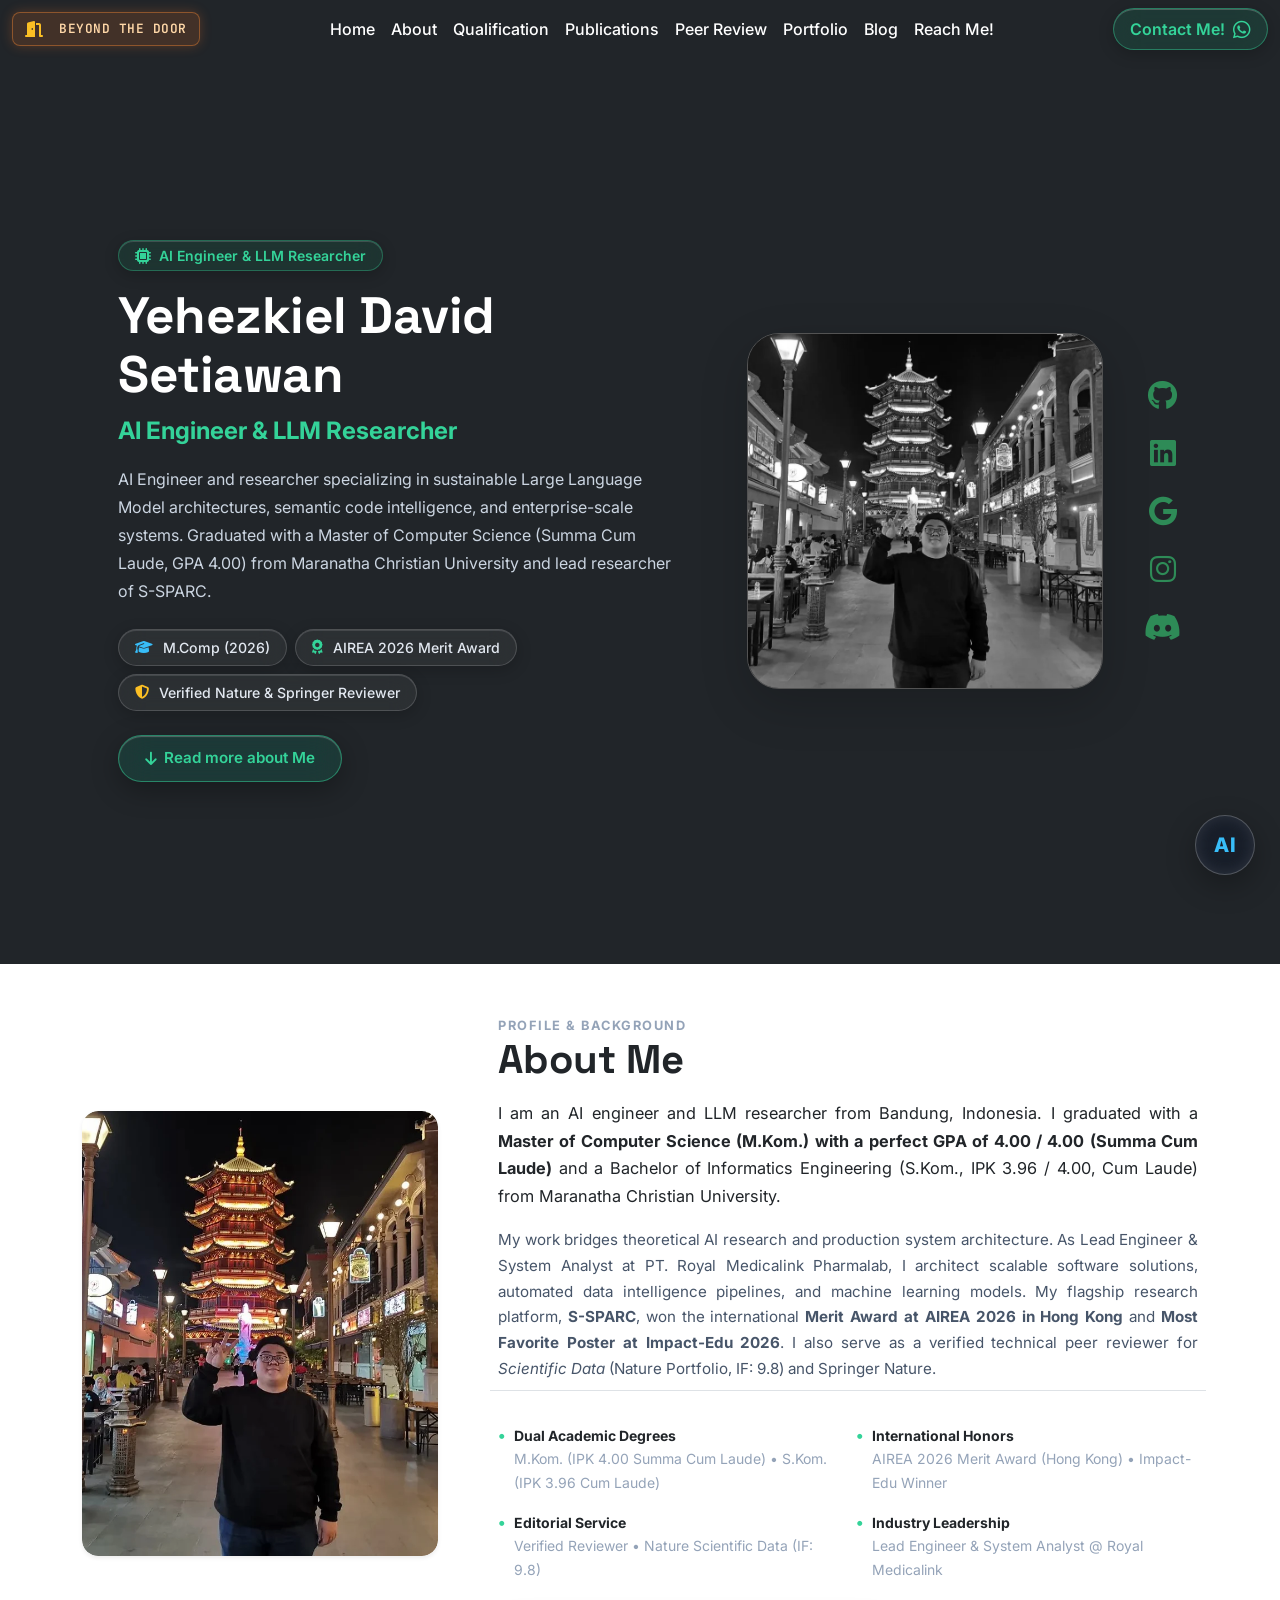
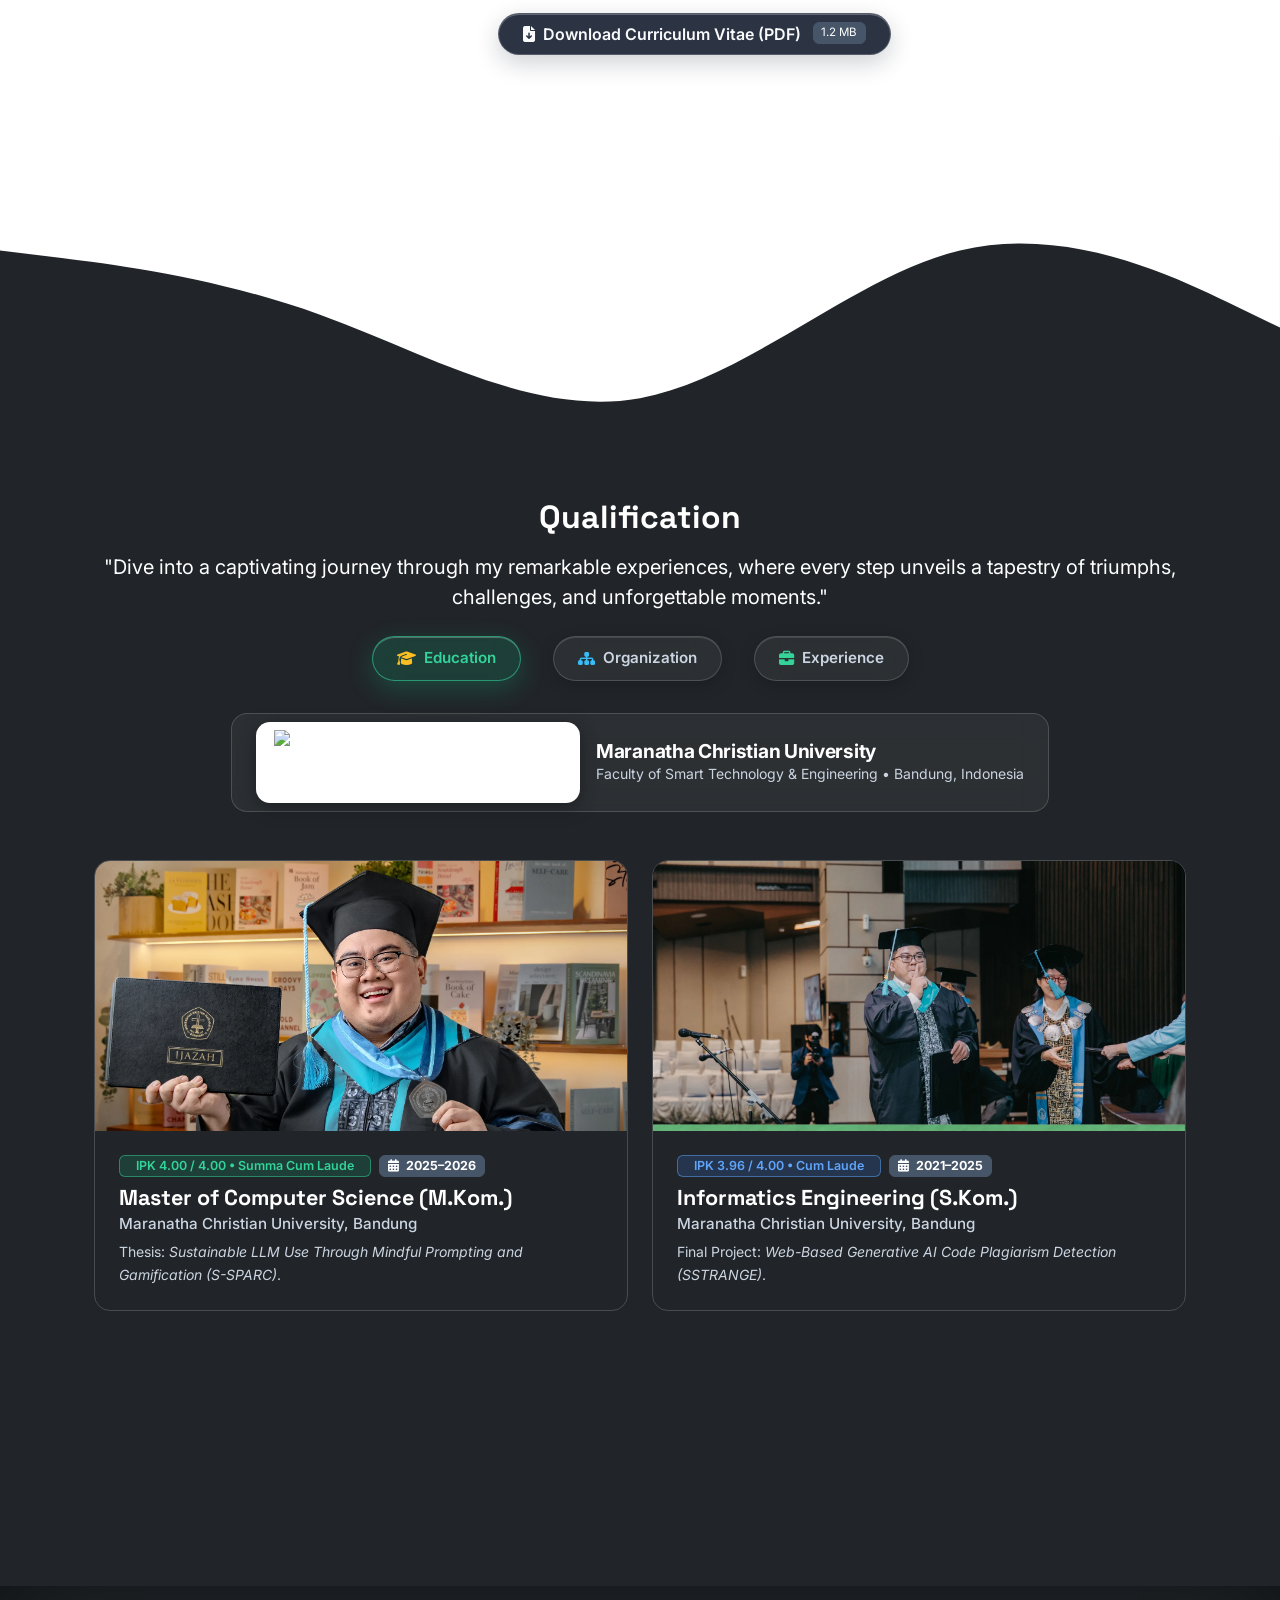
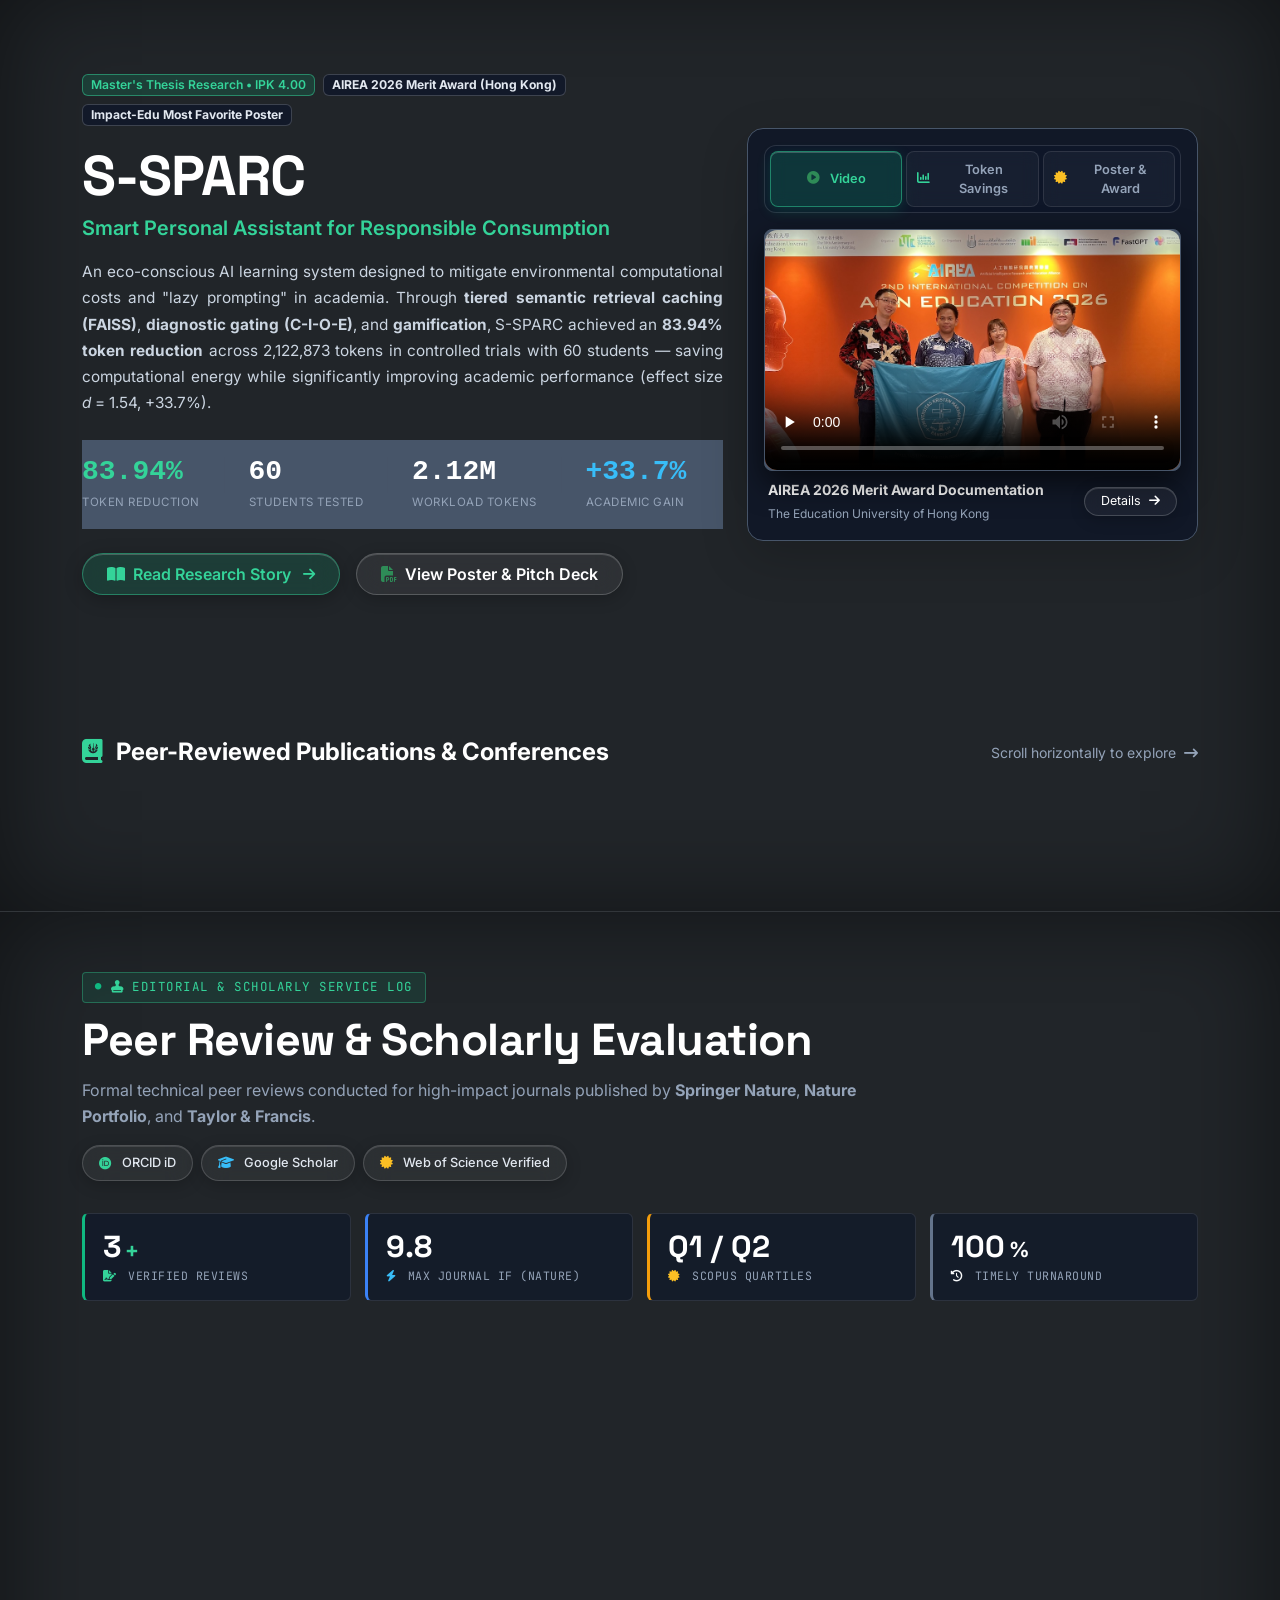
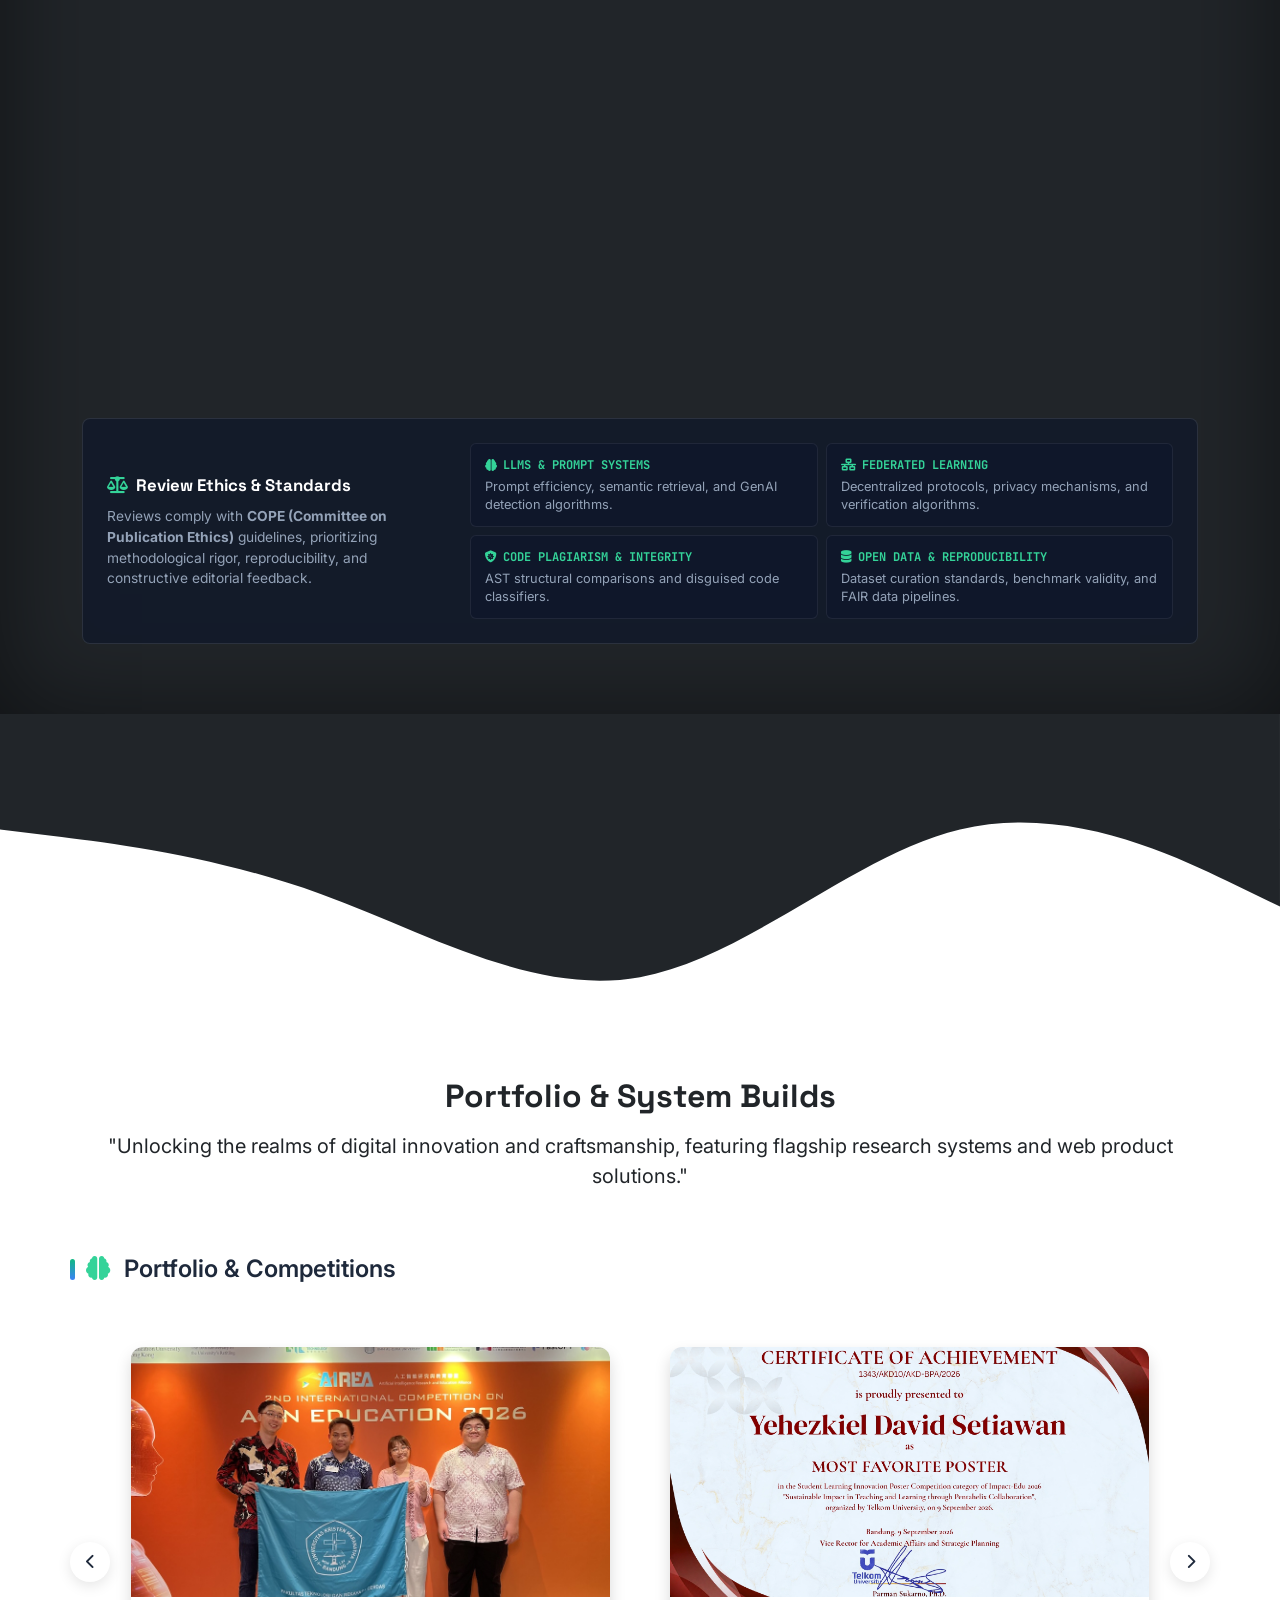
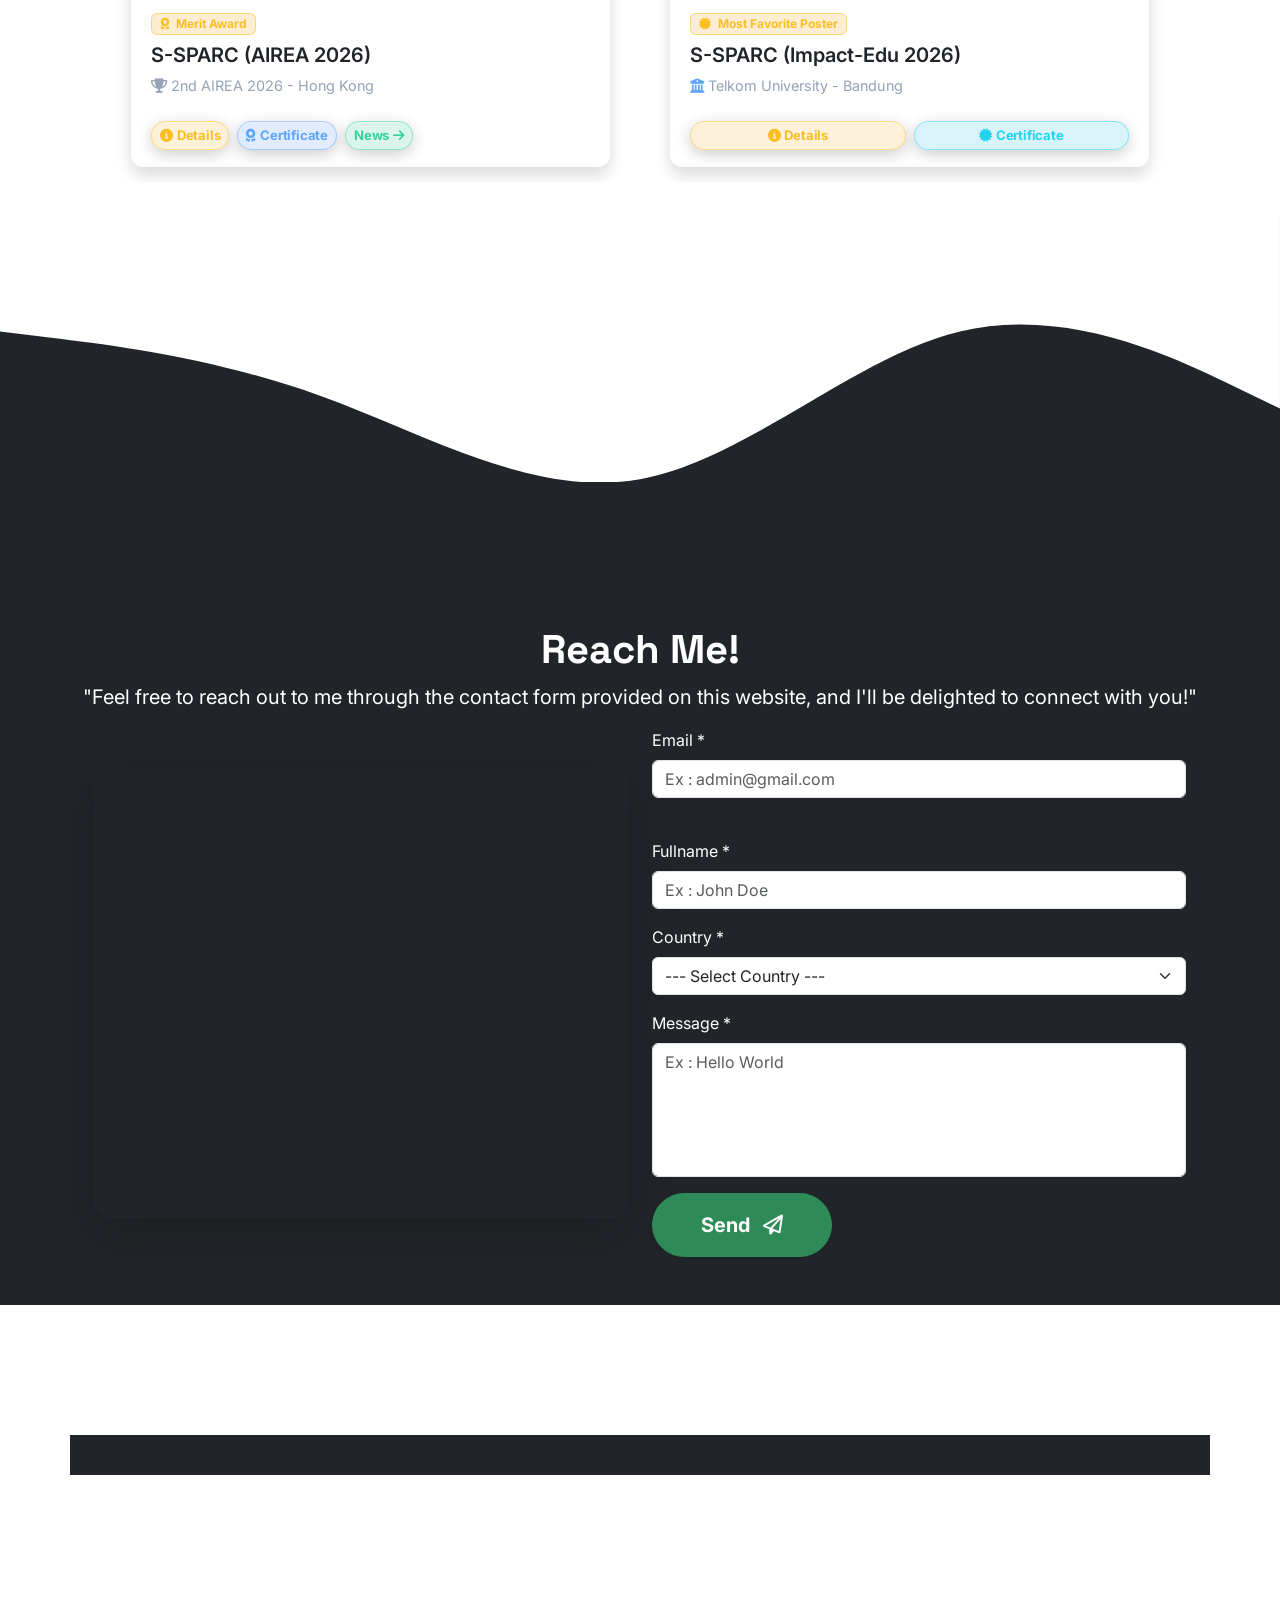
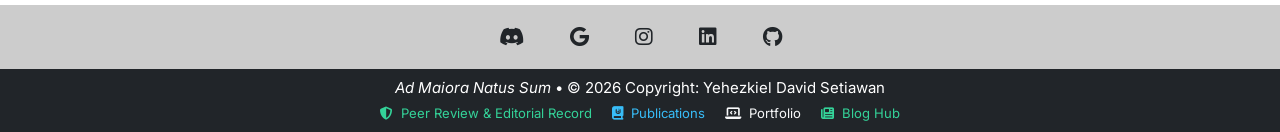
==== index.html @ 22aa3ea9 "Update: Change badge abbreviation from M.Comp.Sc to M.Comp" ====
<!DOCTYPE html>
<html lang="en-US">

<head>
  <!-- Meta Tags for SEO & Accessibility -->
  <meta charset="utf-8" />
  <meta name="viewport" content="width=device-width, initial-scale=1, maximum-scale=5, user-scalable=yes" />
  <meta name="description"
    content="Yehezkiel David Setiawan - AI Engineer & LLM Researcher. Master of Computer Science (M.Kom., Perfect GPA 4.00 / Summa Cum Laude) & Bachelor of Informatics (S.Kom., IPK 3.96 / Cum Laude) from Maranatha Christian University. AI Engineer & LLM Researcher specializing in sustainable AI and code intelligence." />
  <meta name="keywords"
    content="AI Engineer, LLM Research, Data Engineering, Code Intelligence, Machine Learning, Full Stack Developer, Indonesia" />
  <meta name="author" content="Yehezkiel David Setiawan" />
  <meta name="robots" content="index, follow, max-image-preview:large, max-snippet:-1, max-video-preview:-1" />
  <meta name="theme-color" content="#0f2a43" />
  <meta name="apple-mobile-web-app-capable" content="yes" />
  <meta name="apple-mobile-web-app-status-bar-style" content="black-translucent" />
  <meta name="apple-mobile-web-app-title" content="Yehezkiel David S." />


  <!-- Open Graph Meta Tags -->
  <meta property="og:type" content="website" />
  <meta property="og:url" content="https://yehezkiel.netlify.app/" />
  <meta property="og:title" content="Yehezkiel David Setiawan | Portfolio & AI Research Showcase" />
  <meta property="og:description"
    content="AI Engineer & LLM Researcher showcasing S-SPARC (AIREA 2026 Merit Award & Impact-Edu 2026 Most Favorite Poster Winner) and 10 peer-reviewed publications across Elsevier, Springer Nature, and IEEE." />
  <meta property="og:image" content="https://yehezkiel.netlify.app/img/david_hero.webp" />

  <!-- Canonical URL -->
  <link rel="canonical" href="https://yehezkiel.netlify.app/" />

  <!-- Preconnect & Preload for High-Performance Delivery -->
  <link rel="preconnect" href="https://fonts.googleapis.com" />
  <link rel="preconnect" href="https://fonts.gstatic.com" crossorigin />
  <link rel="preconnect" href="https://cdnjs.cloudflare.com" />
  <link rel="preconnect" href="https://cdn.jsdelivr.net" />

  <!-- Preload Critical LCP Hero Image -->
  <link rel="preload" as="image" href="img/david_hero.webp" fetchpriority="high" type="image/webp" />

  <!-- Google Fonts: Space Grotesk, Inter, JetBrains Mono (Optimized Swap) -->
  <link rel="stylesheet"
    href="https://fonts.googleapis.com/css2?family=Space+Grotesk:wght@700&family=Inter:wght@400;600;700&family=JetBrains+Mono:wght@400;600&display=swap" />

  <!-- Core Stylesheets -->
  <link href="https://cdn.jsdelivr.net/npm/bootstrap@5.2.3/dist/css/bootstrap.min.css" rel="stylesheet"
    integrity="sha384-rbsA2VBKQhggwzxH7pPCaAqO46MgnOM80zW1RWuH61DGLwZJEdK2Kadq2F9CUG65" crossorigin="anonymous" />
  <link rel="stylesheet" href="css/style.css?v=53" />
  <link rel="stylesheet" href="css/custom-carousel.css" />
  <link rel="stylesheet" href="css/chatbot.css?v=46" />
  <link rel="stylesheet" href="css/three-world.css?v=3" />
  <link rel="stylesheet" href="css/peer-review.css?v=2" />
  <link rel="stylesheet" href="css/blog.css" />
  <link rel="stylesheet" href="https://unpkg.com/aos@next/dist/aos.css" />
  <link rel="stylesheet" href="https://cdnjs.cloudflare.com/ajax/libs/OwlCarousel2/2.3.4/assets/owl.carousel.min.css" />
  <link rel="stylesheet" href="https://cdnjs.cloudflare.com/ajax/libs/OwlCarousel2/2.3.4/assets/owl.theme.default.css" />
  <link rel="stylesheet" href="https://cdnjs.cloudflare.com/ajax/libs/font-awesome/6.1.1/css/all.min.css"
    integrity="sha512-KfkfwYDsLkIlwQp6LFnl8zNdLGxu9YAA1QvwINks4PhcElQSvqcyVLLD9aMhXd13uQjoXtEKNosOWaZqXgel0g=="
    crossorigin="anonymous" referrerpolicy="no-referrer" />

  <!-- Favicons -->
  <link rel="icon" type="image/png" sizes="32x32" href="img/david2.png" />
  <link rel="icon" type="image/png" sizes="16x16" href="img/david2.png" />
  <link rel="shortcut icon" href="img/david2.png" type="image/x-icon" />
  <link rel="apple-touch-icon" href="img/david2.png" />

  <!-- Schema.org Structured Data for Publications (JSON-LD) -->
  <script type="application/ld+json">
  {
    "@context": "https://schema.org",
    "@graph": [
      {
        "@type": "ScholarlyArticle",
        "@id": "https://yehezkiel.netlify.app/#pub-card-sparc",
        "headline": "Promoting Sustainable Use of LLM Through Mindful Prompting and Gamification (S-SPARC)",
        "name": "S-SPARC: Ethical & Eco-Conscious AI Learning System",
        "author": [
          { "@type": "Person", "name": "Yehezkiel David Setiawan" },
          { "@type": "Person", "name": "Oscar Karnalim" }
        ],
        "publisher": { "@type": "Organization", "name": "MDPI Switzerland (IOCES 2026)" },
        "url": "https://sciforum.net/event/IOCES2026?subscribe&section=#session4095"
      },
      {
        "@type": "ScholarlyArticle",
        "@id": "https://yehezkiel.netlify.app/#pub-card-acs",
        "headline": "Machine learning approach to detect GAI-disguised academic programming plagiarism",
        "author": [{ "@type": "Person", "name": "Yehezkiel David Setiawan" }],
        "publisher": { "@type": "Organization", "name": "Applied Computer Science (Politechnika Lubelska)" },
        "url": "https://doi.org/10.35784/acs_8915",
        "sameAs": "https://doi.org/10.35784/acs_8915"
      },
      {
        "@type": "ScholarlyArticle",
        "@id": "https://yehezkiel.netlify.app/#pub-card-software-impact",
        "headline": "E-STRANGE: A programming support platform in Academia for Code Ethics, Quality, and Efficiency",
        "author": [{ "@type": "Person", "name": "Yehezkiel David Setiawan" }],
        "publisher": { "@type": "Organization", "name": "Software Impacts (Elsevier B.V.)" },
        "url": "https://doi.org/10.1016/j.simpa.2026.100814",
        "sameAs": "https://doi.org/10.1016/j.simpa.2026.100814"
      },
      {
        "@type": "ScholarlyArticle",
        "@id": "https://yehezkiel.netlify.app/#pub-card-springer",
        "headline": "Detecting GenAI assistance in programming assessments with over-uniqueness and sample matching",
        "author": [{ "@type": "Person", "name": "Yehezkiel David Setiawan" }],
        "publisher": { "@type": "Organization", "name": "Discover Computing (Springer Nature)" },
        "url": "https://doi.org/10.1007/s10791-025-09884-9",
        "sameAs": "https://doi.org/10.1007/s10791-025-09884-9"
      },
      {
        "@type": "ScholarlyArticle",
        "@id": "https://yehezkiel.netlify.app/#pub-card-icalt",
        "headline": "Web-Based Similarity Detector for Programming Plagiarism",
        "author": [{ "@type": "Person", "name": "Yehezkiel David Setiawan" }],
        "publisher": { "@type": "Organization", "name": "IEEE ICALT 2025" },
        "url": "https://doi.org/10.1109/ICALT64023.2025.00113",
        "sameAs": "https://doi.org/10.1109/ICALT64023.2025.00113"
      },
      {
        "@type": "ScholarlyArticle",
        "@id": "https://yehezkiel.netlify.app/#pub-card-tale",
        "headline": "Plagiarism and AI Assistance Misuse in Web Programming: Unfair Benefits and Characteristics",
        "author": [{ "@type": "Person", "name": "Yehezkiel David Setiawan" }],
        "publisher": { "@type": "Organization", "name": "IEEE TALE 2023" },
        "url": "https://doi.org/10.1109/TALE56641.2023.10398397",
        "sameAs": "https://doi.org/10.1109/TALE56641.2023.10398397"
      },
      {
        "@type": "ScholarlyArticle",
        "@id": "https://yehezkiel.netlify.app/#pub-card-jaic",
        "headline": "ChatGPT Impact Analysis on API Testing: A Controlled Experiment",
        "author": [{ "@type": "Person", "name": "Yehezkiel David Setiawan" }],
        "publisher": { "@type": "Organization", "name": "JAIC 2024 (Politeknik Negeri Batam)" },
        "url": "https://doi.org/10.30871/jaic.v8i2.8182",
        "sameAs": "https://doi.org/10.30871/jaic.v8i2.8182"
      },
      {
        "@type": "ScholarlyArticle",
        "@id": "https://yehezkiel.netlify.app/#pub-card-konstelasi",
        "headline": "Transformasi Ekosistem Digital melalui Implementasi Super App Kantor",
        "author": [{ "@type": "Person", "name": "Yehezkiel David Setiawan" }],
        "publisher": { "@type": "Organization", "name": "KONSTELASI 2024 (Atma Jaya Yogyakarta)" },
        "url": "https://doi.org/10.24002/konstelasi.v4i1.9179",
        "sameAs": "https://doi.org/10.24002/konstelasi.v4i1.9179"
      },
      {
        "@type": "ScholarlyArticle",
        "@id": "https://yehezkiel.netlify.app/#pub-card-icicl",
        "headline": "How Unique and Accurate Is GenAI Generated Code in Introductory Programming?",
        "author": [{ "@type": "Person", "name": "Yehezkiel David Setiawan" }],
        "publisher": { "@type": "Organization", "name": "Springer Nature (ICICL Conference)" },
        "datePublished": "2026-08-02",
        "url": "https://doi.org/10.1007/978-3-032-20381-6_50",
        "sameAs": "https://doi.org/10.1007/978-3-032-20381-6_50"
      }
    ]
  }
  </script>

  <!-- JSON-LD Structured Data for Person -->
  <script type="application/ld+json">
    {
      "@context": "https://schema.org",
      "@type": "Person",
      "name": "Yehezkiel David Setiawan",
      "url": "https://yehezkiel.netlify.app/",
      "image": "https://yehezkiel.netlify.app/img/david_hero.webp",
      "description": "AI Engineer & LLM Researcher specializing in code intelligence and data engineering",
      "jobTitle": "AI Engineer & Data Analyst",
      "worksFor": [
        {
          "@type": "Organization",
          "name": "Royal Medicalink Pharmalab"
        },
        {
          "@type": "Organization",
          "name": "Maranatha Christian University"
        }
      ],
      "sameAs": [
        "https://github.com/06202003/",
        "https://www.linkedin.com/in/ydavids/",
        "https://www.instagram.com/yz.jsx/",
        "https://mail.google.com/mail/u/1/?view=cm&fs=1&to=yehezkieldavid2006@gmail.com&tf=1"
      ],
      "email": "yehezkieldavid2006@gmail.com",
      "knowsAbout": ["Artificial Intelligence", "Large Language Models", "Machine Learning", "Data Engineering", "Web Development", "Python", "JavaScript", "Laravel", "Go"]
    }
  </script>

  <!-- Open Graph Meta Tags for Video -->
  <meta property="og:video" content="https://yehezkiel.netlify.app/media/LULUSBRO.mp4">
  <meta property="og:video:secure_url" content="https://yehezkiel.netlify.app/media/LULUSBRO.mp4">
  <meta property="og:video:type" content="video/mp4">
  <meta property="og:video:width" content="1280">
  <meta property="og:video:height" content="720">

  <!-- Open Graph Meta Tags -->
  <meta property="og:title" content="Yehezkiel David Setiawan - AI Engineer & LLM Researcher">
  <meta property="og:description"
    content="Practical AI LLM Researcher & Engineer in Advanced Code Intelligence Systems. Master of Computer Science (M.Kom., IPK 4.00) & Bachelor of Informatics (S.Kom., IPK 3.96 / Cum Laude) from Maranatha Christian University.">
  <meta property="og:site_name" content="Yehezkiel David S.">

  <!-- Twitter Card -->
  <meta name="twitter:card" content="summary_large_image" />
  <meta name="twitter:title" content="Yehezkiel David Setiawan - AI Engineer & LLM Researcher" />
  <meta name="twitter:description"
    content="Practical AI LLM Researcher & Engineer in Advanced Code Intelligence Systems." />
  <meta name="twitter:image" content="https://yehezkiel.netlify.app/img/david_hero.webp" />
</head>

<body>
  <!-- Skip to Main Content Link (Accessibility) -->
  <a href="#main-content" class="btn btn-outline-light btn-sm visually-hidden-focusable"
    style="position: fixed; top: -40px; left: 0; z-index: 100; padding: 10px 20px;"
    onclick="document.getElementById('main-content').focus();">Skip to Main Content</a>

  <!-- Navigation -->
  <nav class="navbar navbar-expand-lg bg-dark text-white sticky-top" aria-label="Main Navigation">
    <div class="container-fluid">
      <div class="d-flex align-items-center">
        <button id="secret-door-trigger" class="secret-door-btn"
          onclick="if(window.enter3DWorld) window.enter3DWorld();" title="Open another world: Beyond The Door"
          aria-label="Enter hidden 3D archive">
          <i class="fa-solid fa-door-open me-2 text-warning"></i>
          <span class="door-label">Beyond The Door</span>
        </button>
        <a class="navbar-brand m-0" href="#home" aria-label="Yehezkiel David Setiawan - Portfolio Home">
          <span class="visually-hidden">Yehezkiel David Setiawan Portfolio</span>
        </a>
      </div>
      <button class="navbar-toggler" type="button" data-bs-toggle="collapse" data-bs-target="#navbarSupportedContent"
        aria-controls="navbarSupportedContent" aria-expanded="false" aria-label="Toggle navigation menu">
        <span class="navbar-toggler-icon"></span>
      </button>
      <div class="text-white collapse navbar-collapse" id="navbarSupportedContent">
        <ul class="navbar-nav me-auto mb-2 mb-lg-0 mx-auto">
          <li class="nav-item">
            <a class="nav-link" href="#home">Home</a>
          </li>
          <li class="nav-item">
            <a class="nav-link" href="#about">About</a>
          </li>
          <li class="nav-item">
            <a class="nav-link" href="#qualification">Qualification</a>
          </li>
          <li class="nav-item">
            <a class="nav-link" href="#publications">Publications</a>
          </li>
          <li class="nav-item">
            <a class="nav-link" href="#peer-review">Peer Review</a>
          </li>
          <li class="nav-item">
            <a class="nav-link" href="#portfolio">Portfolio</a>
          </li>
          <li class="nav-item">
            <a class="nav-link" href="blog.html">Blog</a>
          </li>
          <li class="nav-item">
            <a class="nav-link" href="#reach">Reach Me!</a>
          </li>
        </ul>
        <div class="d-flex align-items-center gap-2">
          <a href="https://wa.me/6289507647137" target="_blank" rel="noopener noreferrer" class="btn btn-success rounded-pill px-3 py-2 fw-semibold shadow-sm"
            aria-label="Contact via WhatsApp">
            Contact Me! <i class="fa-brands fa-whatsapp ms-1 fa-lg"></i>
          </a>
        </div>
      </div>
    </div>
  </nav>

  <!-- Home Section -->
  <main id="main-content">
    <section class="bg-dark" aria-label="Hero section" style="background-color: #212529 !important;">
      <div id="home" style="width: 100%; background-color: #212529;">
        <div class="container text-white py-5" style="height: auto">
          <div class="row d-flex justify-content-center align-items-center" style="min-height: 90vh">
            <div class="col-lg-4 col-md-5 order-sm-1 text-center mb-4 mb-md-0" data-aos="fade-right" data-aos-duration="800">
              <img id="fotoHero" src="img/david_hero.webp" class="foto-hero rounded-5 shadow-lg border border-secondary border-opacity-50"
                alt="Yehezkiel David Setiawan - AI Engineer portrait" width="380" height="380" fetchpriority="high" decoding="async" />
            </div>

            <div class="col-lg-7 col-md-6 order-sm-0 px-lg-5" data-aos="fade-left" data-aos-duration="800" data-aos-delay="100">
              <div class="d-inline-flex align-items-center gap-2 mb-2 px-3 py-1 rounded-pill hero-top-badge">
                <i class="fa-solid fa-microchip text-success"></i>
                <span class="small fw-semibold" style="color: #34d399;">AI Engineer &amp; LLM Researcher</span>
              </div>

              <h1 class="my-2 font-heading fw-bold" style="font-size: clamp(2.4rem, 4vw, 3.4rem); letter-spacing: -0.5px; line-height: 1.15;">
                Yehezkiel David Setiawan
              </h1>

              <div class="d-flex align-items-center mb-3" style="min-height: 36px;">
                <span class="fs-4 fw-bold asep" style="color: #34d399 !important;" id="heroTypewriter">AI Engineer &amp; LLM Researcher</span>
              </div>
              
              <p class="fs-6 mt-2 mb-4" style="line-height: 1.75; max-width: 620px; color: #cbd5e1;">
                AI Engineer and researcher specializing in sustainable Large Language Model architectures, semantic code intelligence, and enterprise-scale systems. Graduated with a Master of Computer Science (Summa Cum Laude, GPA 4.00) from Maranatha Christian University and lead researcher of S-SPARC.
              </p>

              <!-- Sleek Subtle Badges -->
              <div class="d-flex flex-wrap gap-2 mb-4 align-items-center">
                <span class="hero-badge-pill">
                  <i class="fa-solid fa-graduation-cap text-info me-1"></i> M.Comp (2026)
                </span>
                <span class="hero-badge-pill">
                  <i class="fa-solid fa-award text-success me-1"></i> AIREA 2026 Merit Award
                </span>
                <span class="hero-badge-pill">
                  <i class="fa-solid fa-shield-halved text-warning me-1"></i> Verified Nature &amp; Springer Reviewer
                </span>
              </div>

              <!-- Hero Actions -->
              <div class="d-flex flex-wrap gap-2 align-items-center mt-2">
                <a href="#about" class="btn-hero-primary">
                  <i class="fa-solid fa-arrow-down me-2"></i> Read more about Me
                </a>
              </div>
            </div>

            <div class="col-lg-1 col-md-1 hidden order-sm-2" data-aos="zoom-in" data-aos-duration="700" data-aos-delay="200"
              aria-label="Social media links">
              <div class="tengah d-flex flex-column align-items-center gap-3 py-2">
                <a href="https://github.com/06202003/" target="_blank" rel="noopener noreferrer"
                  aria-label="GitHub profile" class="social-hero-icon"><i class="fa-brands fa-github" aria-hidden="true"></i></a>
                <a href="https://www.linkedin.com/in/ydavids/" target="_blank" rel="noopener noreferrer"
                  aria-label="LinkedIn profile" class="social-hero-icon"><i class="fa-brands fa-linkedin" aria-hidden="true"></i></a>
                <a href="https://mail.google.com/mail/u/1/?view=cm&fs=1&to=yehezkieldavid2006@gmail.com&tf=1"
                  target="_blank" rel="noopener noreferrer" aria-label="Send email" class="social-hero-icon"><i class="fa-brands fa-google" aria-hidden="true"></i></a>
                <a href="https://www.instagram.com/yz.jsx/" target="_blank" rel="noopener noreferrer"
                  aria-label="Instagram profile" class="social-hero-icon"><i class="fa-brands fa-instagram" aria-hidden="true"></i></a>
                <a href="https://discordapp.com/users/705312106488135681" target="_blank" rel="noopener noreferrer"
                  aria-label="Discord profile" class="social-hero-icon"><i class="fa-brands fa-discord" aria-hidden="true"></i></a>
              </div>
            </div>
          </div>
        </div>
      </div>
    </section>
    <!-- End Home Section -->

    <!-- About Section -->
    <section id="about" aria-label="About Yehezkiel" style="scroll-margin-top: 80px; padding-bottom: 80px; position: relative; z-index: 2;">
      <div class="container pt-5">
        <div class="row d-flex justify-content-center align-items-center">
          <div class="col-lg-4 col-md-5 mb-4 mb-md-0" data-aos="fade-right" data-aos-duration="800">
            <button class="btn p-0 border-0 shadow-sm" type="button" data-bs-toggle="offcanvas" data-bs-target="#offcanvasBottom"
              aria-controls="offcanvasBottom" aria-label="Open video and quotes gallery" style="border-radius: 16px; overflow: hidden; width: 100%;">
              <video class="w-100 d-block" id="aboutProfileVideo" playsinline muted loop poster="img/david_hero.webp" preload="none"
                style="object-fit: cover; aspect-ratio: 4/5; border-radius: 16px;" aria-label="Profile video introduction">
                <source data-src="media/video.mp4" type="video/mp4" />
                Your browser does not support the video tag.
              </video>
            </button>
          </div>
          <div class="col-lg-8 col-md-7 ps-lg-5" data-aos="fade-left" data-aos-duration="800">
            <span class="text-uppercase text-muted fw-bold small" style="letter-spacing: 1.5px; font-size: 0.8rem;">Profile &amp; Background</span>
            <h2 class="display-6 fw-bold text-dark mb-3" style="font-family: 'Space Grotesk', sans-serif;">
              About Me
            </h2>
            
            <p class="text-dark mb-3" style="font-size: 1.02rem; line-height: 1.7; text-align: justify;">
              I am an AI engineer and LLM researcher from Bandung, Indonesia. I graduated with a <strong>Master of Computer Science (M.Kom.) with a perfect GPA of 4.00 / 4.00 (Summa Cum Laude)</strong> and a Bachelor of Informatics Engineering (S.Kom., IPK 3.96 / 4.00, Cum Laude) from Maranatha Christian University.
            </p>

            <p class="text-secondary mb-4" style="font-size: 0.95rem; line-height: 1.7; text-align: justify;">
              My work bridges theoretical AI research and production system architecture. As Lead Engineer &amp; System Analyst at PT. Royal Medicalink Pharmalab, I architect scalable software solutions, automated data intelligence pipelines, and machine learning models. My flagship research platform, <strong>S-SPARC</strong>, won the international <strong>Merit Award at AIREA 2026 in Hong Kong</strong> and <strong>Most Favorite Poster at Impact-Edu 2026</strong>. I also serve as a verified technical peer reviewer for <em>Scientific Data</em> (Nature Portfolio, IF: 9.8) and Springer Nature.
            </p>

            <!-- Minimalist Editorial Highlights (Clean Two-Column Grid, Zero Box Slop) -->
            <div class="row g-3 mb-4 pt-3 border-top">
              <div class="col-sm-6">
                <div class="d-flex align-items-baseline gap-2">
                  <span class="text-success fw-bold">&bull;</span>
                  <div>
                    <span class="d-block text-dark fw-bold small">Dual Academic Degrees</span>
                    <span class="text-muted small">M.Kom. (IPK 4.00 Summa Cum Laude) &bull; S.Kom. (IPK 3.96 Cum Laude)</span>
                  </div>
                </div>
              </div>
              <div class="col-sm-6">
                <div class="d-flex align-items-baseline gap-2">
                  <span class="text-success fw-bold">&bull;</span>
                  <div>
                    <span class="d-block text-dark fw-bold small">International Honors</span>
                    <span class="text-muted small">AIREA 2026 Merit Award (Hong Kong) &bull; Impact-Edu Winner</span>
                  </div>
                </div>
              </div>
              <div class="col-sm-6">
                <div class="d-flex align-items-baseline gap-2">
                  <span class="text-success fw-bold">&bull;</span>
                  <div>
                    <span class="d-block text-dark fw-bold small">Editorial Service</span>
                    <span class="text-muted small">Verified Reviewer &bull; Nature Scientific Data (IF: 9.8)</span>
                  </div>
                </div>
              </div>
              <div class="col-sm-6">
                <div class="d-flex align-items-baseline gap-2">
                  <span class="text-success fw-bold">&bull;</span>
                  <div>
                    <span class="d-block text-dark fw-bold small">Industry Leadership</span>
                    <span class="text-muted small">Lead Engineer &amp; System Analyst @ Royal Medicalink</span>
                  </div>
                </div>
              </div>
            </div>

            <!-- Single Clean Action: Download CV -->
            <div class="pt-2">
              <a href="data/Yehezkiel.pdf" download="Yehezkiel_David_Setiawan_CV.pdf"
                class="btn btn-dark rounded-pill px-4 py-2 fw-semibold shadow-sm d-inline-flex align-items-center gap-2"
                aria-label="Download Curriculum Vitae in PDF format">
                <i class="fa-solid fa-file-arrow-down"></i>
                <span>Download Curriculum Vitae (PDF)</span>
                <span class="badge bg-secondary text-white fw-normal ms-1" style="font-size: 0.72rem;">1.2 MB</span>
              </a>
            </div>
          </div>
        </div>
      </div>
    </section>
    <!-- End About Section -->

      <div class="offcanvas offcanvas-bottom h-100" tabindex="-1" id="offcanvasBottom"
        aria-labelledby="offcanvasBottomLabel" aria-modal="true" role="dialog">
        <div class="offcanvas-header">
          <button type="button" class="btn-close" data-bs-dismiss="offcanvas" aria-label="Close"></button>
        </div>
        <div class="offcanvas-body small">
          <div class="container">
            <div class="row d-flex justify-content-center align-items-center">
              <div class="col-md-4">
                <div class="card border-0 mx-auto" style="max-width: 390px; width: 100%; overflow-y: hidden">
                  <div class="card-body p-0"
                    style="position: relative; padding-bottom: 56.25%; height: 0; overflow: hidden; border-radius: 16px;">
                    <iframe src="https://www.youtube.com/embed/s41cY0YNGBE" title="Master's Thesis AI Video Showcase"
                      frameborder="0"
                      allow="accelerometer; autoplay; clipboard-write; encrypted-media; gyroscope; picture-in-picture"
                      allowfullscreen
                      style="position: absolute; top: 0; left: 0; width: 100%; height: 100%; border-radius: 16px;"></iframe>
                  </div>
                </div>
              </div>
              <div class="col-md-8">
                <div class="row align-items-center">
                  <div class="col-md-4">
                    <div class="card m-3">
                      <div class="card-body">
                        <blockquote class="blockquote">
                          <p>"Programming is not about what you know; it's about what you can figure out."</p>
                          <footer class="blockquote-footer">Chris Pine</footer>
                        </blockquote>
                      </div>
                    </div>
                  </div>
                  <div class="col-md-8">
                    <div class="card m-3">
                      <div class="card-body">
                        <blockquote class="blockquote">
                          <p>"Information technology and business are becoming inextricably interwoven. I don't think
                            anybody can talk meaningfully about one without the talking about the other."</p>
                          <footer class="blockquote-footer">Bill Gates</footer>
                        </blockquote>
                      </div>
                    </div>
                  </div>
                </div>
                <div class="row">
                  <div class="col">
                    <div class="card m-3">
                      <div class="card-body">
                        <blockquote class="blockquote">
                          <p>"Leadership is not about being in charge. It's about taking care of those in your charge."
                          </p>
                          <footer class="blockquote-footer">Simon Sinek</footer>
                        </blockquote>
                      </div>
                    </div>
                  </div>
                  <div class="col">
                    <div class="card m-3">
                      <div class="card-body">
                        <blockquote class="blockquote">
                          <p>"Good design is obvious. Great design is transparent."</p>
                          <footer class="blockquote-footer">Joe Sparano</footer>
                        </blockquote>
                      </div>
                    </div>
                  </div>
                  <div class="col">
                    <div class="card m-3">
                      <div class="card-body">
                        <blockquote class="blockquote">
                          <p>"The best way to predict the future is to invent it."</p>
                          <footer class="blockquote-footer">Alan Kay</footer>
                      </div>
                    </div>
                  </div>
                </div>
              </div>
              <div class="row">
                <div class="col-md-7">
                  <div class="card m-3">
                    <div class="card-body">
                      <div>
                        <p>"A full-stack developer is someone who is not only comfortable working with backend and
                          frontend technologies but also has a good understanding of the entire web development
                          process."</p>
                        <p class="fw-bold">- Chris Wanstrath</p>
                      </div>
                    </div>
                  </div>
                </div>
                <div class="col-md-5">
                  <div class="card m-3">
                    <div class="card-body">
                      <div>
                        <p>"Being a student is easy. Learning requires actual work."</p>
                        <p class="fw-bold">- William Crawford</p>
                      </div>
                    </div>
                  </div>
                </div>
              </div>
            </div>
          </div>
        </div>
      </div>
      </div>
      <!-- About -->

      <!-- Wave -->
      <svg class="wave-top aaaa" viewBox="0 0 1200 250">
        <path fill-rule="evenodd" clip-rule="evenodd"
          d="M0 108.306L50 114.323C100 120.34 200 132.374 300 168.476C400 204.578 500 264.749 600 246.698C700 228.647 800 132.374 900 108.306C1000 84.2382 1100 132.374 1150 156.442L1200 180.51V-8.5451e-06H1150C1100 -8.5451e-06 1000 -8.5451e-06 900 -8.5451e-06C800 -8.5451e-06 700 -8.5451e-06 600 -8.5451e-06C500 -8.5451e-06 400 -8.5451e-06 300 -8.5451e-06C200 -8.5451e-06 100 -8.5451e-06 50 -8.5451e-06H0V108.306Z"
          fill="white" />
      </svg>
      <!-- Wave -->

      <!-- Skills & Qualification Section -->
      <section id="skills" style="background-color: #212529" aria-label="Qualifications and skills">
        <div class="container text-white bg-dark" style="height: auto">
          <div class="row d-flex justify-content-center align-items-center" id="qualification" data-aos="fade-up">
            <h2 class="text-center pt-5 mt-5">Qualification</h2>
            <p class="text-center fs-5 py-2">"Dive into a captivating journey through my remarkable experiences, where
              every step unveils a tapestry of triumphs, challenges, and unforgettable moments."</p>
          </div>
          <div class="row d-flex justify-content-center align-items-center gap-2 mb-4">
            <div class="col-auto" data-aos="fade-up" data-aos-delay="100">
              <button class="qual-tab-btn active" data-target="div1">
                <i class="fa-solid fa-graduation-cap me-2 text-warning"></i> Education
              </button>
            </div>
            <div class="col-auto" data-aos="fade-up" data-aos-delay="200">
              <button class="qual-tab-btn" data-target="div2">
                <i class="fa-solid fa-sitemap me-2 text-info"></i> Organization
              </button>
            </div>
            <div class="col-auto" data-aos="fade-up" data-aos-delay="300">
              <button class="qual-tab-btn" data-target="div3">
                <i class="fa-solid fa-briefcase me-2 text-success"></i> Experience
              </button>
            </div>
          </div>
          <div class="row d-flex justify-content-center align-items-center" data-aos="fade-up" data-aos-delay="150">
            <div id="div1">
              <div class="container">
                <!-- Prominent Maranatha Christian University Branding -->
                <div class="text-center mb-4 pt-2">
                  <div class="d-inline-flex align-items-center gap-3 px-4 py-2 rounded-4" style="background: rgba(255, 255, 255, 0.05); border: 1px solid rgba(255, 255, 255, 0.16); backdrop-filter: blur(14px);">
                    <div class="marnat-logo-badge">
                      <img src="img/marnat.png" alt="Maranatha Christian University Crest" class="marnat-logo-img" />
                    </div>
                    <div class="text-start">
                      <h4 class="text-white fw-bold mb-0" style="font-size: 1.2rem; letter-spacing: -0.3px;">Maranatha Christian University</h4>
                      <p class="mb-0 small" style="color: #cbd5e1;">Faculty of Smart Technology &amp; Engineering &bull; Bandung, Indonesia</p>
                    </div>
                  </div>
                </div>

                <!-- Degree Cards: Equal Height, Clean Transparent Background, Photos In-Card -->
                <div class="row my-2 g-4 justify-content-center align-items-stretch">
                  
                  <!-- S2: Master of Computer Science -->
                  <div class="col-lg-6 col-md-6 d-flex">
                    <div class="education-card w-100 d-flex flex-column rounded-4 overflow-hidden">
                      <div style="height: 270px; width: 100%; overflow: hidden; position: relative; background: #0f172a;">
                        <img src="img/wisuda/wisuda-s2-master-studio.webp"
                          alt="Yehezkiel David Setiawan - Master of Computer Science Studio Graduation Photo"
                          class="w-100 h-100 d-block"
                          style="object-fit: cover; object-position: top center; cursor: pointer;"
                          data-bs-toggle="modal" data-bs-target="#modalWisudaGallery"
                          title="Click to view full graduation gallery" />
                      </div>
                      <div class="p-4 d-flex flex-column flex-grow-1 text-start">
                        <div class="d-flex align-items-center gap-2 mb-2 flex-wrap">
                          <span class="badge bg-success px-3 py-1 fw-semibold" style="font-size: 0.78rem;">IPK 4.00 / 4.00 &bull; Summa Cum Laude</span>
                          <span class="badge bg-secondary px-2 py-1 text-white" style="font-size: 0.78rem;"><i class="fa-solid fa-calendar-days me-1"></i> 2025&ndash;2026</span>
                        </div>
                        <h3 class="fw-bold mb-1 text-white" style="font-size: 1.35rem;">Master of Computer Science (M.Kom.)</h3>
                        <h5 class="mb-2 fw-medium" style="color: #cbd5e1; font-size: 0.95rem;">Maranatha Christian University, Bandung</h5>
                        <p class="mt-auto mb-0 small" style="line-height: 1.6; color: #cbd5e1;">
                          Thesis: <em>Sustainable LLM Use Through Mindful Prompting and Gamification (S-SPARC)</em>.
                        </p>
                      </div>
                    </div>
                  </div>

                  <!-- S1: Bachelor of Informatics -->
                  <div class="col-lg-6 col-md-6 d-flex">
                    <div class="education-card w-100 d-flex flex-column rounded-4 overflow-hidden">
                      <div style="height: 270px; width: 100%; overflow: hidden; position: relative; background: #0f172a;">
                        <img src="img/wisuda/wisuda-s1-cumlaude.webp"
                          alt="Yehezkiel David Setiawan - Bachelor of Informatics Cum Laude Graduation Photo"
                          class="w-100 h-100 d-block"
                          style="object-fit: cover; object-position: center 25%; cursor: pointer;"
                          data-bs-toggle="modal" data-bs-target="#modalWisudaGallery"
                          title="Click to view full graduation gallery" />
                      </div>
                      <div class="p-4 d-flex flex-column flex-grow-1 text-start">
                        <div class="d-flex align-items-center gap-2 mb-2 flex-wrap">
                          <span class="badge bg-primary px-3 py-1 fw-semibold" style="font-size: 0.78rem;">IPK 3.96 / 4.00 &bull; Cum Laude</span>
                          <span class="badge bg-secondary px-2 py-1 text-white" style="font-size: 0.78rem;"><i class="fa-solid fa-calendar-days me-1"></i> 2021&ndash;2025</span>
                        </div>
                        <h3 class="fw-bold mb-1 text-white" style="font-size: 1.35rem;">Informatics Engineering (S.Kom.)</h3>
                        <h5 class="mb-2 fw-medium" style="color: #cbd5e1; font-size: 0.95rem;">Maranatha Christian University, Bandung</h5>
                        <p class="mt-auto mb-0 small" style="line-height: 1.6; color: #cbd5e1;">
                          Final Project: <em>Web-Based Generative AI Code Plagiarism Detection (SSTRANGE)</em>.
                        </p>
                      </div>
                    </div>
                  </div>

                </div>
              </div>
            </div>
            <div id="div2">
              <div class="container">
                <div class="row my-5 d-flex justify-content-center align-items-center" style="height: auto">
                  <div class="col-md-5 px-2 py-2">
                    <h3>Academic Coordinator</h3>
                    <p>Information Technology Faculty Student Senate,<br />Maranatha Christian University</p>
                    <p><i class="fa-solid fa-calendar-days fa-fade" aria-hidden="true"></i> 2022-2023</p>
                  </div>
                  <div class="col-md-5 px-2 py-2">
                    <h3>President</h3>
                    <p>Information Technology Faculty Student Senate,<br />Maranatha Christian University</p>
                    <p><i class="fa-solid fa-calendar-days fa-fade" aria-hidden="true"></i> 2023-2024</p>
                  </div>
                  <div class="col-md-2 px-2 py-2">
                    <img src="img/sema.png" alt="Student Senate Logo" class="sema" />
                  </div>
                </div>
              </div>
            </div>
            <div id="div3">
              <div class="container">
                <div class="row my-5 d-flex justify-content-center align-items-center" style="height: auto">
                  <!-- <div class="col-md-4 px-2 py-2">
                  <h2>Lecturer Assistant & Laboratory Staff</h2>
                  <h5>Faculty of Smart Technology & Engineering, Maranatha Christian University</h5>
                  <p style="font-size: 0.8em">Basic Web | Basic Programming | Computer Network | Advanced Database | Advanced Web | Machine Learning | Computer Graphic | Big Data Analytics</p>
                  <h5><i class="fa-solid fa-calendar-days fa-fade"></i> 2022-2024</h5>
                </div>
                <div class="col-md-2">
                  <img src="img/logoftrc.png" alt="" class="sema" />
                </div> -->
                  <div class="col-md-4 px-2 py-2 pe-2">
                    <h3>Fullstack Engineer Internship</h3>
                    <h4>WIT.id</h4>
                    <p>Expertise: Laravel & GO</p>
                    <p><i class="fa-solid fa-calendar-days fa-fade" aria-hidden="true"></i> 2023-2024</p>
                  </div>
                  <div class="col-md-2">
                    <img src="img/WIT.png" alt="WIT.id Company Logo" class="sema" />
                  </div>
                  <div class="col-md-4 ps-5 pe-2 py-2 border-start border-3">
                    <h3>Technical Lead</h3>
                    <h4>Royal Medicalink Pharmalab</h4>
                    <p>Super App System Analyst & Business Data Analyst</p>
                    <p><i class="fa-solid fa-calendar-days fa-fade" aria-hidden="true"></i> 2025-2026</p>
                  </div>
                  <div class="col-md-2">
                    <img src="img/logoroyal.png" alt="Royal Medicalink Pharmalab Logo" class="sema" />
                  </div>
                </div>
              </div>
            </div>
          </div>
        </div>
      </section>
      <!-- End Skills & Qualification Section -->

      <!-- Wave -->
      <svg class="wave-top" viewBox="0 0 1200 250" style="background-color: #212529">
        <path fill-rule="evenodd" clip-rule="evenodd"
          d="M0 108.306L50 114.323C100 120.34 200 132.374 300 168.476C400 204.578 500 264.749 600 246.698C700 228.647 800 132.374 900 108.306C1000 84.2382 1100 132.374 1150 156.442L1200 180.51V-8.5451e-06H1150C1100 -8.5451e-06 1000 -8.5451e-06 900 -8.5451e-06C800 -8.5451e-06 700 -8.5451e-06 600 -8.5451e-06C500 -8.5451e-06 400 -8.5451e-06 300 -8.5451e-06C200 -8.5451e-06 100 -8.5451e-06 50 -8.5451e-06H0V108.306Z"
          fill="#212529" />
      </svg>
      <!-- Wave -->

      <!-- Publications Spotlight & Carousel Section (100vh Split Layout) -->
      <section id="publications" class="publications-section" aria-label="Academic publications and research showcase">
        <!-- Top Zone: 70vh S-SPARC Spotlight Hero -->
        <div class="sparc-spotlight-zone" style="padding: 40px 0;">
          <div class="container">
            <div class="row align-items-center g-4">
              <!-- Left Column: Crisp Typography, Clean Data Strip & Just 2 Actions -->
              <div class="col-lg-7" data-aos="fade-right" data-aos-duration="800">
                <div class="d-flex align-items-center gap-2 flex-wrap mb-3">
                  <span class="badge bg-success-subtle text-success border border-success px-2 py-1 small fw-semibold" style="font-size: 0.76rem;">
                    Master's Thesis Research &bull; IPK 4.00
                  </span>
                  <span class="badge bg-dark border border-secondary text-light px-2 py-1 small" style="font-size: 0.76rem;">
                    AIREA 2026 Merit Award (Hong Kong)
                  </span>
                  <span class="badge bg-dark border border-secondary text-warning px-2 py-1 small" style="font-size: 0.76rem;">
                    Impact-Edu Most Favorite Poster
                  </span>
                </div>

                <h1 class="display-4 fw-bold text-white mb-1" style="font-family: 'Space Grotesk', sans-serif; letter-spacing: -1px;">
                  S-SPARC
                </h1>
                <p class="fs-5 mb-3 text-success fw-semibold">
                  Smart Personal Assistant for Responsible Consumption
                </p>

                <p class="text-slate-300 mb-4" style="color: #cbd5e1; font-size: 0.96rem; line-height: 1.7; text-align: justify;">
                  An eco-conscious AI learning system designed to mitigate environmental computational costs and "lazy prompting" in academia. Through <strong>tiered semantic retrieval caching (FAISS)</strong>, <strong>diagnostic gating (C-I-O-E)</strong>, and <strong>gamification</strong>, S-SPARC achieved an <strong>83.94% token reduction</strong> across 2,122,873 tokens in controlled trials with 60 students &mdash; saving computational energy while significantly improving academic performance (effect size <em>d</em> = 1.54, +33.7%).
                </p>

                <!-- Minimalist Precision Metric Strip (No Clunky Boxes) -->
                <div class="d-flex align-items-center gap-4 py-3 mb-4 border-top border-bottom border-secondary flex-wrap">
                  <div>
                    <div class="fs-3 fw-bold text-success font-monospace mb-0" style="line-height: 1.1;">83.94%</div>
                    <span class="text-muted small text-uppercase" style="font-size: 0.72rem; letter-spacing: 0.5px;">Token Reduction</span>
                  </div>
                  <div class="vr bg-secondary d-none d-sm-block" style="height: 36px;"></div>
                  <div>
                    <div class="fs-3 fw-bold text-white font-monospace mb-0" style="line-height: 1.1;">60</div>
                    <span class="text-muted small text-uppercase" style="font-size: 0.72rem; letter-spacing: 0.5px;">Students Tested</span>
                  </div>
                  <div class="vr bg-secondary d-none d-sm-block" style="height: 36px;"></div>
                  <div>
                    <div class="fs-3 fw-bold text-white font-monospace mb-0" style="line-height: 1.1;">2.12M</div>
                    <span class="text-muted small text-uppercase" style="font-size: 0.72rem; letter-spacing: 0.5px;">Workload Tokens</span>
                  </div>
                  <div class="vr bg-secondary d-none d-sm-block" style="height: 36px;"></div>
                  <div>
                    <div class="fs-3 fw-bold text-info font-monospace mb-0" style="line-height: 1.1;">+33.7%</div>
                    <span class="text-muted small text-uppercase" style="font-size: 0.72rem; letter-spacing: 0.5px;">Academic Gain</span>
                  </div>
                </div>

                <!-- Clean, Unified Two-Button Action Group (No Rainbow Button Spam) -->
                <div class="d-flex gap-3 align-items-center flex-wrap">
                  <a href="blog-s-sparc.html" class="btn btn-success rounded-pill px-4 py-2 fw-semibold shadow-sm d-inline-flex align-items-center gap-2">
                    <i class="fa-solid fa-book-open"></i>
                    <span>Read Research Story</span>
                    <i class="fa-solid fa-arrow-right small ms-1"></i>
                  </a>
                  <button type="button" class="btn btn-outline-light rounded-pill px-4 py-2 fw-semibold d-inline-flex align-items-center gap-2"
                    data-bs-toggle="modal" data-bs-target="#modalPosterPdf" data-sparc-doc="poster">
                    <i class="fa-solid fa-file-pdf text-danger"></i>
                    <span>View Poster &amp; Pitch Deck</span>
                  </button>
                </div>
              </div>

              <!-- Right Column: Interactive Multi-Media Showcase (Video, Chart, Poster) -->
              <div class="col-lg-5" id="pub-card-sparc" data-aos="fade-left" data-aos-duration="800" data-aos-delay="150">
                <div class="p-3 bg-dark border border-secondary rounded-4 shadow-lg text-center" style="background-color: #111827 !important;">

                  <!-- Segmented Tab Navigation -->
                  <div class="sparc-media-nav mb-3">
                    <button class="sparc-media-tab active" data-tab="video">
                      <i class="fa-solid fa-circle-play text-danger me-1"></i> Video
                    </button>
                    <button class="sparc-media-tab" data-tab="chart">
                      <i class="fa-solid fa-chart-column text-success me-1"></i> Token Savings
                    </button>
                    <button class="sparc-media-tab" data-tab="poster">
                      <i class="fa-solid fa-certificate text-warning me-1"></i> Poster &amp; Award
                    </button>
                  </div>

                  <!-- Pane 1: Video Documentation -->
                  <div id="sparc-pane-video" class="sparc-media-pane active">
                    <div class="sparc-video-wrapper mb-2 rounded-3 overflow-hidden border border-secondary">
                      <video id="sparcHeroVideo" controls poster="img/airea.jpeg" preload="none" class="w-100 d-block" style="max-height: 240px; object-fit: cover;">
                        <source src="media/Airea.mp4" type="video/mp4">
                        Your browser does not support HTML5 video.
                      </video>
                    </div>
                    <div class="d-flex align-items-center justify-content-between text-start px-1 mt-2">
                      <div>
                        <span class="d-block text-white fw-bold small">AIREA 2026 Merit Award Documentation</span>
                        <span class="text-muted" style="font-size: 0.75rem;">The Education University of Hong Kong</span>
                      </div>
                      <button class="btn btn-sm btn-outline-light rounded-pill px-3 py-1" style="font-size: 0.78rem;" data-bs-toggle="modal" data-bs-target="#modalAIREA2026">
                        Details <i class="fa-solid fa-arrow-right ms-1"></i>
                      </button>
                    </div>
                  </div>

                  <!-- Pane 2: Token Analytics Chart -->
                  <div id="sparc-pane-chart" class="sparc-media-pane">
                    <div class="d-flex align-items-center justify-content-between mb-2">
                      <span id="sparcChartTitle" class="text-white small fw-bold">
                        <i class="fa-solid fa-chart-column me-1 text-success"></i> Token Usage per Practical Session (P1&ndash;P7)
                      </span>
                      <button id="toggleChartMode" class="btn btn-sm btn-outline-success rounded-pill py-0 px-2" style="font-size: 0.72rem;">
                        Toggle Savings
                      </button>
                    </div>
                    <div style="position: relative; height: 210px; width: 100%;">
                      <canvas id="sparcTokenChart"></canvas>
                    </div>
                  </div>

                  <!-- Pane 3: Poster PDF Preview -->
                  <div id="sparc-pane-poster" class="sparc-media-pane text-center py-2">
                    <div class="poster-preview-thumb mx-auto mb-2" style="width: 140px; height: 185px; max-width: 100%; cursor: pointer;"
                      data-bs-toggle="modal" data-bs-target="#modalPosterPdf" data-sparc-doc="poster">
                      <img src="img/S-SPARC_IMPACT_EDU_thumb.webp" alt="S-SPARC Impact-Edu 2026 Poster Thumbnail" class="w-100 h-100 rounded-2"
                        style="object-fit: cover;" loading="lazy" decoding="async" width="140" height="185" />
                    </div>
                    <span class="d-block text-white fw-bold small mb-2">Impact-Edu 2026 Most Favorite Poster</span>
                    <div class="d-flex justify-content-center gap-2">
                      <button class="btn btn-sm btn-success rounded-pill px-3 py-1" style="font-size: 0.8rem;" data-bs-toggle="modal" data-bs-target="#modalPosterPdf" data-sparc-doc="poster">
                        <i class="fa-solid fa-expand me-1"></i> View Full Poster PDF
                      </button>
                      <button class="btn btn-sm btn-outline-light rounded-pill px-3 py-1" style="font-size: 0.8rem;" data-bs-toggle="modal" data-bs-target="#modalImpactEdu2026">
                        Certificate
                      </button>
                    </div>
                  </div>

                </div>
              </div>
            </div>
          </div>
        </div>

        <!-- Bottom Zone: 30vh Horizontal Publication Carousel -->
        <div class="publications-carousel-zone" data-aos="fade-up" data-aos-duration="800">
          <div class="container">
            <div class="d-flex align-items-center justify-content-between mb-3">
              <h4 class="text-white fw-bold m-0" style="font-family: 'Space Grotesk', sans-serif;">
                <i class="fa-solid fa-book-journal-whills text-success me-2"></i> Peer-Reviewed Publications &
                Conferences
              </h4>
              <span class="text-muted small d-none d-md-inline">Scroll horizontally to explore <i
                  class="fa-solid fa-arrow-right-long ms-1"></i></span>
            </div>

            <!-- Publications Carousel (10 Publications Showcase) -->
            <div class="owl-carousel owl-theme publications-carousel py-2">

              <!-- 1. Applied Computer Science 2026 Card -->
              <div class="item" id="pub-card-acs">
                <div class="pub-card-mini">
                  <div>
                    <div class="d-flex align-items-center justify-content-between mb-2">
                      <span class="sjr-badge">Q2 &bull; SJR 0.3</span>
                      <span class="badge bg-secondary text-white" style="font-size: 0.7rem;">Politechnika
                        Lubelska</span>
                    </div>
                    <h6 class="pub-card-title">
                      Machine learning approach to detect GAI-disguised academic programming plagiarism
                    </h6>
                    <p class="pub-card-author"><i class="fa-solid fa-user-group me-1"></i> Co-Author</p>
                  </div>
                  <div class="d-flex gap-2 mt-3">
                    <button class="btn btn-pub-details w-50" data-bs-toggle="modal"
                      data-bs-target="#modalAppliedComputerScience2026">
                      <i class="fa-solid fa-circle-info me-1"></i> Details
                    </button>
                    <a href="https://doi.org/10.35784/acs_8915" target="_blank" rel="noopener noreferrer"
                      class="btn btn-pub-paper w-50">
                      <i class="fa-solid fa-external-link me-1"></i> Read Paper
                    </a>
                  </div>
                </div>
              </div>

              <!-- 2. Software Impact 2026 Card -->
              <div class="item" id="pub-card-software-impact">
                <div class="pub-card-mini">
                  <div>
                    <div class="d-flex align-items-center justify-content-between mb-2">
                      <span class="sjr-badge bg-warning text-dark">Q3 &bull; SJR 0.37</span>
                      <span class="badge bg-secondary text-white" style="font-size: 0.7rem;">Elsevier B.V.</span>
                    </div>
                    <h6 class="pub-card-title">
                      E-STRANGE: A programming support platform in Academia for Code Ethics, Quality, and Efficiency
                    </h6>
                    <p class="pub-card-author"><i class="fa-solid fa-user-group me-1"></i> Co-Author</p>
                  </div>
                  <div class="d-flex gap-2 mt-3">
                    <button class="btn btn-pub-details w-50" data-bs-toggle="modal"
                      data-bs-target="#modalSoftwareImpact2026">
                      <i class="fa-solid fa-circle-info me-1"></i> Details
                    </button>
                    <a href="https://doi.org/10.1016/j.simpa.2026.100814" target="_blank" rel="noopener noreferrer"
                      class="btn btn-pub-paper w-50">
                      <i class="fa-solid fa-external-link me-1"></i> Read Paper
                    </a>
                  </div>
                </div>
              </div>

              <!-- 3. Springer Discover Computing Card -->
              <div class="item" id="pub-card-springer">
                <div class="pub-card-mini">
                  <div>
                    <div class="d-flex align-items-center justify-content-between mb-2">
                      <span class="badge bg-success text-white fw-bold">Springer Nature</span>
                      <span class="badge bg-secondary text-white" style="font-size: 0.7rem;">Netherlands</span>
                    </div>
                    <h6 class="pub-card-title">
                      Detecting GenAI assistance in programming assessments with over-uniqueness and sample matching
                    </h6>
                    <p class="pub-card-author"><i class="fa-solid fa-user-group me-1"></i> Co-Author</p>
                  </div>
                  <div class="d-flex gap-2 mt-3">
                    <button class="btn btn-pub-details w-50" data-bs-toggle="modal" data-bs-target="#modalSpringer2025">
                      <i class="fa-solid fa-circle-info me-1"></i> Details
                    </button>
                    <a href="https://doi.org/10.1007/s10791-025-09884-9" target="_blank" rel="noopener noreferrer"
                      class="btn btn-pub-paper w-50">
                      <i class="fa-solid fa-external-link me-1"></i> Read Paper
                    </a>
                  </div>
                </div>
              </div>

              <!-- 4. IEEE ICALT 2025 Card -->
              <div class="item" id="pub-card-icalt">
                <div class="pub-card-mini">
                  <div>
                    <div class="d-flex align-items-center justify-content-between mb-2">
                      <span class="badge bg-primary text-white fw-bold">IEEE ICALT 2025</span>
                      <span class="badge bg-secondary text-white" style="font-size: 0.7rem;">Taiwan</span>
                    </div>
                    <h6 class="pub-card-title">
                      Web-Based Similarity Detector for Programming Plagiarism
                    </h6>
                    <p class="pub-card-author"><i class="fa-solid fa-user-group me-1"></i> Co-Author</p>
                  </div>
                  <div class="d-flex gap-2 mt-3">
                    <button class="btn btn-pub-details w-50" data-bs-toggle="modal" data-bs-target="#modalICALT2025">
                      <i class="fa-solid fa-circle-info me-1"></i> Details
                    </button>
                    <a href="https://doi.org/10.1109/ICALT64023.2025.00113" target="_blank" rel="noopener noreferrer"
                      class="btn btn-pub-paper w-50">
                      <i class="fa-solid fa-external-link me-1"></i> Read Paper
                    </a>
                  </div>
                </div>
              </div>

              <!-- 5. IEEE TALE 2023 Card -->
              <div class="item" id="pub-card-tale">
                <div class="pub-card-mini">
                  <div>
                    <div class="d-flex align-items-center justify-content-between mb-2">
                      <span class="badge bg-secondary text-white fw-bold">IEEE TALE 2023</span>
                      <span class="badge bg-secondary text-white" style="font-size: 0.7rem;">New Zealand</span>
                    </div>
                    <h6 class="pub-card-title">
                      Plagiarism and AI Assistance Misuse in Web Programming: Unfair Benefits and Characteristics
                    </h6>
                    <p class="pub-card-author"><i class="fa-solid fa-user-group me-1"></i> Co-Author</p>
                  </div>
                  <div class="d-flex gap-2 mt-3">
                    <button class="btn btn-pub-details w-50" data-bs-toggle="modal" data-bs-target="#modalTALE2023">
                      <i class="fa-solid fa-circle-info me-1"></i> Details
                    </button>
                    <a href="https://doi.org/10.1109/TALE56641.2023.10398397" target="_blank" rel="noopener noreferrer"
                      class="btn btn-pub-paper w-50">
                      <i class="fa-solid fa-external-link me-1"></i> Read Paper
                    </a>
                  </div>
                </div>
              </div>

              <!-- 6. JAIC 2024 Card -->
              <div class="item" id="pub-card-jaic">
                <div class="pub-card-mini">
                  <div>
                    <div class="d-flex align-items-center justify-content-between mb-2">
                      <span class="badge bg-success text-white fw-bold">JAIC 2024</span>
                      <span class="badge bg-secondary text-white" style="font-size: 0.7rem;">Politeknik Batam</span>
                    </div>
                    <h6 class="pub-card-title">
                      ChatGPT Impact Analysis on API Testing: A Controlled Experiment
                    </h6>
                    <p class="pub-card-author"><i class="fa-solid fa-user me-1"></i> First Author</p>
                  </div>
                  <div class="d-flex gap-2 mt-3">
                    <button class="btn btn-pub-details w-50" data-bs-toggle="modal" data-bs-target="#modalJAIC2024">
                      <i class="fa-solid fa-circle-info me-1"></i> Details
                    </button>
                    <a href="https://doi.org/10.30871/jaic.v8i2.8182" target="_blank" rel="noopener noreferrer"
                      class="btn btn-pub-paper w-50">
                      <i class="fa-solid fa-external-link me-1"></i> Read Paper
                    </a>
                  </div>
                </div>
              </div>

              <!-- 7. KONSTELASI 2024 Card -->
              <div class="item" id="pub-card-konstelasi">
                <div class="pub-card-mini">
                  <div>
                    <div class="d-flex align-items-center justify-content-between mb-2">
                      <span class="badge bg-danger text-white fw-bold">KONSTELASI 2024</span>
                      <span class="badge bg-secondary text-white" style="font-size: 0.7rem;">Atma Jaya Yk</span>
                    </div>
                    <h6 class="pub-card-title">
                      Transformasi Ekosistem Digital melalui Implementasi Super App Kantor
                    </h6>
                    <p class="pub-card-author"><i class="fa-solid fa-user me-1"></i> First Author</p>
                  </div>
                  <div class="d-flex gap-2 mt-3">
                    <button class="btn btn-pub-details w-50" data-bs-toggle="modal"
                      data-bs-target="#modalKONSTELASI2024">
                      <i class="fa-solid fa-circle-info me-1"></i> Details
                    </button>
                    <a href="https://doi.org/10.24002/konstelasi.v4i1.9179" target="_blank" rel="noopener noreferrer"
                      class="btn btn-pub-paper w-50">
                      <i class="fa-solid fa-external-link me-1"></i> Read Paper
                    </a>
                  </div>
                </div>
              </div>

              <!-- 8. IOCES 2026 Card -->
              <div class="item" id="pub-card-ioces">
                <div class="pub-card-mini">
                  <div>
                    <div class="d-flex align-items-center justify-content-between mb-2">
                      <span class="badge bg-warning text-dark fw-bold">IOCES 2026</span>
                      <span class="badge bg-secondary text-white" style="font-size: 0.7rem;">MDPI Switzerland</span>
                    </div>
                    <h6 class="pub-card-title">
                      Promoting Sustainable Use of LLM Through Mindful Prompting and Gamification
                    </h6>
                    <p class="pub-card-author"><i class="fa-solid fa-user me-1"></i> First Author</p>
                  </div>
                  <div class="d-flex gap-2 mt-3">
                    <button class="btn btn-pub-details w-50" data-bs-toggle="modal" data-bs-target="#modalIOCES2026">
                      <i class="fa-solid fa-circle-info me-1"></i> Details
                    </button>
                    <a href="https://sciforum.net/event/IOCES2026?subscribe&section=#session4095" target="_blank"
                      rel="noopener noreferrer" class="btn btn-pub-paper w-50">
                      <i class="fa-solid fa-external-link me-1"></i> Abstract
                    </a>
                  </div>
                </div>
              </div>

              <!-- 9. ICICL 2026 / Springer Paper Card -->
              <div class="item" id="pub-card-icicl">
                <div class="pub-card-mini">
                  <div>
                    <div class="d-flex align-items-center justify-content-between mb-2">
                      <span class="badge bg-info text-white fw-bold">ICICL 2026</span>
                      <span class="badge bg-secondary text-white" style="font-size: 0.7rem;">Springer Nature</span>
                    </div>
                    <h6 class="pub-card-title">
                      How Unique and Accurate Is GenAI Generated Code in Introductory Programming?
                    </h6>
                    <p class="pub-card-author"><i class="fa-solid fa-user me-1"></i> First Author</p>
                  </div>
                  <div class="d-flex gap-2 mt-3">
                    <button class="btn btn-pub-details w-50" data-bs-toggle="modal" data-bs-target="#modalICICL2024">
                      <i class="fa-solid fa-circle-info me-1"></i> Details
                    </button>
                    <a href="https://doi.org/10.1007/978-3-032-20381-6_50" target="_blank" rel="noopener noreferrer"
                      class="btn btn-pub-paper w-50">
                      <i class="fa-solid fa-external-link me-1"></i> Read Paper
                    </a>
                  </div>
                </div>
              </div>

              <!-- 10. ICSTHE 2024 Card -->
              <div class="item" id="pub-card-icsthe">
                <div class="pub-card-mini">
                  <div>
                    <div class="d-flex align-items-center justify-content-between mb-2">
                      <span class="badge bg-warning text-dark fw-bold">ICSTHE 2024</span>
                      <span class="badge bg-secondary text-white" style="font-size: 0.7rem;">Krida Wacana</span>
                    </div>
                    <h6 class="pub-card-title">
                      ParkSphere: Smart Mobility Solution for Sustainable Urban Parking
                    </h6>
                    <p class="pub-card-author"><i class="fa-solid fa-user me-1"></i> First Author</p>
                  </div>
                  <div class="d-flex gap-2 mt-3">
                    <button class="btn btn-pub-details w-50" data-bs-toggle="modal" data-bs-target="#modalICST2024">
                      <i class="fa-solid fa-circle-info me-1"></i> Details
                    </button>
                    <a href="https://youtu.be/QeGgcQXul54" target="_blank" rel="noopener noreferrer"
                      class="btn btn-pub-paper w-50">
                      <i class="fa-solid fa-play me-1"></i> Video
                    </a>
                  </div>
                </div>
              </div>

            </div>
          </div>
        </div>
      </section>

      <!-- Peer Review & Editorial Service Section -->
      <section id="peer-review" class="peer-review-section" aria-label="Peer review and editorial contribution">
        <div class="container">

          <!-- Dossier Section Header -->
          <div class="mb-4" data-aos="fade-up">
            <div class="pr-dossier-tag">
              <i class="fa-solid fa-stamp"></i> Editorial & Scholarly Service Log
            </div>
            <h2 class="pr-section-title">
              Peer Review & Scholarly Evaluation
            </h2>
            <p class="pr-section-desc">
              Formal technical peer reviews conducted for high-impact journals published by <strong>Springer
                Nature</strong>, <strong>Nature Portfolio</strong>, and <strong>Taylor & Francis</strong>.
            </p>
            <div class="d-flex gap-2 flex-wrap mt-2">
              <a href="https://orcid.org/0009-0004-9840-7565" target="_blank" rel="noopener noreferrer" class="hero-badge-pill text-decoration-none" style="font-size: 0.8rem;">
                <i class="fa-brands fa-orcid text-success me-1"></i> ORCID iD
              </a>
              <a href="https://scholar.google.com/citations?user=YehezkielDavid" target="_blank" rel="noopener noreferrer" class="hero-badge-pill text-decoration-none" style="font-size: 0.8rem;">
                <i class="fa-solid fa-graduation-cap text-info me-1"></i> Google Scholar
              </a>
              <a href="https://www.webofscience.com/" target="_blank" rel="noopener noreferrer" class="hero-badge-pill text-decoration-none" style="font-size: 0.8rem;">
                <i class="fa-solid fa-certificate text-warning me-1"></i> Web of Science Verified
              </a>
            </div>
          </div>

          <!-- Archival Metrics Bar -->
          <div class="pr-metrics-bar" data-aos="fade-up" data-aos-delay="100">
            <div class="pr-metric-cell">
              <div class="pr-metric-val">3<span class="text-success" style="font-size: 1.3rem;">+</span></div>
              <div class="pr-metric-sub"><i class="fa-solid fa-file-signature text-success me-1"></i> Verified Reviews
              </div>
            </div>
            <div class="pr-metric-cell" style="border-left-color: #3b82f6;">
              <div class="pr-metric-val">9.8</div>
              <div class="pr-metric-sub"><i class="fa-solid fa-bolt text-info me-1"></i> Max Journal IF (Nature)</div>
            </div>
            <div class="pr-metric-cell" style="border-left-color: #f59e0b;">
              <div class="pr-metric-val">Q1 / Q2</div>
              <div class="pr-metric-sub"><i class="fa-solid fa-certificate text-warning me-1"></i> Scopus Quartiles
              </div>
            </div>
            <div class="pr-metric-cell" style="border-left-color: #64748b;">
              <div class="pr-metric-val">100<span style="font-size: 1.3rem;">%</span></div>
              <div class="pr-metric-sub"><i class="fa-solid fa-clock-rotate-left text-light me-1"></i> Timely Turnaround
              </div>
            </div>
          </div>

          <!-- Review Highlights Dossier Grid (Click to open Popup Modal) -->
          <div class="row g-4">

            <!-- Dossier 1: Scientific Data (Nature Portfolio) -->
            <div class="col-lg-4 col-md-6" data-aos="fade-up" data-aos-delay="100">
              <div class="pr-card-dossier">
                <div class="pr-dossier-topbar">
                  <span class="pr-doc-code"><i class="fa-solid fa-fingerprint"></i> DOC: NATURE-SDATA-2026</span>
                  <span class="pr-doc-date">27-Jul-2026</span>
                </div>
                <div class="pr-frame-box" data-bs-toggle="modal" data-bs-target="#modalScientificData">
                  <img src="img/Reviewer Certificate 27 July 2026 (1)_page-0001.jpg"
                    alt="Scientific Data Nature Portfolio Reviewer Certificate" loading="lazy" decoding="async" />
                  <div class="pr-frame-overlay">
                    <span class="pr-inspect-trigger"><i class="fa-solid fa-magnifying-glass-plus"></i> Inspect
                      Certificate</span>
                  </div>
                </div>
                <div class="pr-dossier-body">
                  <div class="pr-publisher-stamp">
                    <i class="fa-solid fa-building-columns text-danger"></i> Nature Portfolio &bull; Springer Nature
                  </div>
                  <h4 class="pr-journal-heading">Scientific Data</h4>

                  <div class="pr-tag-grid">
                    <span class="pr-tech-tag tag-q1">[Scopus Q1]</span>
                    <span class="pr-tech-tag tag-metric">[IF: 9.8]</span>
                    <span class="pr-tech-tag tag-publisher">Open Access</span>
                  </div>

                  <p class="pr-brief-text">
                    Evaluated research dataset descriptions, experimental reproducibility, and computational integrity.
                  </p>

                  <div class="pr-kw-strip">
                    <span class="pr-kw-item">Dataset Validation</span>
                    <span class="pr-kw-item">Open Science</span>
                    <span class="pr-kw-item">Reproducibility</span>
                  </div>

                  <button class="btn-dossier-inspect" data-bs-toggle="modal" data-bs-target="#modalScientificData">
                    <i class="fa-solid fa-expand"></i> View Certificate & Record
                  </button>
                </div>
              </div>
            </div>

            <!-- Dossier 2: Research Integrity and Peer Review (Springer Nature / BMC) -->
            <div class="col-lg-4 col-md-6" data-aos="fade-up" data-aos-delay="200">
              <div class="pr-card-dossier">
                <div class="pr-dossier-topbar">
                  <span class="pr-doc-code"><i class="fa-solid fa-fingerprint"></i> DOC: BMC-RIPR-2026</span>
                  <span class="pr-doc-date">13-Sep-2026</span>
                </div>
                <div class="pr-frame-box" data-bs-toggle="modal" data-bs-target="#modalRIPR">
                  <img src="img/RIPR_Springer.jpeg"
                    alt="Research Integrity and Peer Review Springer Nature Certificate" loading="lazy" decoding="async" />
                  <div class="pr-frame-overlay">
                    <span class="pr-inspect-trigger"><i class="fa-solid fa-magnifying-glass-plus"></i> Inspect
                      Certificate</span>
                  </div>
                </div>
                <div class="pr-dossier-body">
                  <div class="pr-publisher-stamp">
                    <i class="fa-solid fa-building-columns text-primary"></i> BioMed Central (BMC) &bull; Springer
                    Nature
                  </div>
                  <h4 class="pr-journal-heading">Research Integrity and Peer Review</h4>

                  <div class="pr-tag-grid">
                    <span class="pr-tech-tag tag-q1">[Scopus Q1/Q2]</span>
                    <span class="pr-tech-tag tag-publisher">BioMed Central</span>
                    <span class="pr-tech-tag tag-publisher">COPE Compliant</span>
                  </div>

                  <p class="pr-brief-text">
                    Technical peer review evaluating publication ethics, peer review standards, and transparency in
                    scholarly research.
                  </p>

                  <div class="pr-kw-strip">
                    <span class="pr-kw-item">Research Ethics</span>
                    <span class="pr-kw-item">Peer Standards</span>
                    <span class="pr-kw-item">AI Transparency</span>
                  </div>

                  <button class="btn-dossier-inspect" data-bs-toggle="modal" data-bs-target="#modalRIPR">
                    <i class="fa-solid fa-expand"></i> View Certificate & Record
                  </button>
                </div>
              </div>
            </div>

            <!-- Dossier 3: Applied Artificial Intelligence (Taylor & Francis) -->
            <div class="col-lg-4 col-md-6" data-aos="fade-up" data-aos-delay="300">
              <div class="pr-card-dossier">
                <div class="pr-dossier-topbar">
                  <span class="pr-doc-code"><i class="fa-solid fa-fingerprint"></i> DOC: UAAI-S-2026-0865</span>
                  <span class="pr-doc-date">13-Sep-2026</span>
                </div>
                <div class="pr-frame-box" data-bs-toggle="modal" data-bs-target="#modalTaylorFrancis">
                  <img src="img/taylor fracis Applied Artificial Intelligence.jpeg"
                    alt="Applied Artificial Intelligence Taylor and Francis Record" loading="lazy" decoding="async" />
                  <div class="pr-frame-overlay">
                    <span class="pr-inspect-trigger"><i class="fa-solid fa-magnifying-glass-plus"></i> Inspect Review
                      Record</span>
                  </div>
                </div>
                <div class="pr-dossier-body">
                  <div class="pr-publisher-stamp">
                    <i class="fa-solid fa-building-columns text-warning"></i> Taylor & Francis Group
                  </div>
                  <h4 class="pr-journal-heading">Applied Artificial Intelligence</h4>

                  <div class="pr-tag-grid">
                    <span class="pr-tech-tag tag-q2">[Scopus Q2]</span>
                    <span class="pr-tech-tag tag-metric">[SCI-Expanded]</span>
                    <span class="pr-tech-tag tag-publisher">Research Article</span>
                  </div>

                  <p class="pr-brief-text">
                    Manuscript ID: <code class="text-success font-mono">UAAI-S-2026-0865</code> &bull; Blockchain
                    Integration, Federated Learning, and ASVA Algorithm.
                  </p>

                  <div class="pr-kw-strip">
                    <span class="pr-kw-item">Federated Learning</span>
                    <span class="pr-kw-item">Blockchain</span>
                    <span class="pr-kw-item">ASVA Algorithm</span>
                  </div>

                  <button class="btn-dossier-inspect" data-bs-toggle="modal" data-bs-target="#modalTaylorFrancis">
                    <i class="fa-solid fa-expand"></i> View Review Record Modal
                  </button>
                </div>
              </div>
            </div>

          </div>

          <!-- Review Domains & Standards Dossier Strip -->
          <div class="pr-standards-dossier" data-aos="fade-up">
            <div class="row g-4 align-items-center">
              <div class="col-lg-4">
                <div class="pr-standards-header">
                  <i class="fa-solid fa-scale-balanced text-success"></i> Review Ethics & Standards
                </div>
                <p class="pr-standards-desc mb-0">
                  Reviews comply with <strong>COPE (Committee on Publication Ethics)</strong> guidelines, prioritizing
                  methodological rigor, reproducibility, and constructive editorial feedback.
                </p>
              </div>
              <div class="col-lg-8">
                <div class="row g-2">
                  <div class="col-sm-6">
                    <div class="pr-spec-card">
                      <div class="pr-spec-title"><i class="fa-solid fa-brain"></i> LLMs & Prompt Systems</div>
                      <p class="pr-spec-detail">Prompt efficiency, semantic retrieval, and GenAI detection algorithms.
                      </p>
                    </div>
                  </div>
                  <div class="col-sm-6">
                    <div class="pr-spec-card">
                      <div class="pr-spec-title"><i class="fa-solid fa-network-wired"></i> Federated Learning</div>
                      <p class="pr-spec-detail">Decentralized protocols, privacy mechanisms, and verification
                        algorithms.</p>
                    </div>
                  </div>
                  <div class="col-sm-6">
                    <div class="pr-spec-card">
                      <div class="pr-spec-title"><i class="fa-solid fa-shield-virus"></i> Code Plagiarism & Integrity
                      </div>
                      <p class="pr-spec-detail">AST structural comparisons and disguised code classifiers.</p>
                    </div>
                  </div>
                  <div class="col-sm-6">
                    <div class="pr-spec-card">
                      <div class="pr-spec-title"><i class="fa-solid fa-database"></i> Open Data & Reproducibility</div>
                      <p class="pr-spec-detail">Dataset curation standards, benchmark validity, and FAIR data pipelines.
                      </p>
                    </div>
                  </div>
                </div>
              </div>
            </div>
          </div>

        </div>
      </section>

      <!-- Wave -->
      <svg class="wave-top aaaa" viewBox="0 0 1200 250" style="background-color: white">
        <path fill-rule="evenodd" clip-rule="evenodd"
          d="M0 108.306L50 114.323C100 120.34 200 132.374 300 168.476C400 204.578 500 264.749 600 246.698C700 228.647 800 132.374 900 108.306C1000 84.2382 1100 132.374 1150 156.442L1200 180.51V-8.5451e-06H1150C1100 -8.5451e-06 1000 -8.5451e-06 900 -8.5451e-06C800 -8.5451e-06 700 -8.5451e-06 600 -8.5451e-06C500 -8.5451e-06 400 -8.5451e-06 300 -8.5451e-06C200 -8.5451e-06 100 -8.5451e-06 50 -8.5451e-06H0V108.306Z"
          fill="#212529" />
      </svg>
      <!-- Wave -->

      <!-- Portfolio Section -->
      <section aria-label="Portfolio projects">
        <div class="container" style="height: auto">
          <div class="row d-flex justify-content-center align-items-center" style="min-height: auto" id="portfolio" data-aos="fade-up">
            <h2 class="text-center mt-5 pt-5">Portfolio & System Builds</h2>
            <p class="text-center fs-5 py-2">"Unlocking the realms of digital innovation and craftsmanship, featuring
              flagship research systems and web product solutions."</p>

            <h4 class="category-header" data-aos="fade-up" data-aos-delay="100">
              <i class="fa-solid fa-brain text-success me-2"></i> Portfolio & Competitions
            </h4>

            <!-- Portfolio Owl Carousel -->
            <div class="owl-carousel owl-theme portfolio-carousel py-4" style="padding-top: 15px;" data-aos="fade-up" data-aos-delay="150">

              <!-- AIREA 2026 Card -->
              <div class="item">
                <div class="card border-0 shadow h-100" style="border-radius: 12px; overflow: hidden;">
                  <div style="position: relative; height: 250px; overflow: hidden; background: #f5f5f5;">
                    <img src="img/airea.jpeg"
                      alt="2nd International Competition on AI in Education (AIREA 2026) Merit Award - S-SPARC"
                      class="w-100 h-100" style="object-fit: cover;">
                  </div>
                  <div class="card-body d-flex flex-column" style="padding: 20px;">
                    <span class="badge bg-warning text-dark mb-2" style="width: fit-content;"><i class="fa-solid fa-award me-1 text-warning"></i> Merit Award</span>
                    <h5 class="card-title fw-bold mb-2">S-SPARC (AIREA 2026)</h5>
                    <p class="text-muted mb-2" style="font-size: 0.9rem;"><i class="fa-solid fa-trophy"></i> 2nd AIREA
                      2026 - Hong Kong</p>
                    <p class="card-text flex-grow-1" style="font-size: 0.9rem; color: #666;">
                      Eco-conscious AI learning system empowering sustainable habits through gamification and mindful
                      prompting. Won Merit Award among 212 international teams.
                    </p>
                    <div class="mt-auto d-flex gap-2 flex-wrap">
                      <button class="btn-sparc-solid btn-sparc-gold py-1 px-2" style="font-size: 0.82rem; width: auto;"
                        data-bs-toggle="modal" data-bs-target="#modalAIREA2026">
                        <i class="fa-solid fa-circle-info me-1"></i> Details
                      </button>
                      <button class="btn-sparc-solid btn-sparc-blue py-1 px-2" style="font-size: 0.82rem; width: auto;"
                        data-bs-toggle="modal" data-bs-target="#modalPosterPdf" data-sparc-doc="airea-cert">
                        <i class="fa-solid fa-award me-1"></i> Certificate
                      </button>
                      <a href="https://news.maranatha.edu/inovasi-ai-mahasiswa-informatika-maranatha-raih-penghargaan-internasional-di-hong-kong/"
                        target="_blank" rel="noopener noreferrer" class="btn-sparc-solid btn-sparc-green py-1 px-2"
                        style="font-size: 0.82rem; width: auto;">News <i class="fa-solid fa-arrow-right ms-1"></i></a>
                    </div>
                  </div>
                </div>
              </div>

              <!-- Impact-Edu 2026 Poster Competition Card -->
              <div class="item">
                <div class="card border-0 shadow h-100" style="border-radius: 12px; overflow: hidden;">
                  <div style="position: relative; height: 250px; overflow: hidden; background: #0f172a;" class="d-flex align-items-center justify-content-center">
                    <img src="img/SL Yehezkiel David Setiawan_page-0001.jpg"
                      alt="Impact-Edu 2026 Most Favorite Poster Certificate - S-SPARC Telkom University"
                      class="w-100 h-100" style="object-fit: cover;">
                  </div>
                  <div class="card-body d-flex flex-column" style="padding: 20px;">
                    <span class="badge bg-warning text-dark mb-2" style="width: fit-content;"><i class="fa-solid fa-certificate me-1 text-warning"></i> Most Favorite Poster</span>
                    <h5 class="card-title fw-bold mb-2">S-SPARC (Impact-Edu 2026)</h5>
                    <p class="text-muted mb-2" style="font-size: 0.9rem;"><i class="fa-solid fa-building-columns text-primary"></i> Telkom University - Bandung</p>
                    <p class="card-text flex-grow-1" style="font-size: 0.9rem; color: #666;">
                      Awarded <strong>Most Favorite Poster</strong> in the Student Learning Innovation category at Impact-Edu 2026 for S-SPARC's semantic knowledge reuse and responsible AI prompting architecture.
                    </p>
                    <div class="mt-auto d-flex gap-2">
                      <button class="btn-sparc-solid btn-sparc-gold py-1 px-2" style="font-size: 0.82rem;"
                        data-bs-toggle="modal" data-bs-target="#modalImpactEdu2026">
                        <i class="fa-solid fa-circle-info me-1"></i> Details
                      </button>
                      <button class="btn-sparc-solid btn-sparc-cyan py-1 px-2" style="font-size: 0.82rem;"
                        data-bs-toggle="modal" data-bs-target="#modalPosterPdf" data-sparc-doc="cert">
                        <i class="fa-solid fa-certificate me-1"></i> Certificate
                      </button>
                    </div>
                  </div>
                </div>
              </div>

              <!-- BRICS 2026 Card -->
              <div class="item">
                <div class="card border-0 shadow h-100" style="border-radius: 12px; overflow: hidden;">
                  <div style="position: relative; height: 250px; overflow: hidden; background: #f5f5f5;">
                    <img src="img/brics.jpg"
                      alt="BRICS Industrial Innovation Contest 2026 Indonesia Overseas Qualification - AI Cold Chain Monitoring"
                      class="w-100 h-100" style="object-fit: cover;">
                  </div>
                  <div class="card-body d-flex flex-column" style="padding: 20px;">
                    <span class="badge bg-primary text-white mb-2" style="width: fit-content;"><i class="fa-solid fa-globe me-1 text-primary"></i> BRICS
                      Qualification</span>
                    <h5 class="card-title fw-bold mb-2">AI Cold Chain Monitoring</h5>
                    <p class="text-muted mb-2" style="font-size: 0.9rem;"><i class="fa-solid fa-earth-asia"></i> BRICS
                      Contest 2026 - Jakarta</p>
                    <p class="card-text flex-grow-1" style="font-size: 0.9rem; color: #666;">
                      AI-based Cold Chain Monitoring & Spoilage Risk Prediction presented by Maranatha delegation at the
                      BRICS Industrial Innovation Contest Indonesia Overseas Qualification.
                    </p>
                    <div class="mt-auto d-flex gap-2">
                      <button class="btn btn-sm btn-outline-secondary" data-bs-toggle="modal"
                        data-bs-target="#modalBRICS2026">
                        <i class="fa-solid fa-circle-info"></i> Details
                      </button>
                      <a href="https://news.maranatha.edu/inovasi-ai-dan-green-technology-mahasiswa-ftrc-tampil-di-brics-indonesia-overseas-qualification/"
                        target="_blank" rel="noopener noreferrer" class="btn btn-outline-success btn-sm">Read News <i
                          class="fa-solid fa-arrow-right ms-1"></i></a>
                    </div>
                  </div>
                </div>
              </div>

              <!-- Master's Thesis (S2) Card -->
              <div class="item">
                <div class="card border-0 shadow h-100" style="border-radius: 12px; overflow: hidden;">
                  <div style="position: relative; height: 250px; overflow: hidden; background: #f5f5f5;">
                    <iframe class="w-100 h-100" src="https://www.youtube.com/embed/s41cY0YNGBE"
                      title="Postgraduate / Master's Thesis: Synthetic Data Generation & LLM Code Intelligence System"
                      frameborder="0"
                      allow="accelerometer; autoplay; clipboard-write; encrypted-media; gyroscope; picture-in-picture; web-share"
                      allowfullscreen aria-label="Video demonstration of Postgraduate Master Thesis project"></iframe>
                  </div>
                  <div class="card-body d-flex flex-column" style="padding: 20px;">
                    <span class="badge bg-primary text-white mb-2" style="width: fit-content;"><i class="fa-solid fa-graduation-cap me-1 text-info"></i> Postgraduate
                      Thesis
                      (S2)</span>
                    <h5 class="card-title fw-bold mb-2">S-SPARC</h5>
                    <p class="text-muted mb-2" style="font-size: 0.9rem;"><i class="fa-solid fa-graduation-cap"></i>
                      Master's Final Research Project</p>
                    <p class="card-text flex-grow-1" style="font-size: 0.9rem; color: #666;">
                      Postgraduate research on Large Language Model synthetic data generation, automated evaluation, and
                      ethical code intelligence systems.
                    </p>
                    <a href="https://youtu.be/s41cY0YNGBE" target="_blank" rel="noopener noreferrer"
                      class="btn btn-outline-success btn-sm">Watch Video <i
                        class="fa-solid fa-arrow-right ms-1"></i></a>
                  </div>
                </div>
              </div>

              <!-- SSTRANGE Card (S1) -->
              <div class="item">
                <div class="card border-0 shadow h-100" style="border-radius: 12px; overflow: hidden;">
                  <div style="position: relative; height: 250px; overflow: hidden; background: #f5f5f5;">
                    <iframe class="w-100 h-100" src="https://www.youtube.com/embed/s1VIMZFjEK0?si=bitRfkkjFwZ3cvjs"
                      title="SSTRANGE Web Application: Generative AI Integration for Code Plagiarism Detection - Project Demo Video"
                      frameborder="0"
                      allow="accelerometer; autoplay; clipboard-write; encrypted-media; gyroscope; picture-in-picture; web-share"
                      allowfullscreen aria-label="Video demonstration of SSTRANGE final project"></iframe>
                  </div>
                  <div class="card-body d-flex flex-column" style="padding: 20px;">
                    <span class="badge bg-warning text-dark mb-2" style="width: fit-content;"> Undergraduate
                      Thesis (S1)</span>
                    <h5 class="card-title fw-bold mb-2">SSTRANGE</h5>
                    <p class="text-muted mb-2" style="font-size: 0.9rem;"><i class="fa-solid fa-award"></i> Bachelor
                      Final Project</p>
                    <p class="card-text flex-grow-1" style="font-size: 0.9rem; color: #666;">
                      Web application integrating Generative AI for code plagiarism detection with 80.97% code
                      correctness and 80% uniqueness.
                    </p>
                    <a href="https://youtu.be/s1VIMZFjEK0?si=bitRfkkjFwZ3cvjs" target="_blank" rel="noopener noreferrer"
                      class="btn btn-outline-success btn-sm">View Project <i
                        class="fa-solid fa-arrow-right ms-1"></i></a>
                  </div>
                </div>
              </div>

              <!-- Green Mobility Hub Card -->
              <div class="item">
                <div class="card border-0 shadow h-100" style="border-radius: 12px; overflow: hidden;">
                  <div style="position: relative; height: 250px; overflow: hidden; background: #f5f5f5;">
                    <img src="img/greenmobility.jpg" alt="Green Mobility Hub - Web Development Competition Project"
                      class="w-100 h-100" style="object-fit: cover;">
                  </div>
                  <div class="card-body d-flex flex-column" style="padding: 20px;">
                    <span class="badge bg-warning text-dark mb-2" style="width: fit-content;"><i class="fa-solid fa-trophy me-1 text-warning"></i> 1st Place</span>
                    <h5 class="card-title fw-bold mb-2">Green Mobility Hub</h5>
                    <p class="text-muted mb-2" style="font-size: 0.9rem;"><i class="fa-solid fa-calendar-days"></i> FIT
                      Competition (12 hours)</p>
                    <p class="card-text flex-grow-1" style="font-size: 0.9rem; color: #666;">
                      Comprehensive solutions to enhance energy efficiency and urban planning for cleaner and greener
                      urban lifestyle.
                    </p>
                    <a href="https://www.instagram.com/p/C-O2vzXzq5i/" target="_blank" rel="noopener noreferrer"
                      class="btn btn-outline-success btn-sm">View Project <i
                        class="fa-solid fa-arrow-right ms-1"></i></a>
                  </div>
                </div>
              </div>

              <!-- AgriSense Card -->
              <div class="item">
                <div class="card border-0 shadow h-100" style="border-radius: 12px; overflow: hidden;">
                  <div style="position: relative; height: 250px; overflow: hidden; background: #f5f5f5;">
                    <img src="img/agrisense.jpg" alt="AgriSense - Satellite-based AI Agriculture Platform"
                      class="w-100 h-100" style="object-fit: cover;">
                  </div>
                  <div class="card-body d-flex flex-column" style="padding: 20px;">
                    <span class="badge bg-warning text-dark mb-2" style="width: fit-content;"><i class="fa-solid fa-trophy me-1 text-warning"></i> 3rd Place</span>
                    <h5 class="card-title fw-bold mb-2">AgriSense</h5>
                    <p class="text-muted mb-2" style="font-size: 0.9rem;"><i class="fa-solid fa-leaf"></i> Business Plan
                      Competition</p>
                    <p class="card-text flex-grow-1" style="font-size: 0.9rem; color: #666;">
                      Satellite-based platform using AIoT to provide real-time data on crop health, growth patterns, and
                      weather forecasts for sustainable farming.
                    </p>
                    <a href="https://untar.ac.id/2024/06/12/fti-untar-dorong-inovasi-dan-kreativitas-digital-untuk-masa-depan-indonesia/"
                      target="_blank" rel="noopener noreferrer" class="btn btn-outline-success btn-sm">View Project <i
                        class="fa-solid fa-arrow-right ms-1"></i></a>
                  </div>
                </div>
              </div>

              <!-- Office Inventory API Card -->
              <div class="item">
                <div class="card border-0 shadow h-100" style="border-radius: 12px; overflow: hidden;">
                  <div
                    style="position: relative; height: 250px; overflow: hidden; background: white; display: flex; align-items: center; justify-content: center;">
                    <img src="img/golang.png" alt="Office Inventory API - Go Programming Language Project"
                      class="img-fluid" style="max-height: 80%; object-fit: contain;">
                  </div>
                  <div class="card-body d-flex flex-column" style="padding: 20px;">
                    <span class="badge bg-warning text-dark mb-2" style="width: fit-content;"><i class="fa-solid fa-star me-1 text-warning"></i> 94/100</span>
                    <h5 class="card-title fw-bold mb-2">Office Inventory API</h5>
                    <p class="text-muted mb-2" style="font-size: 0.9rem;"><i class="fa-solid fa-code"></i> Go
                      Programming Internship</p>
                    <p class="card-text flex-grow-1" style="font-size: 0.9rem; color: #666;">
                      Complete Inventory API documentation implemented in Go programming language with seamless
                      integration functionalities.
                    </p>
                    <a href="https://github.com/06202003/PublicAPIInventory" target="_blank" rel="noopener noreferrer"
                      class="btn btn-outline-success btn-sm">View Project <i
                        class="fa-solid fa-arrow-right ms-1"></i></a>
                  </div>
                </div>
              </div>

              <!-- YZFlix Card -->
              <div class="item">
                <div class="card border-0 shadow h-100" style="border-radius: 12px; overflow: hidden;">
                  <div
                    style="position: relative; height: 250px; overflow: hidden; background: white; display: flex; align-items: center; justify-content: center;">
                    <img src="img/react.png" alt="YZFlix - Movie Search Website with React and TMDB API"
                      class="img-fluid" style="max-height: 80%; object-fit: contain;">
                  </div>
                  <div class="card-body d-flex flex-column" style="padding: 20px;">
                    <span class="badge bg-info text-white mb-2" style="width: fit-content;">React</span>
                    <h5 class="card-title fw-bold mb-2">YZFlix</h5>
                    <p class="text-muted mb-2" style="font-size: 0.9rem;"><i class="fa-solid fa-film"></i> First React
                      Project</p>
                    <p class="card-text flex-grow-1" style="font-size: 0.9rem; color: #666;">
                      Movie discovery platform using React JS with TMDB API integration for comprehensive film
                      exploration.
                    </p>
                    <a href="https://yzflix.netlify.app/" target="_blank" rel="noopener noreferrer"
                      class="btn btn-outline-success btn-sm">View Project <i
                        class="fa-solid fa-arrow-right ms-1"></i></a>
                  </div>
                </div>
              </div>

              <!-- CrediTion Card -->
              <div class="item">
                <div class="card border-0 shadow h-100" style="border-radius: 12px; overflow: hidden;">
                  <div
                    style="position: relative; height: 250px; overflow: hidden; background: white; display: flex; align-items: center; justify-content: center;">
                    <img src="img/Cred.png" alt="CrediTion - Credible Information Search and Hoax Reporting Platform"
                      class="img-fluid" style="max-height: 80%; object-fit: contain;">
                  </div>
                  <div class="card-body d-flex flex-column" style="padding: 20px;">
                    <span class="badge bg-warning text-dark mb-2" style="width: fit-content;"><i class="fa-solid fa-trophy me-1 text-warning"></i> 3rd Place</span>
                    <h5 class="card-title fw-bold mb-2">CrediTion</h5>
                    <p class="text-muted mb-2" style="font-size: 0.9rem;"><i class="fa-solid fa-shield-check"></i>
                      Design Competition</p>
                    <p class="card-text flex-grow-1" style="font-size: 0.9rem; color: #666;">
                      Credible information platform with hoax reporting services for enhancing media literacy and
                      information verification.
                    </p>
                    <a href="https://creditionwdc.netlify.app/" target="_blank" rel="noopener noreferrer"
                      class="btn btn-outline-success btn-sm">View Project <i
                        class="fa-solid fa-arrow-right ms-1"></i></a>
                  </div>
                </div>
              </div>

              <!-- UnivAssist Card -->
              <div class="item">
                <div class="card border-0 shadow h-100" style="border-radius: 12px; overflow: hidden;">
                  <div
                    style="position: relative; height: 250px; overflow: hidden; background: white; display: flex; align-items: center; justify-content: center;">
                    <img src="img/UnivAssist.png" alt="UnivAssist - University Rental Services Web Application"
                      class="img-fluid" style="max-height: 80%; object-fit: contain;">
                  </div>
                  <div class="card-body d-flex flex-column" style="padding: 20px;">
                    <span class="badge bg-warning text-dark mb-2" style="width: fit-content;"><i class="fa-solid fa-trophy me-1 text-warning"></i> 4th Place</span>
                    <h5 class="card-title fw-bold mb-2">UnivAssist</h5>
                    <p class="text-muted mb-2" style="font-size: 0.9rem;"><i class="fa-solid fa-graduation-cap"></i> Web
                      Competition (12 hours)</p>
                    <p class="card-text flex-grow-1" style="font-size: 0.9rem; color: #666;">
                      Student rental services platform for boarding, laptops, and academic materials to meet campus
                      needs.
                    </p>
                    <a href="https://github.com/06202003/UnivAssist" target="_blank" rel="noopener noreferrer"
                      class="btn btn-outline-success btn-sm">View Project <i
                        class="fa-solid fa-arrow-right ms-1"></i></a>
                  </div>
                </div>
              </div>

              <!-- KulitAbdi Card -->
              <div class="item">
                <div class="card border-0 shadow h-100" style="border-radius: 12px; overflow: hidden;">
                  <div style="position: relative; height: 250px; overflow: hidden; background: #f5f5f5;">
                    <img src="img/kulitabdi.png" alt="KulitAbdi.Co - Leather Fashion E-commerce Website with 3D Media"
                      class="img-fluid" style="max-height: 90%; object-fit: contain;">
                  </div>
                  <div class="card-body d-flex flex-column" style="padding: 20px;">
                    <span class="badge bg-secondary text-white mb-2" style="width: fit-content;">Top 5</span>
                    <h5 class="card-title fw-bold mb-2">KulitAbdi.Co</h5>
                    <p class="text-muted mb-2" style="font-size: 0.9rem;"><i class="fa-solid fa-cube"></i> 3D Fashion
                      E-commerce</p>
                    <p class="card-text flex-grow-1" style="font-size: 0.9rem; color: #666;">
                      Leather fashion platform with 3D media showcase providing premium shopping experience with
                      interactive elements.
                    </p>
                    <a href="https://creditionwdc.netlify.app/" target="_blank" rel="noopener noreferrer"
                      class="btn btn-outline-success btn-sm">View Project <i
                        class="fa-solid fa-arrow-right ms-1"></i></a>
                  </div>
                </div>
              </div>

              <!-- SawitCo Card -->
              <div class="item">
                <div class="card border-0 shadow h-100" style="border-radius: 12px; overflow: hidden;">
                  <div style="position: relative; height: 250px; overflow: hidden; background: #f5f5f5;">
                    <img src="img/sawitco.png" alt="SawitCo - Palm-based Products E-commerce Platform" class="img-fluid"
                      style="max-height: 90%; object-fit: contain;">
                  </div>
                  <div class="card-body d-flex flex-column" style="padding: 20px;">
                    <span class="badge bg-success text-white mb-2" style="width: fit-content;">E-commerce</span>
                    <h5 class="card-title fw-bold mb-2">SawitCo</h5>
                    <p class="text-muted mb-2" style="font-size: 0.9rem;"><i class="fa-solid fa-leaf"></i> Palm Products
                      Platform</p>
                    <p class="card-text flex-grow-1" style="font-size: 0.9rem; color: #666;">
                      Sustainable palm-based products e-commerce platform supporting local Indonesian producers and MSME
                      development.
                    </p>
                    <a href="https://sawitco.netlify.app/" target="_blank" rel="noopener noreferrer"
                      class="btn btn-outline-success btn-sm">View Project <i
                        class="fa-solid fa-arrow-right ms-1"></i></a>
                  </div>
                </div>
              </div>

              <!-- YukSehat Card -->
              <div class="item">
                <div class="card border-0 shadow h-100" style="border-radius: 12px; overflow: hidden;">
                  <div
                    style="position: relative; height: 250px; overflow: hidden; background: white; display: flex; align-items: center; justify-content: center;">
                    <img src="img/yuksehat.png" alt="YukSehat - Health Care Information Services Website"
                      class="w-100 h-100" style="object-fit: cover;">
                  </div>
                  <div class="card-body d-flex flex-column" style="padding: 20px;">
                    <span class="badge bg-danger text-white mb-2" style="width: fit-content;">Health</span>
                    <h5 class="card-title fw-bold mb-2">YukSehat</h5>
                    <p class="text-muted mb-2" style="font-size: 0.9rem;"><i class="fa-solid fa-heartbeat"></i> Web
                      Design Competition</p>
                    <p class="card-text flex-grow-1" style="font-size: 0.9rem; color: #666;">
                      Health Care prototype website created to meet community needs in accessing health service
                      information efficiently.
                    </p>
                    <a href="https://yuksehat.netlify.app/" target="_blank" rel="noopener noreferrer"
                      class="btn btn-outline-success btn-sm">View Project <i
                        class="fa-solid fa-arrow-right ms-1"></i></a>
                  </div>
                </div>
              </div>

              <!-- Perwalian Card -->
              <div class="item">
                <div class="card border-0 shadow h-100" style="border-radius: 12px; overflow: hidden;">
                  <div style="position: relative; height: 250px; overflow: hidden; background: #f5f5f5;">
                    <iframe class="w-100 h-100" src="https://www.youtube.com/embed/9__uz0xQnjc"
                      title="Perwalian Academic Advisory System Demo Video" frameborder="0"
                      allow="accelerometer; autoplay; clipboard-write; encrypted-media; gyroscope; picture-in-picture; web-share"
                      allowfullscreen aria-label="Video demonstration of Perwalian academic system"></iframe>
                  </div>
                  <div class="card-body d-flex flex-column" style="padding: 20px;">
                    <span class="badge bg-primary text-white mb-2" style="width: fit-content;"><i class="fa-solid fa-star me-1 text-warning"></i> 100/100</span>
                    <h5 class="card-title fw-bold mb-2">Perwalian</h5>
                    <p class="text-muted mb-2" style="font-size: 0.9rem;"><i class="fa-solid fa-users"></i> Academic
                      Management System</p>
                    <p class="card-text flex-grow-1" style="font-size: 0.9rem; color: #666;">
                      Full-stack course registration platform connecting study programs with students for efficient
                      academic advisory each semester.
                    </p>
                    <a href="https://youtu.be/9__uz0xQnjc" target="_blank" rel="noopener noreferrer"
                      class="btn btn-outline-success btn-sm">View Project <i
                        class="fa-solid fa-arrow-right ms-1"></i></a>
                  </div>
                </div>
              </div>

            </div>
          </div>
        </div>
      </section>
      <!-- Modal: Graduation Gallery (Wisuda S1 Cum Laude & S2 Master IPK 4.00) -->
      <div class="modal fade" id="modalWisudaGallery" tabindex="-1" aria-labelledby="modalWisudaGalleryLabel" aria-hidden="true">
        <div class="modal-dialog modal-dialog-centered modal-xl">
          <div class="modal-content bg-dark text-white border border-secondary shadow-lg">
            <div class="modal-header border-secondary bg-black bg-gradient">
              <div>
                <h5 class="modal-title fw-bold" id="modalWisudaGalleryLabel">
                  <i class="fa-solid fa-graduation-cap text-success me-2"></i> Graduation &amp; Academic Honors Documentation
                </h5>
                <p class="text-muted small mb-0">Maranatha Christian University &bull; Bachelor (Cum Laude) &amp; Master of Computer Science (Perfect GPA 4.00 / 4.00)</p>
              </div>
              <button type="button" class="btn-close btn-close-white" data-bs-dismiss="modal" aria-label="Close"></button>
            </div>
            <div class="modal-body p-4">
              <div class="wisuda-gallery-grid">
                <!-- S2 Studio Portrait -->
                <div class="wisuda-gallery-item">
                  <img src="img/wisuda/wisuda-s2-master-studio.webp" alt="Master of Computer Science Studio Graduation Portrait" loading="lazy" />
                  <div class="wisuda-gallery-caption">
                    <span class="badge bg-success mb-1">Master of Computer Science (S2)</span>
                    <div class="fw-bold text-white">Magister Ilmu Komputer (M.Kom.) &mdash; IPK 4.00 / 4.00</div>
                    <div class="text-muted small">Summa Cum Laude &bull; Faculty of Smart Technology &amp; Engineering</div>
                  </div>
                </div>

                <!-- S2 Ceremony Day -->
                <div class="wisuda-gallery-item">
                  <img src="img/wisuda/wisuda-s2-ceremony.webp" alt="Master of Computer Science Graduation Ceremony" loading="lazy" />
                  <div class="wisuda-gallery-caption">
                    <span class="badge bg-success mb-1">Graduation Ceremony</span>
                    <div class="fw-bold text-white">Master's Graduation Procession</div>
                    <div class="text-muted small">Maranatha Christian University Grand Ballroom</div>
                  </div>
                </div>

                <!-- S2 Stage / Portrait -->
                <div class="wisuda-gallery-item">
                  <img src="img/wisuda/wisuda-s2-portrait.webp" alt="Master of Computer Science Graduate Portrait" loading="lazy" />
                  <div class="wisuda-gallery-caption">
                    <span class="badge bg-success mb-1">Academic Regalia</span>
                    <div class="fw-bold text-white">M.Kom. Graduation Portrait</div>
                    <div class="text-muted small">Research Focus: Sustainable Large Language Models (S-SPARC)</div>
                  </div>
                </div>

                <!-- S1 Cum Laude Ceremony -->
                <div class="wisuda-gallery-item">
                  <img src="img/wisuda/wisuda-s1-cumlaude.webp" alt="Bachelor of Informatics Engineering Cum Laude Graduation Ceremony" loading="lazy" />
                  <div class="wisuda-gallery-caption">
                    <span class="badge bg-primary mb-1">Bachelor of Informatics (S1)</span>
                    <div class="fw-bold text-white">Sarjana Teknik Informatika (S.Kom.) &mdash; IPK 3.96 / 4.00 &bull; Cum Laude</div>
                    <div class="text-muted small">Penganugerahan Wisudawan Cum Laude FTRC UK Maranatha</div>
                  </div>
                </div>
              </div>
            </div>
            <div class="modal-footer border-secondary justify-content-between">
              <span class="text-muted small">Official Academic Records &bull; Maranatha Christian University</span>
              <button type="button" class="btn btn-secondary btn-sm" data-bs-dismiss="modal">Close</button>
            </div>
          </div>
        </div>
      </div>

      <!-- S-SPARC Documentation & Pitch Deck PDF Modal -->
      <div class="modal fade" id="modalPosterPdf" tabindex="-1" aria-labelledby="modalPosterPdfLabel"
        aria-hidden="true">
        <div class="modal-dialog modal-xl modal-dialog-centered" style="max-width: 92vw;">
          <div class="modal-content bg-dark text-white border-secondary shadow-lg">
            <div
              class="modal-header border-secondary bg-black bg-gradient d-flex flex-wrap align-items-center justify-content-between gap-2">
              <div class="d-flex align-items-center gap-2">
                <h5 class="modal-title fw-bold m-0" id="modalPosterPdfLabel">
                  <i class="fa-solid fa-file-pdf text-danger me-2"></i> <span id="sparcModalTitle">S-SPARC Research
                    Poster</span>
                </h5>
              </div>

              <!-- Document Switcher Tabs -->
              <div class="d-flex gap-1 flex-wrap" id="sparcDocSwitcher">
                <button type="button" class="btn btn-sm btn-success px-3 fw-semibold active" id="btnSwitchPoster"
                  onclick="window.switchSparcDoc('poster')">
                  <i class="fa-solid fa-file-lines me-1"></i> Research Poster
                </button>
                <button type="button" class="btn btn-sm btn-outline-warning px-3 fw-semibold" id="btnSwitchDeck"
                  onclick="window.switchSparcDoc('deck')">
                  <i class="fa-solid fa-presentation-screen me-1"></i> Pitch Deck
                </button>
                <button type="button" class="btn btn-sm btn-outline-info px-3 fw-semibold" id="btnSwitchAireaCert"
                  onclick="window.switchSparcDoc('airea-cert')">
                  <i class="fa-solid fa-award me-1"></i> AIREA 2026 Certificate
                </button>
                <button type="button" class="btn btn-sm btn-outline-primary px-3 fw-semibold" id="btnSwitchImpactCert"
                  onclick="window.switchSparcDoc('impact-cert')">
                  <i class="fa-solid fa-star me-1"></i> Impact-Edu Certificate
                </button>
              </div>

              <button type="button" class="btn-close btn-close-white m-0" data-bs-dismiss="modal"
                aria-label="Close"></button>
            </div>
            <div class="modal-body p-0 d-flex justify-content-center align-items-center bg-black position-relative" style="height: 82vh;">
              <iframe id="posterPdfFrame" src="" style="width: 100%; height: 100%; border: none;"
                title="S-SPARC Document PDF Viewer"></iframe>
              <div id="posterCertFrame" class="d-none w-100 h-100 p-3 d-flex justify-content-center align-items-center bg-black">
                <img id="sparcCertImg" src="img/S2-4130-e-cert-2nd_AIREA_Competition_2026 (1)_page-0001.jpg" alt="Certificate Preview" class="img-fluid rounded" style="max-height: 100%; max-width: 100%; object-fit: contain; box-shadow: 0 8px 30px rgba(0,0,0,0.8);" />
              </div>
            </div>
            <div class="modal-footer border-secondary bg-black justify-content-between flex-wrap gap-2">
              <span class="text-muted small"><i class="fa-solid fa-circle-info text-info me-1"></i> Interactive Document &amp; Certificate Viewer</span>
              <div class="d-flex gap-2 flex-wrap">
                <a href="data/S-SPARC_IMPACT_EDU.pdf" download id="btnDownloadPoster"
                  class="btn btn-outline-success btn-sm">
                  <i class="fa-solid fa-download me-1"></i> Download Poster
                </a>
                <a href="data/S-SPARC Pitch Deck.pdf" download id="btnDownloadDeck"
                  class="btn btn-outline-warning btn-sm">
                  <i class="fa-solid fa-download me-1"></i> Download Pitch Deck
                </a>
                <a href="img/S2-4130-e-cert-2nd_AIREA_Competition_2026 (1)_page-0001.jpg" download="AIREA_2026_Merit_Award_Certificate.jpg" id="btnDownloadCert"
                  class="btn btn-outline-info btn-sm">
                  <i class="fa-solid fa-download me-1"></i> Download Certificate
                </a>
                <button type="button" class="btn btn-secondary btn-sm" data-bs-dismiss="modal">Close</button>
              </div>
            </div>
          </div>
        </div>
      </div>

      <!-- Publication Modals -->
      <!-- Applied Computer Science 2026 Modal -->
      <div class="modal fade" id="modalAppliedComputerScience2026" tabindex="-1"
        aria-labelledby="modalAppliedComputerScience2026Label" aria-hidden="true">
        <div class="modal-dialog modal-dialog-centered modal-dialog-scrollable modal-lg">
          <div class="modal-content">
            <div class="modal-header bg-dark text-white">
              <h5 class="modal-title" id="modalAppliedComputerScience2026Label">Machine learning approach to detect
                GAI-disguised academic programming plagiarism</h5>
              <button type="button" class="btn-close btn-close-white" data-bs-dismiss="modal"
                aria-label="Close"></button>
            </div>
            <div class="modal-body">
              <p><strong><i class="fa-solid fa-building"></i> Journal/Conference:</strong> Applied Computer Science
                (Politechnika Lubelska)</p>
              <p><strong><i class="fa-solid fa-certificate text-success"></i> Scimago Indexing:</strong> <span
                  class="badge bg-success">Q2 (SJR 0.3)</span></p>

              <ul class="nav nav-tabs mb-3" role="tablist">
                <li class="nav-item" role="presentation">
                  <button class="nav-link active fw-bold" id="acs-abstract-tab" data-bs-toggle="tab"
                    data-bs-target="#acs-abstract" type="button" role="tab"><i class="fa-solid fa-file-lines me-1"></i>
                    Abstract</button>
                </li>
                <li class="nav-item" role="presentation">
                  <button class="nav-link fw-bold text-warning" id="acs-story-tab" data-bs-toggle="tab"
                    data-bs-target="#acs-story" type="button" role="tab"><i class="fa-solid fa-lightbulb me-1"></i>
                    Behind the Paper</button>
                </li>
              </ul>

              <div class="tab-content">
                <div class="tab-pane fade show active" id="acs-abstract" role="tabpanel">
                  <p style="text-align: justify;">
                    Plagiarism is a common issue in programming education, and the issue exacerbates with the emergence
                    of
                    Generative Artificial Intelligence (GAI). Plagiarism acts can be disguised with GAI, resulting in
                    pervasive, consistent changes across the entire program. We present a programming plagiarism
                    detector
                    dedicated to GAI disguises. It not only relies on program similarities but also on GAI
                    characteristics. GAI has its own way of writing programs. Our plagiarism detector employs 23
                    features.
                    Five of them are related to structure (program similarities) while the rest are associated with GAI
                    characteristics (the use of list comprehension, recursion, etc). It features seven machine learning
                    models to choose from: Logistic Regression, Random Forest, XGBoost, LightGBM, CatBoost, Voting
                    Classifier, and Stacking Classifier. According to our evaluation of 6344 instances from the machine
                    intelligence course, Stacking Classifier achieves the highest performance, with 89.17% accuracy,
                    88.94% precision, 89.17% recall, and 88.77% F-score. It outperforms similarity-based plagiarism
                    detectors (which serve as the baseline) by a factor of 2 in most metrics.
                  </p>
                </div>

                <div class="tab-pane fade" id="acs-story" role="tabpanel">
                  <p style="text-align: justify; font-style: italic;" class="text-dark">
                    "I co-authored this research because standard plagiarism detectors completely failed when students
                    used LLMs to disguise stolen code through structural rewrites. The biggest challenge was isolating
                    GenAI coding signatures (like specific recursion choices or list comprehension patterns) from natural
                    human variation. The most surprising insight: our Stacking Classifier achieved an 89.17% accuracy,
                    outperforming traditional similarity baselines by a factor of 2 without requiring deep neural
                    network training."
                  </p>
                </div>
              </div>

              <p class="text-muted mt-3 mb-2" style="font-size: 0.9rem;"><i class="fa-solid fa-user-group me-1"></i>
                Role: Co-Author</p>
            </div>
            <div class="modal-footer">
              <a href="https://doi.org/10.35784/acs_8915" target="_blank" rel="noopener noreferrer"
                class="btn btn-success">
                <i class="fa-solid fa-external-link"></i> Read Full Paper
              </a>
              <button type="button" class="btn btn-secondary" data-bs-dismiss="modal">Close</button>
            </div>
          </div>
        </div>
      </div>

      <!-- IEEE ICALT 2025 Modal -->
      <div class="modal fade" id="modalICALT2025" tabindex="-1" aria-labelledby="modalICALT2025Label"
        aria-hidden="true">
        <div class="modal-dialog modal-dialog-centered modal-dialog-scrollable modal-lg">
          <div class="modal-content">
            <div class="modal-header bg-dark text-white">
              <h5 class="modal-title" id="modalICALT2025Label">Web-Based Similarity Detector for Programming Plagiarism
              </h5>
              <button type="button" class="btn-close btn-close-white" data-bs-dismiss="modal"
                aria-label="Close"></button>
            </div>
            <div class="modal-body">
              <p><strong><i class="fa-solid fa-building"></i> Conference:</strong> IEEE ICALT 2025 (25th International
                Conference on Advanced Learning Technologies)</p>
              <p><strong><i class="fa-solid fa-location-dot"></i> Location:</strong> Changhua University, Taiwan</p>

              <ul class="nav nav-tabs mb-3" role="tablist">
                <li class="nav-item" role="presentation">
                  <button class="nav-link active fw-bold" id="icalt-abstract-tab" data-bs-toggle="tab"
                    data-bs-target="#icalt-abstract" type="button" role="tab"><i
                      class="fa-solid fa-file-lines me-1"></i> Abstract</button>
                </li>
                <li class="nav-item" role="presentation">
                  <button class="nav-link fw-bold text-warning" id="icalt-story-tab" data-bs-toggle="tab"
                    data-bs-target="#icalt-story" type="button" role="tab"><i class="fa-solid fa-lightbulb me-1"></i>
                    Behind the Paper</button>
                </li>
              </ul>

              <div class="tab-content">
                <div class="tab-pane fade show active" id="icalt-abstract" role="tabpanel">
                  <p style="text-align: justify;">
                    Programming plagiarism poses a severe threat to academic integrity in computer science education. We
                    present a web-based automated similarity detector designed specifically for educational institutions
                    to process student code submissions in real-time. By leveraging structural syntax tree normalization
                    and custom tokenization, the tool accurately identifies hidden similarities across multi-language
                    programming assignments while minimizing false positives.
                  </p>
                </div>

                <div class="tab-pane fade" id="icalt-story" role="tabpanel">
                  <p style="text-align: justify; font-style: italic;" class="text-dark">
                    "I co-authored this IEEE ICALT research to build a practical, web-based tool that instructors can
                    deploy directly in web browsers for fast plagiarism checking. The primary challenge was making
                    complex abstract syntax tree comparisons fast enough for real-time web execution. The key finding
                    showed that normalizing syntax structures before similarity scoring reduced false positives by over
                    35% compared to raw text matching."
                  </p>
                </div>
              </div>

              <p class="text-muted mt-3 mb-2" style="font-size: 0.9rem;"><i class="fa-solid fa-user-group me-1"></i>
                Role: Co-Author</p>
            </div>
            <div class="modal-footer">
              <a href="https://doi.org/10.1109/ICALT64023.2025.00113" target="_blank" rel="noopener noreferrer"
                class="btn btn-primary">
                <i class="fa-solid fa-external-link me-1"></i> Read Full IEEE Paper
              </a>
              <button type="button" class="btn btn-secondary" data-bs-dismiss="modal">Close</button>
            </div>
          </div>
        </div>
      </div>


      <!-- ICICL 2026 Springer Modal -->
      <div class="modal fade" id="modalICICL2024" tabindex="-1" aria-labelledby="modalICICL2024Label"
        aria-hidden="true">
        <div class="modal-dialog modal-dialog-centered modal-dialog-scrollable modal-lg">
          <div class="modal-content">
            <div class="modal-header bg-dark text-white">
              <h5 class="modal-title" id="modalICICL2024Label">How Unique and Accurate Is GenAI Generated Code in
                Introductory Programming?</h5>
              <button type="button" class="btn-close btn-close-white" data-bs-dismiss="modal"
                aria-label="Close"></button>
            </div>
            <div class="modal-body">
              <p><strong><i class="fa-solid fa-book text-success"></i> Publisher & Venue:</strong> Springer Nature
                (Conference Paper)</p>
              <p><strong><i class="fa-solid fa-calendar-days text-info"></i> Publication Date:</strong> First Online: 02
                August 2026 | pp 500–510</p>
              <p><strong><i class="fa-solid fa-link text-warning"></i> DOI:</strong> <a
                  href="https://doi.org/10.1007/978-3-032-20381-6_50" target="_blank"
                  rel="noopener noreferrer">10.1007/978-3-032-20381-6_50</a></p>
              <p><strong><i class="fa-solid fa-file-lines"></i> Abstract:</strong></p>
              <p style="text-align: justify;">
                Generative Artificial Intelligence (GenAI) is transforming education, especially engineering education.
                Despite its benefits, GenAI introduces a new form of plagiarism where students claim GenAI results as
                their own work. To foster the development of automated detectors for GenAI-based plagiarism, we observe
                two key characteristics of GenAI-generated programs in introductory programming concepts: uniqueness and
                correctness. Automated detectors can focus on these aspects to identify GenAI-based plagiarism.
                According to our observation of an offering of introductory programming course, we found that
                GenAI-generated programs were unique (80%) and accurate (81%) for introductory programming assignment
                tasks. They could be more unique yet less accurate on advanced or uncommon assignment tasks. GenAI’s
                high accuracy shows the urgency of GenAI policies, literacy, and the development of automated detectors.
              </p>
              <p class="text-muted mb-2" style="font-size: 0.9rem;"><i class="fa-solid fa-user me-1"></i> Author</p>
            </div>
            <div class="modal-footer">
              <a href="https://doi.org/10.1007/978-3-032-20381-6_50" target="_blank" rel="noopener noreferrer"
                class="btn btn-info text-white">
                <i class="fa-solid fa-external-link me-1"></i> Read Paper (Springer)
              </a>
              <button type="button" class="btn btn-secondary" data-bs-dismiss="modal">Close</button>
            </div>
          </div>
        </div>
      </div>

      <!-- ICSTHE 2024 Modal -->
      <div class="modal fade" id="modalICST2024" tabindex="-1" aria-labelledby="modalICST2024Label" aria-hidden="true">
        <div class="modal-dialog modal-dialog-centered modal-dialog-scrollable modal-lg">
          <div class="modal-content">
            <div class="modal-header bg-dark text-white">
              <h5 class="modal-title" id="modalICST2024Label">ParkSphere: Smart Mobility Solution</h5>
              <button type="button" class="btn-close btn-close-white" data-bs-dismiss="modal"
                aria-label="Close"></button>
            </div>
            <div class="modal-body">
              <p><strong><i class="fa-solid fa-building"></i> Conference:</strong> ICSTHE 2024</p>
              <p><strong><i class="fa-solid fa-location-dot"></i> Location:</strong> Krida Wacana Christian
                University, Jakarta</p>
              <p><strong><i class="fa-solid fa-file-lines"></i> Abstract:</strong></p>
              <p style="text-align: justify;">
                Urban mobility faces challenges from population growth and private vehicle reliance, leading to
                congestion and pollution. ParkSphere, a WhatsApp-based chatbot, addresses these issues by providing
                real-time parking availability and reducing search time, traffic congestion, and emissions. Testing
                showed high user satisfaction, and future updates aim to enhance interactions with generative AI and
                add parking reservations.
              </p>
              <p class="text-muted mb-2" style="font-size: 0.9rem;"><i class="fa-solid fa-user-group"></i> Author</p>

            </div>
            <div class="modal-footer">
              <a href="https://youtu.be/QeGgcQXul54" target="_blank" rel="noopener noreferrer" class="btn btn-warning">
                <i class="fa-solid fa-video"></i> Watch Video
              </a>
              <button type="button" class="btn btn-secondary" data-bs-dismiss="modal">Close</button>
            </div>
          </div>
        </div>
      </div>

      <!-- JAIC 2024 Modal -->
      <div class="modal fade" id="modalJAIC2024" tabindex="-1" aria-labelledby="modalJAIC2024Label" aria-hidden="true">
        <div class="modal-dialog modal-dialog-centered modal-dialog-scrollable modal-lg">
          <div class="modal-content">
            <div class="modal-header bg-dark text-white">
              <h5 class="modal-title" id="modalJAIC2024Label">ChatGPT Impact Analysis on API Testing</h5>
              <button type="button" class="btn-close btn-close-white" data-bs-dismiss="modal"
                aria-label="Close"></button>
            </div>
            <div class="modal-body">
              <p><strong><i class="fa-solid fa-building"></i> Journal:</strong> JAIC 2024 - Journal of AI Computing
              </p>
              <p><strong><i class="fa-solid fa-location-dot"></i> Location:</strong> Politeknik Negeri Batam,
                Indonesia</p>
              <p><strong><i class="fa-solid fa-file-lines"></i> Abstract:</strong></p>
              <p style="text-align: justify;">
                The research demonstrates that students utilizing ChatGPT for API testing achieved higher test scores
                than those relying on traditional documentation, albeit with longer task completion times. While
                participants reported enhanced confidence and effectiveness, concerns regarding over-reliance on the
                tool and limited conceptual understanding were identified. These findings suggest that ChatGPT is a
                valuable educational resource complemented by independent problem-solving skills.
              </p>
              <p class="text-muted mb-2" style="font-size: 0.9rem;"><i class="fa-solid fa-user-group"></i> Author</p>

            </div>
            <div class="modal-footer">
              <a href="https://doi.org/10.30871/jaic.v8i2.8182" target="_blank" rel="noopener noreferrer"
                class="btn btn-success">
                <i class="fa-solid fa-external-link"></i> Read Full Paper
              </a>
              <button type="button" class="btn btn-secondary" data-bs-dismiss="modal">Close</button>
            </div>
          </div>
        </div>
      </div>

      <!-- KONSTELASI 2024 Modal -->
      <div class="modal fade" id="modalKONSTELASI2024" tabindex="-1" aria-labelledby="modalKONSTELASI2024Label"
        aria-hidden="true">
        <div class="modal-dialog modal-dialog-centered modal-dialog-scrollable modal-lg">
          <div class="modal-content">
            <div class="modal-header bg-dark text-white">
              <h5 class="modal-title" id="modalKONSTELASI2024Label">Transformasi Ekosistem Digital - Super App</h5>
              <button type="button" class="btn-close btn-close-white" data-bs-dismiss="modal"
                aria-label="Close"></button>
            </div>
            <div class="modal-body">
              <p><strong><i class="fa-solid fa-building"></i> Conference:</strong> KONSTELASI 2024</p>
              <p><strong><i class="fa-solid fa-location-dot"></i> Location:</strong> Atma Jaya, Yogyakarta</p>
              <p><strong><i class="fa-solid fa-file-lines"></i> Abstract:</strong></p>
              <p style="text-align: justify;">
                Office management is vital for seamless organizational operations. To tackle the complexities of this
                role, we've developed a comprehensive super application that integrates various office administration
                features. Built on the Laravel framework, this super application ensures stability, security, and
                scalability for seamless integration of complex features. Implementing this application is expected to
                reduce administrative task time and increase productivity.The design and prototype validation process
                involved user testing and feedback from stakeholders, resulting in an innovative,
                stakeholder-validated solution that significantly contributes to office administration management.
                This solution enhances office administration efficiency and effectiveness, paving the way for future
                similar applications.
              </p>
              <p class="text-muted mb-2" style="font-size: 0.9rem;"><i class="fa-solid fa-user-group"></i> Author</p>

            </div>
            <div class="modal-footer">
              <a href="https://doi.org/10.24002/konstelasi.v4i1.9179" target="_blank" rel="noopener noreferrer"
                class="btn btn-danger">
                <i class="fa-solid fa-external-link"></i> Read Full Paper
              </a>
              <button type="button" class="btn btn-secondary" data-bs-dismiss="modal">Close</button>
            </div>
          </div>
        </div>
      </div>

      <!-- TALE 2023 Modal -->
      <div class="modal fade" id="modalTALE2023" tabindex="-1" aria-labelledby="modalTALE2023Label" aria-hidden="true">
        <div class="modal-dialog modal-dialog-centered modal-dialog-scrollable modal-lg">
          <div class="modal-content">
            <div class="modal-header bg-dark text-white">
              <h6 class="modal-title" id="modalTALE2023Label">Plagiarism and AI Assistance Misuse in Web Programming
              </h6>
              <button type="button" class="btn-close btn-close-white" data-bs-dismiss="modal"
                aria-label="Close"></button>
            </div>
            <div class="modal-body">
              <p><strong><i class="fa-solid fa-building"></i> Conference:</strong> IEEE TALE 2023 - Teaching and
                Learning Conference</p>
              <p><strong><i class="fa-solid fa-location-dot"></i> Location:</strong> Auckland, New Zealand</p>
              <p><strong><i class="fa-solid fa-file-lines"></i> Abstract:</strong></p>
              <p style="text-align: justify;">
                In programming education, plagiarism and misuse of artificial intelligence (AI) assistance are
                emerging issues. However, not many relevant studies are focused on web programming. We plan to develop
                automated tools to help instructors identify both misconducts. To fully understand the issues, we
                conducted a controlled experiment to observe the unfair benefits and the characteristics. We compared
                student performance in completing web programming tasks independently, with a submission to
                plagiarize, and with the help of AI assistance (ChatGPT). Our study shows that students who are
                involved in such misconducts get comparable test marks with less completion time. Plagiarized
                submissions are similar to the independent ones except in trivial aspects such as color and identifier
                names. AI-assisted submissions are more complex, making them less readable. Students believe AI
                assistance could be useful given proper acknowledgment of the use, although they are not convinced
                with readability and correctness of the solutions.



              </p>
              <p class="text-muted mb-2" style="font-size: 0.9rem;"><i class="fa-solid fa-user-group"></i> Co-Author
              </p>

            </div>
            <div class="modal-footer">
              <a href="https://doi.org/10.1109/TALE56641.2023.10398397" target="_blank" rel="noopener noreferrer"
                class="btn btn-secondary">
                <i class="fa-solid fa-external-link"></i> Read Full Paper
              </a>
              <button type="button" class="btn btn-secondary" data-bs-dismiss="modal">Close</button>
            </div>
          </div>
        </div>
      </div>

      <!-- Springer Nature Modal -->
      <div class="modal fade" id="modalSpringer2025" tabindex="-1" aria-labelledby="modalSpringer2025Label"
        aria-hidden="true">
        <div class="modal-dialog modal-dialog-centered modal-dialog-scrollable modal-lg">
          <div class="modal-content">
            <div class="modal-header bg-dark text-white">
              <h5 class="modal-title" id="modalSpringer2025Label">Detecting GenAI assistance in programming
                assessments</h5>
              <button type="button" class="btn-close btn-close-white" data-bs-dismiss="modal"
                aria-label="Close"></button>
            </div>
            <div class="modal-body">
              <p><strong><i class="fa-solid fa-book"></i> Journal:</strong> Springer Nature (Discover Computing)</p>
              <p><strong><i class="fa-solid fa-user-group"></i> Role:</strong> Co-Author</p>

              <ul class="nav nav-tabs mb-3" role="tablist">
                <li class="nav-item" role="presentation">
                  <button class="nav-link active fw-bold" id="springer-abstract-tab" data-bs-toggle="tab"
                    data-bs-target="#springer-abstract" type="button" role="tab"><i
                      class="fa-solid fa-file-lines me-1"></i> Abstract</button>
                </li>
                <li class="nav-item" role="presentation">
                  <button class="nav-link fw-bold text-warning" id="springer-story-tab" data-bs-toggle="tab"
                    data-bs-target="#springer-story" type="button" role="tab"><i class="fa-solid fa-lightbulb me-1"></i>
                    Behind the Paper</button>
                </li>
              </ul>

              <div class="tab-content">
                <div class="tab-pane fade show active" id="springer-abstract" role="tabpanel">
                  <p style="text-align: justify;">
                    In engineering education, Generative Artificial Intelligence (GenAI) might be misused to complete
                    assessments with limited understanding. On courses that allow the use of GenAI, students might also
                    forget to acknowledge its assistance. There is a need to identify such assistance. We present an
                    automated detector with over-uniqueness and sample matching. GenAI-assisted submissions are
                    identified
                    based on their uniqueness and their similarity to a GenAI sample. Unique to our GenAI detector, it
                    requires no training data and/or dedicated rules for each programming/scripting language. Further,
                    the
                    method can be integrated into any existing similarity detectors to identify plagiarism. The detector
                    covers five similarity measurements, two similarity modes, and eight programming/scripting
                    languages.
                    Our evaluation of four data sets with thousands of submissions shows that our detector is effective
                    (71% MAP).
                  </p>
                </div>

                <div class="tab-pane fade" id="springer-story" role="tabpanel">
                  <p style="text-align: justify; font-style: italic;" class="text-dark">
                    "I co-authored this Springer Nature publication to tackle the widespread problem of unacknowledged
                    GenAI usage in programming assignments. Most existing detectors require massive training datasets
                    that quickly become obsolete. Our biggest breakthrough was engineering a training-free detector
                    utilizing over-uniqueness metrics and sample matching across 8 programming languages, achieving 71%
                    MAP across thousands of real student submissions."
                  </p>
                </div>
              </div>
            </div>
            <div class="modal-footer">
              <a href="https://doi.org/10.1007/s10791-025-09884-9" target="_blank" rel="noopener noreferrer"
                class="btn btn-success">
                <i class="fa-solid fa-external-link"></i> Read Full Paper
              </a>
              <button type="button" class="btn btn-secondary" data-bs-dismiss="modal">Close</button>
            </div>
          </div>
        </div>
      </div>

      <!-- IOCES 2026 Modal -->
      <div class="modal fade" id="modalIOCES2026" tabindex="-1" aria-labelledby="modalIOCES2026Label"
        aria-hidden="true">
        <div class="modal-dialog modal-dialog-centered modal-dialog-scrollable modal-lg">
          <div class="modal-content">
            <div class="modal-header bg-dark text-white">
              <h5 class="modal-title" id="modalIOCES2026Label">Promoting Sustainable Use of LLM</h5>
              <button type="button" class="btn-close btn-close-white" data-bs-dismiss="modal"
                aria-label="Close"></button>
            </div>
            <div class="modal-body">
              <p><strong><i class="fa-solid fa-building"></i> Conference:</strong> IOCES 2026 - 1st International
                Online Conference on Education Sciences</p>
              <p><strong><i class="fa-solid fa-location-dot"></i> Location:</strong> Basel, Switzerland (MDPI)</p>
              <p><strong><i class="fa-solid fa-file-lines"></i> Abstract:</strong></p>
              <p style="text-align: justify;">
                Large Language Models (LLMs) can help students learn effectively. However, its use can introduce
                several issues, including ethical breaches and environmental harms. While ethical breaches have been
                extensively addressed, the environmental harms receive little attention. LLMs require substantial
                computational power, harming the environment. One LLM prompt results in a carbon footprint four times
                that of a Google search. There are a few studies that focus on informing LLMs’ environmental harms in
                education. However, many of those are designed as course materials or general guidance. Students might
                not have time to learn the course materials and may find the guidance limited in relevance to their
                own context.
                We present an online platform that bootstraps LLMs, promoting the sustainable use through mindful
                prompting and gamification. Mindful prompting is encouraged by applying course-relevant pre-prompts,
                setting minimum prompt length, limiting one prompt per minute, and recommending the reuse of similar
                prompt responses. The first two aim for effective prompt interactions, while the last two aim to
                minimise environmental harm. Gamification is applied by reducing the incentive for students using LLMs
                excessively. For each assessment, students will get 100 game points if their use of LLMs (measured in
                the total number of words in prompts and responses) is no more than 25% higher than the average.
                Otherwise, they will have game points deducted based on a proportion of excessive use.
                The platform is being evaluated in an informatics course (60 students) via a quasi-experiment. Our
                platform will be evaluated based on students’ awareness of the sustainable use of LLMs, the number of
                reused prompt responses, the number of words in prompts and responses, and their perception of the
                platform. Other indirect metrics will also be discussed, including academic performance, prompt
                analysis and response similarity.
              </p>
            </div>
            <div class="modal-footer">
              <a href="https://sciforum.net/event/IOCES2026?subscribe&section=#session4095" target="_blank"
                rel="noopener noreferrer" class="btn btn-warning">
                <i class="fa-solid fa-external-link"></i> View Conference
              </a>
              <button type="button" class="btn btn-secondary" data-bs-dismiss="modal">Close</button>
            </div>
          </div>
        </div>
      </div>

      <!-- Software Impacts 2026 Modal -->
      <div class="modal fade" id="modalSoftwareImpact2026" tabindex="-1" aria-labelledby="modalSoftwareImpact2026Label"
        aria-hidden="true">
        <div class="modal-dialog modal-dialog-centered modal-dialog-scrollable modal-lg">
          <div class="modal-content">
            <div class="modal-header bg-dark text-white">
              <h5 class="modal-title" id="modalSoftwareImpact2026Label">E-STRANGE: A programming support platform in
                Academia for Code Ethics, Quality, and Efficiency</h5>
              <button type="button" class="btn-close btn-close-white" data-bs-dismiss="modal"
                aria-label="Close"></button>
            </div>
            <div class="modal-body">
              <p><strong><i class="fa-solid fa-building"></i> Journal:</strong> Software Impacts (Elsevier B.V.)</p>
              <p><strong><i class="fa-solid fa-certificate text-warning"></i> Scimago Indexing:</strong> <span
                  class="badge bg-warning text-dark">Q3 (SJR 0.37)</span></p>

              <ul class="nav nav-tabs mb-3" role="tablist">
                <li class="nav-item" role="presentation">
                  <button class="nav-link active fw-bold" id="simpa-abstract-tab" data-bs-toggle="tab"
                    data-bs-target="#simpa-abstract" type="button" role="tab"><i
                      class="fa-solid fa-file-lines me-1"></i> Abstract</button>
                </li>
                <li class="nav-item" role="presentation">
                  <button class="nav-link fw-bold text-warning" id="simpa-story-tab" data-bs-toggle="tab"
                    data-bs-target="#simpa-story" type="button" role="tab"><i class="fa-solid fa-lightbulb me-1"></i>
                    Behind the Paper</button>
                </li>
              </ul>

              <div class="tab-content">
                <div class="tab-pane fade show active" id="simpa-abstract" role="tabpanel">
                  <p style="text-align: justify;">
                    In learning programming, students are often focused on the correctness of the programs. However,
                    other
                    important aspects should be considered, including code ethics, quality, and efficiency. This
                    platform
                    supports students in learning about these aspects through their own submissions. For each
                    submission,
                    a comprehensive report will be provided, showing instructors’ expectations, simulated similarities,
                    obvious similarities, the likelihood of AI-generated code, code quality issues, and the likelihood
                    of
                    inefficiency. Gamification is applied to promote engagement. More game points will be obtained by
                    responding to relevant quizzes and submitting original, high-quality, and efficient programs.
                  </p>
                </div>

                <div class="tab-pane fade" id="simpa-story" role="tabpanel">
                  <p style="text-align: justify; font-style: italic;" class="text-dark">
                    "I co-authored E-STRANGE because we noticed computer science students were overly obsessed with
                    whether their code compiles, often neglecting code ethics, readability, and computational
                    efficiency. The biggest design challenge was delivering comprehensive multi-criteria feedback (AI
                    detection, plagiarism, and code smells) without overwhelming the user interface. By integrating
                    gamification, we turned code optimization into an engaging, rewarded habit for introductory
                    programming courses."
                  </p>
                </div>
              </div>

              <p class="text-muted mt-3 mb-2" style="font-size: 0.9rem;"><i class="fa-solid fa-user-group me-1"></i>
                Role: Co-Author</p>
            </div>
            <div class="modal-footer">
              <a href="https://doi.org/10.1016/j.simpa.2026.100814" target="_blank" rel="noopener noreferrer"
                class="btn btn-warning">
                <i class="fa-solid fa-external-link"></i> View Paper
              </a>
              <button type="button" class="btn btn-secondary" data-bs-dismiss="modal">Close</button>
            </div>
          </div>
        </div>
      </div>

      <!-- AIREA 2026 Modal -->
      <div class="modal fade" id="modalAIREA2026" tabindex="-1" aria-labelledby="modalAIREA2026Label"
        aria-hidden="true">
        <div class="modal-dialog modal-dialog-centered modal-dialog-scrollable modal-lg">
          <div class="modal-content">
            <div class="modal-header bg-dark text-white">
              <h5 class="modal-title" id="modalAIREA2026Label">Merit Award - 2nd International Competition on AI in
                Education (AIREA) 2026</h5>
              <button type="button" class="btn-close btn-close-white" data-bs-dismiss="modal"
                aria-label="Close"></button>
            </div>
            <div class="modal-body text-start">
              <!-- Video Documentation Section -->
              <div class="mb-4">
                <h6 class="fw-bold mb-2 text-success d-flex align-items-center">
                  <i class="fa-solid fa-circle-play text-danger me-2 fs-5"></i> Video Dokumentasi AIREA 2026 Merit Award
                </h6>
                <div class="sparc-video-wrapper">
                  <video id="sparcModalVideo" controls poster="img/airea.jpeg" preload="metadata"
                    style="max-height: 360px;">
                    <source src="media/Airea.mp4" type="video/mp4">
                    Browser Anda tidak mendukung pemutaran video HTML5.
                  </video>
                </div>
              </div>

              <!-- Official E-Certificate Inspection Section -->
              <div class="mb-4">
                <h6 class="fw-bold mb-2 text-info d-flex align-items-center">
                  <i class="fa-solid fa-certificate text-info me-2 fs-5"></i> Sertifikat Resmi AIREA 2026 (Merit Award)
                </h6>
                <div class="text-center p-2 rounded" style="background: #0b0f19; border: 1px solid rgba(255,255,255,0.12);">
                  <img src="img/S2-4130-e-cert-2nd_AIREA_Competition_2026 (1)_page-0001.jpg"
                    alt="AIREA 2026 Merit Award Certificate - Yehezkiel David Setiawan"
                    class="img-fluid rounded shadow-sm w-100"
                    style="max-height: 380px; object-fit: contain;">
                </div>
              </div>

              <!-- Award Photo & Info Grid -->
              <div class="row g-3 mb-3 align-items-center">
                <div class="col-md-5">
                  <img src="img/airea.jpeg" alt="AIREA 2026 Merit Award Ceremony"
                    class="img-fluid rounded shadow-sm w-100"
                    style="max-height: 220px; object-fit: cover; border: 1px solid rgba(255,255,255,0.2);">
                </div>
                <div class="col-md-7">
                  <p class="mb-2"><strong><i class="fa-solid fa-trophy text-warning me-1"></i> Award:</strong> Merit
                    Award (Prize ~41
                    Million IDR / ~HKD 20,000)</p>
                  <p class="mb-2"><strong><i class="fa-solid fa-building-columns text-info me-1"></i>
                      Organizer:</strong> The Education University of
                    Hong Kong (July 15, 2026)</p>
                  <p class="mb-2"><strong><i class="fa-solid fa-earth-asia text-emerald-400 me-1"></i>
                      Participants:</strong> 212 teams from 13 countries (1
                    of only 2 Indonesian finalist teams alongside BRIN)</p>
                </div>
              </div>

              <p><strong><i class="fa-solid fa-users text-primary me-1"></i> Maranatha Delegation Team:</strong></p>
              <ul>
                <li><strong>Yehezkiel David Setiawan</strong> (Team Leader - Master of Computer Science & B.S. in
                  Informatics Engineering Alumnus)</li>
                <li><strong>Johanes Mario Pranata</strong> (B.S. in Informatics Engineering)</li>
                <li><strong>Archangela Sheilla Haryanto</strong> (B.S. in Informatics Engineering)</li>
                <li><strong>Advisor:</strong> Oscar Karnalim, S.T., M.T., Ph.D., SMIEEE (Vice Rector I of Maranatha
                  Christian University)</li>
              </ul>
              <hr />
              <h6 class="fw-bold">Innovation: S-SPARC (The Next Level of Eco-Conscious AI for Education)</h6>
              <p style="text-align: justify;">
                The team developed <strong>S-SPARC</strong>, an AI-powered learning companion system designed to
                foster Responsible AI habits among students. S-SPARC maintains active user cognitive engagement by
                applying mindful prompting (prompt interval control), offering prompt response reuse recommendations,
                and integrating gamified scoring based on ethical and efficient AI usage patterns.
              </p>
              <p style="text-align: justify;">
                S-SPARC was deployed for a full academic semester within the Informatics Engineering Department at
                Maranatha Christian University, empirically demonstrating enhanced critical thinking and reflective
                GenAI utilization among students.
              </p>
            </div>
            <div class="modal-footer d-flex justify-content-between flex-wrap gap-2">
              <div class="d-flex gap-2 flex-wrap">
                <a href="https://news.maranatha.edu/inovasi-ai-mahasiswa-informatika-maranatha-raih-penghargaan-internasional-di-hong-kong/"
                  target="_blank" rel="noopener noreferrer" class="btn-sparc-solid btn-sparc-green py-2 px-3"
                  style="width: auto;">
                  <i class="fa-solid fa-newspaper me-1"></i> Read News
                </a>
                <button type="button" class="btn-sparc-solid btn-sparc-blue py-2 px-3" style="width: auto;"
                  data-bs-toggle="modal" data-bs-target="#modalPosterPdf" data-sparc-doc="airea-cert">
                  <i class="fa-solid fa-expand me-1"></i> Fullscreen Viewer
                </button>
                <a href="img/S2-4130-e-cert-2nd_AIREA_Competition_2026 (1)_page-0001.jpg" download="AIREA_2026_Merit_Award_Certificate.jpg"
                  class="btn-sparc-solid btn-sparc-gold py-2 px-3" style="width: auto;">
                  <i class="fa-solid fa-download me-1"></i> Download Certificate
                </a>
              </div>
              <button type="button" class="btn-sparc-solid py-2 px-3"
                style="width: auto; background: #334155 !important;" data-bs-dismiss="modal">Close</button>
            </div>
          </div>
        </div>
      </div>

      <!-- Impact-Edu 2026 Modal -->
      <div class="modal fade" id="modalImpactEdu2026" tabindex="-1" aria-labelledby="modalImpactEdu2026Label"
        aria-hidden="true">
        <div class="modal-dialog modal-dialog-centered modal-dialog-scrollable modal-lg">
          <div class="modal-content">
            <div class="modal-header bg-dark text-white">
              <h5 class="modal-title" id="modalImpactEdu2026Label">
                <i class="fa-solid fa-trophy text-warning me-2"></i> Most Favorite Poster: Impact-Edu 2026
              </h5>
              <button type="button" class="btn-close btn-close-white" data-bs-dismiss="modal"
                aria-label="Close"></button>
            </div>
            <div class="modal-body text-start">
              <!-- Certificate Inspection Image -->
              <div class="text-center mb-3 p-2 rounded" style="background: #0b0f19; border: 1px solid rgba(255,255,255,0.12);">
                <img src="img/SL Yehezkiel David Setiawan_page-0001.jpg"
                  alt="Impact-Edu 2026 Most Favorite Poster Certificate - Yehezkiel David Setiawan"
                  class="img-fluid rounded shadow-sm w-100"
                  style="max-height: 400px; object-fit: contain;">
              </div>

              <!-- Award & Event Details Grid -->
              <div class="row g-3 mb-3">
                <div class="col-md-6">
                  <p class="mb-2"><strong><i class="fa-solid fa-award text-warning me-1"></i> Award:</strong> Most Favorite Poster</p>
                  <p class="mb-2"><strong><i class="fa-solid fa-certificate text-success me-1"></i> Certificate No:</strong> 1343/AKD10/AKD-BPA/2026</p>
                  <p class="mb-2"><strong><i class="fa-solid fa-calendar-day text-info me-1"></i> Date:</strong> September 9, 2026 (Bandung)</p>
                </div>
                <div class="col-md-6">
                  <p class="mb-2"><strong><i class="fa-solid fa-building-columns text-primary me-1"></i> Organizer:</strong> Telkom University</p>
                  <p class="mb-2"><strong><i class="fa-solid fa-bullseye text-danger me-1"></i> Category:</strong> Student Learning Innovation Poster Competition</p>
                  <p class="mb-2"><strong><i class="fa-solid fa-signature text-secondary me-1"></i> Signed by:</strong> Parman Sukarno, Ph.D. (Vice Rector for Academic Affairs and Strategic Planning)</p>
                </div>
              </div>

              <hr />
              <h6 class="fw-bold"><i class="fa-solid fa-lightbulb text-warning me-2"></i>Event Theme & S-SPARC Innovation</h6>
              <p class="mb-2">
                <strong>Event:</strong> Impact-Edu 2026: <em>"Sustainable Impact in Teaching and Learning through Pentahelix Collaboration"</em>
              </p>
              <p style="text-align: justify;">
                The poster showcased <strong>S-SPARC (Smart Personal Assistant for Responsible Consumption)</strong>, highlighting how tiered semantic knowledge retrieval mitigates computational strain (achieving <strong>83.94% token reduction</strong> across 2.1M+ workload tokens) and nurtures mindful, reflective prompting habits among higher education learners. The project received widespread acclaim and was voted <strong>Most Favorite Poster</strong> in the Student Learning Innovation category.
              </p>
            </div>
            <div class="modal-footer d-flex justify-content-between flex-wrap gap-2">
              <div class="d-flex gap-2 flex-wrap">
                <button type="button" class="btn-sparc-solid btn-sparc-green py-2 px-3" style="width: auto;"
                  data-bs-toggle="modal" data-bs-target="#modalPosterPdf" data-sparc-doc="poster">
                  <i class="fa-solid fa-file-lines me-1"></i> View Poster PDF
                </button>
                <a href="img/SL Yehezkiel David Setiawan_page-0001.jpg" download="S-SPARC_ImpactEdu2026_Certificate.jpg"
                  class="btn-sparc-solid btn-sparc-gold py-2 px-3" style="width: auto;">
                  <i class="fa-solid fa-download me-1"></i> Download Certificate
                </a>
              </div>
              <button type="button" class="btn-sparc-solid py-2 px-3"
                style="width: auto; background: #334155 !important;" data-bs-dismiss="modal">Close</button>
            </div>
          </div>
        </div>
      </div>

      <!-- BRICS 2026 Modal -->
      <div class="modal fade" id="modalBRICS2026" tabindex="-1" aria-labelledby="modalBRICS2026Label"
        aria-hidden="true">
        <div class="modal-dialog modal-dialog-centered modal-dialog-scrollable modal-lg">
          <div class="modal-content">
            <div class="modal-header bg-dark text-white">
              <h5 class="modal-title" id="modalBRICS2026Label">BRICS Industrial Innovation Contest 2026 Indonesia
                Overseas Qualification</h5>
              <button type="button" class="btn-close btn-close-white" data-bs-dismiss="modal"
                aria-label="Close"></button>
            </div>
            <div class="modal-body text-start">
              <img src="img/brics.jpg" alt="BRICS Industrial Innovation Contest 2026 Delegation"
                class="img-fluid rounded mb-3 w-100" style="max-height: 350px; object-fit: cover;">
              <p><strong><i class="fa-solid fa-globe text-primary"></i> Event:</strong> BRICS Industrial Innovation
                Contest 2026 Indonesia Overseas Qualification</p>
              <p><strong><i class="fa-solid fa-location-dot"></i> Location & Date:</strong> Hotel Borobudur, Jakarta
                (May 7, 2026)</p>
              <p><strong><i class="fa-solid fa-handshake"></i> Context:</strong> BRICS intergovernmental collaboration
                accelerating industrial transformation through Artificial Intelligence (AI) & Green Technology.</p>
              <p><strong><i class="fa-solid fa-users"></i> Maranatha Delegation Team:</strong></p>
              <ul>
                <li><strong>Yehezkiel David Setiawan</strong> (Master of Computer Science)</li>
                <li><strong>Johanes Mario Pranata Listianto</strong> (B.S. in Informatics Engineering)</li>
                <li><strong>Archangela Sheilla Haryanto Sundjaya</strong> (B.S. in Informatics Engineering)</li>
              </ul>
              <hr />
              <h6 class="fw-bold">Innovation: "AI-based Cold Chain Monitoring & Spoilage Risk Prediction"</h6>
              <p style="text-align: justify;">
                Student delegates from the Faculty of Smart Technology & Engineering (FSTE) at Maranatha Christian
                University presented an AI-driven smart cold chain monitoring solution. The system predicts real-time
                spoilage risks for food and perishable supply chains to enhance energy efficiency and advance green
                industrial sustainability.
              </p>
              <p style="text-align: justify;">
                The competition convened international participants, industry professionals, and global corporate
                leaders, with live presentations delivered in English and Mandarin before an international panel of
                expert judges.
              </p>
            </div>
            <div class="modal-footer">
              <a href="https://news.maranatha.edu/inovasi-ai-dan-green-technology-mahasiswa-ftrc-tampil-di-brics-indonesia-overseas-qualification/"
                target="_blank" rel="noopener noreferrer" class="btn btn-primary">
                <i class="fa-solid fa-newspaper me-1"></i> Read Full News Article
              </a>
              <button type="button" class="btn btn-secondary" data-bs-dismiss="modal">Close</button>
            </div>
          </div>
        </div>
      </div>

      <!-- Peer Review Certificate Modals -->
      <!-- Modal 1: Scientific Data (Nature Portfolio) -->
      <div class="modal fade" id="modalScientificData" tabindex="-1" aria-labelledby="modalScientificDataLabel"
        aria-hidden="true">
        <div class="modal-dialog modal-lg modal-dialog-centered modal-dialog-scrollable">
          <div class="modal-content modal-pr-content">
            <div class="modal-header modal-pr-header d-flex justify-content-between align-items-center">
              <div>
                <h5 class="modal-title fw-bold text-white mb-0" id="modalScientificDataLabel">
                  <i class="fa-solid fa-certificate text-success me-2"></i> Scientific Data: Reviewer Certificate
                </h5>
                <small class="text-muted">Springer Nature &bull; Nature Portfolio</small>
              </div>
              <button type="button" class="btn-close btn-close-white" data-bs-dismiss="modal"
                aria-label="Close"></button>
            </div>
            <div class="modal-body modal-pr-body">
              <div class="text-center mb-3">
                <img src="img/Reviewer Certificate 27 July 2026 (1)_page-0001.jpg"
                  alt="Reviewer Certificate Scientific Data" class="pr-cert-full-view" />
              </div>
              <div class="p-3 rounded-2"
                style="background: rgba(2, 6, 23, 0.7); border: 1px solid rgba(255,255,255,0.08);">
                <div class="d-flex align-items-center justify-content-between mb-2">
                  <span class="pr-dossier-tag"><i class="fa-solid fa-file-lines"></i> Verification Record</span>
                  <span class="badge bg-danger">Nature Portfolio</span>
                </div>
                <table class="pr-meta-table">
                  <tr>
                    <td class="pr-meta-label">Recipient</td>
                    <td class="pr-meta-value">Yehezkiel Setiawan</td>
                  </tr>
                  <tr>
                    <td class="pr-meta-label">Journal</td>
                    <td class="pr-meta-value">Scientific Data (Nature Portfolio &bull; Springer Nature)</td>
                  </tr>
                  <tr>
                    <td class="pr-meta-label">Ranking / Impact</td>
                    <td class="pr-meta-value text-success">Scopus Q1 &bull; Impact Factor ~9.8</td>
                  </tr>
                  <tr>
                    <td class="pr-meta-label">Date Issued</td>
                    <td class="pr-meta-value">27 July 2026</td>
                  </tr>
                  <tr>
                    <td class="pr-meta-label">Service Scope</td>
                    <td class="pr-meta-value">1 Manuscript Evaluated in 2026 (Open Access Dataset & Methodology
                      Validation)</td>
                  </tr>
                </table>
              </div>
            </div>
            <div class="modal-footer modal-pr-footer d-flex justify-content-between">
              <a href="img/Reviewer Certificate 27 July 2026 (1)_page-0001.jpg" target="_blank"
                rel="noopener noreferrer" class="btn btn-outline-light btn-sm">
                <i class="fa-solid fa-arrow-up-right-from-square me-1"></i> Open Full-Res Image
              </a>
              <button type="button" class="btn btn-secondary btn-sm" data-bs-dismiss="modal">Close</button>
            </div>
          </div>
        </div>
      </div>

      <!-- Modal 2: RIPR (Springer Nature / BMC) -->
      <div class="modal fade" id="modalRIPR" tabindex="-1" aria-labelledby="modalRIPRLabel" aria-hidden="true">
        <div class="modal-dialog modal-lg modal-dialog-centered modal-dialog-scrollable">
          <div class="modal-content modal-pr-content">
            <div class="modal-header modal-pr-header d-flex justify-content-between align-items-center">
              <div>
                <h5 class="modal-title fw-bold text-white mb-0" id="modalRIPRLabel">
                  <i class="fa-solid fa-certificate text-success me-2"></i> Research Integrity and Peer Review:
                  Certificate
                </h5>
                <small class="text-muted">Springer Nature &bull; BioMed Central (BMC)</small>
              </div>
              <button type="button" class="btn-close btn-close-white" data-bs-dismiss="modal"
                aria-label="Close"></button>
            </div>
            <div class="modal-body modal-pr-body">
              <div class="text-center mb-3">
                <img src="img/RIPR_Springer.jpeg" alt="Reviewer Certificate Research Integrity and Peer Review"
                  class="pr-cert-full-view" />
              </div>
              <div class="p-3 rounded-2"
                style="background: rgba(2, 6, 23, 0.7); border: 1px solid rgba(255,255,255,0.08);">
                <div class="d-flex align-items-center justify-content-between mb-2">
                  <span class="pr-dossier-tag"><i class="fa-solid fa-file-lines"></i> Verification Record</span>
                  <span class="badge bg-primary">Springer Nature / BMC</span>
                </div>
                <table class="pr-meta-table">
                  <tr>
                    <td class="pr-meta-label">Recipient</td>
                    <td class="pr-meta-value">Yehezkiel Setiawan</td>
                  </tr>
                  <tr>
                    <td class="pr-meta-label">Journal</td>
                    <td class="pr-meta-value">Research Integrity and Peer Review (BioMed Central &bull; Springer Nature)
                    </td>
                  </tr>
                  <tr>
                    <td class="pr-meta-label">Ranking / Scope</td>
                    <td class="pr-meta-value text-success">Scopus Q1/Q2 &bull; Publication Ethics & Peer Review
                      Standards</td>
                  </tr>
                  <tr>
                    <td class="pr-meta-label">Date Issued</td>
                    <td class="pr-meta-value">13 September 2026</td>
                  </tr>
                  <tr>
                    <td class="pr-meta-label">Service Scope</td>
                    <td class="pr-meta-value">1 Manuscript Evaluated in 2026</td>
                  </tr>
                </table>
              </div>
            </div>
            <div class="modal-footer modal-pr-footer d-flex justify-content-between">
              <a href="img/RIPR_Springer.jpeg" target="_blank" rel="noopener noreferrer"
                class="btn btn-outline-light btn-sm">
                <i class="fa-solid fa-arrow-up-right-from-square me-1"></i> Open Full-Res Image
              </a>
              <button type="button" class="btn btn-secondary btn-sm" data-bs-dismiss="modal">Close</button>
            </div>
          </div>
        </div>
      </div>

      <!-- Modal 3: Applied Artificial Intelligence (Taylor & Francis) -->
      <div class="modal fade" id="modalTaylorFrancis" tabindex="-1" aria-labelledby="modalTaylorFrancisLabel"
        aria-hidden="true">
        <div class="modal-dialog modal-lg modal-dialog-centered modal-dialog-scrollable">
          <div class="modal-content modal-pr-content">
            <div class="modal-header modal-pr-header d-flex justify-content-between align-items-center">
              <div>
                <h5 class="modal-title fw-bold text-white mb-0" id="modalTaylorFrancisLabel">
                  <i class="fa-solid fa-certificate text-success me-2"></i> Applied Artificial Intelligence: Peer
                  Review Record
                </h5>
                <small class="text-muted">Taylor & Francis Group &bull; Manuscript Evaluation</small>
              </div>
              <button type="button" class="btn-close btn-close-white" data-bs-dismiss="modal"
                aria-label="Close"></button>
            </div>
            <div class="modal-body modal-pr-body">
              <div class="text-center mb-3">
                <img src="img/taylor fracis Applied Artificial Intelligence.jpeg"
                  alt="Reviewer Record Applied Artificial Intelligence" class="pr-cert-full-view" />
              </div>
              <div class="p-3 rounded-2"
                style="background: rgba(2, 6, 23, 0.7); border: 1px solid rgba(255,255,255,0.08);">
                <div class="d-flex align-items-center justify-content-between mb-2">
                  <span class="pr-dossier-tag"><i class="fa-solid fa-file-lines"></i> Manuscript Evaluation Spec</span>
                  <span class="badge bg-warning text-dark">Taylor & Francis</span>
                </div>
                <table class="pr-meta-table">
                  <tr>
                    <td class="pr-meta-label">Journal</td>
                    <td class="pr-meta-value">Applied Artificial Intelligence (Taylor & Francis Group)</td>
                  </tr>
                  <tr>
                    <td class="pr-meta-label">Manuscript ID</td>
                    <td class="pr-meta-value text-success font-mono">UAAI-S-2026-0865 (Research Article)</td>
                  </tr>
                  <tr>
                    <td class="pr-meta-label">Indexed Tier</td>
                    <td class="pr-meta-value text-info">Scopus Q2 &bull; SCI-Expanded</td>
                  </tr>
                  <tr>
                    <td class="pr-meta-label">Review Timeline</td>
                    <td class="pr-meta-value font-mono">Assigned: 13-Sep-2026 &bull; Returned: 13-Sep-2026</td>
                  </tr>
                  <tr>
                    <td class="pr-meta-label">Reviewer Affiliation</td>
                    <td class="pr-meta-value">Maranatha Christian University</td>
                  </tr>
                  <tr>
                    <td class="pr-meta-label">Authors</td>
                    <td class="pr-meta-value">S, Sendhilkumar; G. S., Mahalakshmi; R, Vinitha Kumari</td>
                  </tr>
                  <tr>
                    <td class="pr-meta-label">Key Subject Topics</td>
                    <td class="pr-meta-value">Blockchain Integration, Federated Learning, Transfer Learning, ASVA
                      Algorithm</td>
                  </tr>
                </table>
              </div>
            </div>
            <div class="modal-footer modal-pr-footer d-flex justify-content-between">
              <a href="img/taylor fracis Applied Artificial Intelligence.jpeg" target="_blank" rel="noopener noreferrer"
                class="btn btn-outline-light btn-sm">
                <i class="fa-solid fa-arrow-up-right-from-square me-1"></i> Open Full-Res Image
              </a>
              <button type="button" class="btn btn-secondary btn-sm" data-bs-dismiss="modal">Close</button>
            </div>
          </div>
        </div>
      </div>

    </section>

    <!-- End Publication Section -->

    <!-- Wave Separator -->
    <svg class="wave-top" viewBox="0 0 1200 250" style="background-color: #212529" aria-hidden="true"
      role="presentation" title="Wave separator">
      <path fill-rule="evenodd" clip-rule="evenodd"
        d="M0 108.306L50 114.323C100 120.34 200 132.374 300 168.476C400 204.578 500 264.749 600 246.698C700 228.647 800 132.374 900 108.306C1000 84.2382 1100 132.374 1150 156.442L1200 180.51V-8.5451e-06H1150C1100 -8.5451e-06 1000 -8.5451e-06 900 -8.5451e-06C800 -8.5451e-06 700 -8.5451e-06 600 -8.5451e-06C500 -8.5451e-06 400 -8.5451e-06 300 -8.5451e-06C200 -8.5451e-06 100 -8.5451e-06 50 -8.5451e-06H0V108.306Z"
        fill="white" />
    </svg>
    <!-- End Wave -->

    <!-- Contact Section -->
    <section class="bg-dark text-white" aria-label="Contact form and location">
      <div class="container py-5">
        <div class="row d-flex justify-content-center align-items-center" style="min-height: auto" id="reach" data-aos="fade-up">
          <h1 class="text-center mt-5 pt-5">Reach Me!</h1>
          <p class="text-center fs-5">"Feel free to reach out to me through the contact form provided on this website,
            and I'll be delighted to connect with you!"</p>
          <div class="row">
            <div class="col-lg-6 align-self-center justify-content-md-center mb-4 mb-lg-0" data-aos="fade-right"
              data-aos-duration="800">
              <div class="map-wrapper shadow-lg rounded-4 overflow-hidden position-relative">
                <iframe class="contact-maps w-100" title="Google Maps Location - Cimahi, West Java"
                  src="https://www.google.com/maps/embed?pb=!1m18!1m12!1m3!1d31688.293133869793!2d107.52361194972042!3d-6.886214575303446!2m3!1f0!2f0!3f0!3m2!1i1024!2i768!4f13.1!3m3!1m2!1s0x2e68e43e8ebf7617%3A0x501e8f1fc2974e0!2sCimahi%2C%20Cimahi%20Tengah%2C%20Cimahi%20City%2C%20West%20Java!5e0!3m2!1sen!2sid!4v1656043129828!5m2!1sen!2sid"
                  style="border:0; width:100%; height:450px; min-height:380px; display:block;" allowfullscreen=""
                  loading="lazy" referrerpolicy="no-referrer-when-downgrade"></iframe>
              </div>
            </div>
            <div class="col-lg-6" data-aos="fade-left" data-aos-duration="800" data-aos-delay="100">
              <form id="myForm" name="NewPort" aria-label="Contact form">
                <div class="mb-3">
                  <label for="contactEmail" class="form-label">Email <span aria-label="required">*</span></label>
                  <input type="email" class="form-control" id="contactEmail" placeholder="Ex : admin@gmail.com"
                    name="email" required aria-required="true" />
                  <div id="emailHelp" class="form-text">I will not share your email</div>
                </div>
                <div class="mb-3">
                  <label for="contactName" class="form-label">Fullname <span aria-label="required">*</span></label>
                  <input type="text" class="form-control" id="contactName" name="name" placeholder="Ex : John Doe"
                    required aria-required="true" />
                </div>
                <div class="mb-3">
                  <label for="contactCountry" class="form-label">Country <span aria-label="required">*</span></label>
                  <select id="contactCountry" class="form-select" name="country" required aria-required="true"
                    aria-label="Select your country">
                    <option value="">--- Select Country ---</option>
                    <option value="Indonesia">Indonesia</option>
                    <option value="Malaysia">Malaysia</option>
                    <option value="Singapura">Singapura</option>
                    <option value="Australia">Australia</option>
                    <option value="Negara Lain">Other Country</option>
                  </select>
                </div>
                <div class="mb-3">
                  <label for="contactMessage" class="form-label">Message <span aria-label="required">*</span></label>
                  <textarea class="form-control contact-textarea" id="contactMessage" rows="5" name="message"
                    placeholder="Ex : Hello World" required aria-required="true"></textarea>
                </div>
                <button type="submit" class="btn btn-success btn-lg rounded-pill px-5 py-3 fw-bold shadow-sm" id="contact-button" aria-label="Send message">
                  Send <i class="fa-regular fa-paper-plane ms-2" aria-hidden="true"></i>
                </button>
              </form>
            </div>
          </div>
        </div>
      </div>
    </section>
    <!-- Reach Me -->

    <!-- Quotes -->
    <section>
      <div class="hey" data-aos="zoom-in" data-aos-duration="800">
        <div class="container" style="height: 100%">
          <div class="row d-flex justify-content-center align-items-center awmeme">
            <div class="col-md-12 bg-dark p-3">
              <h1 class="content text-center" id="quotes"></h1>
              <h2 class="content text-center" id="author"></h2>
            </div>
          </div>
        </div>
      </div>
    </section>
    <!-- Quotes -->

    <!-- Footer -->
    <footer class="text-center text-white" style="background-color: rgba(0, 0, 0, 0.2)" aria-label="Site footer" data-aos="fade-up" data-aos-duration="800">
      <!-- Grid container -->
      <div class="container pt-1">
        <!-- Section: Social media -->
        <section class="mb-1" aria-label="Social media links">
          <!-- Discord -->
          <a class="btn btn-link btn-floating btn-lg text-dark m-1"
            href="https://discordapp.com/users/705312106488135681" target="_blank" rel="noopener noreferrer"
            aria-label="Connect on Discord"><i class="fab fa-discord" aria-hidden="true"></i></a>
          <!-- Google -->
          <a class="btn btn-link btn-floating btn-lg text-dark m-1"
            href="https://mail.google.com/mail/u/1/?view=cm&fs=1&to=yehezkieldavid2006@gmail.com&tf=1" target="_blank"
            rel="noopener noreferrer" aria-label="Contact via Gmail"><i class="fab fa-google"
              aria-hidden="true"></i></a>
          <!-- Instagram -->
          <a class="btn btn-link btn-floating btn-lg text-dark m-1" href="https://www.instagram.com/yz.jsx/"
            target="_blank" rel="noopener noreferrer" aria-label="Follow on Instagram"><i class="fab fa-instagram"
              aria-hidden="true"></i></a>
          <!-- Linkedin -->
          <a class="btn btn-link btn-floating btn-lg text-dark m-1" href="https://www.linkedin.com/in/ydavids/"
            target="_blank" rel="noopener noreferrer" aria-label="Connect on LinkedIn"><i class="fab fa-linkedin"
              aria-hidden="true"></i></a>
          <!-- Github -->
          <a class="btn btn-link btn-floating btn-lg text-dark m-1" href="https://github.com/06202003/" target="_blank"
            rel="noopener noreferrer" aria-label="View GitHub profile"><i class="fab fa-github"
              aria-hidden="true"></i></a>
        </section>
        <!-- Section: Social media -->
      </div>
      <!-- Grid container -->

      <!-- Copyright -->
      <div class="text-center text-white py-2" style="background-color: #212529; font-size: 15px; line-height: 1.5">
        <p class="mb-1"><em>Ad Maiora Natus Sum</em> &bull; &copy; 2026 Copyright: Yehezkiel David Setiawan</p>
        <p class="small text-muted mb-0">
          <a href="#peer-review" class="text-decoration-none text-success me-3"><i
              class="fa-solid fa-shield-halved me-1"></i> Peer Review & Editorial Record</a>
          <a href="#publications" class="text-decoration-none text-info me-3"><i
              class="fa-solid fa-book-journal-whills me-1"></i> Publications</a>
          <a href="#portfolio" class="text-decoration-none text-light me-3"><i class="fa-solid fa-laptop-code me-1"></i>
            Portfolio</a>
          <a href="blog.html" class="text-decoration-none text-emerald" style="color: #34d399;"><i class="fa-solid fa-newspaper me-1"></i>
            Blog Hub</a>
        </p>
      </div>
      <!-- Copyright -->
    </footer>
    <!-- Footer -->
  </main>

    <!-- Modal -->
    <div class="modal fade" id="staticBackdrop" data-bs-backdrop="static" data-bs-keyboard="false" tabindex="-1"
      aria-labelledby="frontendLabel" aria-modal="true">
      <div class="modal-dialog modal-dialog-centered" role="dialog">
        <div class="modal-content">
          <div class="modal-header">
            <h1 class="modal-title fs-5" id="frontendLabel">Front-End Development</h1>
            <button type="button" class="btn-close" data-bs-dismiss="modal" aria-label="Close"></button>
          </div>
          <div class="modal-body">
            <ul style="list-style-type: none">
              <li class="my-3"><i class="fa-regular fa-circle-check fa-beat fa-xl me-2" aria-hidden="true"></i> Can
              use HTML, CSS, JavaScript, etc</li>
              <li class="my-3"><i class="fa-regular fa-circle-check fa-beat fa-xl me-2" aria-hidden="true"></i> Use
              any JavaScript library/framework</li>
              <li class="my-3"><i class="fa-regular fa-circle-check fa-beat fa-xl me-2" aria-hidden="true"></i>
              Responsive Design of Websites or applications</li>
            </ul>
          </div>
        </div>
      </div>
    </div>
    <div class="modal fade" id="staticBackdrop2" data-bs-backdrop="static" data-bs-keyboard="false" tabindex="-1"
      aria-labelledby="backendLabel" aria-modal="true">
      <div class="modal-dialog modal-dialog-centered" role="dialog">
        <div class="modal-content">
          <div class="modal-header">
            <h1 class="modal-title fs-5" id="backendLabel">Back-End Development</h1>
            <button type="button" class="btn-close" data-bs-dismiss="modal" aria-label="Close"></button>
          </div>
          <div class="modal-body">
            <div class="modal-body">
              <ul style="list-style-type: none">
                <li class="my-3"><i class="fa-regular fa-circle-check fa-beat fa-xl me-2" aria-hidden="true"></i> Can
                use Node.JS, PHP, etc</li>
                <li class="my-3"><i class="fa-regular fa-circle-check fa-beat fa-xl me-2" aria-hidden="true"></i>
                Integration with RDBMS (MySQL)</li>
                <li class="my-3"><i class="fa-regular fa-circle-check fa-beat fa-xl me-2" aria-hidden="true"></i> Use
                Laravel Framework for MVC model</li>
              </ul>
            </div>
          </div>
        </div>
      </div>
    </div>
    <div class="modal fade" id="staticBackdrop3" data-bs-backdrop="static" data-bs-keyboard="false" tabindex="-1"
      aria-labelledby="designLabel" aria-modal="true">
      <div class="modal-dialog modal-dialog-centered" role="dialog">
        <div class="modal-content">
          <div class="modal-header">
            <h1 class="modal-title fs-5" id="designLabel">Designing Interface</h1>
            <button type="button" class="btn-close" data-bs-dismiss="modal" aria-label="Close"></button>
          </div>
          <div class="modal-body">
            <ul style="list-style-type: none">
              <li class="my-3"><i class="fa-regular fa-circle-check fa-beat fa-xl me-2" aria-hidden="true"></i> Create
              design for website and mobile application</li>
              <li class="my-3"><i class="fa-regular fa-circle-check fa-beat fa-xl me-2" aria-hidden="true"></i>
              Responsive Mobile/Website design</li>
              <li class="my-3"><i class="fa-regular fa-circle-check fa-beat fa-xl me-2" aria-hidden="true"></i> Using
              Figma/Adobe XD/Whimsichal</li>
            </ul>
          </div>
        </div>
      </div>
    </div>
    <div class="modal fade" id="contact-thx" data-bs-backdrop="static" data-bs-keyboard="false" tabindex="-1"
      aria-labelledby="thankYouLabel" aria-modal="true">
      <div class="modal-dialog" role="dialog">
        <div class="modal-content">
          <div class="modal-header">
            <h5 class="modal-title" id="thankYouLabel">Thank You</h5>
            <button type="button" class="btn-close" data-bs-dismiss="modal" aria-label="Close"></button>
          </div>
          <div class="modal-body">
            <img class="contact-modal-thx" src="img/thx.gif" alt="Thank you confirmation animation" />
            <h4 class="contact-modal-h4">Your message has been received by the system, the message will be replied to
            as soon as possible.</h4>
          </div>
        </div>
      </div>
    </div>
    <!-- Modal -->

    <noscript>
      <div role="alert"
        style="background-color: #f8d7da; color: #721c24; padding: 20px; margin: 20px; border: 1px solid #f5c6cb; border-radius: 4px;">
        <strong>JavaScript is required:</strong> This portfolio website requires JavaScript to be enabled for full
        functionality. Please enable JavaScript in your browser settings to access all features including animations,
        carousels, form submission, and dynamic content.
      </div>
    </noscript>

    <!-- Core & Vendor Scripts (Deferred for Maximum Performance) -->
    <script src="https://cdnjs.cloudflare.com/ajax/libs/jquery/3.6.0/jquery.min.js"></script>
    <script src="https://cdn.jsdelivr.net/npm/bootstrap@5.2.3/dist/js/bootstrap.bundle.min.js"
      integrity="sha384-kenU1KFdBIe4zVF0s0G1M5b4hcpxyD9F7jL+jjXkk+Q2h455rYXK/7HAuoJl+0I4"
      crossorigin="anonymous"></script>
    <script src="https://cdnjs.cloudflare.com/ajax/libs/OwlCarousel2/2.3.4/owl.carousel.min.js"></script>
    <script src="https://cdn.jsdelivr.net/npm/chart.js"></script>
    <script src="script/anime.min.js"></script>

    <!-- Animation & Effects Libraries -->
    <script src="https://unpkg.com/aos@next/dist/aos.js"></script>
    <script src="https://cdnjs.cloudflare.com/ajax/libs/gsap/3.12.2/gsap.min.js"></script>
    <script src="https://cdnjs.cloudflare.com/ajax/libs/gsap/3.12.2/TextPlugin.min.js"></script>

    <!-- Three.js & Vanta.js -->
    <script src="https://cdnjs.cloudflare.com/ajax/libs/three.js/r128/three.min.js"></script>
    <script src="https://cdn.jsdelivr.net/npm/three@0.128.0/examples/js/controls/OrbitControls.js"></script>
    <script src="https://cdn.jsdelivr.net/npm/three@0.128.0/examples/js/loaders/GLTFLoader.js"></script>
    <script src="https://cdn.jsdelivr.net/npm/vanta@latest/dist/vanta.birds.min.js"></script>

    <!-- Main Application Scripts -->
    <script src="script/main.js"></script>

    <!-- Visual Interactive Initialization Script -->
    <script>
      $(document).ready(function () {
        // GSAP Dynamic Cycling Typewriter
        if (typeof gsap !== 'undefined' && typeof TextPlugin !== 'undefined') {
          gsap.registerPlugin(TextPlugin);

          gsap.to('.asepanaaa', {
            duration: 0.8,
            text: 'Hi, I am',
            ease: 'none'
          });

          gsap.to('.asepanaa', {
            duration: 1.8,
            delay: 0.6,
            text: 'Yehezkiel David Setiawan',
            ease: 'none'
          });

          // Dynamic rotating subtitle
          const dynamicRoles = [
            "AI Engineer & LLM Researcher",
            "Master of Computer Science (2026)",
            "Specializing in LLM Innovation & Code Intelligence",
            "Lead Engineer & System Analyst at Royal Medicalink"
          ];

          let roleIndex = 0;
          function typeNextRole() {
            const role = dynamicRoles[roleIndex];
            roleIndex = (roleIndex + 1) % dynamicRoles.length;

            gsap.to('.asep', {
              duration: 1.4,
              text: role,
              ease: 'none',
              onComplete: function () {
                setTimeout(function () {
                  gsap.to('.asep', {
                    duration: 0.6,
                    text: '',
                    ease: 'none',
                    onComplete: function () {
                      setTimeout(typeNextRole, 250);
                    }
                  });
                }, 2800);
              }
            });
          }

          setTimeout(typeNextRole, 1600);

          gsap.to('.asepan', {
            duration: 3.2,
            delay: 2.0,
            text: "Computer Science Master's graduate from Maranatha Christian University with a Bachelor's degree in Informatics Engineering. Specializing in Large Language Model (LLM) innovation, semantic code intelligence, and production-grade ML systems.",
            ease: 'none'
          });
        }

        // 3D Photo Follow Mouse Effect
        const fotoHero = document.getElementById('fotoHero');
        if (fotoHero) {
          fotoHero.addEventListener('mousemove', function (e) {
            const rect = fotoHero.getBoundingClientRect();
            const x = e.clientX - rect.left;
            const y = e.clientY - rect.top;
            const centerX = rect.width / 2;
            const centerY = rect.height / 2;
            const rotateY = ((x - centerX) / centerX) * 20;
            const rotateX = ((centerY - y) / centerY) * 20;
            const scale = 1.05;
            fotoHero.style.transform = `perspective(1000px) rotateX(${rotateX}deg) rotateY(${rotateY}deg) scale(${scale})`;
          });

          fotoHero.addEventListener('mouseleave', function () {
            fotoHero.style.transform = 'perspective(1000px) rotateX(0deg) rotateY(0deg) scale(1)';
          });
        }

        // Portfolio Carousel
        if ($('.portfolio-carousel').length) {
          $('.portfolio-carousel').owlCarousel({
            items: 2,
            loop: true,
            margin: 30,
            autoplay: true,
            autoplayTimeout: 5000,
            autoplayHoverPause: true,
            nav: true,
            dots: false,
            mouseDrag: true,
            touchDrag: true,
            pullDrag: true,
            freeDrag: false,
            navText: ['<i class="fa-solid fa-chevron-left"></i>', '<i class="fa-solid fa-chevron-right"></i>'],
            responsive: {
              0: { items: 1, margin: 10 },
              768: { items: 1, margin: 15 },
              1024: { items: 2, margin: 30 }
            }
          });
        }

        // AOS Scroll Animation (Immediate initialization on DOM ready)
        if (typeof AOS !== 'undefined') {
          AOS.init({
            duration: 800,
            easing: 'ease-out-cubic',
            once: false,
            mirror: true,
            offset: 60,
            delay: 50,
          });
        }
      });

      // Deferred Effects Initialization
      window.addEventListener('load', function () {
        // Refresh AOS layout calculations after full asset load
        if (typeof AOS !== 'undefined') {
          AOS.refresh();
        }

        // Vanta Birds Background (3D Interactive Flying Birds)
        if (window.VANTA && window.VANTA.BIRDS && document.getElementById('home')) {
          try {
            VANTA.BIRDS({
              el: '#home',
              mouseControls: true,
              touchControls: true,
              gyroControls: false,
              minHeight: 200.0,
              minWidth: 200.0,
              scale: 0.5,
              scaleMobile: 1.0,
              color1: 0xfecca9,
              color2: 0x00ff00,
              backgroundColor: 0x212529,
              birdSize: 1.5,
              wingSpan: 30.0,
              speedLimit: 3.0,
              separation: 40.0,
              alignment: 26.0,
              cohesion: 33.0,
              quantity: 3,
            });
          } catch (e) {
            console.warn('Vanta Birds init:', e);
          }
        }

        // Lazy-load Profile Video via IntersectionObserver (saves 20MB payload on load)
        const profileVideo = document.getElementById('aboutProfileVideo');
        if (profileVideo) {
          if ('IntersectionObserver' in window) {
            const videoObserver = new IntersectionObserver(function (entries, observer) {
              entries.forEach(function (entry) {
                if (entry.isIntersecting) {
                  const srcEl = profileVideo.querySelector('source[data-src]');
                  if (srcEl && !srcEl.src) {
                    srcEl.src = srcEl.getAttribute('data-src');
                    profileVideo.load();
                    profileVideo.play().catch(function () {});
                  }
                  observer.unobserve(profileVideo);
                }
              });
            }, { rootMargin: '200px' });
            videoObserver.observe(profileVideo);
          } else {
            const srcEl = profileVideo.querySelector('source[data-src]');
            if (srcEl) {
              srcEl.src = srcEl.getAttribute('data-src');
              profileVideo.load();
            }
          }
        }

        // Title emoji cycler (deferred)
        const emojis = [];
        function changeEmoji() {
          if (!document.hidden) {
            const randomIndex = Math.floor(Math.random() * emojis.length);
            document.title = 'Yehezkiel David S. ' + emojis[randomIndex];
          }
        }
        setInterval(changeEmoji, 4000);
      });
    </script>

    <noscript>
      <div role="alert"
        style="background-color: #f8d7da; color: #721c24; padding: 20px; margin: 20px; border: 1px solid #f5c6cb; border-radius: 4px;">
        <strong>JavaScript is required:</strong> This portfolio website requires JavaScript to be enabled for full
        functionality. Please enable JavaScript in your browser settings to access all features including animations,
        carousels, form submission, and dynamic content.
      </div>
    </noscript>
    <!-- YZ.AI RAG Chatbot Widget -->
    <button id="yehez-chatbot-launcher" aria-label="Open YZ.AI Assistant">
      <span style="font-weight: 800; font-size: 20px; letter-spacing: 1px;">AI</span>
    </button>

    <div id="yehez-chatbot-window" role="dialog" aria-labelledby="chatbot-header-name">
      <div class="chatbot-header">
        <div class="chatbot-title">
          <div class="chatbot-avatar">
            <i class="fa-solid fa-brain"></i>
          </div>
          <div>
            <p class="chatbot-name" id="chatbot-header-name">YZ.AI Assistant</p>
            <span class="chatbot-status"><i class="fa-solid fa-circle text-success" style="font-size: 8px;"></i> RAG
              Guardrailed • Online</span>
          </div>
        </div>
        <button id="chatbot-close-btn" class="chatbot-close-btn" aria-label="Close Chatbot">
          <i class="fa-solid fa-xmark"></i>
        </button>
      </div>

      <div class="chatbot-body" id="chatbot-body">
        <div class="chat-bubble bot">
          Hi! I am <strong>YZ.AI</strong>, Yehezkiel David Setiawan's portfolio assistant. Ask me anything about
          his AI research, S-SPARC project, BRICS award, publications, or background!
        </div>
      </div>

      <div class="chatbot-chips" id="chatbot-chips">
        <button class="chip-btn" data-prompt="What is S-SPARC (AIREA 2026)?">S-SPARC Award</button>
        <button class="chip-btn" data-prompt="Tell me about BRICS 2026 competition"><i class="fa-solid fa-globe me-1 text-primary"></i> BRICS 2026</button>
        <button class="chip-btn" data-prompt="What are Yehezkiel's academic publications?">Publications</button>
        <button class="chip-btn" data-prompt="How can I contact Yehezkiel?">Contact Info</button>
      </div>

      <form class="chatbot-footer" id="chatbot-form">
        <input type="text" class="chatbot-input" id="chatbot-input" placeholder="Ask about Yehezkiel..."
          autocomplete="off" />
        <button type="submit" class="chatbot-send-btn" aria-label="Send Message">
          <i class="fa-solid fa-paper-plane"></i>
        </button>
      </form>
    </div>

    <!-- Chatbot Audio Element -->
    <audio id="jokowi-audio" src="data/jokowi-saya-akan-lawan.mp3" preload="none"></audio>

    <!-- Chatbot Scripts -->
    <script src="script/rag-knowledge.js"></script>
    <script src="script/chatbot-rag.js?v=4"></script>
    <script src="script/chatbot-ui.js"></script>

    <!-- Beyond The Door 3D Overlay Elements -->
    <div id="portal-overlay"></div>

    <div id="three-canvas-container">
      <!-- Static 3D WebGL Canvas -->
      <canvas id="three-canvas"></canvas>

      <!-- HUD Overlay -->
      <div id="three-hud-overlay">
        <div class="hud-top-bar">
          <div style="display: flex; gap: 10px; align-items: center;">
            <div class="hud-badge">
              <span class="hud-badge-dot"></span>
              <span>Kyoto Midnight Archive</span>
            </div>
            <div class="hud-weather-badge" id="hud-weather-badge">
              <i class="fa-solid fa-cloud-rain me-1 text-info"></i> <span>Kyoto 24&deg;C &bull; Rain</span>
            </div>
          </div>
          <div class="hud-actions">
            <!-- Spotify-Style Glassmorphic Radio Player Widget -->
            <div class="hud-spotify-player">
              <div class="spotify-art" id="spotify-art-icon"><i class="fa-solid fa-headphones"></i></div>
              <div class="spotify-track-info">
                <span class="spotify-station-name" id="spotify-station-title">Kyoto Midnight</span>
                <span class="spotify-song-title" id="spotify-song-subtitle">24/7 Lofi Beats • Live</span>
              </div>
              <div class="spotify-eq" id="spotify-eq">
                <span></span><span></span><span></span><span></span>
              </div>
              <div class="spotify-controls">
                <button id="btn-audio-prev" class="spotify-btn" title="Previous Station"><i
                    class="fa-solid fa-backward-step"></i></button>
                <button id="btn-audio-toggle" class="spotify-btn spotify-btn-play" title="Play/Pause"><i
                    class="fa-solid fa-play" id="spotify-play-icon"></i></button>
                <button id="btn-audio-next" class="spotify-btn" title="Next Station"><i
                    class="fa-solid fa-forward-step"></i></button>
              </div>
              <div class="spotify-volume-wrap">
                <i class="fa-solid fa-volume-high"></i>
                <input type="range" id="spotify-volume" class="spotify-volume-slider" min="0" max="1" step="0.05"
                  value="0.7" title="Volume">
              </div>
            </div>
            <div class="hud-btn-group">
              <button id="btn-credits-3d" class="hud-btn hud-btn-credits" title="3D Model Attribution"><i class="fa-solid fa-palette me-1"></i> Credits</button>
              <button id="btn-exit-3d" class="hud-btn hud-btn-exit"><i class="fa-solid fa-arrow-right-from-bracket me-1"></i> Exit 3D</button>
            </div>
          </div>
        </div>

        <!-- Random Thought / Quote / Joke Pop-up Card -->
        <div class="hud-thought-card" id="hud-thought-card">
          <div class="thought-header">
            <span class="thought-category-tag" id="thought-tag">Insight</span>
            <button class="thought-close-btn" id="thought-close-btn"><i class="fa-solid fa-xmark"></i></button>
          </div>
          <div class="thought-body-text" id="thought-body-text">
            Did you know? Code intelligence models process syntax trees like natural language grammar.
          </div>
        </div>

        <div class="hud-interaction-hint" id="hud-interaction-hint" style="display: none;">
          <span>Drag to Look Around &bull; Click Hotspots to Explore</span>
        </div>

        <div class="three-toast" id="three-toast"></div>
      </div>

      <!-- Interactive Content Glassmorphism Modal -->
      <div class="three-modal-backdrop" id="three-modal-backdrop">
        <div class="three-modal-card">
          <div class="three-modal-header">
            <div class="three-modal-title" id="three-modal-title">Title</div>
            <button class="three-modal-close" id="three-modal-close">&times;</button>
          </div>
          <div class="three-modal-body" id="three-modal-body">
            Content body
          </div>
        </div>
      </div>
    </div>

    <!-- 3D Engine JS Script -->
    <script src="script/three-world.js?v=46"></script>
</body>

</html>
---- css/style.css ----
:root {
  /* Typography Design Tokens */
  --font-heading: 'Space Grotesk', sans-serif;
  --font-subheading: 'Inter', sans-serif;
  --font-body: 'Inter', sans-serif;
  --font-code: 'JetBrains Mono', monospace;

  --theme-navy: #0f2a43;
  --theme-navy-deep: #07131f;
  --theme-slate: #334155;
  --theme-graphite: #475569;
  --theme-steel: #94a3b8;
  --theme-bronze: #2e8b57;
  --theme-maroon: #2e8b57;
  --btn-primary: #2e8b57;
  --btn-primary-hover: #257246;
  --btn-success: #2e8b57;
  --btn-success-hover: #257246;
  --btn-info: #2e8b57;
  --btn-info-hover: #257246;
  --btn-warning: #2e8b57;
  --btn-warning-hover: #257246;
  --btn-danger: #2e8b57;
  --btn-danger-hover: #257246;
  --btn-secondary: #2e8b57;
  --btn-secondary-hover: #257246;
  --btn-dark: #2e8b57;
  --btn-dark-hover: #257246;
  --btn-light: #dff3e8;
}

* {
  margin: 0;
  padding: 0;
}

html {
  scroll-behavior: smooth;
  scroll-padding-top: 80px;
}

/* Global Typography Rules */
body {
  overflow-x: hidden;
  font-family: var(--font-body);
  font-weight: 400;
  min-height: 100vh;
}

/* Headings: Space Grotesk 700 */
h1, h2, h3,
.h1, .h2, .h3,
.font-heading,
.heading-font,
.section-title,
.hero-title,
.display-1, .display-2, .display-3, .display-4, .display-5, .display-6 {
  font-family: var(--font-heading) !important;
  font-weight: 700 !important;
}

/* Subheadings: Inter 600 */
h4, h5, h6,
.h4, .h5, .h6,
.font-subheading,
.subheading-font,
.subheading,
.subtitle,
.lead,
.card-subtitle,
.card-title {
  font-family: var(--font-subheading) !important;
  font-weight: 600 !important;
}

/* Body Text: Inter 400 */
p, span, li, a, td, th, div, label, input, button, textarea, blockquote {
  font-family: var(--font-body);
}

/* Code & Monospace: JetBrains Mono */
code, pre, kbd, samp,
.font-mono,
.code-font,
.tech-badge,
.badge-code,
.font-code {
  font-family: var(--font-code) !important;
}

.putih {
  color: white;
}

/* hero */
.foto-hero {
  width: 100%;
  height: auto;
  max-width: 400px;
  max-height: 400px;
  filter: grayscale(100%);
  transition: all 0.1s ease-out;
  box-shadow: 0 5px 15px rgba(0, 0, 0, 0.2);
}

.foto-hero:hover {
  filter: grayscale(0%);
  box-shadow:
    -20px 20px 40px rgba(0, 0, 0, 0.5),
    -10px 10px 20px rgba(0, 0, 0, 0.3),
    inset 0 0 30px rgba(255, 255, 255, 0.2);
}
/* Clean modern button styles */
.btn-star {
  position: relative;
  padding: 12px 28px;
  background-color: var(--theme-navy);
  font-size: 16px;
  font-weight: 600;
  color: #ffffff !important;
  border: 2px solid rgba(255, 255, 255, 0.15);
  border-radius: 50px;
  box-shadow: 0 4px 15px rgba(0, 0, 0, 0.2);
  transition: all 0.25s ease-in-out;
  cursor: pointer;
}

.btn-star:hover {
  background-color: #2e8b57;
  border-color: #2e8b57;
  transform: translateY(-2px);
  box-shadow: 0 6px 20px rgba(46, 139, 87, 0.35);
  color: #ffffff !important;
}

.star-1, .star-2, .star-3, .star-4, .star-5, .star-6 {
  display: none !important;
}

/* Hero Quick Impact Metrics Grid */
.hero-stats-grid {
  display: grid;
  grid-template-columns: repeat(4, 1fr);
  gap: 12px;
  margin: 1.5rem 0;
}

@media (max-width: 992px) {
  .hero-stats-grid {
    grid-template-columns: repeat(2, 1fr);
  }
}

.hero-stat-card {
  background: rgba(15, 23, 42, 0.75);
  border: 1px solid rgba(255, 255, 255, 0.1);
  border-radius: 12px;
  padding: 12px 14px;
  transition: all 0.25s ease;
  backdrop-filter: blur(8px);
}

.hero-stat-card:hover {
  background: rgba(15, 23, 42, 0.95);
  border-color: #34d399;
  transform: translateY(-3px);
  box-shadow: 0 6px 20px rgba(0, 0, 0, 0.35);
}

.hero-stat-num {
  font-family: 'Space Grotesk', sans-serif;
  font-size: 1.5rem;
  font-weight: 700;
  line-height: 1.1;
  margin-bottom: 2px;
}

.hero-stat-label {
  font-size: 0.76rem;
  color: #94a3b8;
  line-height: 1.3;
}

/* Hero Action Buttons - Premium Glassmorphism */
.btn-hero-primary {
  background: rgba(16, 185, 129, 0.14) !important;
  backdrop-filter: blur(16px) saturate(180%) !important;
  -webkit-backdrop-filter: blur(16px) saturate(180%) !important;
  border: 1px solid rgba(52, 211, 153, 0.5) !important;
  color: #34d399 !important;
  font-weight: 600;
  font-size: 0.95rem;
  padding: 11px 26px;
  border-radius: 50px;
  text-decoration: none;
  display: inline-flex;
  align-items: center;
  box-shadow: 0 8px 28px rgba(0, 0, 0, 0.3), inset 0 1px 1px rgba(255, 255, 255, 0.25);
  transition: all 0.3s cubic-bezier(0.16, 1, 0.3, 1);
}

.btn-hero-primary:hover {
  background: rgba(16, 185, 129, 0.26) !important;
  border-color: rgba(52, 211, 153, 0.85) !important;
  color: #ffffff !important;
  transform: translateY(-2px);
  box-shadow: 0 12px 36px rgba(16, 185, 129, 0.35), inset 0 1px 2px rgba(255, 255, 255, 0.4);
}

.btn-hero-secondary {
  background: rgba(255, 255, 255, 0.06) !important;
  backdrop-filter: blur(14px) !important;
  -webkit-backdrop-filter: blur(14px) !important;
  border: 1px solid rgba(255, 255, 255, 0.2) !important;
  color: #e2e8f0 !important;
  font-weight: 600;
  font-size: 0.95rem;
  padding: 11px 24px;
  border-radius: 50px;
  text-decoration: none;
  display: inline-flex;
  align-items: center;
  box-shadow: 0 6px 20px rgba(0, 0, 0, 0.25), inset 0 1px 0 rgba(255, 255, 255, 0.15);
  transition: all 0.3s cubic-bezier(0.16, 1, 0.3, 1);
}

.btn-hero-secondary:hover {
  background: rgba(255, 255, 255, 0.15) !important;
  border-color: rgba(255, 255, 255, 0.38) !important;
  color: #ffffff !important;
  transform: translateY(-2px);
  box-shadow: 0 10px 28px rgba(0, 0, 0, 0.35);
}

/* Hero Badges Glassmorphism */
.hero-top-badge {
  background: rgba(16, 185, 129, 0.1) !important;
  backdrop-filter: blur(12px) !important;
  -webkit-backdrop-filter: blur(12px) !important;
  border: 1px solid rgba(52, 211, 153, 0.35) !important;
  box-shadow: 0 4px 15px rgba(0, 0, 0, 0.2), inset 0 1px 0 rgba(255, 255, 255, 0.15);
}

.hero-badge-pill {
  display: inline-flex;
  align-items: center;
  gap: 6px;
  background: rgba(255, 255, 255, 0.05);
  backdrop-filter: blur(14px);
  -webkit-backdrop-filter: blur(14px);
  border: 1px solid rgba(255, 255, 255, 0.16);
  color: #e2e8f0;
  padding: 7px 16px;
  border-radius: 9999px;
  font-size: 0.88rem;
  font-weight: 500;
  box-shadow: 0 4px 16px rgba(0, 0, 0, 0.2), inset 0 1px 0 rgba(255, 255, 255, 0.12);
  transition: all 0.25s ease;
}

.hero-badge-pill:hover {
  background: rgba(255, 255, 255, 0.12);
  border-color: rgba(255, 255, 255, 0.32);
  color: #ffffff;
  transform: translateY(-1px);
  box-shadow: 0 6px 20px rgba(0, 0, 0, 0.28), inset 0 1px 0 rgba(255, 255, 255, 0.22);
}

/* S-SPARC Subtle Badge Pills */
.sparc-badge-pill {
  display: inline-flex;
  align-items: center;
  gap: 6px;
  background: rgba(255, 255, 255, 0.08);
  border: 1px solid rgba(255, 255, 255, 0.16);
  color: #e2e8f0;
  padding: 6px 14px;
  border-radius: 9999px;
  font-size: 0.85rem;
  font-weight: 600;
  letter-spacing: 0.2px;
  transition: all 0.2s ease;
}

.sparc-badge-pill:hover {
  background: rgba(255, 255, 255, 0.14);
  border-color: rgba(255, 255, 255, 0.32);
  color: #ffffff;
}

/* Equalized Social Icons (Discord size fix) */
.social-hero-icon {
  display: inline-flex;
  align-items: center;
  justify-content: center;
  font-size: 1.85rem !important;
  color: #10b981 !important;
  text-decoration: none;
  transition: all 0.2s ease-in-out;
  width: 42px;
  height: 42px;
}

.social-hero-icon:hover {
  color: #34d399 !important;
  transform: scale(1.15);
}

/* Bento Credentials Matrix */
.bento-grid {
  display: grid;
  grid-template-columns: repeat(2, 1fr);
  gap: 16px;
}

.bento-card {
  background: #f8fafc;
  border: 1px solid #e2e8f0;
  border-radius: 16px;
  padding: 18px 20px;
  transition: all 0.25s ease;
  display: flex;
  flex-direction: column;
  box-shadow: 0 2px 6px rgba(0, 0, 0, 0.03);
}

.bento-card:hover {
  background: #ffffff;
  border-color: #10b981;
  transform: translateY(-3px);
  box-shadow: 0 10px 25px rgba(16, 185, 129, 0.1);
}

.bento-icon-box {
  font-size: 1.4rem;
  margin-bottom: 10px;
}

.bento-card-title {
  font-family: var(--font-heading) !important;
  font-size: 1rem;
  font-weight: 700;
  color: #0f172a !important;
  margin-bottom: 6px;
}

.bento-card-desc {
  font-size: 0.88rem;
  color: #475569 !important;
  line-height: 1.5;
  margin-bottom: 0;
}

@media (max-width: 768px) {
  .bento-grid {
    grid-template-columns: 1fr;
  }
}

/* Qualification Tab Buttons (High Contrast & Clear Text) */
.qual-tab-btn {
  background: rgba(255, 255, 255, 0.08) !important;
  color: #f8fafc !important;
  border: 1px solid rgba(255, 255, 255, 0.2) !important;
  border-radius: 50px !important;
  padding: 10px 24px !important;
  font-weight: 600 !important;
  font-size: 0.95rem !important;
  transition: all 0.25s ease !important;
  cursor: pointer;
  display: inline-flex;
  align-items: center;
  justify-content: center;
}

.qual-tab-btn:hover {
  background: rgba(255, 255, 255, 0.18) !important;
  color: #ffffff !important;
  border-color: rgba(255, 255, 255, 0.35) !important;
  transform: translateY(-2px);
}

.qual-tab-btn.active {
  background: #10b981 !important;
  color: #ffffff !important;
  border-color: #10b981 !important;
  box-shadow: 0 4px 15px rgba(16, 185, 129, 0.4) !important;
}

.fil0 {
  fill: var(--theme-navy);
}
/* hero */

/* about */

/* about */

/* Skills */
.brands {
  width: 100%;
  padding-top: 25px;
  padding-bottom: 25px;
}

.brands_slider_container {
  height: 120px;
  border: solid 2px black;
  border-radius: 15px;
  box-shadow: 0px 1px 5px rgba(0, 0, 0, 0.1);
  padding-left: 0px;
  padding-right: 0px;
  margin-left: -0.75rem;
  margin-right: -0.75rem;
  padding-bottom: 130px;
  background: var(--theme-navy);
}

.brands_slider {
  height: 100%;
}

.brands_item {
  height: 100%;
}

.brands_item img {
  max-width: 100%;
}

.brands_nav {
  position: absolute;
  top: 50%;
  -webkit-transform: translateY(-50%);
  -moz-transform: translateY(-50%);
  -ms-transform: translateY(-50%);
  -o-transform: translateY(-50%);
  transform: translateY(-50%);
  padding: 5px;
  cursor: pointer;
}

.brands_nav i {
  color: #e5e5e5;
  -webkit-transition: all 200ms ease;
  -moz-transition: all 200ms ease;
  -ms-transition: all 200ms ease;
  -o-transition: all 200ms ease;
  transition: all 200ms ease;
}

.brands_nav:hover i {
  color: #676767;
}

/* Bright button theme for the whole site */
.btn-primary,
.btn-outline-primary {
  --bs-btn-color: #ffffff;
  --bs-btn-bg: var(--btn-primary);
  --bs-btn-border-color: var(--btn-primary);
  --bs-btn-hover-color: #ffffff;
  --bs-btn-hover-bg: var(--btn-primary-hover);
  --bs-btn-hover-border-color: var(--btn-primary-hover);
  --bs-btn-focus-shadow-rgb: 46, 139, 87;
  --bs-btn-active-color: #ffffff;
  --bs-btn-active-bg: var(--btn-primary-hover);
  --bs-btn-active-border-color: var(--btn-primary-hover);
}

.btn-success,
.btn-outline-success {
  --bs-btn-color: #ffffff;
  --bs-btn-bg: var(--btn-success);
  --bs-btn-border-color: var(--btn-success);
  --bs-btn-hover-color: #ffffff;
  --bs-btn-hover-bg: var(--btn-success-hover);
  --bs-btn-hover-border-color: var(--btn-success-hover);
  --bs-btn-focus-shadow-rgb: 46, 139, 87;
  --bs-btn-active-color: #ffffff;
  --bs-btn-active-bg: var(--btn-success-hover);
  --bs-btn-active-border-color: var(--btn-success-hover);
}

.btn-info,
.btn-outline-info {
  --bs-btn-color: #ffffff;
  --bs-btn-bg: var(--btn-info);
  --bs-btn-border-color: var(--btn-info);
  --bs-btn-hover-color: #ffffff;
  --bs-btn-hover-bg: var(--btn-info-hover);
  --bs-btn-hover-border-color: var(--btn-info-hover);
  --bs-btn-focus-shadow-rgb: 46, 139, 87;
  --bs-btn-active-color: #ffffff;
  --bs-btn-active-bg: var(--btn-info-hover);
  --bs-btn-active-border-color: var(--btn-info-hover);
}

.btn-warning,
.btn-outline-warning {
  --bs-btn-color: #ffffff;
  --bs-btn-bg: var(--btn-warning);
  --bs-btn-border-color: var(--btn-warning);
  --bs-btn-hover-color: #ffffff;
  --bs-btn-hover-bg: var(--btn-warning-hover);
  --bs-btn-hover-border-color: var(--btn-warning-hover);
  --bs-btn-focus-shadow-rgb: 46, 139, 87;
  --bs-btn-active-color: #ffffff;
  --bs-btn-active-bg: var(--btn-warning-hover);
  --bs-btn-active-border-color: var(--btn-warning-hover);
}

.btn-danger,
.btn-outline-danger {
  --bs-btn-color: #ffffff;
  --bs-btn-bg: var(--btn-danger);
  --bs-btn-border-color: var(--btn-danger);
  --bs-btn-hover-color: #ffffff;
  --bs-btn-hover-bg: var(--btn-danger-hover);
  --bs-btn-hover-border-color: var(--btn-danger-hover);
  --bs-btn-focus-shadow-rgb: 46, 139, 87;
  --bs-btn-active-color: #ffffff;
  --bs-btn-active-bg: var(--btn-danger-hover);
  --bs-btn-active-border-color: var(--btn-danger-hover);
}

.btn-secondary,
.btn-outline-secondary {
  --bs-btn-color: #ffffff;
  --bs-btn-bg: var(--btn-secondary);
  --bs-btn-border-color: var(--btn-secondary);
  --bs-btn-hover-color: #ffffff;
  --bs-btn-hover-bg: var(--btn-secondary-hover);
  --bs-btn-hover-border-color: var(--btn-secondary-hover);
  --bs-btn-focus-shadow-rgb: 46, 139, 87;
  --bs-btn-active-color: #ffffff;
  --bs-btn-active-bg: var(--btn-secondary-hover);
  --bs-btn-active-border-color: var(--btn-secondary-hover);
}

.btn-dark,
.btn-outline-dark {
  --bs-btn-color: #ffffff;
  --bs-btn-bg: var(--btn-dark);
  --bs-btn-border-color: var(--btn-dark);
  --bs-btn-hover-color: #ffffff;
  --bs-btn-hover-bg: var(--btn-dark-hover);
  --bs-btn-hover-border-color: var(--btn-dark-hover);
  --bs-btn-focus-shadow-rgb: 46, 139, 87;
  --bs-btn-active-color: #ffffff;
  --bs-btn-active-bg: var(--btn-dark-hover);
  --bs-btn-active-border-color: var(--btn-dark-hover);
}

.btn-light,
.btn-outline-light {
  --bs-btn-color: #ffffff;
  --bs-btn-bg: var(--btn-light);
  --bs-btn-border-color: #cde5d6;
  --bs-btn-hover-color: #ffffff;
  --bs-btn-hover-bg: #cde5d6;
  --bs-btn-hover-border-color: #b6d8c2;
  --bs-btn-focus-shadow-rgb: 46, 139, 87;
  --bs-btn-active-color: #ffffff;
  --bs-btn-active-bg: #cde5d6;
  --bs-btn-active-border-color: #b6d8c2;
}

.btn-primary,
.btn-success,
.btn-info,
.btn-warning,
.btn-danger,
.btn-secondary,
.btn-dark,
.btn-light {
  box-shadow: 0 10px 24px rgba(15, 23, 42, 0.16);
}

.btn-primary:hover,
.btn-success:hover,
.btn-info:hover,
.btn-warning:hover,
.btn-danger:hover,
.btn-secondary:hover,
.btn-dark:hover,
.btn-light:hover {
  transform: translateY(-1px);
}

.brands_prev {
  left: 40px;
}

.brands_next {
  right: 40px;
}

.brand-size {
  width: 100%;
  height: auto;
  max-width: 100px;
  max-height: 75px;
  border-radius: 15px;
}
/* Skills */

/* Qual */
#div2,
#div3 {
  display: none;
}
.bpk {
  width: 100%;
  height: auto;
  max-width: 100px;
  max-height: 200px;
}
.marnat {
  width: 100%;
  height: auto;
  max-width: 200px;
  max-height: 200px;
}
.sema {
  width: 100%;
  height: auto;
  max-width: 300px;
  max-height: 300px;
}
/* Qual */

/* Port */
.img-about {
  width: 100%;
  height: auto;
  max-width: 400px;
  max-height: 400px;
}
.img-abouta {
  width: 100%;
  max-width: 400px;
  height: 250px;
}
/* Port */

/* Reach */
.map-wrapper {
  background: transparent;
  border: 0;
  min-height: auto;
  border-radius: 16px;
}
.contact-maps {
  max-width: 100%;
  width: 100%;
  border: 0;
  height: 450px;
  display: block;
  margin-left: auto;
  margin-right: auto;
  border-radius: 16px;
}
.contact-textarea {
  overflow: auto;
  resize: none;
}
.contact-modal-thx {
  border-radius: 30px;
  width: auto;
  max-width: 300px;
  height: auto;
  display: block;
  margin-left: auto;
  margin-right: auto;
}
.contact-modal-h4 {
  margin-top: 1rem;
  text-align: center;
}
/* Reach */

/* Quotes */
.hey {
  position: relative;
  background-image: url('../img/quotes.png');
  background-size: cover;
  background-position: center;
  width: 100%;
  height: 300px;
  filter: blur(0px) grayscale(0);
}

.hey::before {
  content: '';
  position: absolute;
  width: 100%;
  height: 100%;
  background-image: url('../img/quotes.png');
  background-size: cover;
  background-position: center;
  filter: blur(3px) grayscale(1);
  z-index: -1;
}

.content {
  position: relative;
  z-index: 10;
  color: white;
  font-size: 3rem;
}
.awmeme {
  min-height: 300px;
}

/* Quotes */

/* image gallery */
.product-image {
  margin: 1em;
  width: 100%;
  height: auto;
  max-width: 400px;
  max-height: 600px;
  border: solid black 2px;
}
.galer-image {
  margin: 1em;
  width: 100%;
  height: auto;
  max-width: 400px;
  max-height: 400px;
  border: solid black 2px;
}
.hidden {
  display: visible;
}
.buttonkagok {
  width: 40%;
}
.aaaa {
  background-color: #212529;
  margin-top: 0;
}
.heheaa {
  padding: 0 10rem 0 10rem;
}
.warnachev {
  color: black;
}
.warnachev2 {
  color: white;
}

/* High-Contrast Accessible Colors for Dark Theme */
.text-success,
i[style*='#198754'] {
  color: #34d399 !important;
}

.text-info {
  color: #38bdf8 !important;
}

.text-primary {
  color: #60a5fa !important;
}

.text-warning {
  color: #fbbf24 !important;
}

.text-danger {
  color: #f87171 !important;
}

.text-muted {
  color: #94a3b8 !important;
}

.text-white-50 {
  color: #cbd5e1 !important;
}

.border-success {
  border-color: rgba(52, 211, 153, 0.45) !important;
}

.border-secondary {
  border-color: rgba(255, 255, 255, 0.16) !important;
}

/* Badge High-Contrast Glass Treatments */
.badge.bg-success,
.badge.bg-success-subtle {
  background-color: rgba(16, 185, 129, 0.18) !important;
  color: #34d399 !important;
  border: 1px solid rgba(52, 211, 153, 0.5) !important;
}

.badge.bg-primary,
.badge.bg-primary-subtle {
  background-color: rgba(59, 130, 246, 0.18) !important;
  color: #60a5fa !important;
  border: 1px solid rgba(96, 165, 250, 0.5) !important;
}

.badge.bg-info,
.badge.bg-info-subtle {
  background-color: rgba(14, 165, 233, 0.18) !important;
  color: #38bdf8 !important;
  border: 1px solid rgba(56, 189, 248, 0.5) !important;
}

.badge.bg-warning,
.badge.bg-warning-subtle {
  background-color: rgba(245, 158, 11, 0.18) !important;
  color: #fbbf24 !important;
  border: 1px solid rgba(251, 191, 36, 0.5) !important;
}

.badge.bg-secondary {
  background-color: rgba(255, 255, 255, 0.08) !important;
  color: #e2e8f0 !important;
  border: 1px solid rgba(255, 255, 255, 0.2) !important;
}

.badge.bg-dark {
  background-color: rgba(15, 23, 42, 0.8) !important;
  color: #e2e8f0 !important;
  border: 1px solid rgba(255, 255, 255, 0.18) !important;
}

/* Education Cards & University Crest */
.education-card {
  background: transparent !important;
  border: 1px solid rgba(255, 255, 255, 0.18) !important;
  transition: all 0.3s cubic-bezier(0.16, 1, 0.3, 1) !important;
}

.education-card:hover {
  border-color: rgba(52, 211, 153, 0.5) !important;
  transform: translateY(-3px);
  box-shadow: 0 12px 30px rgba(0, 0, 0, 0.35);
}

.marnat-logo-badge {
  background: #ffffff !important;
  padding: 8px 18px !important;
  border-radius: 14px !important;
  display: inline-flex !important;
  align-items: center !important;
  justify-content: center !important;
  box-shadow: 0 4px 18px rgba(0, 0, 0, 0.35) !important;
}

.marnat-logo-img {
  height: 65px !important;
  width: auto !important;
  object-fit: contain !important;
  display: block !important;
}

#vanta-container {
  position: fixed;
  top: 0;
  left: 0;
  width: 100%;
  height: 100%;
  z-index: -1;
}
.darkmode--activated .projects-title,
.darkmode--activated .projects-name,
.darkmode--activated .projects-asal,
.darkmode--activated .projects-desc,
.darkmode--activated .projects-hasil,
.darkmode--activated .warnachev {
  color: white;
}
.buttonkagok2 {
  width: auto;
  font-size: 1em;
}
.img-aboutii {
  width: 100%;
  max-width: 400px;
  height: 275px;
}

@media only screen and (max-width: 767px) {
  .hidden {
    display: none;
  }
  .img-aboutii {
    width: 100%;
    max-width: 200px;
    height: 150px;
    margin-bottom: 3rem;
  }

  .foto-hero {
    width: 100%;
    height: auto;
    max-width: 300px;
    max-height: 300px;
    margin: 2em;
    filter: grayscale(100%);
  }
  .buttonkagok {
    width: 100%;
  }
  .buttonkagok2 {
    width: 100%;
    margin-top: 1em;
  }
  .product-image {
    margin-bottom: 1em;
    width: 100%;
    height: auto;
    max-width: 300px;
    max-height: 400px;
    border: solid black 2px;
  }
  .galer-image {
    margin-bottom: 1em;
    width: 100%;
    height: auto;
    max-width: 300px;
    max-height: 300px;
    border: solid black 2px;
  }
  .aaaa {
    background-color: #212529;
    margin-top: 0rem;
  }
  #div1 {
    text-align: center;
  }
  #div2 {
    text-align: center;
  }
  #div3 {
    text-align: center;
  }
  .carousel-item {
    text-align: center;
  }
  .heheaa {
    padding: 0;
  }
  .img-about {
    width: 100%;
    height: auto;
    max-width: 200px;
    max-height: 300px;
  }
  .img-abouta {
    width: 100%;
    max-width: 200px;
    height: 250px;
  }
  .contact-maps {
    max-width: 500px;
    width: 100%;
    border: 0;
    height: 500px;
    display: block;
    margin-left: auto;
    margin-right: auto;
    margin-bottom: 1em;
  }
  .hey {
    position: relative;
    background-image: url('../img/quotes.png');
    background-size: cover;
    background-position: center;
    width: 100%;
    height: 150px;
    filter: blur(0px) grayscale(0);
  }
  .hey::before {
    content: '';
    position: absolute;
    width: 100%;
    height: 100%;
    background-image: url('../img/quotes.png');
    background-size: cover;
    background-position: center;
    filter: blur(3px) grayscale(1);
    z-index: -1;
  }
  .content {
    position: relative;
    z-index: 10;
    color: white;
    font-size: 1rem;
  }
  .awmeme {
    min-height: 150px;
  }
}

/* Harmonized Hero Social Links */
.tengah a i {
  color: #2e8b57 !important;
  transition: transform 0.25s ease, color 0.25s ease;
}

.tengah a:hover i {
  color: #198754 !important;
  transform: scale(1.18);
}

/* Feature Icons in About section */
.about-feature-icon {
  color: #2e8b57 !important;
  transition: transform 0.3s ease;
}
.text-danger {
  background-color: transparent !important;
  color: var(--theme-maroon) !important;
}

.btn-outline-danger:hover,
.btn-danger:hover {
  background-color: #361521 !important;
  border-color: #361521 !important;
  color: #ffffff !important;
}

.bg-secondary,
.btn-secondary,
.btn-outline-secondary,
.text-secondary,
.border-secondary,
.badge.bg-secondary {
  background-color: var(--theme-graphite) !important;
  border-color: var(--theme-graphite) !important;
  color: #ffffff !important;
}

.btn-outline-secondary,
.text-secondary {
  background-color: transparent !important;
  color: var(--theme-graphite) !important;
}

.btn-outline-secondary:hover,
.btn-secondary:hover {
  background-color: #334155 !important;
  border-color: #334155 !important;
  color: #ffffff !important;
}

i[style*='#198754'] {
  color: var(--theme-navy) !important;
}

#vanta-container {
  position: fixed;
  top: 0;
  left: 0;
  width: 100%;
  height: 100%;
  z-index: -1;
}
.darkmode--activated .projects-title,
.darkmode--activated .projects-name,
.darkmode--activated .projects-asal,
.darkmode--activated .projects-desc,
.darkmode--activated .projects-hasil,
.darkmode--activated .warnachev {
  color: white;
}
.buttonkagok2 {
  width: auto;
  font-size: 1em;
}
.img-aboutii {
  width: 100%;
  max-width: 400px;
  height: 275px;
}

@media only screen and (max-width: 767px) {
  .hidden {
    display: none;
  }
  .img-aboutii {
    width: 100%;
    max-width: 200px;
    height: 150px;
    margin-bottom: 3rem;
  }

  .foto-hero {
    width: 100%;
    height: auto;
    max-width: 300px;
    max-height: 300px;
    margin: 2em;
    filter: grayscale(100%);
  }
  .buttonkagok {
    width: 100%;
  }
  .buttonkagok2 {
    width: 100%;
    margin-top: 1em;
  }
  .product-image {
    margin-bottom: 1em;
    width: 100%;
    height: auto;
    max-width: 300px;
    max-height: 400px;
    border: solid black 2px;
  }
  .galer-image {
    margin-bottom: 1em;
    width: 100%;
    height: auto;
    max-width: 300px;
    max-height: 300px;
    border: solid black 2px;
  }
  .aaaa {
    background-color: #212529;
    margin-top: 0rem;
  }
  #div1 {
    text-align: center;
  }
  #div2 {
    text-align: center;
  }
  #div3 {
    text-align: center;
  }
  .carousel-item {
    text-align: center;
  }
  .heheaa {
    padding: 0;
  }
  .img-about {
    width: 100%;
    height: auto;
    max-width: 200px;
    max-height: 300px;
  }
  .img-abouta {
    width: 100%;
    max-width: 200px;
    height: 250px;
  }
  .contact-maps {
    max-width: 500px;
    width: 100%;
    border: 0;
    height: 500px;
    display: block;
    margin-left: auto;
    margin-right: auto;
    margin-bottom: 1em;
  }
  .hey {
    position: relative;
    background-image: url('../img/quotes.png');
    background-size: cover;
    background-position: center;
    width: 100%;
    height: 150px;
    filter: blur(0px) grayscale(0);
  }
  .hey::before {
    content: '';
    position: absolute;
    width: 100%;
    height: 100%;
    background-image: url('../img/quotes.png');
    background-size: cover;
    background-position: center;
    filter: blur(3px) grayscale(1);
    z-index: -1;
  }
  .content {
    position: relative;
    z-index: 10;
    color: white;
    font-size: 1rem;
  }
  .awmeme {
    min-height: 150px;
  }
}

/* Harmonized Hero Social Links */
.tengah a i {
  color: #2e8b57 !important;
  transition: transform 0.25s ease, color 0.25s ease;
}

.tengah a:hover i {
  color: #198754 !important;
  transform: scale(1.18);
}

/* Feature Icons in About section */
.about-feature-icon {
  color: #2e8b57 !important;
  transition: transform 0.3s ease;
}

.about-feature-icon:hover {
  transform: scale(1.2);
}

/* Global Smooth Scroll & Anchor Offset for Sticky Navbar */
html {
  scroll-behavior: smooth;
  scroll-padding-top: 80px;
}

#publications,
.publications-section,
#about,
#qualification,
#skills,
#portfolio,
#reach,
#home,
section[id] {
  scroll-margin-top: 80px;
}

/* ==========================================================================
   Publications Spotlight Section & 100vh Split Layout (Task 2)
   ========================================================================== */
.publications-section {
  background: #212529;
  color: #f8fafc;
  min-height: 100vh;
  padding: 48px 0 24px 0;
  display: flex;
  flex-direction: column;
  justify-content: space-between;
  position: relative;
  overflow: hidden;
  box-shadow: inset 0 0 100px rgba(0, 0, 0, 0.5);
  scroll-margin-top: 80px;
}

/* Key Stat Callout Boxes */
.stat-box {
  display: inline-flex;
  align-items: baseline;
  gap: 7px;
  background: rgba(255, 255, 255, 0.05);
  border: 1px solid rgba(255, 255, 255, 0.12);
  padding: 6px 14px;
  border-radius: 8px;
}

.stat-box .stat-num {
  font-size: 1.18rem;
  font-weight: 800;
  letter-spacing: -0.3px;
}

.stat-box .stat-num.text-success {
  color: #34d399 !important;
}

.stat-box .stat-num.text-info {
  color: #38bdf8 !important;
}

.stat-box .stat-num.text-warning {
  color: #fbbf24 !important;
}

.stat-box .stat-lbl {
  font-size: 0.85rem;
  color: #e2e8f0;
  font-weight: 500;
}

/* S-SPARC Action Buttons Equalized Grid (1 Row) & Solid Themes */
.sparc-btn-grid {
  display: grid;
  grid-template-columns: repeat(4, 1fr);
  gap: 8px;
  width: 100%;
}

@media (max-width: 576px) {
  .sparc-btn-grid {
    grid-template-columns: repeat(2, 1fr);
  }
}

.btn-sparc-solid {
  display: inline-flex;
  align-items: center;
  justify-content: center;
  font-weight: 700;
  font-size: 0.82rem;
  padding: 10px 6px;
  border-radius: 8px;
  border: none !important;
  color: #ffffff !important;
  text-decoration: none;
  transition: all 0.25s cubic-bezier(0.4, 0, 0.2, 1);
  box-shadow: 0 4px 12px rgba(0, 0, 0, 0.3);
  cursor: pointer;
  width: 100%;
  white-space: nowrap;
  letter-spacing: -0.2px;
}

.btn-sparc-solid:hover {
  transform: translateY(-2px);
  box-shadow: 0 8px 22px rgba(0, 0, 0, 0.45);
  color: #ffffff !important;
}

.btn-sparc-solid:active {
  transform: translateY(0);
}

.btn-sparc-green {
  background: linear-gradient(135deg, #059669 0%, #10b981 100%) !important;
  box-shadow: 0 4px 15px rgba(16, 185, 129, 0.35) !important;
}

.btn-sparc-green:hover {
  background: linear-gradient(135deg, #047857 0%, #059669 100%) !important;
  box-shadow: 0 8px 22px rgba(16, 185, 129, 0.5) !important;
}

.btn-sparc-blue {
  background: linear-gradient(135deg, #2563eb 0%, #4f46e5 100%) !important;
  box-shadow: 0 4px 15px rgba(59, 130, 246, 0.35) !important;
}

.btn-sparc-blue:hover {
  background: linear-gradient(135deg, #1d4ed8 0%, #3730a3 100%) !important;
  box-shadow: 0 8px 22px rgba(59, 130, 246, 0.5) !important;
}

.btn-sparc-red {
  background: linear-gradient(135deg, #dc2626 0%, #e11d48 100%) !important;
  box-shadow: 0 4px 15px rgba(225, 29, 72, 0.35) !important;
}

.btn-sparc-red:hover {
  background: linear-gradient(135deg, #b91c1c 0%, #be123c 100%) !important;
  box-shadow: 0 8px 22px rgba(225, 29, 72, 0.5) !important;
}

.btn-sparc-gold {
  background: linear-gradient(135deg, #d97706 0%, #f59e0b 100%) !important;
  box-shadow: 0 4px 15px rgba(245, 158, 11, 0.35) !important;
}

.btn-sparc-gold:hover {
  background: linear-gradient(135deg, #b45309 0%, #d97706 100%) !important;
  box-shadow: 0 8px 22px rgba(245, 158, 11, 0.5) !important;
}

.btn-sparc-cyan {
  background: linear-gradient(135deg, #0284c7 0%, #06b6d4 100%) !important;
  box-shadow: 0 4px 15px rgba(6, 182, 212, 0.35) !important;
}

.btn-sparc-cyan:hover {
  background: linear-gradient(135deg, #0369a1 0%, #0891b2 100%) !important;
  box-shadow: 0 8px 22px rgba(6, 182, 212, 0.5) !important;
}

/* S-SPARC Media Switcher & Video Showcase */
.sparc-media-nav {
  display: flex;
  background: rgba(15, 23, 42, 0.85);
  border-radius: 12px;
  padding: 5px;
  border: 1px solid rgba(255, 255, 255, 0.12);
  margin-bottom: 16px;
  gap: 4px;
}

.sparc-media-tab {
  flex: 1;
  background: transparent;
  border: none;
  color: #94a3b8;
  padding: 8px 10px;
  font-size: 0.8rem;
  font-weight: 600;
  border-radius: 8px;
  transition: all 0.2s ease;
  display: flex;
  align-items: center;
  justify-content: center;
  gap: 6px;
  cursor: pointer;
}

.sparc-media-tab.active,
.sparc-media-tab:hover {
  background: linear-gradient(135deg, #059669 0%, #10b981 100%);
  color: #ffffff;
  box-shadow: 0 4px 12px rgba(16, 185, 129, 0.35);
}

.sparc-video-wrapper {
  position: relative;
  border-radius: 14px;
  overflow: hidden;
  border: 2px solid rgba(52, 211, 153, 0.4);
  box-shadow: 0 12px 30px rgba(0, 0, 0, 0.6);
  background: #090d16;
}

.sparc-video-wrapper video {
  width: 100%;
  max-height: 250px;
  object-fit: cover;
  display: block;
  border-radius: 12px;
}

.sparc-media-pane {
  display: none;
}

.sparc-media-pane.active {
  display: block;
  animation: fadeInSparc 0.3s ease-in-out;
}

@keyframes fadeInSparc {
  from { opacity: 0; transform: translateY(6px); }
  to { opacity: 1; transform: translateY(0); }
}

/* Research Cycle Nodes */
.cycle-node {
  background: rgba(30, 41, 59, 0.8);
  border: 1px solid rgba(52, 211, 153, 0.2);
  border-radius: 10px;
  padding: 8px 12px;
  font-size: 0.8rem;
  font-weight: 600;
  color: #cbd5e1;
  display: inline-flex;
  align-items: center;
  gap: 6px;
  transition: all 0.2s ease;
}

.cycle-node:hover {
  background: rgba(16, 185, 129, 0.15);
  border-color: #10b981;
  color: #34d399;
}

.poster-preview-thumb {
  position: relative;
  border-radius: 12px;
  overflow: hidden;
  border: 2px solid rgba(52, 211, 153, 0.3);
  cursor: pointer;
  box-shadow: 0 10px 30px rgba(0, 0, 0, 0.5);
  transition: all 0.3s ease;
}

.poster-preview-thumb:hover {
  transform: scale(1.02);
  border-color: #34d399;
  box-shadow: 0 15px 40px rgba(52, 211, 153, 0.25);
}

.poster-preview-thumb .overlay {
  position: absolute;
  top: 0; left: 0; right: 0; bottom: 0;
  background: rgba(11, 19, 41, 0.6);
  display: flex;
  flex-direction: column;
  align-items: center;
  justify-content: center;
  opacity: 0;
  transition: opacity 0.3s ease;
}

.poster-preview-thumb:hover .overlay {
  opacity: 1;
}

/* Bottom Carousel Zone */
.publications-carousel-zone {
  min-height: 28vh;
  display: flex;
  flex-direction: column;
  justify-content: center;
  position: relative;
}

/* Equal Height & Unified Cards for Publications Carousel */
.publications-carousel .owl-stage {
  display: flex !important;
}

.publications-carousel .owl-item {
  display: flex !important;
  height: auto !important;
}

.pub-card-mini {
  background: rgba(15, 23, 42, 0.85);
  border: 1px solid rgba(255, 255, 255, 0.15);
  border-radius: 12px;
  padding: 18px;
  width: 100%;
  min-height: 250px;
  display: flex;
  flex-direction: column;
  justify-content: space-between;
  transition: all 0.3s ease;
  box-shadow: 0 4px 15px rgba(0, 0, 0, 0.4);
}

.pub-card-mini:hover {
  background: rgba(30, 41, 59, 0.95);
  border-color: #34d399;
  transform: translateY(-4px);
  box-shadow: 0 10px 25px rgba(52, 211, 153, 0.25);
}

.pub-card-mini .badge,
.pub-card-mini .sjr-badge {
  white-space: nowrap;
  font-size: 0.72rem;
}

.pub-card-title {
  color: #ffffff !important;
  font-size: 0.92rem;
  font-weight: 700;
  line-height: 1.35;
  margin-top: 4px;
  margin-bottom: 8px;
  display: -webkit-box;
  -webkit-line-clamp: 3;
  -webkit-box-orient: vertical;
  overflow: hidden;
  min-height: 3.8em;
}

.pub-card-author {
  color: #cbd5e1 !important;
  font-size: 0.82rem;
  margin-bottom: 0;
}

/* Uniform High-Contrast Buttons for Publication Cards */
.btn-pub-details {
  background-color: rgba(255, 255, 255, 0.1);
  border: 1px solid rgba(255, 255, 255, 0.25);
  color: #ffffff !important;
  font-weight: 600;
  font-size: 0.75rem;
  height: 36px;
  padding: 6px 8px;
  border-radius: 6px;
  transition: all 0.2s ease;
  white-space: nowrap;
  display: inline-flex;
  align-items: center;
  justify-content: center;
  gap: 4px;
}

.btn-pub-details:hover {
  background-color: rgba(255, 255, 255, 0.25);
  border-color: rgba(255, 255, 255, 0.4);
  color: #ffffff !important;
}

.btn-pub-paper {
  background: linear-gradient(135deg, #059669 0%, #10b981 100%);
  border: none;
  color: #ffffff !important;
  font-weight: 700;
  font-size: 0.75rem;
  height: 36px;
  padding: 6px 8px;
  border-radius: 6px;
  transition: all 0.2s ease;
  box-shadow: 0 2px 8px rgba(16, 185, 129, 0.3);
  white-space: nowrap;
  display: inline-flex;
  align-items: center;
  justify-content: center;
  gap: 4px;
}

.btn-pub-paper:hover {
  background: linear-gradient(135deg, #047857 0%, #059669 100%);
  color: #ffffff !important;
  box-shadow: 0 4px 14px rgba(16, 185, 129, 0.45);
  transform: translateY(-1px);
}

.sjr-badge {
  background: linear-gradient(135deg, #059669 0%, #10b981 100%);
  color: #ffffff;
  font-size: 0.72rem;
  font-weight: 700;
  padding: 4px 8px;
  border-radius: 6px;
  display: inline-flex;
  align-items: center;
  gap: 4px;
  white-space: nowrap;
}

.category-header {
  font-family: 'Space Grotesk', sans-serif;
  font-weight: 700;
  color: #1e293b;
  position: relative;
  padding-left: 16px;
  margin-top: 40px;
  margin-bottom: 24px;
}

.category-header::before {
  content: '';
  position: absolute;
  left: 0;
  top: 4px;
  bottom: 4px;
  width: 5px;
  background: linear-gradient(to bottom, #10b981, #3b82f6);
  border-radius: 4px;
}

@media (max-width: 991px) {
  .publications-section {
    min-height: auto;
    padding: 60px 0;
  }
  .sparc-spotlight-zone {
    min-height: auto;
  }
  .publications-carousel-zone {
    min-height: auto;
    margin-top: 30px;
  }
}


/* ==========================================================================
   ACADEMIC & PROFESSIONAL REFINEMENTS (NON-AI-SLOP DESIGN SYSTEM)
   ========================================================================== */

/* Executive Credentials Dossier (Human-Crafted Editorial Design) */
.exec-dossier {
  display: flex;
  flex-direction: column;
  gap: 12px;
  margin-bottom: 24px;
}

.exec-item {
  display: flex;
  align-items: flex-start;
  gap: 14px;
  padding: 14px 18px;
  background: #ffffff;
  border: 1px solid #e2e8f0;
  border-left: 3px solid #0f172a;
  border-radius: 6px;
  transition: all 0.2s ease;
}

.exec-item:hover {
  border-left-color: #10b981;
  border-color: #cbd5e1;
  background: #f8fafc;
}

.exec-icon {
  font-size: 1.15rem;
  color: #0f172a;
  margin-top: 3px;
  width: 22px;
  text-align: center;
  flex-shrink: 0;
}

.exec-content {
  flex: 1;
}

.exec-heading {
  font-family: var(--font-heading) !important;
  font-size: 0.96rem;
  font-weight: 700;
  color: #0f172a;
  margin-bottom: 4px;
  display: flex;
  align-items: center;
  gap: 8px;
  flex-wrap: wrap;
}

.exec-desc {
  font-size: 0.88rem;
  color: #475569;
  line-height: 1.5;
  margin: 0;
}

.exec-tag {
  display: inline-block;
  font-size: 0.72rem;
  font-weight: 600;
  font-family: var(--font-mono);
  padding: 2px 7px;
  border-radius: 4px;
  background: #f1f5f9;
  color: #0f172a;
  border: 1px solid #cbd5e1;
}

.exec-tag-honor {
  background: #ecfdf5;
  color: #065f46;
  border-color: #a7f3d0;
}

/* Sharp Executive Download CV Button */
.btn-cv-download {
  display: inline-flex;
  align-items: center;
  justify-content: center;
  gap: 12px;
  background: #0f172a !important;
  color: #ffffff !important;
  border: 1px solid #334155 !important;
  border-radius: 6px !important;
  padding: 14px 22px !important;
  font-weight: 600 !important;
  font-size: 0.95rem !important;
  letter-spacing: 0.2px;
  text-decoration: none !important;
  transition: all 0.2s ease !important;
  box-shadow: 0 4px 12px rgba(15, 23, 42, 0.12) !important;
  cursor: pointer;
}

.btn-cv-download:hover {
  background: #1e293b !important;
  border-color: #10b981 !important;
  color: #ffffff !important;
  transform: translateY(-2px);
  box-shadow: 0 6px 16px rgba(15, 23, 42, 0.2) !important;
}

/* Graduation Action Trigger Button */
.btn-wisuda-trigger {
  display: inline-flex;
  align-items: center;
  justify-content: center;
  gap: 8px;
  background: #ffffff;
  color: #0f172a;
  border: 1px solid #cbd5e1;
  border-radius: 6px;
  padding: 13px 20px;
  font-weight: 600;
  font-size: 0.9rem;
  transition: all 0.2s ease;
  cursor: pointer;
  text-decoration: none;
}

.btn-wisuda-trigger:hover {
  background: #f1f5f9;
  border-color: #0f172a;
  color: #0f172a;
}

/* S-SPARC Academic Editorial Showcase (No AI Slop) */
.sparc-academic-header {
  border-bottom: 1px solid rgba(255, 255, 255, 0.12);
  padding-bottom: 16px;
  margin-bottom: 20px;
}

.sparc-meta-strip {
  display: flex;
  align-items: center;
  gap: 8px;
  flex-wrap: wrap;
  margin-bottom: 12px;
}

.sparc-meta-badge {
  font-family: var(--font-mono);
  font-size: 0.72rem;
  font-weight: 600;
  text-transform: uppercase;
  letter-spacing: 0.5px;
  padding: 3px 8px;
  border-radius: 4px;
  background: rgba(255, 255, 255, 0.06);
  border: 1px solid rgba(255, 255, 255, 0.15);
  color: #cbd5e1;
}

.sparc-meta-badge.highlight {
  background: rgba(16, 185, 129, 0.12);
  border-color: rgba(52, 211, 153, 0.4);
  color: #34d399;
}

/* Precision Metrics Bar */
.sparc-metrics-strip {
  display: grid;
  grid-template-columns: repeat(3, 1fr);
  gap: 1px;
  background: rgba(255, 255, 255, 0.1);
  border: 1px solid rgba(255, 255, 255, 0.12);
  border-radius: 6px;
  overflow: hidden;
  margin-bottom: 20px;
}

@media (max-width: 576px) {
  .sparc-metrics-strip {
    grid-template-columns: 1fr;
  }
}

.sparc-metric-item {
  background: #0b121e;
  padding: 12px 14px;
  text-align: left;
}

.sparc-metric-val {
  font-family: var(--font-mono);
  font-size: 1.35rem;
  font-weight: 700;
  color: #ffffff;
  line-height: 1.1;
  margin-bottom: 4px;
}

.sparc-metric-val.green {
  color: #34d399;
}

.sparc-metric-label {
  font-size: 0.74rem;
  color: #94a3b8;
  text-transform: uppercase;
  letter-spacing: 0.3px;
  margin: 0;
}

/* Editorial Behind-the-Paper Box */
.sparc-narrative-box {
  background: rgba(15, 23, 42, 0.6);
  border: 1px solid rgba(255, 255, 255, 0.1);
  border-left: 3px solid #10b981;
  border-radius: 4px;
  padding: 14px 16px;
  margin-bottom: 20px;
}

.sparc-narrative-title {
  font-size: 0.8rem;
  font-weight: 700;
  color: #34d399;
  text-transform: uppercase;
  letter-spacing: 0.5px;
  margin-bottom: 6px;
  font-family: var(--font-mono);
}

.sparc-narrative-text {
  font-size: 0.88rem;
  color: #cbd5e1;
  line-height: 1.6;
  margin: 0;
}

/* Unified Action Bar (No Rainbow Buttons) */
.sparc-action-toolbar {
  display: flex;
  flex-direction: column;
  gap: 10px;
}

.sparc-btn-primary {
  display: inline-flex;
  align-items: center;
  justify-content: center;
  gap: 8px;
  background: #10b981;
  color: #042f2e !important;
  font-weight: 700;
  font-size: 0.92rem;
  padding: 11px 20px;
  border-radius: 6px;
  text-decoration: none;
  transition: all 0.2s ease;
  border: 1px solid #34d399;
}

.sparc-btn-primary:hover {
  background: #059669;
  color: #ffffff !important;
}

.sparc-doc-group {
  display: grid;
  grid-template-columns: repeat(4, 1fr);
  gap: 8px;
}

@media (max-width: 576px) {
  .sparc-doc-group {
    grid-template-columns: repeat(2, 1fr);
  }
}

.sparc-doc-btn {
  background: rgba(255, 255, 255, 0.05);
  border: 1px solid rgba(255, 255, 255, 0.15);
  border-radius: 6px;
  color: #e2e8f0;
  font-size: 0.8rem;
  font-weight: 600;
  padding: 9px 8px;
  display: inline-flex;
  align-items: center;
  justify-content: center;
  gap: 6px;
  transition: all 0.2s ease;
  cursor: pointer;
  white-space: nowrap;
  text-decoration: none;
}

.sparc-doc-btn:hover {
  background: rgba(255, 255, 255, 0.12);
  border-color: #34d399;
  color: #ffffff;
}

/* Wisuda & Education Showcase Styling */
.edu-card-pro {
  background: rgba(255, 255, 255, 0.04);
  border: 1px solid rgba(255, 255, 255, 0.12);
  border-radius: 8px;
  padding: 20px;
  height: 100%;
  display: flex;
  flex-direction: column;
  transition: all 0.2s ease;
}

.edu-card-pro:hover {
  border-color: #34d399;
  background: rgba(255, 255, 255, 0.06);
}

.edu-photo-thumb {
  width: 100%;
  height: 180px;
  object-fit: cover;
  border-radius: 6px;
  border: 1px solid rgba(255, 255, 255, 0.1);
  margin-bottom: 14px;
  cursor: pointer;
  transition: transform 0.2s ease;
}

.edu-photo-thumb:hover {
  transform: scale(1.02);
}

.edu-degree-title {
  font-family: var(--font-heading);
  font-size: 1.15rem;
  font-weight: 700;
  color: #ffffff;
  margin-bottom: 4px;
}

.edu-honor-badge {
  display: inline-block;
  font-family: var(--font-mono);
  font-size: 0.74rem;
  font-weight: 700;
  padding: 3px 8px;
  border-radius: 4px;
  background: rgba(16, 185, 129, 0.15);
  border: 1px solid #10b981;
  color: #34d399;
  margin-bottom: 10px;
  width: fit-content;
}

.wisuda-gallery-grid {
  display: grid;
  grid-template-columns: repeat(2, 1fr);
  gap: 16px;
}

@media (max-width: 768px) {
  .wisuda-gallery-grid {
    grid-template-columns: 1fr;
  }
}

.wisuda-gallery-item {
  border-radius: 6px;
  overflow: hidden;
  border: 1px solid rgba(255, 255, 255, 0.15);
  background: #0f172a;
}

.wisuda-gallery-item img {
  width: 100%;
  height: 240px;
  object-fit: cover;
  display: block;
}

.wisuda-gallery-caption {
  padding: 12px 14px;
  color: #cbd5e1;
  font-size: 0.85rem;
}


/* ==========================================================================
   COMPREHENSIVE GLASSMORPHISM BUTTON SYSTEM
   ========================================================================== */

/* Universal Glass Class */
.btn-glass {
  background: rgba(255, 255, 255, 0.08) !important;
  backdrop-filter: blur(14px) saturate(160%) !important;
  -webkit-backdrop-filter: blur(14px) saturate(160%) !important;
  border: 1px solid rgba(255, 255, 255, 0.2) !important;
  color: #ffffff !important;
  box-shadow: 0 4px 16px rgba(0, 0, 0, 0.2), inset 0 1px 0 rgba(255, 255, 255, 0.18) !important;
  transition: all 0.25s cubic-bezier(0.16, 1, 0.3, 1) !important;
}

.btn-glass:hover {
  background: rgba(255, 255, 255, 0.16) !important;
  border-color: rgba(255, 255, 255, 0.35) !important;
  color: #ffffff !important;
  transform: translateY(-2px);
  box-shadow: 0 8px 24px rgba(0, 0, 0, 0.28), inset 0 1px 0 rgba(255, 255, 255, 0.25) !important;
}

/* Navbar Contact Me Button -> Glass Emerald */
.navbar .btn-success {
  background: rgba(16, 185, 129, 0.14) !important;
  backdrop-filter: blur(14px) !important;
  -webkit-backdrop-filter: blur(14px) !important;
  border: 1px solid rgba(52, 211, 153, 0.45) !important;
  color: #34d399 !important;
  box-shadow: 0 4px 16px rgba(0, 0, 0, 0.2), inset 0 1px 0 rgba(255, 255, 255, 0.2) !important;
  transition: all 0.25s cubic-bezier(0.16, 1, 0.3, 1) !important;
}

.navbar .btn-success:hover {
  background: rgba(16, 185, 129, 0.28) !important;
  border-color: rgba(52, 211, 153, 0.8) !important;
  color: #ffffff !important;
  transform: translateY(-1px);
  box-shadow: 0 8px 24px rgba(16, 185, 129, 0.35), inset 0 1px 0 rgba(255, 255, 255, 0.35) !important;
}

/* About Section Download CV Button -> Dark Glass */
#about .btn-dark,
.btn-cv-glass {
  background: rgba(15, 23, 42, 0.88) !important;
  backdrop-filter: blur(16px) !important;
  -webkit-backdrop-filter: blur(16px) !important;
  border: 1px solid rgba(255, 255, 255, 0.2) !important;
  color: #f8fafc !important;
  box-shadow: 0 8px 24px rgba(15, 23, 42, 0.2), inset 0 1px 0 rgba(255, 255, 255, 0.25) !important;
  transition: all 0.25s ease !important;
}

#about .btn-dark:hover,
.btn-cv-glass:hover {
  background: rgba(15, 23, 42, 0.98) !important;
  border-color: rgba(52, 211, 153, 0.6) !important;
  color: #34d399 !important;
  transform: translateY(-2px);
  box-shadow: 0 12px 30px rgba(15, 23, 42, 0.3), inset 0 1px 0 rgba(255, 255, 255, 0.4) !important;
}

/* Qualification Tab Buttons Glass */
.qual-tab-btn {
  background: rgba(255, 255, 255, 0.05) !important;
  backdrop-filter: blur(14px) !important;
  -webkit-backdrop-filter: blur(14px) !important;
  color: #cbd5e1 !important;
  border: 1px solid rgba(255, 255, 255, 0.16) !important;
  box-shadow: 0 4px 16px rgba(0, 0, 0, 0.2), inset 0 1px 0 rgba(255, 255, 255, 0.12) !important;
}

.qual-tab-btn:hover {
  background: rgba(255, 255, 255, 0.14) !important;
  color: #ffffff !important;
  border-color: rgba(255, 255, 255, 0.35) !important;
  box-shadow: 0 8px 24px rgba(0, 0, 0, 0.28), inset 0 1px 0 rgba(255, 255, 255, 0.2) !important;
}

.qual-tab-btn.active {
  background: rgba(16, 185, 129, 0.18) !important;
  color: #34d399 !important;
  border-color: rgba(52, 211, 153, 0.6) !important;
  box-shadow: 0 8px 24px rgba(16, 185, 129, 0.25), inset 0 1px 0 rgba(255, 255, 255, 0.25) !important;
}

/* S-SPARC Spotlight Buttons Glass */
.sparc-spotlight-zone .btn-success {
  background: rgba(16, 185, 129, 0.16) !important;
  backdrop-filter: blur(14px) !important;
  -webkit-backdrop-filter: blur(14px) !important;
  border: 1px solid rgba(52, 211, 153, 0.45) !important;
  color: #34d399 !important;
  box-shadow: 0 4px 18px rgba(0, 0, 0, 0.25), inset 0 1px 0 rgba(255, 255, 255, 0.2) !important;
  transition: all 0.25s ease !important;
}

.sparc-spotlight-zone .btn-success:hover {
  background: rgba(16, 185, 129, 0.28) !important;
  border-color: rgba(52, 211, 153, 0.8) !important;
  color: #ffffff !important;
  transform: translateY(-2px);
  box-shadow: 0 8px 28px rgba(16, 185, 129, 0.35), inset 0 1px 0 rgba(255, 255, 255, 0.3) !important;
}

.sparc-spotlight-zone .btn-outline-light {
  background: rgba(255, 255, 255, 0.06) !important;
  backdrop-filter: blur(14px) !important;
  -webkit-backdrop-filter: blur(14px) !important;
  border: 1px solid rgba(255, 255, 255, 0.2) !important;
  color: #ffffff !important;
  box-shadow: 0 4px 16px rgba(0, 0, 0, 0.2), inset 0 1px 0 rgba(255, 255, 255, 0.15) !important;
  transition: all 0.25s ease !important;
}

.sparc-spotlight-zone .btn-outline-light:hover {
  background: rgba(255, 255, 255, 0.15) !important;
  border-color: rgba(255, 255, 255, 0.4) !important;
  color: #ffffff !important;
  transform: translateY(-2px);
  box-shadow: 0 8px 25px rgba(0, 0, 0, 0.3) !important;
}

.sparc-media-tab {
  background: rgba(255, 255, 255, 0.04) !important;
  border: 1px solid rgba(255, 255, 255, 0.1) !important;
  color: #94a3b8 !important;
  backdrop-filter: blur(8px) !important;
  -webkit-backdrop-filter: blur(8px) !important;
}

.sparc-media-tab.active,
.sparc-media-tab:hover {
  background: rgba(16, 185, 129, 0.2) !important;
  border-color: rgba(52, 211, 153, 0.5) !important;
  color: #34d399 !important;
  box-shadow: 0 4px 14px rgba(16, 185, 129, 0.2), inset 0 1px 0 rgba(255, 255, 255, 0.2) !important;
}

/* Publication Card Buttons Glass */
.btn-pub-details {
  background: rgba(255, 255, 255, 0.06) !important;
  backdrop-filter: blur(10px) !important;
  -webkit-backdrop-filter: blur(10px) !important;
  border: 1px solid rgba(255, 255, 255, 0.18) !important;
  color: #cbd5e1 !important;
}

.btn-pub-details:hover {
  background: rgba(255, 255, 255, 0.14) !important;
  border-color: rgba(255, 255, 255, 0.35) !important;
  color: #ffffff !important;
  transform: translateY(-1px);
}

.btn-pub-paper {
  background: rgba(16, 185, 129, 0.16) !important;
  backdrop-filter: blur(10px) !important;
  -webkit-backdrop-filter: blur(10px) !important;
  border: 1px solid rgba(52, 211, 153, 0.45) !important;
  color: #34d399 !important;
  box-shadow: 0 2px 10px rgba(16, 185, 129, 0.2), inset 0 1px 0 rgba(255, 255, 255, 0.2) !important;
}

.btn-pub-paper:hover {
  background: rgba(16, 185, 129, 0.28) !important;
  border-color: rgba(52, 211, 153, 0.75) !important;
  color: #ffffff !important;
  box-shadow: 0 4px 16px rgba(16, 185, 129, 0.35) !important;
  transform: translateY(-1px);
}

/* Portfolio Card Glass Buttons */
.btn-sparc-solid {
  backdrop-filter: blur(12px) !important;
  -webkit-backdrop-filter: blur(12px) !important;
  border-radius: 50px !important;
  transition: all 0.2s ease !important;
}

.btn-sparc-green {
  background: rgba(16, 185, 129, 0.15) !important;
  border: 1px solid rgba(52, 211, 153, 0.45) !important;
  color: #34d399 !important;
  box-shadow: 0 4px 15px rgba(0, 0, 0, 0.2), inset 0 1px 0 rgba(255, 255, 255, 0.2) !important;
}

.btn-sparc-green:hover {
  background: rgba(16, 185, 129, 0.28) !important;
  border-color: rgba(52, 211, 153, 0.8) !important;
  color: #ffffff !important;
  box-shadow: 0 6px 20px rgba(16, 185, 129, 0.35) !important;
}

.btn-sparc-gold {
  background: rgba(245, 158, 11, 0.15) !important;
  border: 1px solid rgba(251, 191, 36, 0.45) !important;
  color: #fbbf24 !important;
  box-shadow: 0 4px 15px rgba(0, 0, 0, 0.2), inset 0 1px 0 rgba(255, 255, 255, 0.2) !important;
}

.btn-sparc-gold:hover {
  background: rgba(245, 158, 11, 0.28) !important;
  border-color: rgba(251, 191, 36, 0.8) !important;
  color: #ffffff !important;
  box-shadow: 0 6px 20px rgba(245, 158, 11, 0.35) !important;
}

.btn-sparc-blue {
  background: rgba(59, 130, 246, 0.15) !important;
  border: 1px solid rgba(96, 165, 250, 0.45) !important;
  color: #60a5fa !important;
  box-shadow: 0 4px 15px rgba(0, 0, 0, 0.2), inset 0 1px 0 rgba(255, 255, 255, 0.2) !important;
}

.btn-sparc-blue:hover {
  background: rgba(59, 130, 246, 0.28) !important;
  border-color: rgba(96, 165, 250, 0.8) !important;
  color: #ffffff !important;
  box-shadow: 0 6px 20px rgba(59, 130, 246, 0.35) !important;
}

.btn-sparc-cyan {
  background: rgba(6, 182, 212, 0.15) !important;
  border: 1px solid rgba(34, 211, 238, 0.45) !important;
  color: #22d3ee !important;
  box-shadow: 0 4px 15px rgba(0, 0, 0, 0.2), inset 0 1px 0 rgba(255, 255, 255, 0.2) !important;
}

.btn-sparc-cyan:hover {
  background: rgba(6, 182, 212, 0.28) !important;
  border-color: rgba(34, 211, 238, 0.8) !important;
  color: #ffffff !important;
  box-shadow: 0 6px 20px rgba(6, 182, 212, 0.35) !important;
}

/* General Dark Outline Glass */
.bg-dark .btn-outline-light,
.bg-dark .btn-outline-success,
section.bg-dark .btn-outline-light,
section.bg-dark .btn-outline-success {
  backdrop-filter: blur(12px) !important;
  -webkit-backdrop-filter: blur(12px) !important;
  background: rgba(255, 255, 255, 0.05) !important;
  border: 1px solid rgba(255, 255, 255, 0.18) !important;
  box-shadow: 0 4px 15px rgba(0, 0, 0, 0.2), inset 0 1px 0 rgba(255, 255, 255, 0.12) !important;
}

.bg-dark .btn-outline-light:hover,
.bg-dark .btn-outline-success:hover,
section.bg-dark .btn-outline-light:hover,
section.bg-dark .btn-outline-success:hover {
  background: rgba(255, 255, 255, 0.14) !important;
  border-color: rgba(255, 255, 255, 0.35) !important;
  color: #ffffff !important;
  transform: translateY(-1px);
}
---- css/custom-carousel.css ----
/* Navbar Links Styling */
.navbar-dark .navbar-nav .nav-link {
  color: rgba(255, 255, 255, 0.85) !important;
  font-weight: 500;
  transition: all 0.3s ease;
  padding: 8px 16px;
}

.navbar-dark .navbar-nav .nav-link:hover {
  color: #ffffff !important;
  transform: translateY(-2px);
}

/* Custom Owl Carousel Styling */
.portfolio-carousel .item,
.publications-carousel .item {
  padding: 15px;
}

.portfolio-carousel .card {
  height: 420px !important;
  background: #ffffff !important;
  transition:
    transform 0.3s ease,
    box-shadow 0.3s ease;
  overflow: hidden;
}

.publications-carousel .card {
  height: 470px !important;
  background: #ffffff !important;
  transition:
    transform 0.3s ease,
    box-shadow 0.3s ease;
  overflow: hidden;
}

.portfolio-carousel .card:hover,
.publications-carousel .card:hover {
  transform: translateY(-10px);
  box-shadow: 0 15px 35px rgba(15, 42, 67, 0.28) !important;
}

/* Button styling to match website theme */
.portfolio-carousel .btn-outline-primary,
.publications-carousel .btn-outline-primary {
  color: #ffffff;
  border-color: #2e8b57;
}

.portfolio-carousel .btn-outline-primary:hover,
.publications-carousel .btn-outline-primary:hover {
  background-color: #2e8b57;
  border-color: #2e8b57;
  color: #ffffff;
}

.portfolio-carousel .btn-outline-secondary,
.publications-carousel .btn-outline-secondary {
  color: #ffffff;
  border-color: #2e8b57;
}

.portfolio-carousel .btn-outline-secondary:hover,
.publications-carousel .btn-outline-secondary:hover {
  background-color: #2e8b57;
  border-color: #2e8b57;
  color: #ffffff;
}

.portfolio-carousel .btn-outline-info,
.publications-carousel .btn-outline-info {
  color: #ffffff;
  border-color: #2e8b57;
}

.portfolio-carousel .btn-outline-info:hover,
.publications-carousel .btn-outline-info:hover {
  background-color: #2e8b57;
  border-color: #2e8b57;
  color: #ffffff;
}

.portfolio-carousel .btn-outline-warning,
.publications-carousel .btn-outline-warning {
  color: #ffffff;
  border-color: #2e8b57;
}

.portfolio-carousel .btn-outline-warning:hover,
.publications-carousel .btn-outline-warning:hover {
  background-color: #2e8b57;
  border-color: #2e8b57;
  color: #ffffff;
}

.portfolio-carousel .btn-outline-success,
.publications-carousel .btn-outline-success {
  color: #ffffff;
  border-color: #2e8b57;
}

.portfolio-carousel .btn-outline-success:hover,
.publications-carousel .btn-outline-success:hover {
  background-color: #2e8b57;
  border-color: #2e8b57;
  color: #ffffff;
}

.portfolio-carousel .btn-outline-danger,
.publications-carousel .btn-outline-danger {
  color: #ffffff;
  border-color: #2e8b57;
}

.portfolio-carousel .btn-outline-danger:hover,
.publications-carousel .btn-outline-danger:hover {
  background-color: #2e8b57;
  border-color: #2e8b57;
  color: #ffffff;
}

.portfolio-carousel .card-body,
.publications-carousel .card-body {
  display: flex;
  flex-direction: column;
  height: calc(100% - 250px);
  overflow: hidden;
  padding: 1rem 1.25rem 1.5rem 1.25rem !important;
}

.portfolio-carousel .card-text,
.publications-carousel .card-text {
  flex-grow: 1;
  overflow-y: auto;
  padding-right: 5px;
}

.portfolio-carousel .card-text::-webkit-scrollbar,
.publications-carousel .card-text::-webkit-scrollbar {
  width: 4px;
}

.portfolio-carousel .card-text::-webkit-scrollbar-thumb,
.publications-carousel .card-text::-webkit-scrollbar-thumb {
  background: rgba(51, 65, 85, 0.3);
  border-radius: 4px;
}

.portfolio-carousel .card-text::-webkit-scrollbar-thumb:hover,
.publications-carousel .card-text::-webkit-scrollbar-thumb:hover {
  background: rgba(51, 65, 85, 0.5);
}

/* Side gutters for carousel so navigation buttons never overlap cards */
.publications-carousel,
.portfolio-carousel {
  position: relative;
  padding: 0 46px;
}

/* Owl Carousel Custom Navigation - Modern Clean Style */
.owl-carousel .owl-nav button.owl-prev,
.owl-carousel .owl-nav button.owl-next {
  width: 40px;
  height: 40px;
  border-radius: 50%;
  position: absolute;
  top: 50%;
  transform: translateY(-50%);
  transition: all 0.25s ease;
  display: flex;
  align-items: center;
  justify-content: center;
  z-index: 10;
  cursor: pointer;
  padding: 0 !important;
  margin: 0 !important;
}

.owl-carousel .owl-nav button.owl-prev {
  left: 0;
}

.owl-carousel .owl-nav button.owl-next {
  right: 0;
}

.owl-carousel .owl-nav button.owl-prev i,
.owl-carousel .owl-nav button.owl-next i {
  font-size: 15px;
  line-height: 1;
  color: inherit !important;
}

/* Portfolio Carousel Nav Buttons (Light Theme) */
.portfolio-carousel .owl-nav button.owl-prev,
.portfolio-carousel .owl-nav button.owl-next {
  background: #ffffff !important;
  color: #1e293b !important;
  border: 1px solid rgba(0, 0, 0, 0.12);
  box-shadow: 0 4px 14px rgba(0, 0, 0, 0.1);
}

.portfolio-carousel .owl-nav button.owl-prev:hover,
.portfolio-carousel .owl-nav button.owl-next:hover {
  background: #10b981 !important;
  color: #ffffff !important;
  border-color: #10b981;
  transform: translateY(-50%) scale(1.08);
  box-shadow: 0 6px 20px rgba(16, 185, 129, 0.35);
}

/* Publications Carousel Nav Buttons (Dark Academic Dossier Theme) */
.publications-carousel .owl-nav button.owl-prev,
.publications-carousel .owl-nav button.owl-next {
  background: rgba(15, 23, 42, 0.95) !important;
  color: #34d399 !important;
  border: 1px solid rgba(52, 211, 153, 0.4);
  box-shadow: 0 4px 16px rgba(0, 0, 0, 0.5);
}

.publications-carousel .owl-nav button.owl-prev:hover,
.publications-carousel .owl-nav button.owl-next:hover {
  background: #10b981 !important;
  color: #061e14 !important;
  border-color: #10b981;
  transform: translateY(-50%) scale(1.08);
  box-shadow: 0 0 20px rgba(52, 211, 153, 0.4);
}

.owl-carousel .owl-nav button:disabled {
  opacity: 0.3;
  cursor: not-allowed;
  pointer-events: none;
}

/* Owl Dots - Simple & Clean */
.owl-carousel .owl-dots {
  display: none !important;
}

/* Responsive adjustments */
@media (max-width: 768px) {
  .portfolio-carousel .card,
  .publications-carousel .card {
    height: auto !important;
    min-height: 500px;
  }

  .portfolio-carousel .card-body,
  .publications-carousel .card-body {
    height: auto;
  }

  .publications-carousel,
  .portfolio-carousel {
    padding: 0 36px;
  }

  .owl-carousel .owl-nav button.owl-prev,
  .owl-carousel .owl-nav button.owl-next {
    width: 34px;
    height: 34px;
  }

  .owl-carousel .owl-nav button.owl-prev i,
  .owl-carousel .owl-nav button.owl-next i {
    font-size: 13px;
  }

  .owl-carousel .owl-nav button.owl-prev {
    left: 0;
  }

  .owl-carousel .owl-nav button.owl-next {
    right: 0;
  }
}
---- css/chatbot.css ----
/* ==========================================================================
   YehezAI Floating Chatbot Widget Styles
   ========================================================================== */

#yehez-chatbot-launcher {
  position: fixed;
  bottom: 25px;
  right: 25px;
  width: 60px;
  height: 60px;
  border-radius: 50%;
  background: rgba(15, 23, 42, 0.45);
  backdrop-filter: blur(14px);
  -webkit-backdrop-filter: blur(14px);
  color: #38bdf8;
  border: 1.5px solid rgba(255, 255, 255, 0.25);
  box-shadow: 0 10px 30px rgba(0, 0, 0, 0.3), inset 0 0 15px rgba(255, 255, 255, 0.1);
  cursor: pointer;
  z-index: 1050;
  display: flex;
  align-items: center;
  justify-content: center;
  font-size: 24px;
  transition: all 0.3s cubic-bezier(0.175, 0.885, 0.32, 1.275);
}

#yehez-chatbot-launcher:hover {
  transform: scale(1.1) translateY(-2px);
  background: rgba(15, 23, 42, 0.65);
  border-color: rgba(56, 189, 248, 0.6);
  color: #ffffff;
  box-shadow: 0 15px 35px rgba(56, 189, 248, 0.35), inset 0 0 20px rgba(56, 189, 248, 0.2);
}

#yehez-chatbot-window {
  position: fixed;
  bottom: 95px;
  right: 25px;
  width: 380px;
  max-width: calc(100vw - 40px);
  height: 520px;
  max-height: calc(100vh - 120px);
  background: #1e293b;
  color: #f8fafc;
  border-radius: 16px;
  border: 1px solid rgba(255, 255, 255, 0.12);
  box-shadow: 0 20px 40px rgba(0, 0, 0, 0.35);
  z-index: 1050;
  display: flex;
  flex-direction: column;
  overflow: hidden;
  opacity: 0;
  transform: translateY(20px) scale(0.95);
  pointer-events: none;
  transition: opacity 0.3s ease, transform 0.3s ease;
}

#yehez-chatbot-window.active {
  opacity: 1;
  transform: translateY(0) scale(1);
  pointer-events: all;
}

/* Light mode overrides for chatbot window */
body.light-mode #yehez-chatbot-window {
  background: #ffffff;
  color: #0f172a;
  border: 1px solid rgba(0, 0, 0, 0.1);
  box-shadow: 0 20px 40px rgba(0, 0, 0, 0.15);
}

/* Header */
.chatbot-header {
  padding: 14px 18px;
  background: linear-gradient(135deg, #0f2a43 0%, #15803d 100%);
  color: white;
  display: flex;
  align-items: center;
  justify-content: space-between;
}

.chatbot-title {
  display: flex;
  align-items: center;
  gap: 10px;
}

.chatbot-avatar {
  width: 34px;
  height: 34px;
  border-radius: 50%;
  background: #2e8b57;
  display: flex;
  align-items: center;
  justify-content: center;
  font-size: 16px;
}

.chatbot-name {
  font-weight: 600;
  font-size: 1rem;
  margin: 0;
  line-height: 1.2;
}

.chatbot-status {
  font-size: 0.75rem;
  opacity: 0.85;
}

.chatbot-close-btn {
  background: transparent;
  border: none;
  color: white;
  font-size: 18px;
  cursor: pointer;
  opacity: 0.8;
  transition: opacity 0.2s ease;
}

.chatbot-close-btn:hover {
  opacity: 1;
}

/* Messages Body */
.chatbot-body {
  flex: 1;
  padding: 15px;
  overflow-y: auto;
  display: flex;
  flex-direction: column;
  gap: 12px;
}

.chat-bubble {
  max-width: 82%;
  padding: 10px 14px;
  border-radius: 14px;
  font-size: 0.88rem;
  line-height: 1.45;
  word-wrap: break-word;
}

.chat-bubble.bot {
  align-self: flex-start;
  background: #334155;
  color: #f8fafc;
  border-bottom-left-radius: 4px;
}

body.light-mode .chat-bubble.bot {
  background: #f1f5f9;
  color: #0f172a;
}

.chat-bubble.user {
  align-self: flex-end;
  background: #2e8b57;
  color: white;
  border-bottom-right-radius: 4px;
}

/* Quick Suggestion Chips */
.chatbot-chips {
  padding: 8px 12px;
  display: flex;
  gap: 8px;
  overflow-x: auto;
  white-space: nowrap;
  border-top: 1px solid rgba(255, 255, 255, 0.08);
}

body.light-mode .chatbot-chips {
  border-top: 1px solid rgba(0, 0, 0, 0.06);
}

.chip-btn {
  background: rgba(46, 139, 87, 0.15);
  color: #2e8b57;
  border: 1px solid rgba(46, 139, 87, 0.3);
  border-radius: 20px;
  padding: 5px 12px;
  font-size: 0.78rem;
  cursor: pointer;
  transition: all 0.2s ease;
}

.chip-btn:hover {
  background: #2e8b57;
  color: white;
}

/* Footer Input Form */
.chatbot-footer {
  padding: 10px 12px;
  border-top: 1px solid rgba(255, 255, 255, 0.08);
  display: flex;
  gap: 8px;
}

body.light-mode .chatbot-footer {
  border-top: 1px solid rgba(0, 0, 0, 0.06);
}

.chatbot-input {
  flex: 1;
  background: #0f172a;
  color: #f8fafc;
  border: 1px solid rgba(255, 255, 255, 0.15);
  border-radius: 20px;
  padding: 8px 14px;
  font-size: 0.88rem;
  outline: none;
}

body.light-mode .chatbot-input {
  background: #f8fafc;
  color: #0f172a;
  border: 1px solid rgba(0, 0, 0, 0.15);
}

.chatbot-send-btn {
  background: #2e8b57;
  color: white;
  border: none;
  width: 36px;
  height: 36px;
  border-radius: 50%;
  cursor: pointer;
  display: flex;
  align-items: center;
  justify-content: center;
  transition: background 0.2s ease;
}

.chatbot-send-btn:hover {
  background: #15803d;
}
---- css/three-world.css ----
/* ==========================================================================
   BEYOND THE DOOR: 3D MIDNIGHT ARCHIVE STYLES
   ========================================================================== */

/*  Navbar Text Color White */
.navbar .nav-link,
.navbar-nav .nav-link {
  color: #ffffff !important;
  font-weight: 500;
  transition: color 0.2s ease, opacity 0.2s ease;
}

.navbar .nav-link:hover,
.navbar-nav .nav-link:hover,
.navbar .nav-link.active,
.navbar-nav .nav-link.active {
  color: #ff9d42 !important;
  opacity: 1;
}

/*  Mysterious Navbar Door Button */
.secret-door-btn {
  background: rgba(255, 120, 40, 0.15);
  border: 1px solid rgba(255, 140, 50, 0.4);
  border-radius: 8px;
  padding: 6px 12px;
  display: inline-flex;
  align-items: center;
  gap: 8px;
  cursor: pointer;
  position: relative;
  z-index: 1050;
  pointer-events: auto;
  transition: all 0.3s cubic-bezier(0.4, 0, 0.2, 1);
  box-shadow: 0 0 12px rgba(255, 120, 40, 0.25);
  margin-right: 12px;
}

.secret-door-btn:hover {
  background: rgba(255, 140, 50, 0.3);
  border-color: rgba(255, 180, 80, 0.8);
  box-shadow: 0 0 20px rgba(255, 140, 50, 0.6), 0 0 40px rgba(255, 100, 0, 0.3);
  transform: translateY(-2px) scale(1.05);
}

.secret-door-btn .door-icon {
  font-size: 1.3rem;
  line-height: 1;
  display: inline-block;
  transition: transform 0.4s ease;
  filter: drop-shadow(0 0 6px rgba(255, 160, 50, 0.8));
}

.secret-door-btn:hover .door-icon {
  transform: rotateY(-30deg) scale(1.15);
}

.secret-door-btn .door-label {
  font-family: var(--font-code), 'JetBrains Mono', monospace;
  font-size: 0.8rem;
  font-weight: 600;
  color: #ffd8a8;
  letter-spacing: 0.5px;
  text-transform: uppercase;
}

/*  Portal Vignette Overlay Transition */
#portal-overlay {
  position: fixed;
  top: 0;
  left: 0;
  width: 100vw;
  height: 100vh;
  z-index: 9998;
  pointer-events: none;
  opacity: 0;
  background: radial-gradient(circle at center, transparent 0%, rgba(5, 8, 20, 0.95) 70%, #050814 100%);
  backdrop-filter: blur(0px);
  transition: opacity 0.8s ease, backdrop-filter 0.8s ease;
}

#portal-overlay.active {
  opacity: 1;
  backdrop-filter: blur(15px);
}

/*  3D Canvas Viewport Container */
#three-canvas-container {
  position: fixed;
  top: 0;
  left: 0;
  width: 100vw;
  height: 100vh;
  z-index: 99999;
  background-color: #0f172a;
  display: none;
  opacity: 0;
  transition: opacity 0.4s ease-in-out;
}

#three-canvas-container.visible {
  display: block;
  opacity: 1;
}

#three-canvas {
  position: absolute;
  top: 0;
  left: 0;
  width: 100vw !important;
  height: 100vh !important;
  z-index: 1;
  display: block;
}

/*  3D Scene Loading Screen */
#three-loading-screen {
  position: absolute;
  top: 0;
  left: 0;
  width: 100%;
  height: 100%;
  background: radial-gradient(circle at center, #0e1428 0%, #04060f 100%);
  display: flex;
  flex-direction: column;
  align-items: center;
  justify-content: center;
  z-index: 100001;
  color: #ffffff;
  font-family: var(--font-code), 'JetBrains Mono', monospace;
  transition: opacity 0.6s ease;
}

#three-loading-screen.hidden {
  opacity: 0 !important;
  pointer-events: none !important;
  display: none !important;
  visibility: hidden !important;
}

.loader-title {
  font-size: 1.5rem;
  font-weight: 700;
  color: #ff9d42;
  margin-bottom: 8px;
  text-shadow: 0 0 15px rgba(255, 157, 66, 0.5);
  letter-spacing: 1px;
}

.loader-subtitle {
  font-size: 0.9rem;
  color: #94a3b8;
  margin-bottom: 24px;
}

.loader-progress-bg {
  width: 280px;
  height: 8px;
  background: rgba(255, 255, 255, 0.1);
  border-radius: 4px;
  overflow: hidden;
  border: 1px solid rgba(255, 157, 66, 0.3);
}

.loader-progress-bar {
  width: 0%;
  height: 100%;
  background: linear-gradient(90deg, #ff7828, #00f0ff, #b000ff);
  border-radius: 4px;
  transition: width 0.3s ease;
  box-shadow: 0 0 12px rgba(0, 240, 255, 0.8);
}

.loader-status {
  margin-top: 12px;
  font-size: 0.8rem;
  color: #cbd5e1;
}

/* ️ HUD Top Controls Bar */
#three-hud-overlay {
  position: absolute;
  top: 0;
  left: 0;
  width: 100%;
  height: 100%;
  pointer-events: none;
  z-index: 10000;
}

.hud-top-bar {
  position: absolute;
  top: 20px;
  left: 20px;
  right: 20px;
  display: flex;
  justify-content: space-between;
  align-items: flex-start;
  pointer-events: auto;
}

.hud-actions {
  display: flex;
  flex-direction: column;
  align-items: flex-end;
  gap: 12px;
}

.hud-btn-group {
  display: flex;
  align-items: center;
  gap: 8px;
  margin-top: 4px;
}

.hud-badge {
  background: rgba(10, 15, 30, 0.75);
  backdrop-filter: blur(12px);
  border: 1px solid rgba(255, 157, 66, 0.3);
  padding: 8px 16px;
  border-radius: 20px;
  color: #ffb870;
  font-family: var(--font-code), 'JetBrains Mono', monospace;
  font-size: 0.85rem;
  display: flex;
  align-items: center;
  gap: 8px;
  box-shadow: 0 4px 20px rgba(0, 0, 0, 0.4);
}

.hud-badge-dot {
  width: 8px;
  height: 8px;
  background-color: #00f0ff;
  border-radius: 50%;
  box-shadow: 0 0 8px #00f0ff;
  animation: pulse-dot 1.5s infinite;
}

@keyframes pulse-dot {
  0%, 100% { transform: scale(1); opacity: 1; }
  50% { transform: scale(1.4); opacity: 0.5; }
}

/* ️ Live Weather HUD Badge */
.hud-weather-badge {
  background: rgba(15, 23, 42, 0.85);
  backdrop-filter: blur(14px);
  -webkit-backdrop-filter: blur(14px);
  border: 1px solid rgba(56, 189, 248, 0.35);
  padding: 6px 14px;
  border-radius: 20px;
  color: #38bdf8;
  font-family: var(--font-code), 'JetBrains Mono', monospace;
  font-size: 0.78rem;
  font-weight: 600;
  display: flex;
  align-items: center;
  gap: 8px;
  box-shadow: 0 4px 20px rgba(0, 0, 0, 0.4);
}

/*  Base HUD Glassmorphic Pill Buttons */
.hud-btn {
  height: 38px !important;
  padding: 8px 18px !important;
  margin: 0 4px !important;
  border-radius: 25px !important;
  font-family: var(--font-code), 'JetBrains Mono', monospace !important;
  font-size: 0.8rem !important;
  font-weight: 700 !important;
  cursor: pointer;
  transition: all 0.3s cubic-bezier(0.4, 0, 0.2, 1);
  display: inline-flex !important;
  align-items: center !important;
  justify-content: center !important;
  gap: 6px !important;
  box-shadow: 0 4px 20px rgba(0, 0, 0, 0.35);
  pointer-events: auto;
}

/*  3D Model Credits Button (Indigo Neon Pill) */
.hud-btn-credits {
  background: rgba(99, 102, 241, 0.22) !important;
  border: 1px solid rgba(129, 140, 248, 0.45) !important;
  color: #c7d2fe !important;
  border-radius: 25px !important;
  padding: 8px 18px !important;
  margin: 0 4px !important;
}

.hud-btn-credits:hover {
  background: rgba(99, 102, 241, 0.55) !important;
  border-color: #818cf8 !important;
  color: #ffffff !important;
  box-shadow: 0 0 24px rgba(99, 102, 241, 0.7), 0 6px 20px rgba(0, 0, 0, 0.4) !important;
  transform: translateY(-2px) scale(1.04) !important;
}

/*  Exit 3D Button (Crimson Neon Pill) */
.hud-btn-exit {
  background: rgba(225, 29, 72, 0.22) !important;
  border: 1px solid rgba(244, 63, 94, 0.45) !important;
  color: #fecdd3 !important;
  border-radius: 25px !important;
  padding: 8px 18px !important;
  margin: 0 4px !important;
}

.hud-btn-exit:hover {
  background: rgba(225, 29, 72, 0.6) !important;
  border-color: #f43f5e !important;
  color: #ffffff !important;
  box-shadow: 0 0 24px rgba(244, 63, 94, 0.7), 0 6px 20px rgba(0, 0, 0, 0.4) !important;
  transform: translateY(-2px) scale(1.04) !important;
}

/*  Random Thoughts, Quotes & Jokes Floating Pop-up Card */
.hud-thought-card {
  position: fixed;
  bottom: 30px;
  right: 30px;
  z-index: 100001;
  max-width: 320px;
  background: rgba(15, 23, 42, 0.92);
  backdrop-filter: blur(16px);
  -webkit-backdrop-filter: blur(16px);
  border: 1px solid rgba(168, 85, 247, 0.4);
  border-radius: 18px;
  padding: 14px 18px;
  color: #f1f5f9;
  font-family: var(--font-body), 'Inter', sans-serif;
  box-shadow: 0 10px 32px rgba(0, 0, 0, 0.5), 0 0 20px rgba(168, 85, 247, 0.2);
  opacity: 0;
  transform: translateY(20px) scale(0.95);
  transition: opacity 0.4s ease, transform 0.4s ease;
  pointer-events: auto;
}

.hud-thought-card.active {
  opacity: 1;
  transform: translateY(0) scale(1);
}

.thought-header {
  display: flex;
  justify-content: space-between;
  align-items: center;
  margin-bottom: 6px;
}

.thought-category-tag {
  font-size: 0.7rem;
  font-weight: 700;
  font-family: var(--font-code), 'JetBrains Mono', monospace;
  text-transform: uppercase;
  letter-spacing: 0.5px;
  padding: 2px 8px;
  border-radius: 10px;
  background: rgba(168, 85, 247, 0.2);
  color: #e9d5ff;
  border: 1px solid rgba(168, 85, 247, 0.3);
}

.thought-close-btn {
  background: none;
  border: none;
  color: #94a3b8;
  font-size: 0.9rem;
  cursor: pointer;
  padding: 0 4px;
}

.thought-close-btn:hover {
  color: #ffffff;
}

.thought-body-text {
  font-size: 0.82rem;
  line-height: 1.45;
  color: #e2e8f0;
}


/*  Spotify-Style Glassmorphic Radio Player Widget */
.hud-spotify-player {
  background: rgba(15, 23, 42, 0.88);
  backdrop-filter: blur(16px);
  -webkit-backdrop-filter: blur(16px);
  border: 1px solid rgba(56, 189, 248, 0.35);
  padding: 6px 14px;
  border-radius: 30px;
  display: flex;
  align-items: center;
  gap: 12px;
  box-shadow: 0 10px 32px rgba(0, 0, 0, 0.5), 0 0 20px rgba(56, 189, 248, 0.15);
  pointer-events: auto;
}

.spotify-art {
  width: 36px;
  height: 36px;
  border-radius: 10px;
  background: linear-gradient(135deg, #6366f1, #a855f7);
  display: flex;
  align-items: center;
  justify-content: center;
  font-size: 1.1rem;
  color: #ffffff;
  box-shadow: 0 4px 12px rgba(99, 102, 241, 0.4);
}

.spotify-eq {
  display: flex;
  align-items: flex-end;
  gap: 3px;
  height: 14px;
}

.spotify-eq span {
  width: 3px;
  background: #10b981;
  border-radius: 2px;
  height: 4px;
  transition: height 0.2s ease;
}

.spotify-eq.playing span:nth-child(1) { animation: eq-bounce 0.8s infinite ease-in-out alternate; }
.spotify-eq.playing span:nth-child(2) { animation: eq-bounce 1.1s infinite ease-in-out alternate; }
.spotify-eq.playing span:nth-child(3) { animation: eq-bounce 0.7s infinite ease-in-out alternate; }
.spotify-eq.playing span:nth-child(4) { animation: eq-bounce 0.9s infinite ease-in-out alternate; }

@keyframes eq-bounce {
  0% { height: 4px; }
  100% { height: 14px; }
}

.spotify-track-info {
  display: flex;
  flex-direction: column;
  min-width: 130px;
}

.spotify-station-name {
  font-size: 0.75rem;
  font-weight: 700;
  color: #38bdf8;
  font-family: var(--font-code), 'JetBrains Mono', monospace;
}

.spotify-song-title {
  font-size: 0.68rem;
  color: #94a3b8;
  font-family: var(--font-code), 'JetBrains Mono', monospace;
}

.spotify-controls {
  display: flex;
  align-items: center;
  gap: 6px;
}

.spotify-btn {
  background: rgba(255, 255, 255, 0.1);
  border: 1px solid rgba(255, 255, 255, 0.2);
  color: #e2e8f0;
  width: 32px;
  height: 32px;
  border-radius: 50%;
  display: flex;
  align-items: center;
  justify-content: center;
  cursor: pointer;
  transition: all 0.2s ease;
  font-size: 0.8rem;
}

.spotify-btn:hover {
  background: rgba(56, 189, 248, 0.3);
  border-color: #38bdf8;
  color: #ffffff;
  transform: scale(1.08);
}

.spotify-btn-play {
  background: #10b981;
  border-color: #10b981;
  color: #0f172a;
  box-shadow: 0 0 12px rgba(16, 185, 129, 0.5);
}

.spotify-btn-play:hover {
  background: #34d399;
  transform: scale(1.12);
  box-shadow: 0 0 18px rgba(52, 211, 153, 0.8);
}

.spotify-volume-wrap {
  display: flex;
  align-items: center;
  gap: 6px;
  margin-left: 2px;
  color: #94a3b8;
  font-size: 0.75rem;
}

.spotify-volume-slider {
  width: 50px;
  height: 4px;
  -webkit-appearance: none;
  background: rgba(255, 255, 255, 0.2);
  border-radius: 2px;
  outline: none;
  cursor: pointer;
}

.spotify-volume-slider::-webkit-slider-thumb {
  -webkit-appearance: none;
  width: 10px;
  height: 10px;
  border-radius: 50%;
  background: #38bdf8;
  box-shadow: 0 0 6px #38bdf8;
}

/*  Bottom Center Interaction Prompt */
.hud-interaction-hint {
  position: absolute;
  bottom: 30px;
  left: 50%;
  transform: translateX(-50%);
  background: rgba(15, 23, 42, 0.85);
  backdrop-filter: blur(16px);
  border: 1px solid rgba(0, 240, 255, 0.4);
  padding: 10px 24px;
  border-radius: 30px;
  color: #e0f2fe;
  font-family: var(--font-code), 'JetBrains Mono', monospace;
  font-size: 0.9rem;
  pointer-events: auto;
  box-shadow: 0 0 25px rgba(0, 240, 255, 0.3);
  display: flex;
  align-items: center;
  gap: 10px;
  animation: float-hint 3s infinite ease-in-out;
}

@keyframes float-hint {
  0%, 100% { transform: translate(-50%, 0); }
  50% { transform: translate(-50%, -6px); }
}

/*  Floating Mouse Cursor 3D Coordinate Badge */
#cursor-coord-badge {
  position: fixed;
  pointer-events: none;
  z-index: 100002;
  background: rgba(15, 23, 42, 0.92);
  backdrop-filter: blur(12px);
  -webkit-backdrop-filter: blur(12px);
  border: 1px solid rgba(0, 240, 255, 0.6);
  padding: 4px 10px;
  border-radius: 12px;
  color: #00f0ff;
  font-family: var(--font-code), 'JetBrains Mono', monospace;
  font-size: 0.72rem;
  font-weight: 700;
  box-shadow: 0 4px 20px rgba(0, 240, 255, 0.4);
  transform: translate(14px, 14px);
  display: none;
  white-space: nowrap;
  transition: opacity 0.15s ease;
}

/*  Interactive Content Modals (Glassmorphism) */
.three-modal-backdrop {
  position: absolute;
  top: 0;
  left: 0;
  width: 100%;
  height: 100%;
  background: rgba(5, 8, 20, 0.65);
  backdrop-filter: blur(8px);
  z-index: 100005;
  display: flex;
  align-items: center;
  justify-content: center;
  opacity: 0;
  pointer-events: none;
  transition: opacity 0.3s ease;
}

.three-modal-backdrop.active {
  opacity: 1;
  pointer-events: auto;
}

/*  Vintage Kyoto Travel Diary Modal Theme (Kertas Diary Estetis) */
.three-modal-card {
  width: 90%;
  max-width: 650px;
  max-height: 82vh;
  background: #fdfbf7;
  background-image: 
    linear-gradient(rgba(235, 225, 210, 0.45) 1px, transparent 1px),
    radial-gradient(circle at 12px 12px, rgba(180, 150, 120, 0.12) 2px, transparent 2px);
  background-size: 100% 28px, 100% 100%;
  border: 2px solid #d4b896;
  border-radius: 14px;
  box-shadow: 0 25px 65px rgba(0, 0, 0, 0.85), inset 0 0 40px rgba(210, 180, 140, 0.25);
  color: #2c2416;
  overflow-y: auto;
  padding: 32px 32px 32px 48px;
  position: relative;
  transform: scale(0.9) translateY(20px);
  transition: transform 0.35s cubic-bezier(0.34, 1.56, 0.64, 1);
}

/* Vintage Diary Red/Gold Left Margin Line */
.three-modal-card::before {
  content: '';
  position: absolute;
  top: 0;
  left: 36px;
  width: 2px;
  height: 100%;
  background: rgba(220, 100, 80, 0.3);
}

/* Decorative Stamp Ribbon */
.diary-stamp-badge {
  display: inline-flex;
  align-items: center;
  gap: 6px;
  background: rgba(180, 80, 60, 0.12);
  border: 1.5px dashed #b85c40;
  color: #9e4328;
  font-family: var(--font-code), 'JetBrains Mono', monospace;
  font-size: 0.72rem;
  font-weight: 700;
  padding: 3px 10px;
  border-radius: 6px;
  text-transform: uppercase;
  letter-spacing: 1px;
  margin-bottom: 12px;
}

.three-modal-backdrop.active .three-modal-card {
  transform: scale(1) translateY(0);
}

.three-modal-header {
  display: flex;
  justify-content: space-between;
  align-items: center;
  border-bottom: 2px dashed rgba(180, 150, 120, 0.4);
  padding-bottom: 12px;
  margin-bottom: 18px;
}

.three-modal-title {
  font-family: var(--font-heading), 'Space Grotesk', sans-serif;
  font-optical-sizing: auto;
  font-size: 1.4rem;
  font-weight: 700;
  color: #5c3a1e;
  display: flex;
  align-items: center;
  gap: 10px;
}

.three-modal-close {
  background: rgba(180, 150, 120, 0.18);
  border: 1px solid rgba(180, 150, 120, 0.4);
  color: #5c3a1e;
  font-size: 1.2rem;
  width: 34px;
  height: 34px;
  border-radius: 50%;
  cursor: pointer;
  transition: all 0.2s ease;
}

.three-modal-close:hover {
  background: #b85c40;
  color: #ffffff;
}

.three-modal-body {
  font-family: var(--font-body), 'Inter', sans-serif;
  font-optical-sizing: auto;
  font-size: 0.95rem;
  line-height: 1.7;
  color: #3d3122;
}

/* Handwritten Narrative Highlight Quote Box */
.diary-story-quote {
  background: rgba(255, 250, 240, 0.95);
  border-left: 4px solid #b85c40;
  border-radius: 0 8px 8px 0;
  padding: 12px 18px;
  margin: 14px 0 18px 0;
  font-family: 'Caveat', cursive;
  font-size: 1.35rem;
  font-weight: 700;
  color: #4a2c11;
  box-shadow: 0 3px 12px rgba(0,0,0,0.06);
}

.diary-personal-note {
  font-family: 'Caveat', cursive;
  font-size: 1.25rem;
  font-weight: 700;
  color: #8c4a27;
  display: flex;
  align-items: center;
  gap: 8px;
  margin-top: 18px;
  padding-top: 12px;
  border-top: 1px dashed rgba(180, 150, 120, 0.35);
}

/*  Toast Notification */
.three-toast {
  position: absolute;
  top: 80px;
  right: 20px;
  background: rgba(15, 23, 42, 0.9);
  backdrop-filter: blur(14px);
  border: 1px solid rgba(16, 185, 129, 0.5);
  border-radius: 12px;
  padding: 12px 20px;
  color: #ecfdf5;
  font-family: var(--font-code), 'JetBrains Mono', monospace;
  font-size: 0.85rem;
  box-shadow: 0 8px 25px rgba(0, 0, 0, 0.5), 0 0 15px rgba(16, 185, 129, 0.3);
  transform: translateX(120%);
  transition: transform 0.4s cubic-bezier(0.34, 1.56, 0.64, 1);
  pointer-events: auto;
  z-index: 100010;
}

.three-toast.show {
  transform: translateX(0);
}

/*  Responsive Mobile Tweaks */
@media (max-width: 768px) {
  .hud-top-bar {
    top: 12px;
    left: 12px;
    right: 12px;
  }
  
  .hud-badge {
    padding: 6px 12px;
    font-size: 0.75rem;
  }

  .hud-btn {
    padding: 6px 10px;
    font-size: 0.75rem;
  }

  .hud-interaction-hint {
    bottom: 20px;
    font-size: 0.8rem;
    padding: 8px 16px;
  }

  .three-modal-card {
    padding: 20px;
    width: 95%;
  }
}
---- css/peer-review.css ----
/* ==========================================================================
   PEER REVIEW & EDITORIAL DOSSIER STYLESHEET
   Aesthetics: Academic Archival, Sharp Engineering, Exact #212529 Background
   ========================================================================== */

/* Section Container - Exact Match to Publications Section */
.peer-review-section {
  background: #212529 !important;
  color: #f8fafc;
  padding: 60px 0 70px 0;
  position: relative;
  overflow: hidden;
  box-shadow: inset 0 0 100px rgba(0, 0, 0, 0.5);
  border-top: 1px solid rgba(255, 255, 255, 0.08);
  scroll-margin-top: 80px;
}

/* Category & Title Header */
.pr-dossier-tag {
  font-family: var(--font-code, 'JetBrains Mono', monospace);
  font-size: 0.78rem;
  letter-spacing: 1.5px;
  text-transform: uppercase;
  color: #34d399;
  background: rgba(16, 185, 129, 0.12);
  border: 1px solid rgba(52, 211, 153, 0.35);
  padding: 5px 12px;
  border-radius: 4px;
  display: inline-flex;
  align-items: center;
  gap: 8px;
}

.pr-dossier-tag::before {
  content: "●";
  color: #10b981;
  font-size: 0.65rem;
  animation: pulseDot 2s infinite;
}

@keyframes pulseDot {
  0%, 100% { opacity: 1; }
  50% { opacity: 0.3; }
}

.pr-section-title {
  font-family: var(--font-heading, 'Space Grotesk', sans-serif);
  font-weight: 700;
  font-size: clamp(2rem, 4vw, 2.8rem);
  letter-spacing: -0.5px;
  color: #ffffff;
  margin-top: 10px;
  margin-bottom: 12px;
}

.pr-section-desc {
  color: #94a3b8;
  font-size: 1rem;
  line-height: 1.6;
  max-width: 800px;
}

/* Archival Stats Metric Row */
.pr-metrics-bar {
  display: grid;
  grid-template-columns: repeat(auto-fit, minmax(200px, 1fr));
  gap: 14px;
  margin: 32px 0 44px 0;
}

.pr-metric-cell {
  background: rgba(15, 23, 42, 0.65);
  border: 1px solid rgba(255, 255, 255, 0.1);
  border-left: 3px solid #10b981;
  border-radius: 6px;
  padding: 16px 18px;
  display: flex;
  flex-direction: column;
  justify-content: center;
  transition: all 0.25s ease;
}

.pr-metric-cell:hover {
  background: rgba(30, 41, 59, 0.85);
  border-color: rgba(52, 211, 153, 0.4);
  border-left-color: #34d399;
  transform: translateY(-3px);
  box-shadow: 0 8px 20px rgba(0, 0, 0, 0.3);
}

.pr-metric-val {
  font-family: var(--font-heading, 'Space Grotesk', sans-serif);
  font-size: 1.9rem;
  font-weight: 700;
  color: #ffffff;
  line-height: 1.1;
  display: flex;
  align-items: baseline;
  gap: 4px;
}

.pr-metric-sub {
  font-family: var(--font-code, 'JetBrains Mono', monospace);
  font-size: 0.72rem;
  color: #94a3b8;
  text-transform: uppercase;
  letter-spacing: 0.5px;
  margin-top: 4px;
}

/* Dossier Cards - Sharp Technical Academic Layout */
.pr-card-dossier {
  background: rgba(15, 23, 42, 0.85);
  border: 1px solid rgba(255, 255, 255, 0.12);
  border-radius: 8px;
  overflow: hidden;
  height: 100%;
  display: flex;
  flex-direction: column;
  transition: all 0.3s cubic-bezier(0.16, 1, 0.3, 1);
  position: relative;
  box-shadow: 0 6px 20px rgba(0, 0, 0, 0.35);
}

.pr-card-dossier:hover {
  border-color: #34d399;
  transform: translateY(-6px);
  box-shadow: 0 16px 36px rgba(0, 0, 0, 0.5), 0 0 24px rgba(52, 211, 153, 0.15);
}

/* Dossier Top Bar (Catalog Code & Timestamp) */
.pr-dossier-topbar {
  background: #111827;
  padding: 10px 16px;
  border-bottom: 1px solid rgba(255, 255, 255, 0.08);
  display: flex;
  align-items: center;
  justify-content: space-between;
  font-family: var(--font-code, 'JetBrains Mono', monospace);
  font-size: 0.75rem;
}

.pr-doc-code {
  color: #34d399;
  font-weight: 600;
  display: inline-flex;
  align-items: center;
  gap: 6px;
}

.pr-doc-date {
  color: #94a3b8;
}

/* Card Visual Frame */
.pr-frame-box {
  position: relative;
  height: 210px;
  background: #090d16;
  overflow: hidden;
  border-bottom: 1px solid rgba(255, 255, 255, 0.08);
  cursor: pointer;
}

.pr-frame-box img {
  width: 100%;
  height: 100%;
  object-fit: cover;
  object-position: top center;
  transition: transform 0.4s ease;
  filter: brightness(0.92) contrast(1.05);
}

.pr-card-dossier:hover .pr-frame-box img {
  transform: scale(1.04);
  filter: brightness(1);
}

.pr-frame-overlay {
  position: absolute;
  inset: 0;
  background: rgba(9, 13, 22, 0.65);
  display: flex;
  align-items: center;
  justify-content: center;
  opacity: 0;
  transition: opacity 0.25s ease;
  backdrop-filter: blur(2px);
}

.pr-frame-box:hover .pr-frame-overlay {
  opacity: 1;
}

.pr-inspect-trigger {
  background: #10b981;
  color: #061e14;
  font-family: var(--font-code, 'JetBrains Mono', monospace);
  font-weight: 700;
  font-size: 0.78rem;
  letter-spacing: 0.5px;
  padding: 8px 16px;
  border-radius: 4px;
  display: inline-flex;
  align-items: center;
  gap: 8px;
  box-shadow: 0 4px 14px rgba(0, 0, 0, 0.4);
}

/* Dossier Content Body */
.pr-dossier-body {
  padding: 20px;
  display: flex;
  flex-direction: column;
  flex-grow: 1;
}

.pr-publisher-stamp {
  display: inline-flex;
  align-items: center;
  gap: 6px;
  font-family: var(--font-code, 'JetBrains Mono', monospace);
  font-size: 0.72rem;
  text-transform: uppercase;
  color: #94a3b8;
  margin-bottom: 6px;
}

.pr-journal-heading {
  font-family: var(--font-heading, 'Space Grotesk', sans-serif);
  font-size: 1.25rem;
  font-weight: 700;
  color: #ffffff;
  line-height: 1.3;
  margin-bottom: 12px;
}

/* Metadata Chips (Sharp Rectangular Tech Badges) */
.pr-tag-grid {
  display: flex;
  flex-wrap: wrap;
  gap: 6px;
  margin-bottom: 14px;
}

.pr-tech-tag {
  font-family: var(--font-code, 'JetBrains Mono', monospace);
  font-size: 0.72rem;
  font-weight: 600;
  padding: 3px 8px;
  border-radius: 3px;
  display: inline-flex;
  align-items: center;
  gap: 4px;
  border: 1px solid transparent;
}

.tag-q1 {
  background: rgba(16, 185, 129, 0.15);
  border-color: rgba(52, 211, 153, 0.4);
  color: #34d399;
}

.tag-q2 {
  background: rgba(59, 130, 246, 0.15);
  border-color: rgba(96, 165, 250, 0.4);
  color: #60a5fa;
}

.tag-metric {
  background: rgba(245, 158, 11, 0.15);
  border-color: rgba(251, 191, 36, 0.4);
  color: #fbbf24;
}

.tag-publisher {
  background: rgba(255, 255, 255, 0.06);
  border-color: rgba(255, 255, 255, 0.12);
  color: #cbd5e1;
}

.pr-brief-text {
  font-size: 0.88rem;
  color: #cbd5e1;
  line-height: 1.5;
  margin-bottom: 16px;
  flex-grow: 1;
}

.pr-kw-strip {
  display: flex;
  flex-wrap: wrap;
  gap: 5px;
  margin-bottom: 18px;
}

.pr-kw-item {
  font-family: var(--font-code, 'JetBrains Mono', monospace);
  font-size: 0.7rem;
  color: #94a3b8;
  background: rgba(255, 255, 255, 0.04);
  border: 1px solid rgba(255, 255, 255, 0.07);
  padding: 2px 7px;
  border-radius: 3px;
}

/* Dossier Action Trigger */
.btn-dossier-inspect {
  background: #1e293b;
  border: 1px solid rgba(255, 255, 255, 0.18);
  color: #ffffff;
  font-family: var(--font-subheading, 'Inter', sans-serif);
  font-size: 0.84rem;
  font-weight: 600;
  padding: 9px 14px;
  border-radius: 5px;
  display: inline-flex;
  align-items: center;
  justify-content: center;
  gap: 8px;
  width: 100%;
  transition: all 0.2s ease;
  cursor: pointer;
}

.btn-dossier-inspect:hover {
  background: #10b981;
  border-color: #10b981;
  color: #061e14;
  font-weight: 700;
}

/* Bottom Archival Standard Strip */
.pr-standards-dossier {
  background: rgba(15, 23, 42, 0.7);
  border: 1px solid rgba(255, 255, 255, 0.1);
  border-radius: 8px;
  padding: 24px;
  margin-top: 36px;
}

.pr-standards-header {
  font-family: var(--font-heading, 'Space Grotesk', sans-serif);
  font-size: 1.05rem;
  font-weight: 700;
  color: #ffffff;
  margin-bottom: 8px;
  display: flex;
  align-items: center;
  gap: 8px;
}

.pr-standards-desc {
  font-size: 0.86rem;
  color: #94a3b8;
  line-height: 1.5;
}

.pr-spec-card {
  background: #0f172a;
  border: 1px solid rgba(255, 255, 255, 0.07);
  border-radius: 6px;
  padding: 12px 14px;
  height: 100%;
}

.pr-spec-title {
  font-family: var(--font-code, 'JetBrains Mono', monospace);
  font-size: 0.75rem;
  font-weight: 700;
  color: #34d399;
  text-transform: uppercase;
  margin-bottom: 4px;
  display: flex;
  align-items: center;
  gap: 6px;
}

.pr-spec-detail {
  font-size: 0.8rem;
  color: #94a3b8;
  line-height: 1.4;
  margin: 0;
}

/* Modal Custom Styling - Architectural & Sharp */
.modal-pr-content {
  background: #111827;
  border: 1px solid rgba(255, 255, 255, 0.15);
  border-radius: 8px;
  color: #e2e8f0;
  overflow: hidden;
  box-shadow: 0 25px 60px rgba(0, 0, 0, 0.8);
}

.modal-pr-header {
  background: #090d16;
  border-bottom: 1px solid rgba(255, 255, 255, 0.08);
  padding: 16px 20px;
}

.modal-pr-body {
  padding: 20px;
  background: #0f172a;
}

.modal-pr-footer {
  background: #090d16;
  border-top: 1px solid rgba(255, 255, 255, 0.08);
  padding: 14px 20px;
}

.pr-cert-full-view {
  width: 100%;
  max-height: 70vh;
  object-fit: contain;
  border-radius: 4px;
  border: 1px solid rgba(255, 255, 255, 0.1);
  background: #020617;
  box-shadow: 0 10px 30px rgba(0, 0, 0, 0.6);
}

.pr-meta-table {
  width: 100%;
  font-size: 0.84rem;
  margin-top: 14px;
  border-collapse: separate;
  border-spacing: 0;
}

.pr-meta-table tr td {
  padding: 6px 10px;
  border-bottom: 1px solid rgba(255, 255, 255, 0.05);
}

.pr-meta-table tr:last-child td {
  border-bottom: none;
}

.pr-meta-label {
  font-family: var(--font-code, 'JetBrains Mono', monospace);
  color: #94a3b8;
  width: 32%;
  font-size: 0.78rem;
  text-transform: uppercase;
}

.pr-meta-value {
  color: #ffffff;
  font-weight: 500;
}
---- css/blog.css ----
/* ==========================================================================
   Blog & Article Stylesheet - Yehezkiel David Setiawan Portfolio
   Design Tokens & System consistent with Space Grotesk, Inter, JetBrains Mono
   ========================================================================== */

/* Reading Progress Bar */
#reading-progress-bar {
  position: fixed;
  top: 0;
  left: 0;
  height: 3px;
  background: linear-gradient(90deg, #10b981, #34d399, #06b6d4);
  width: 0%;
  z-index: 9999;
  transition: width 0.1s ease-out;
}

/* Base Body Styling */
.blog-body-bg {
  background-color: #212529 !important;
  color: #cbd5e1;
  font-family: 'Inter', sans-serif;
  overflow-x: hidden;
}

/* Sticky Table of Contents (TOC) Sidebar */
.toc-sidebar {
  position: sticky;
  top: 100px;
  background: rgba(15, 23, 42, 0.65);
  border: 1px solid rgba(255, 255, 255, 0.08);
  border-radius: 14px;
  padding: 20px;
  backdrop-filter: blur(10px);
  max-height: calc(100vh - 120px);
  overflow-y: auto;
}

.toc-title {
  font-family: 'Space Grotesk', sans-serif;
  font-size: 0.85rem;
  font-weight: 700;
  color: #94a3b8;
  text-transform: uppercase;
  letter-spacing: 0.5px;
  margin-bottom: 12px;
  display: flex;
  align-items: center;
  gap: 6px;
}

.toc-list {
  list-style: none;
  padding-left: 0;
  margin-bottom: 0;
  font-size: 0.88rem;
  position: relative;
  border-left: 2px solid rgba(255, 255, 255, 0.1);
}

.toc-item {
  margin-bottom: 10px;
}

.toc-link {
  display: block;
  padding: 4px 0 4px 14px;
  color: #94a3b8;
  text-decoration: none;
  transition: all 0.2s ease;
  line-height: 1.4;
  border-left: 2px solid transparent;
  margin-left: -2px;
}

.toc-link:hover {
  color: #ffffff;
  border-left-color: #34d399;
}

.toc-link.active {
  color: #34d399 !important;
  font-weight: 600;
  border-left-color: #10b981;
}

/* Mobile Quick TOC */
.mobile-toc-drawer {
  background: rgba(15, 23, 42, 0.85);
  border: 1px solid rgba(255, 255, 255, 0.1);
  border-radius: 12px;
  padding: 14px 18px;
  margin-bottom: 2rem;
}

/* Interactive Architecture Diagram */
.arch-diagram-card {
  background: linear-gradient(135deg, rgba(15, 23, 42, 0.8) 0%, rgba(30, 41, 59, 0.6) 100%);
  border: 1px solid rgba(52, 211, 153, 0.25);
  border-radius: 16px;
  padding: 24px;
  margin: 2.5rem 0;
  box-shadow: 0 10px 30px rgba(0, 0, 0, 0.35);
}

.arch-node-grid {
  display: grid;
  grid-template-columns: repeat(auto-fit, minmax(130px, 1fr));
  gap: 12px;
  position: relative;
  align-items: center;
}

.arch-node {
  background: rgba(255, 255, 255, 0.04);
  border: 1px solid rgba(255, 255, 255, 0.12);
  border-radius: 12px;
  padding: 14px 10px;
  text-align: center;
  transition: all 0.25s ease;
  cursor: pointer;
  position: relative;
}

.arch-node:hover, .arch-node.active {
  background: rgba(16, 185, 129, 0.15);
  border-color: #34d399;
  transform: translateY(-3px);
  box-shadow: 0 6px 20px rgba(16, 185, 129, 0.25);
}

.arch-node-icon {
  font-size: 1.4rem;
  margin-bottom: 6px;
  color: #34d399;
}

.arch-node-title {
  font-family: 'Space Grotesk', sans-serif;
  font-size: 0.82rem;
  font-weight: 700;
  color: #ffffff;
  margin-bottom: 2px;
  line-height: 1.2;
}

.arch-node-badge {
  font-size: 0.68rem;
  font-family: 'JetBrains Mono', monospace;
  color: #94a3b8;
}

.arch-detail-box {
  background: rgba(0, 0, 0, 0.4);
  border: 1px solid rgba(255, 255, 255, 0.08);
  border-radius: 10px;
  padding: 16px;
  margin-top: 16px;
  font-size: 0.92rem;
  line-height: 1.6;
  color: #cbd5e1;
}

/* Interactive Carbon & Token Savings Calculator Widget */
.calc-card {
  background: radial-gradient(circle at 50% 0%, rgba(16, 185, 129, 0.12) 0%, rgba(15, 23, 42, 0.85) 75%);
  border: 1px solid rgba(52, 211, 153, 0.35);
  border-radius: 18px;
  padding: 28px;
  margin: 3rem 0;
  box-shadow: 0 12px 35px rgba(0, 0, 0, 0.4);
}

.calc-title {
  font-family: 'Space Grotesk', sans-serif;
  font-size: 1.4rem;
  font-weight: 700;
  color: #ffffff;
  margin-bottom: 6px;
  display: flex;
  align-items: center;
  gap: 10px;
}

.calc-slider-group {
  margin-bottom: 20px;
}

.calc-slider-label {
  display: flex;
  justify-content: space-between;
  align-items: center;
  font-size: 0.9rem;
  color: #cbd5e1;
  margin-bottom: 8px;
}

.calc-slider-val {
  font-family: 'JetBrains Mono', monospace;
  color: #34d399;
  font-weight: 700;
}

.calc-range {
  width: 100%;
  accent-color: #10b981;
  cursor: pointer;
}

.calc-metric-grid {
  display: grid;
  grid-template-columns: repeat(auto-fit, minmax(160px, 1fr));
  gap: 14px;
  margin-top: 22px;
  padding-top: 20px;
  border-top: 1px solid rgba(255, 255, 255, 0.1);
}

.calc-metric-card {
  background: rgba(0, 0, 0, 0.35);
  border: 1px solid rgba(255, 255, 255, 0.08);
  border-radius: 12px;
  padding: 14px;
  text-align: center;
}

.calc-metric-val {
  font-family: 'Space Grotesk', sans-serif;
  font-size: 1.65rem;
  font-weight: 700;
  line-height: 1.1;
  margin-bottom: 4px;
}

.calc-metric-lbl {
  font-size: 0.78rem;
  color: #94a3b8;
  text-transform: uppercase;
  letter-spacing: 0.4px;
}

/* Styled Code Blocks with Copy Button */
.code-block-wrapper {
  background: #0f172a;
  border: 1px solid rgba(255, 255, 255, 0.12);
  border-radius: 12px;
  overflow: hidden;
  margin: 1.8rem 0;
}

.code-block-header {
  display: flex;
  justify-content: space-between;
  align-items: center;
  padding: 8px 16px;
  background: rgba(0, 0, 0, 0.4);
  border-bottom: 1px solid rgba(255, 255, 255, 0.08);
  font-size: 0.8rem;
  color: #94a3b8;
  font-family: 'JetBrains Mono', monospace;
}

.btn-copy-code {
  background: rgba(255, 255, 255, 0.08);
  border: 1px solid rgba(255, 255, 255, 0.15);
  color: #cbd5e1;
  font-size: 0.75rem;
  padding: 4px 10px;
  border-radius: 6px;
  cursor: pointer;
  transition: all 0.2s ease;
}

.btn-copy-code:hover {
  background: #10b981;
  color: #ffffff;
  border-color: #10b981;
}

.code-content {
  padding: 16px;
  margin: 0;
  font-family: 'JetBrains Mono', monospace;
  font-size: 0.88rem;
  line-height: 1.6;
  color: #e2e8f0;
  overflow-x: auto;
}

/* Lightbox Modal */
.lightbox-overlay {
  position: fixed;
  inset: 0;
  background: rgba(0, 0, 0, 0.9);
  z-index: 10000;
  display: none;
  align-items: center;
  justify-content: center;
  padding: 20px;
  backdrop-filter: blur(8px);
}

.lightbox-overlay.active {
  display: flex;
}

.lightbox-img {
  max-width: 95vw;
  max-height: 90vh;
  object-fit: contain;
  border-radius: 8px;
  box-shadow: 0 0 30px rgba(0, 0, 0, 0.8);
  transition: transform 0.25s ease;
}

.lightbox-close {
  position: absolute;
  top: 20px;
  right: 25px;
  font-size: 2rem;
  color: #ffffff;
  cursor: pointer;
  background: rgba(255, 255, 255, 0.1);
  width: 44px;
  height: 44px;
  border-radius: 50%;
  display: flex;
  align-items: center;
  justify-content: center;
  border: 1px solid rgba(255, 255, 255, 0.2);
  transition: all 0.2s ease;
}

.lightbox-close:hover {
  background: #ef4444;
  color: #ffffff;
}

.zoom-badge {
  position: absolute;
  bottom: 12px;
  right: 12px;
  background: rgba(0, 0, 0, 0.7);
  color: #ffffff;
  font-size: 0.75rem;
  padding: 4px 8px;
  border-radius: 6px;
  border: 1px solid rgba(255, 255, 255, 0.2);
  pointer-events: none;
}

/* Citation / BibTeX Widget */
.citation-box {
  background: rgba(15, 23, 42, 0.7);
  border: 1px solid rgba(255, 255, 255, 0.1);
  border-radius: 14px;
  padding: 22px;
  margin: 3rem 0;
}

.citation-header {
  display: flex;
  justify-content: space-between;
  align-items: center;
  margin-bottom: 12px;
}

.citation-pre {
  background: #020617;
  border: 1px solid rgba(255, 255, 255, 0.08);
  border-radius: 8px;
  padding: 14px;
  font-family: 'JetBrains Mono', monospace;
  font-size: 0.82rem;
  color: #94a3b8;
  overflow-x: auto;
  white-space: pre;
}

/* Blog Directory Hub Styles (blog.html) */
.blog-hub-hero {
  background: radial-gradient(circle at 50% 15%, #0f2a43 0%, #1e293b 60%, #212529 100%);
  padding: 70px 0 40px;
  border-bottom: 1px solid rgba(255, 255, 255, 0.08);
}

.blog-tag-pill {
  display: inline-block;
  padding: 6px 14px;
  border-radius: 50px;
  font-size: 0.82rem;
  font-weight: 600;
  text-decoration: none;
  background: rgba(255, 255, 255, 0.06);
  color: #cbd5e1;
  border: 1px solid rgba(255, 255, 255, 0.12);
  transition: all 0.2s ease;
  cursor: pointer;
}

.blog-tag-pill:hover, .blog-tag-pill.active {
  background: #10b981;
  color: #ffffff;
  border-color: #10b981;
}

.blog-card {
  background: #1e293b;
  border: 1px solid rgba(255, 255, 255, 0.08);
  border-radius: 16px;
  overflow: hidden;
  transition: all 0.25s ease;
  height: 100%;
  display: flex;
  flex-direction: column;
}

.blog-card:hover {
  transform: translateY(-4px);
  border-color: #34d399;
  box-shadow: 0 12px 30px rgba(0, 0, 0, 0.35);
}

.blog-card-img-wrap {
  height: 220px;
  overflow: hidden;
  position: relative;
  background: #0f172a;
}

.blog-card-img-wrap img {
  width: 100%;
  height: 100%;
  object-fit: cover;
  transition: transform 0.3s ease;
}

.blog-card:hover .blog-card-img-wrap img {
  transform: scale(1.05);
}

.blog-card-body {
  padding: 22px;
  display: flex;
  flex-direction: column;
  flex-grow: 1;
}

/* Impact Metrics Grid for Homepage */
.hero-impact-grid {
  display: grid;
  grid-template-columns: repeat(auto-fit, minmax(140px, 1fr));
  gap: 12px;
  margin: 20px 0;
}

.hero-impact-card {
  background: rgba(255, 255, 255, 0.04);
  border: 1px solid rgba(255, 255, 255, 0.1);
  border-radius: 12px;
  padding: 12px 14px;
  text-align: left;
  transition: all 0.2s ease;
}

.hero-impact-card:hover {
  background: rgba(16, 185, 129, 0.08);
  border-color: rgba(52, 211, 153, 0.4);
  transform: translateY(-2px);
}

.hero-impact-val {
  font-family: 'Space Grotesk', sans-serif;
  font-size: 1.4rem;
  font-weight: 700;
  line-height: 1.1;
  margin-bottom: 2px;
}

.hero-impact-lbl {
  font-size: 0.75rem;
  color: #94a3b8;
  line-height: 1.3;
}

/* ==========================================================================
   Medium-Style Editorial Experience (with Cyber-Dark Tech Aesthetics)
   ========================================================================== */

/* Article Header & Typography */
.article-header-wrapper {
  background: radial-gradient(circle at 50% 10%, #0f2a43 0%, #1e293b 60%, #212529 100%);
  border-bottom: 1px solid rgba(255, 255, 255, 0.08);
  padding: 55px 0 35px;
}

.article-category-badge {
  display: inline-flex;
  align-items: center;
  gap: 6px;
  font-size: 0.8rem;
  font-weight: 700;
  text-transform: uppercase;
  letter-spacing: 1px;
  color: #34d399;
  background: rgba(16, 185, 129, 0.12);
  border: 1px solid rgba(52, 211, 153, 0.3);
  padding: 5px 14px;
  border-radius: 50px;
  margin-bottom: 1rem;
}

.article-main-title {
  font-family: 'Space Grotesk', sans-serif;
  font-size: clamp(2rem, 4vw, 3rem);
  font-weight: 800;
  color: #ffffff;
  line-height: 1.22;
  letter-spacing: -0.5px;
  margin-bottom: 1rem;
  text-wrap: balance;
}

.article-lead-subtitle {
  font-size: 1.18rem;
  line-height: 1.65;
  color: #94a3b8;
  margin-bottom: 1.8rem;
  font-weight: 400;
}

/* Author Row */
.article-author-row {
  display: flex;
  align-items: center;
  justify-content: space-between;
  flex-wrap: wrap;
  gap: 16px;
  padding: 18px 0;
  border-top: 1px solid rgba(255, 255, 255, 0.1);
}

.article-author-avatar {
  width: 50px;
  height: 50px;
  border-radius: 50%;
  border: 2px solid #34d399;
  box-shadow: 0 0 12px rgba(52, 211, 153, 0.25);
  object-fit: cover;
}

.article-author-name {
  font-weight: 700;
  color: #ffffff;
  font-size: 1.05rem;
  margin-bottom: 2px;
}

.article-author-subline {
  color: #94a3b8;
  font-size: 0.86rem;
}

/* High Contrast Header Action Pills */
.article-action-pill {
  display: inline-flex;
  align-items: center;
  gap: 8px;
  padding: 8px 18px;
  border-radius: 50px;
  font-size: 0.86rem;
  font-weight: 600;
  text-decoration: none;
  transition: all 0.2s ease;
  cursor: pointer;
}

.pill-calculator {
  background: rgba(16, 185, 129, 0.15) !important;
  border: 1px solid #10b981 !important;
  color: #34d399 !important;
}

.pill-calculator:hover {
  background: #10b981 !important;
  color: #ffffff !important;
  transform: translateY(-2px);
  box-shadow: 0 6px 20px rgba(16, 185, 129, 0.3);
}

.pill-citation {
  background: rgba(56, 189, 248, 0.15) !important;
  border: 1px solid #38bdf8 !important;
  color: #38bdf8 !important;
}

.pill-citation:hover {
  background: #38bdf8 !important;
  color: #0f172a !important;
  transform: translateY(-2px);
  box-shadow: 0 6px 20px rgba(56, 189, 248, 0.3);
}

/* Article Reading Typography */
.blog-post-content {
  font-size: 1.12rem;
  line-height: 1.85;
  color: #cbd5e1;
}

.blog-post-content p {
  margin-bottom: 1.7rem;
}

.blog-post-content h2 {
  font-family: 'Space Grotesk', sans-serif;
  font-weight: 700;
  color: #ffffff;
  margin-top: 2.8rem;
  margin-bottom: 1.2rem;
  font-size: 1.75rem;
  letter-spacing: -0.3px;
}

.blog-post-content h3 {
  font-family: 'Space Grotesk', sans-serif;
  font-weight: 600;
  color: #e2e8f0;
  margin-top: 2.2rem;
  margin-bottom: 1rem;
  font-size: 1.35rem;
}

/* Medium Pullquotes */
.medium-pullquote {
  position: relative;
  margin: 2.5rem 0;
  padding: 24px 28px;
  background: linear-gradient(135deg, rgba(16, 185, 129, 0.08) 0%, rgba(15, 23, 42, 0.6) 100%);
  border-left: 4px solid #10b981;
  border-radius: 0 14px 14px 0;
  font-style: italic;
  font-size: 1.22rem;
  line-height: 1.75;
  color: #f1f5f9;
}

.medium-pullquote i.quote-icon {
  font-size: 1.6rem;
  color: #34d399;
  opacity: 0.7;
  margin-bottom: 8px;
  display: block;
}

/* Medium Action Bar (Top & Sticky) */
.medium-action-bar {
  display: flex;
  align-items: center;
  justify-content: space-between;
  padding: 10px 18px;
  margin: 1.5rem 0 2rem;
  background: rgba(15, 23, 42, 0.7);
  border: 1px solid rgba(255, 255, 255, 0.1);
  border-radius: 12px;
  flex-wrap: wrap;
  gap: 12px;
}

.medium-action-group {
  display: flex;
  align-items: center;
  gap: 12px;
}

.medium-btn-action {
  display: inline-flex;
  align-items: center;
  gap: 8px;
  background: transparent;
  border: none;
  color: #cbd5e1;
  font-size: 0.92rem;
  font-weight: 500;
  padding: 6px 14px;
  border-radius: 50px;
  cursor: pointer;
  transition: all 0.2s ease;
  user-select: none;
  position: relative;
}

.medium-btn-action:hover {
  color: #ffffff;
  background: rgba(255, 255, 255, 0.12);
}

.medium-btn-action.active {
  color: #34d399 !important;
}

.medium-btn-action .clap-icon {
  font-size: 1.2rem;
  transition: transform 0.15s ease;
}

.medium-btn-action:active .clap-icon {
  transform: scale(1.35) rotate(-10deg);
}

/* Floating Action Pill Bar (Sticky Bottom on Scroll) */
.medium-floating-bar {
  position: fixed;
  bottom: 24px;
  left: 50%;
  transform: translateX(-50%) translateY(100px);
  background: rgba(15, 23, 42, 0.92);
  border: 1px solid rgba(52, 211, 153, 0.4);
  box-shadow: 0 10px 35px rgba(0, 0, 0, 0.5), 0 0 15px rgba(16, 185, 129, 0.2);
  backdrop-filter: blur(14px);
  padding: 8px 18px;
  border-radius: 50px;
  display: flex;
  align-items: center;
  gap: 16px;
  z-index: 999;
  transition: transform 0.35s cubic-bezier(0.175, 0.885, 0.32, 1.275), opacity 0.3s ease;
  opacity: 0;
  pointer-events: none;
}

.medium-floating-bar.visible {
  transform: translateX(-50%) translateY(0);
  opacity: 1;
  pointer-events: auto;
}

.floating-divider {
  width: 1px;
  height: 20px;
  background: rgba(255, 255, 255, 0.15);
}

/* Clap Floating Bubble Animation */
.clap-bubble {
  position: absolute;
  bottom: 100%;
  left: 50%;
  transform: translateX(-50%);
  background: #10b981;
  color: #ffffff;
  font-weight: 700;
  font-size: 0.78rem;
  padding: 2px 8px;
  border-radius: 12px;
  pointer-events: none;
  animation: floatUpFade 0.85s ease-out forwards;
  box-shadow: 0 4px 12px rgba(16, 185, 129, 0.4);
}

@keyframes floatUpFade {
  0% {
    opacity: 1;
    transform: translateX(-50%) translateY(0) scale(0.8);
  }
  50% {
    transform: translateX(-50%) translateY(-24px) scale(1.1);
  }
  100% {
    opacity: 0;
    transform: translateX(-50%) translateY(-44px) scale(0.9);
  }
}

/* Medium Author Bio Box at bottom */
.medium-author-card {
  background: #161b22;
  border: 1px solid rgba(255, 255, 255, 0.09);
  border-radius: 16px;
  padding: 26px 28px;
  margin: 3.5rem 0 2rem;
  box-shadow: 0 10px 30px rgba(0, 0, 0, 0.25);
}

.medium-author-avatar {
  width: 66px;
  height: 66px;
  border-radius: 50%;
  border: 2px solid #10b981;
  box-shadow: 0 0 12px rgba(16, 185, 129, 0.2);
  object-fit: cover;
}

.author-card-actions {
  display: flex;
  align-items: center;
  justify-content: space-between;
  flex-wrap: wrap;
  gap: 12px;
  padding-top: 18px;
  margin-top: 14px;
  border-top: 1px solid rgba(255, 255, 255, 0.08);
  background: transparent !important;
  background-color: transparent !important;
}

.author-pill-btn {
  display: inline-flex;
  align-items: center;
  gap: 7px;
  background: rgba(255, 255, 255, 0.06);
  color: #f1f5f9 !important;
  border: 1px solid rgba(255, 255, 255, 0.14);
  padding: 7px 16px;
  border-radius: 50px;
  font-size: 0.85rem;
  font-weight: 500;
  text-decoration: none !important;
  transition: all 0.2s cubic-bezier(0.4, 0, 0.2, 1);
}

.author-pill-btn:hover {
  background: rgba(255, 255, 255, 0.12);
  color: #ffffff !important;
  border-color: rgba(255, 255, 255, 0.28);
  transform: translateY(-1px);
}

.author-pill-btn.primary {
  background: #10b981;
  color: #ffffff !important;
  border-color: #10b981;
  font-weight: 600;
}

.author-pill-btn.primary:hover {
  background: #059669;
  border-color: #059669;
  box-shadow: 0 4px 14px rgba(16, 185, 129, 0.35);
}

.author-clap-btn {
  display: inline-flex;
  align-items: center;
  gap: 8px;
  background: rgba(16, 185, 129, 0.1);
  color: #34d399 !important;
  border: 1px solid rgba(16, 185, 129, 0.3);
  padding: 7px 18px;
  border-radius: 50px;
  font-size: 0.85rem;
  font-weight: 600;
  cursor: pointer;
  transition: all 0.2s ease;
}

.author-clap-btn:hover {
  background: rgba(16, 185, 129, 0.2);
  border-color: #10b981;
  transform: translateY(-1px);
  box-shadow: 0 4px 14px rgba(16, 185, 129, 0.25);
}

/* Recommended Stories (More from Yehezkiel David) */
.medium-recommended-section {
  margin: 4rem 0 2rem;
  padding-top: 3rem;
  border-top: 1px solid rgba(255, 255, 255, 0.1);
}

.recommended-title {
  font-family: 'Space Grotesk', sans-serif;
  font-size: 1.4rem;
  font-weight: 700;
  color: #ffffff;
  margin-bottom: 1.5rem;
  display: flex;
  align-items: center;
  justify-content: space-between;
}

/* Toast Notification */
.medium-toast {
  position: fixed;
  bottom: 85px;
  left: 50%;
  transform: translateX(-50%) translateY(20px);
  background: #0f172a;
  color: #ffffff;
  border: 1px solid #34d399;
  box-shadow: 0 8px 25px rgba(0, 0, 0, 0.6);
  padding: 10px 22px;
  border-radius: 50px;
  font-size: 0.88rem;
  display: flex;
  align-items: center;
  gap: 10px;
  z-index: 10001;
  opacity: 0;
  pointer-events: none;
  transition: all 0.3s ease;
}

.medium-toast.active {
  opacity: 1;
  transform: translateX(-50%) translateY(0);
}
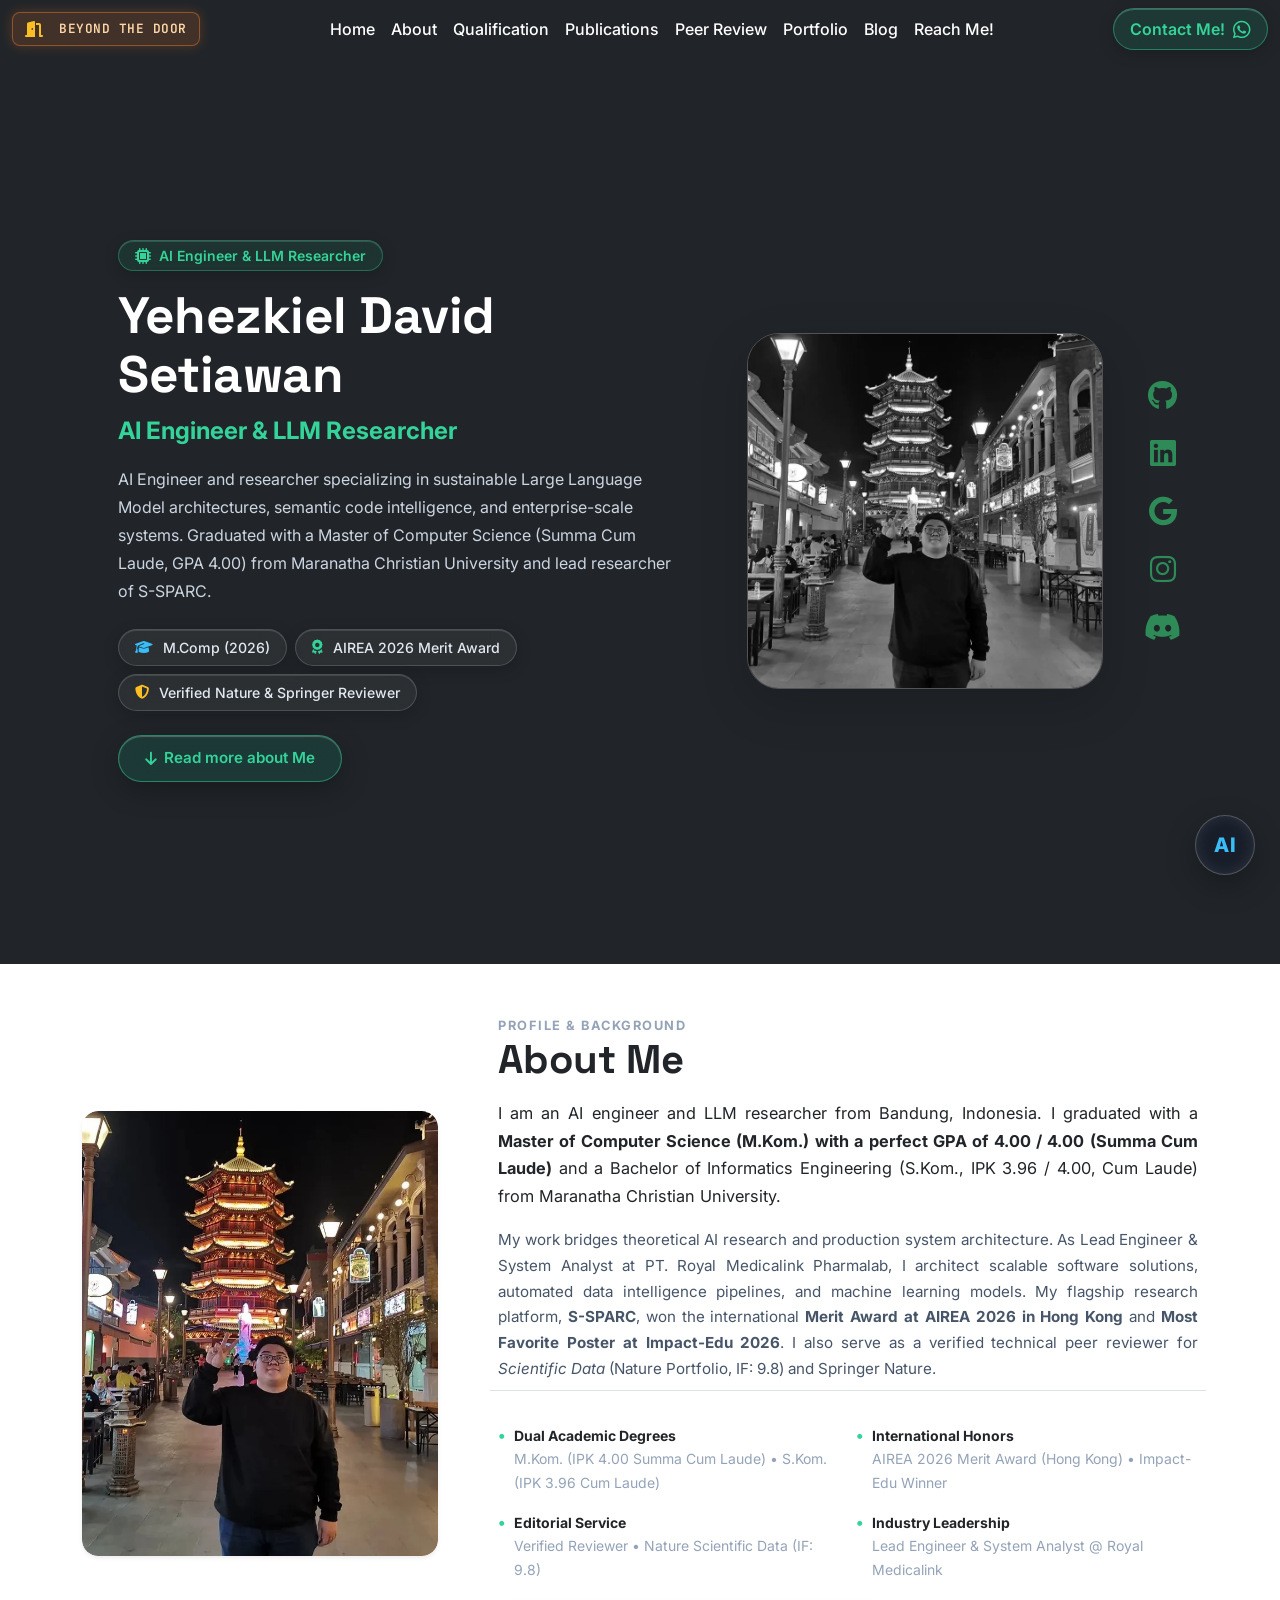
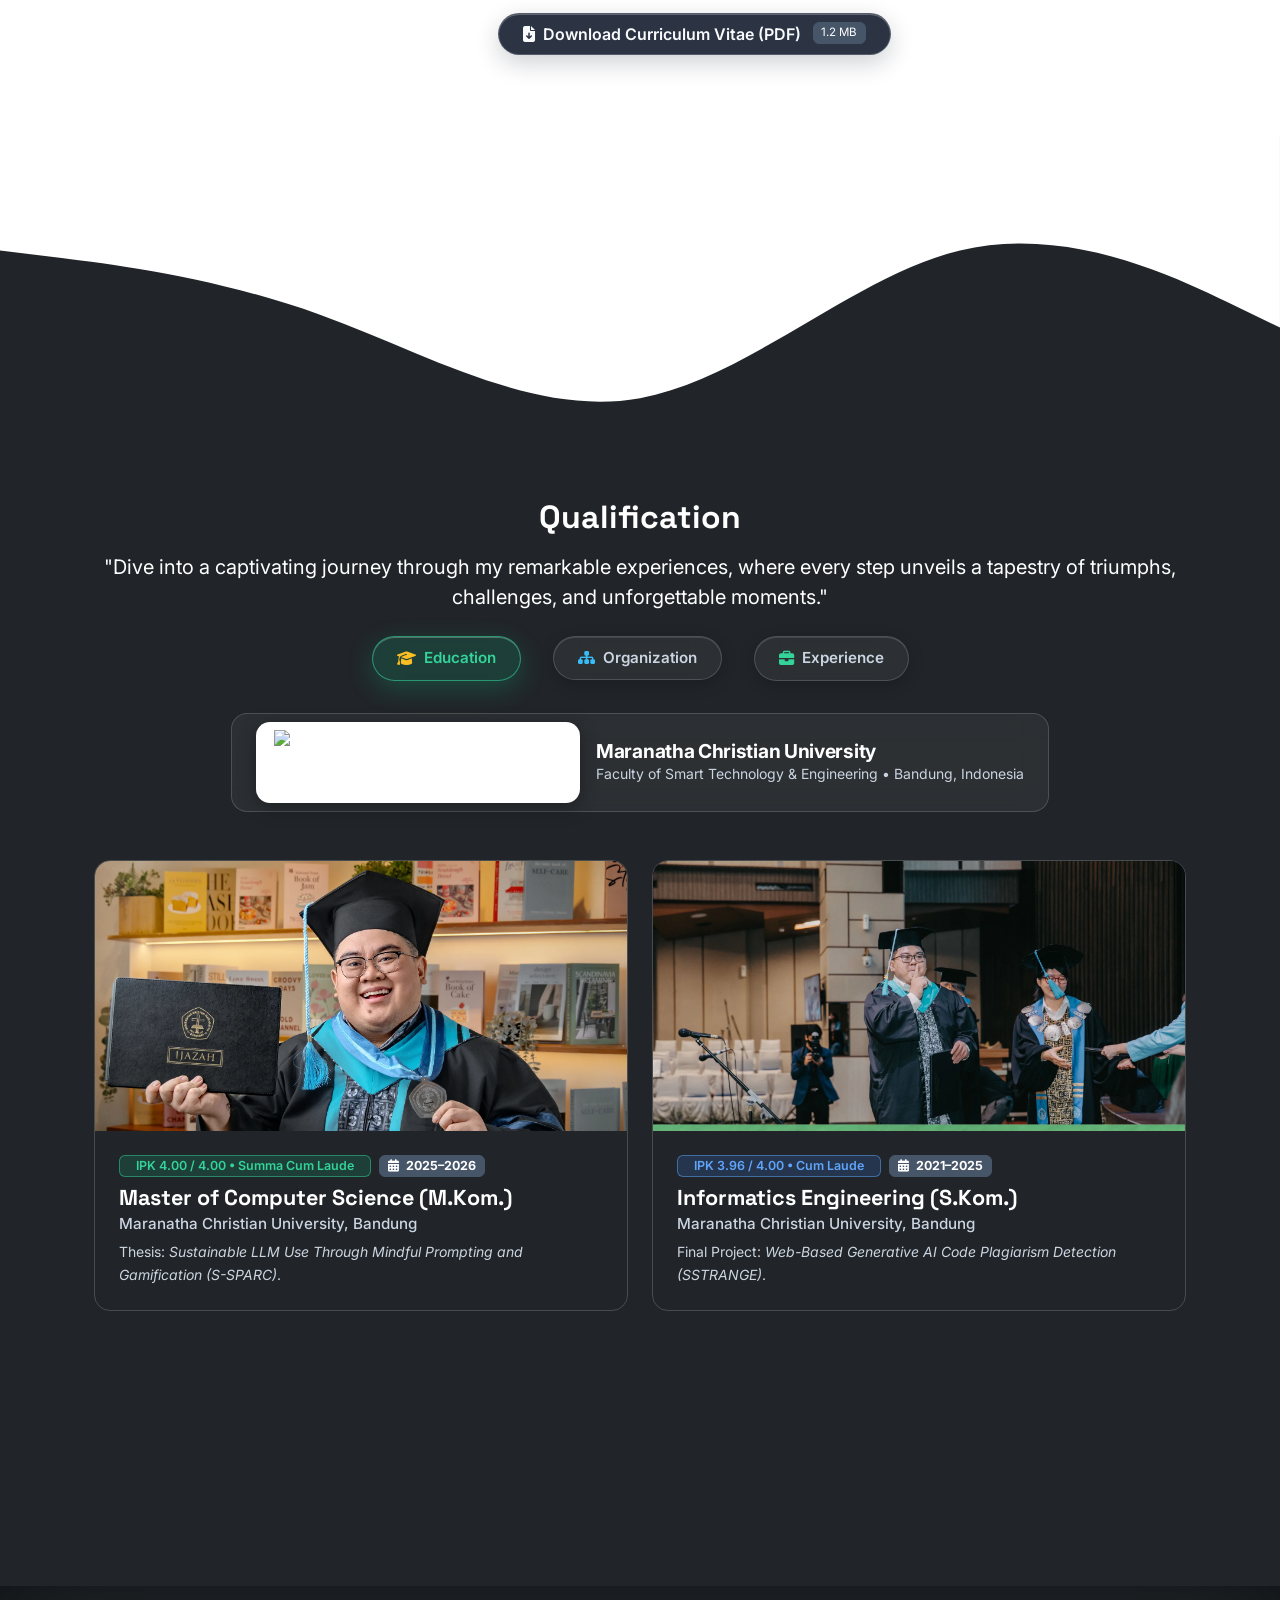
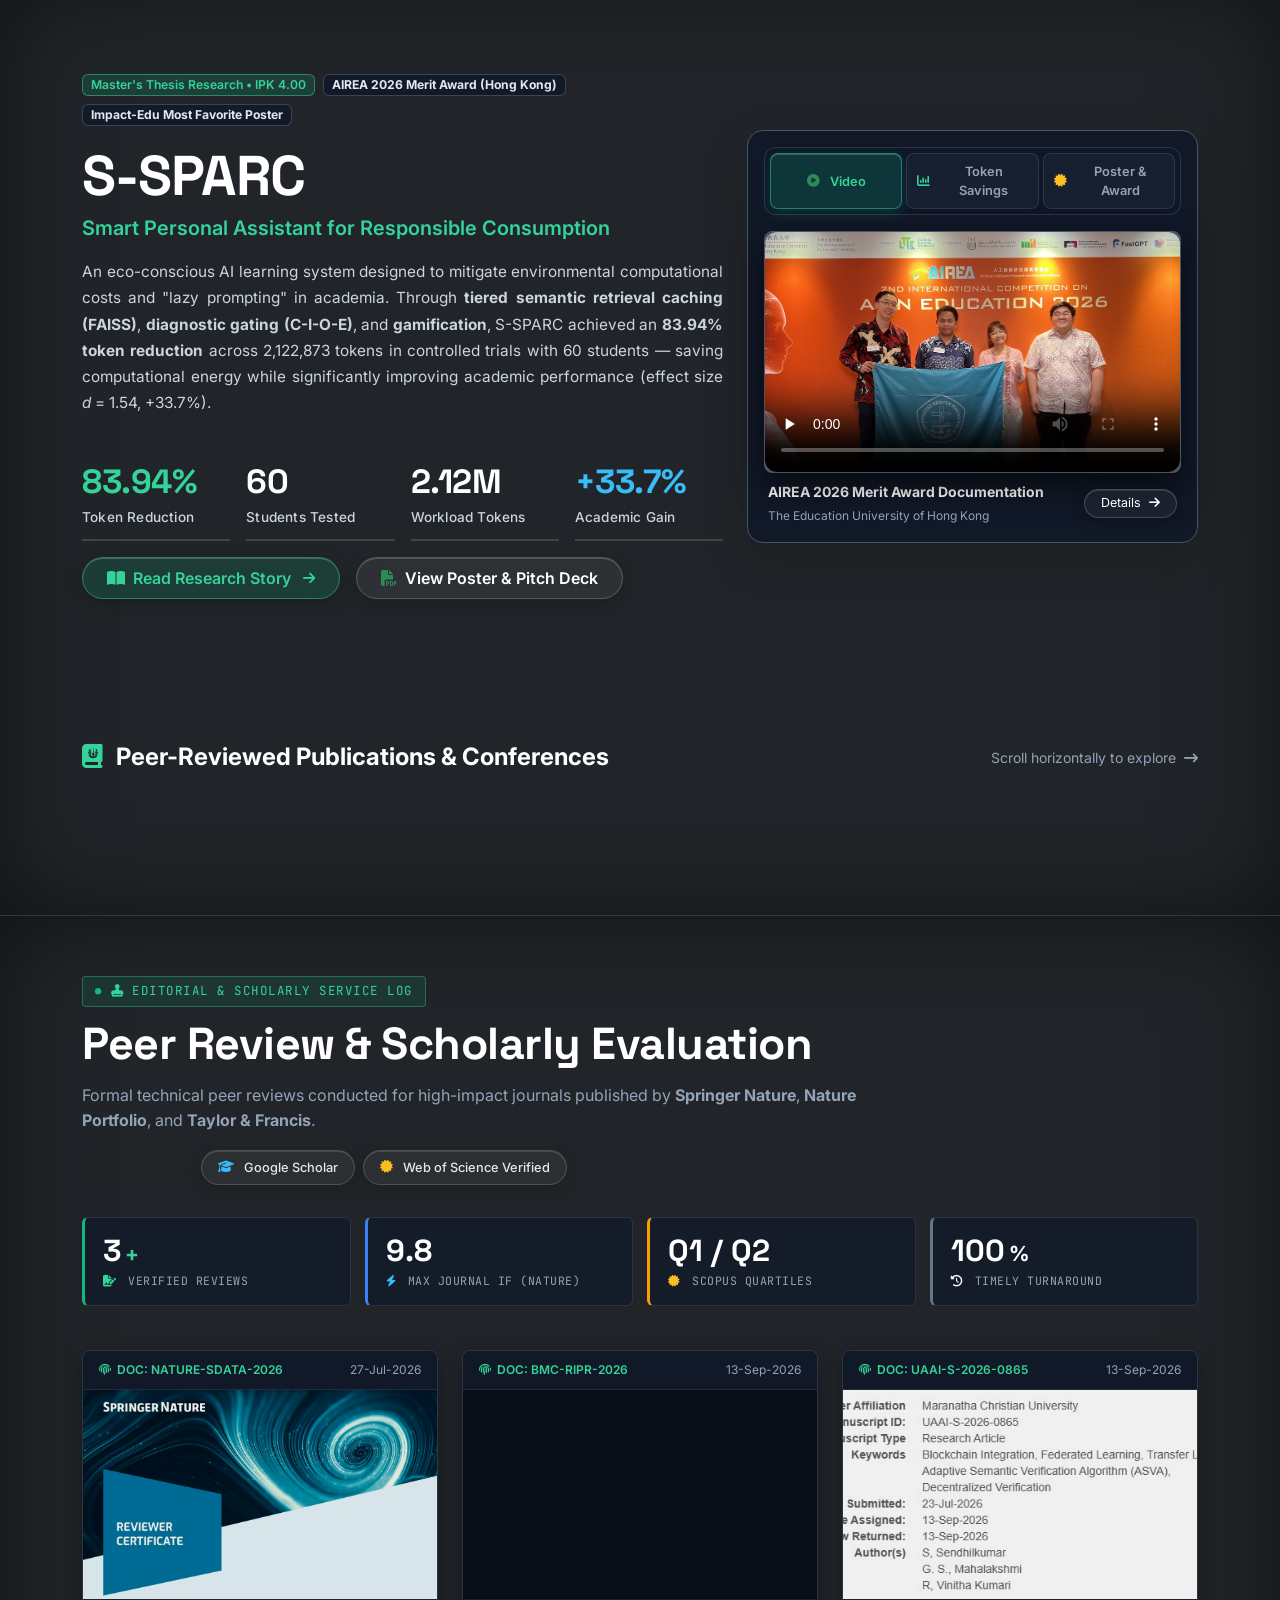
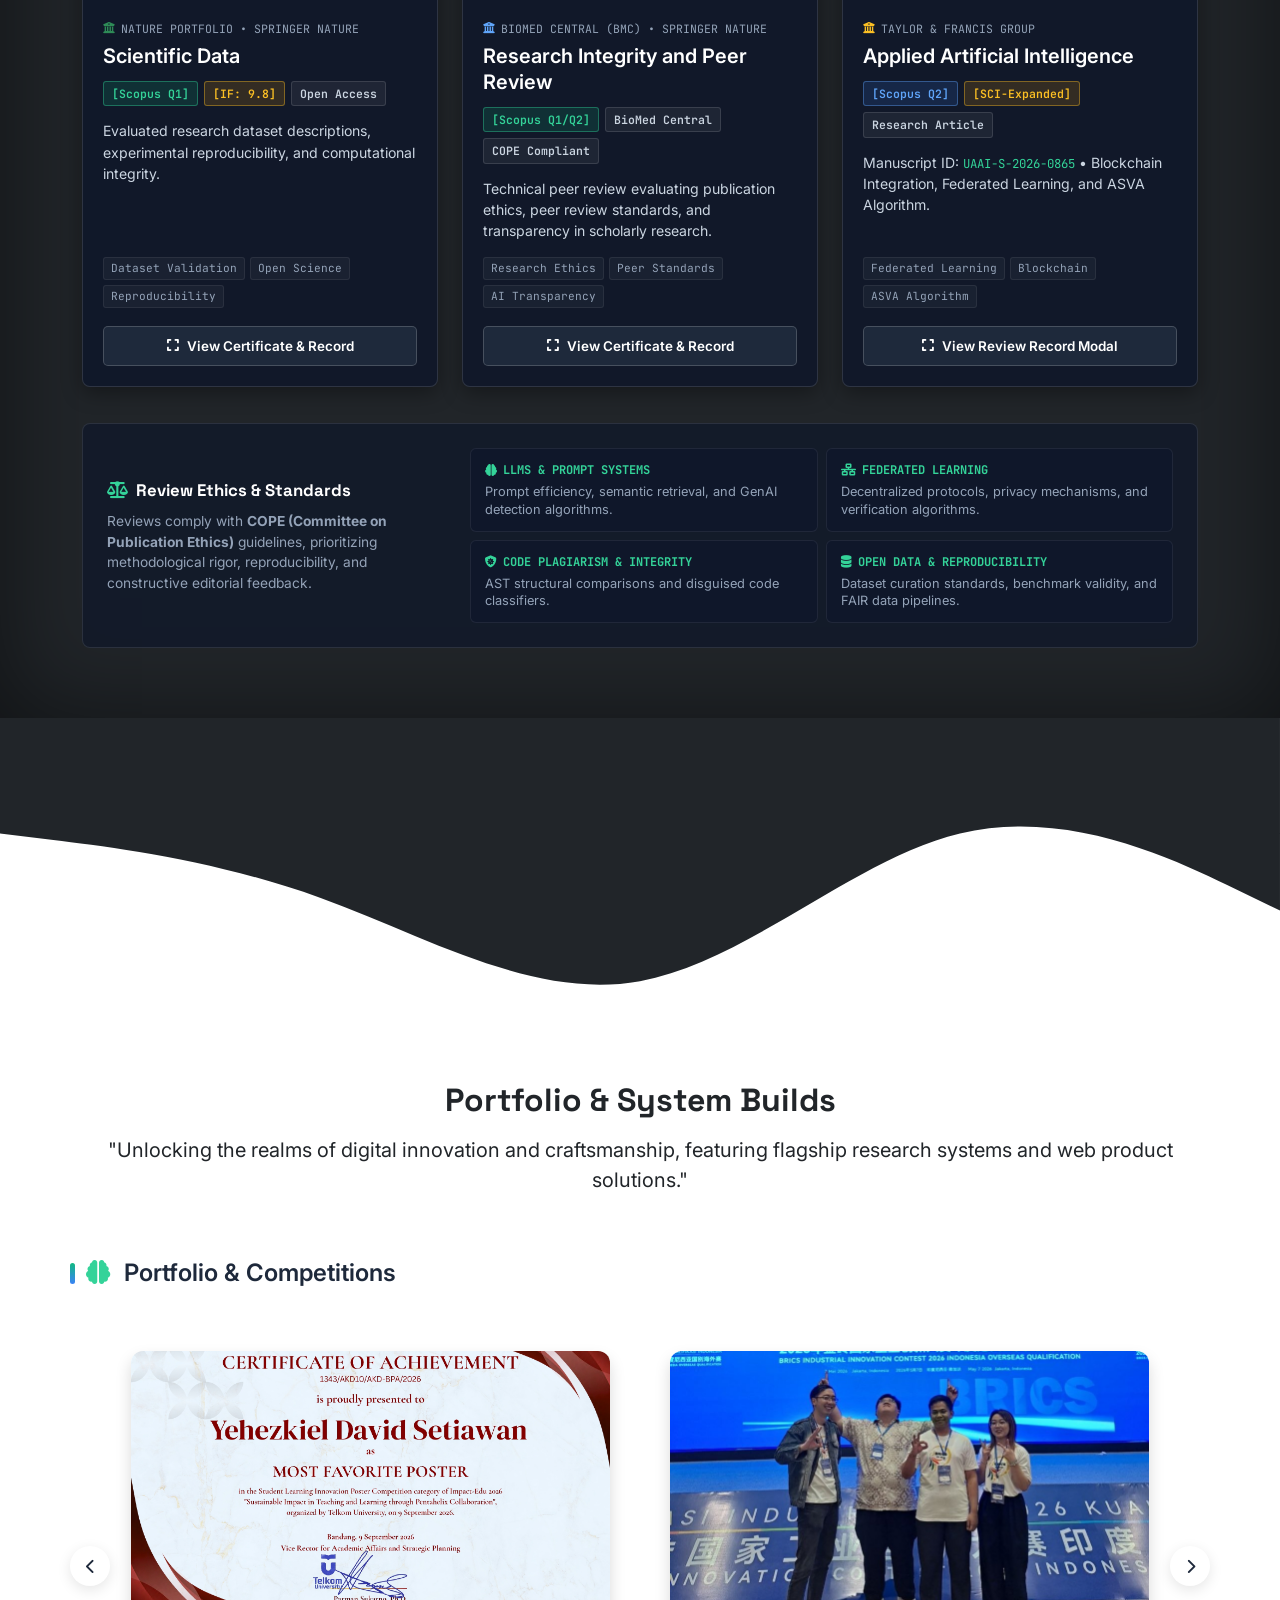
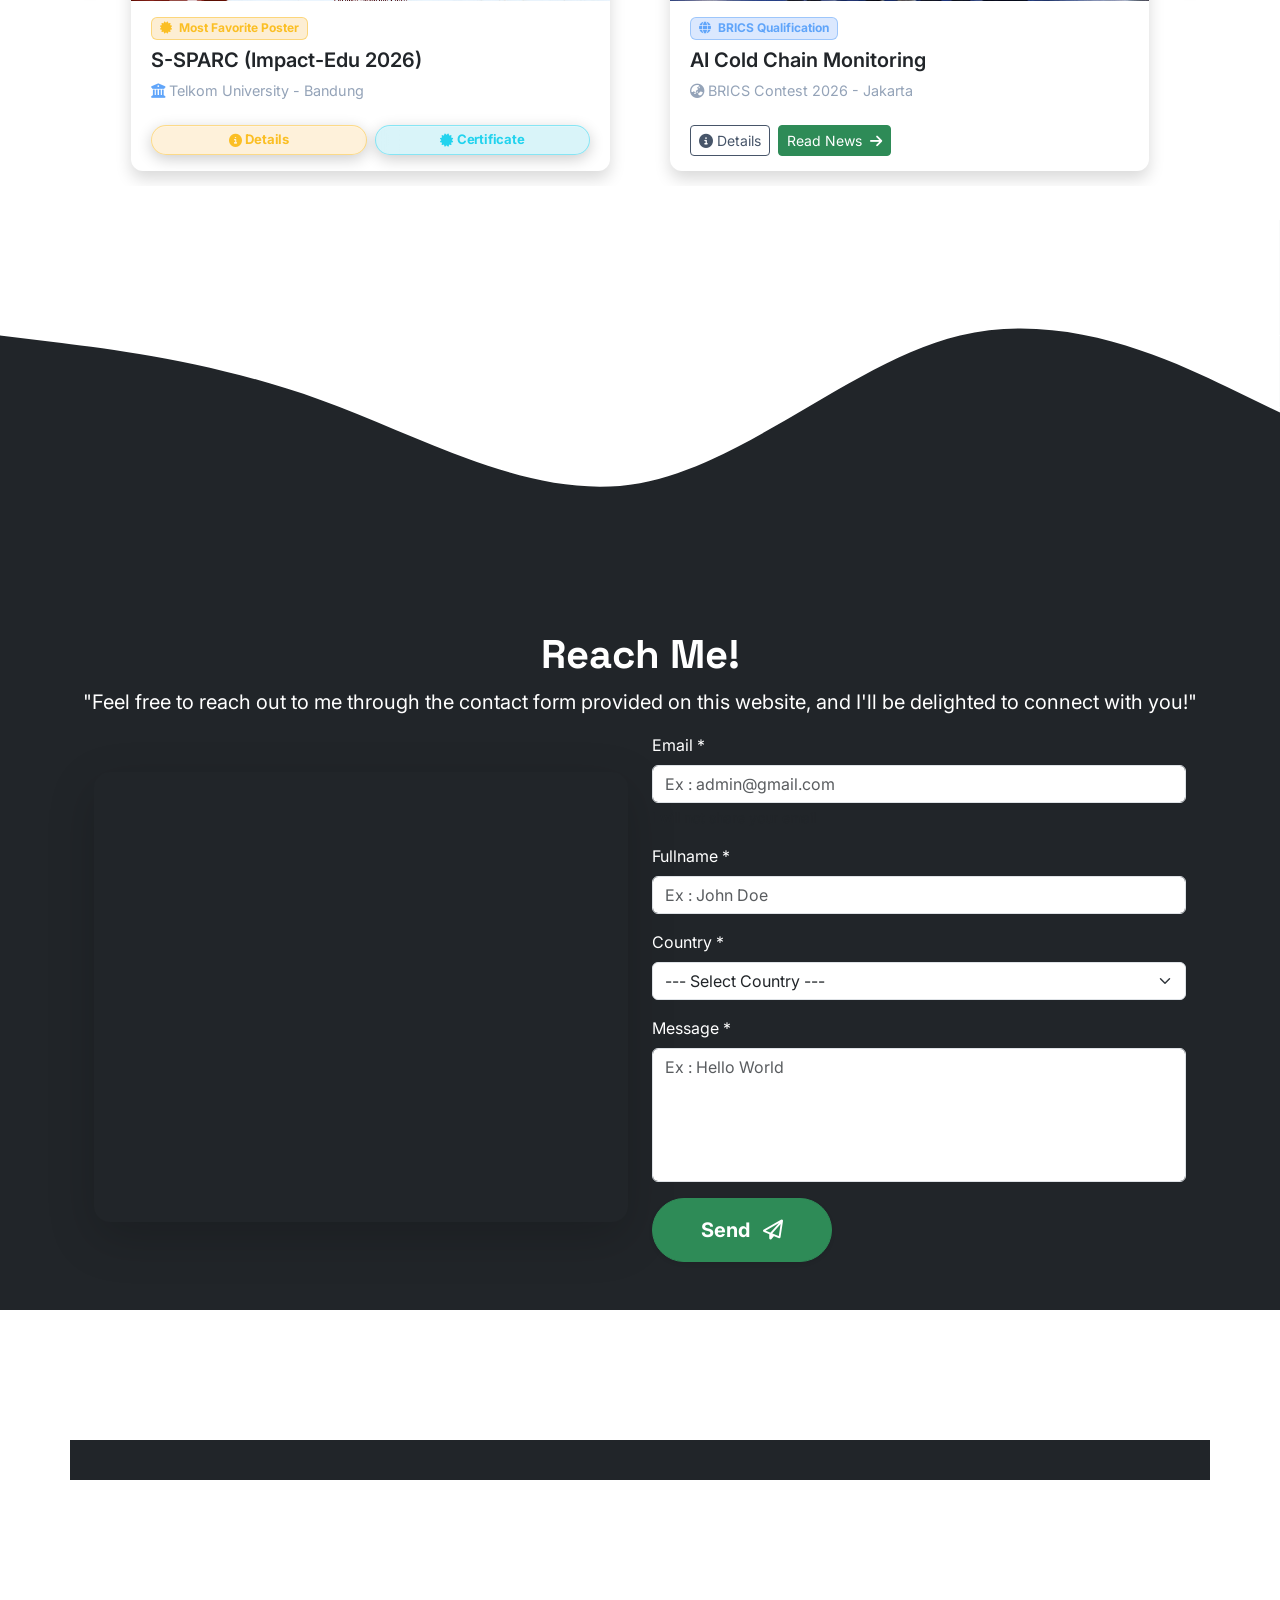
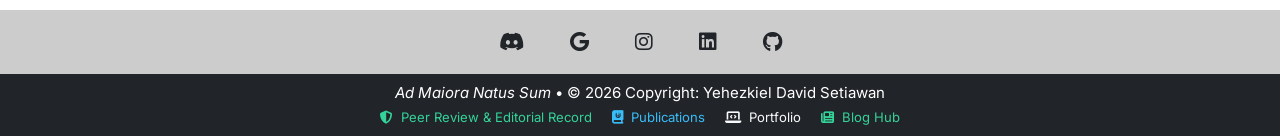
==== commit 359b3e50: "Refactor: Redesign S-SPARC metric strip with clean Space Grotesk editorial typography and eliminate " ====
--- a/index.html
+++ b/index.html
@@ -44,7 +44,7 @@
   <!-- Core Stylesheets -->
   <link href="https://cdn.jsdelivr.net/npm/bootstrap@5.2.3/dist/css/bootstrap.min.css" rel="stylesheet"
     integrity="sha384-rbsA2VBKQhggwzxH7pPCaAqO46MgnOM80zW1RWuH61DGLwZJEdK2Kadq2F9CUG65" crossorigin="anonymous" />
-  <link rel="stylesheet" href="css/style.css?v=53" />
+  <link rel="stylesheet" href="css/style.css?v=54" />
   <link rel="stylesheet" href="css/custom-carousel.css" />
   <link rel="stylesheet" href="css/chatbot.css?v=46" />
   <link rel="stylesheet" href="css/three-world.css?v=3" />
@@ -734,26 +734,31 @@
                   An eco-conscious AI learning system designed to mitigate environmental computational costs and "lazy prompting" in academia. Through <strong>tiered semantic retrieval caching (FAISS)</strong>, <strong>diagnostic gating (C-I-O-E)</strong>, and <strong>gamification</strong>, S-SPARC achieved an <strong>83.94% token reduction</strong> across 2,122,873 tokens in controlled trials with 60 students &mdash; saving computational energy while significantly improving academic performance (effect size <em>d</em> = 1.54, +33.7%).
                 </p>
 
-                <!-- Minimalist Precision Metric Strip (No Clunky Boxes) -->
-                <div class="d-flex align-items-center gap-4 py-3 mb-4 border-top border-bottom border-secondary flex-wrap">
-                  <div>
-                    <div class="fs-3 fw-bold text-success font-monospace mb-0" style="line-height: 1.1;">83.94%</div>
-                    <span class="text-muted small text-uppercase" style="font-size: 0.72rem; letter-spacing: 0.5px;">Token Reduction</span>
-                  </div>
-                  <div class="vr bg-secondary d-none d-sm-block" style="height: 36px;"></div>
-                  <div>
-                    <div class="fs-3 fw-bold text-white font-monospace mb-0" style="line-height: 1.1;">60</div>
-                    <span class="text-muted small text-uppercase" style="font-size: 0.72rem; letter-spacing: 0.5px;">Students Tested</span>
-                  </div>
-                  <div class="vr bg-secondary d-none d-sm-block" style="height: 36px;"></div>
-                  <div>
-                    <div class="fs-3 fw-bold text-white font-monospace mb-0" style="line-height: 1.1;">2.12M</div>
-                    <span class="text-muted small text-uppercase" style="font-size: 0.72rem; letter-spacing: 0.5px;">Workload Tokens</span>
-                  </div>
-                  <div class="vr bg-secondary d-none d-sm-block" style="height: 36px;"></div>
-                  <div>
-                    <div class="fs-3 fw-bold text-info font-monospace mb-0" style="line-height: 1.1;">+33.7%</div>
-                    <span class="text-muted small text-uppercase" style="font-size: 0.72rem; letter-spacing: 0.5px;">Academic Gain</span>
+                <!-- Precision Impact Metrics: Clean Editorial Baseline (No Box Clutter) -->
+                <div class="row g-3 my-3">
+                  <div class="col-6 col-sm-3">
+                    <div class="sparc-stat-item">
+                      <span class="sparc-stat-num text-success">83.94%</span>
+                      <span class="sparc-stat-title">Token Reduction</span>
+                    </div>
+                  </div>
+                  <div class="col-6 col-sm-3">
+                    <div class="sparc-stat-item">
+                      <span class="sparc-stat-num text-white">60</span>
+                      <span class="sparc-stat-title">Students Tested</span>
+                    </div>
+                  </div>
+                  <div class="col-6 col-sm-3">
+                    <div class="sparc-stat-item">
+                      <span class="sparc-stat-num text-white">2.12M</span>
+                      <span class="sparc-stat-title">Workload Tokens</span>
+                    </div>
+                  </div>
+                  <div class="col-6 col-sm-3">
+                    <div class="sparc-stat-item">
+                      <span class="sparc-stat-num text-info">+33.7%</span>
+                      <span class="sparc-stat-title">Academic Gain</span>
+                    </div>
                   </div>
                 </div>
 
--- a/css/style.css
+++ b/css/style.css
@@ -2309,3 +2309,34 @@
   color: #ffffff !important;
   transform: translateY(-1px);
 }
+
+/* S-SPARC Editorial Stat Items (Clean Modern Typography, No Monospace, No Clutter) */
+.sparc-stat-item {
+  display: flex;
+  flex-direction: column;
+  padding: 8px 0 12px 0;
+  border-bottom: 2px solid rgba(255, 255, 255, 0.14);
+  transition: all 0.3s ease;
+}
+
+.sparc-stat-item:hover {
+  border-bottom-color: #34d399;
+}
+
+.sparc-stat-num {
+  font-family: 'Space Grotesk', -apple-system, BlinkMacSystemFont, 'Segoe UI', Roboto, sans-serif !important;
+  font-size: 2.1rem;
+  font-weight: 700;
+  line-height: 1.1;
+  letter-spacing: -0.5px;
+  margin-bottom: 6px;
+  display: block;
+}
+
+.sparc-stat-title {
+  color: #cbd5e1;
+  font-size: 0.85rem;
+  font-weight: 500;
+  letter-spacing: 0.2px;
+  display: block;
+}
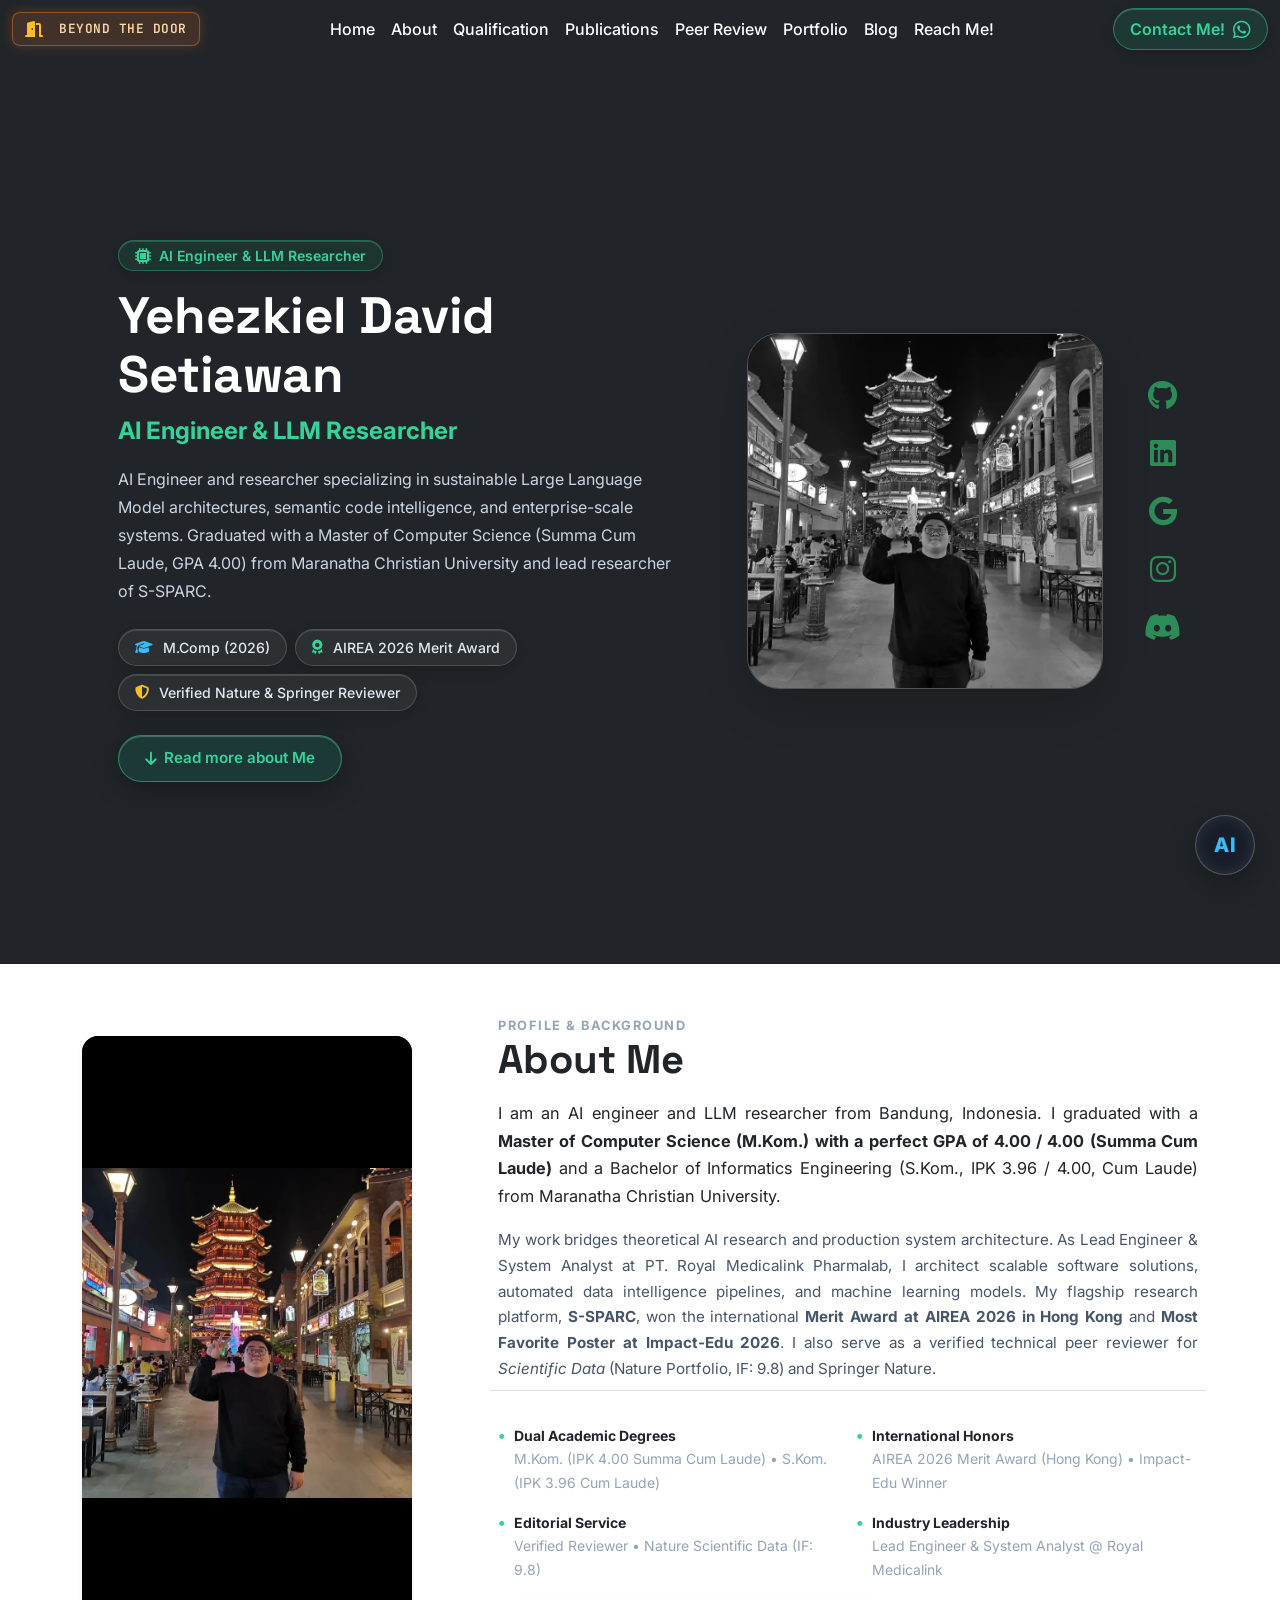
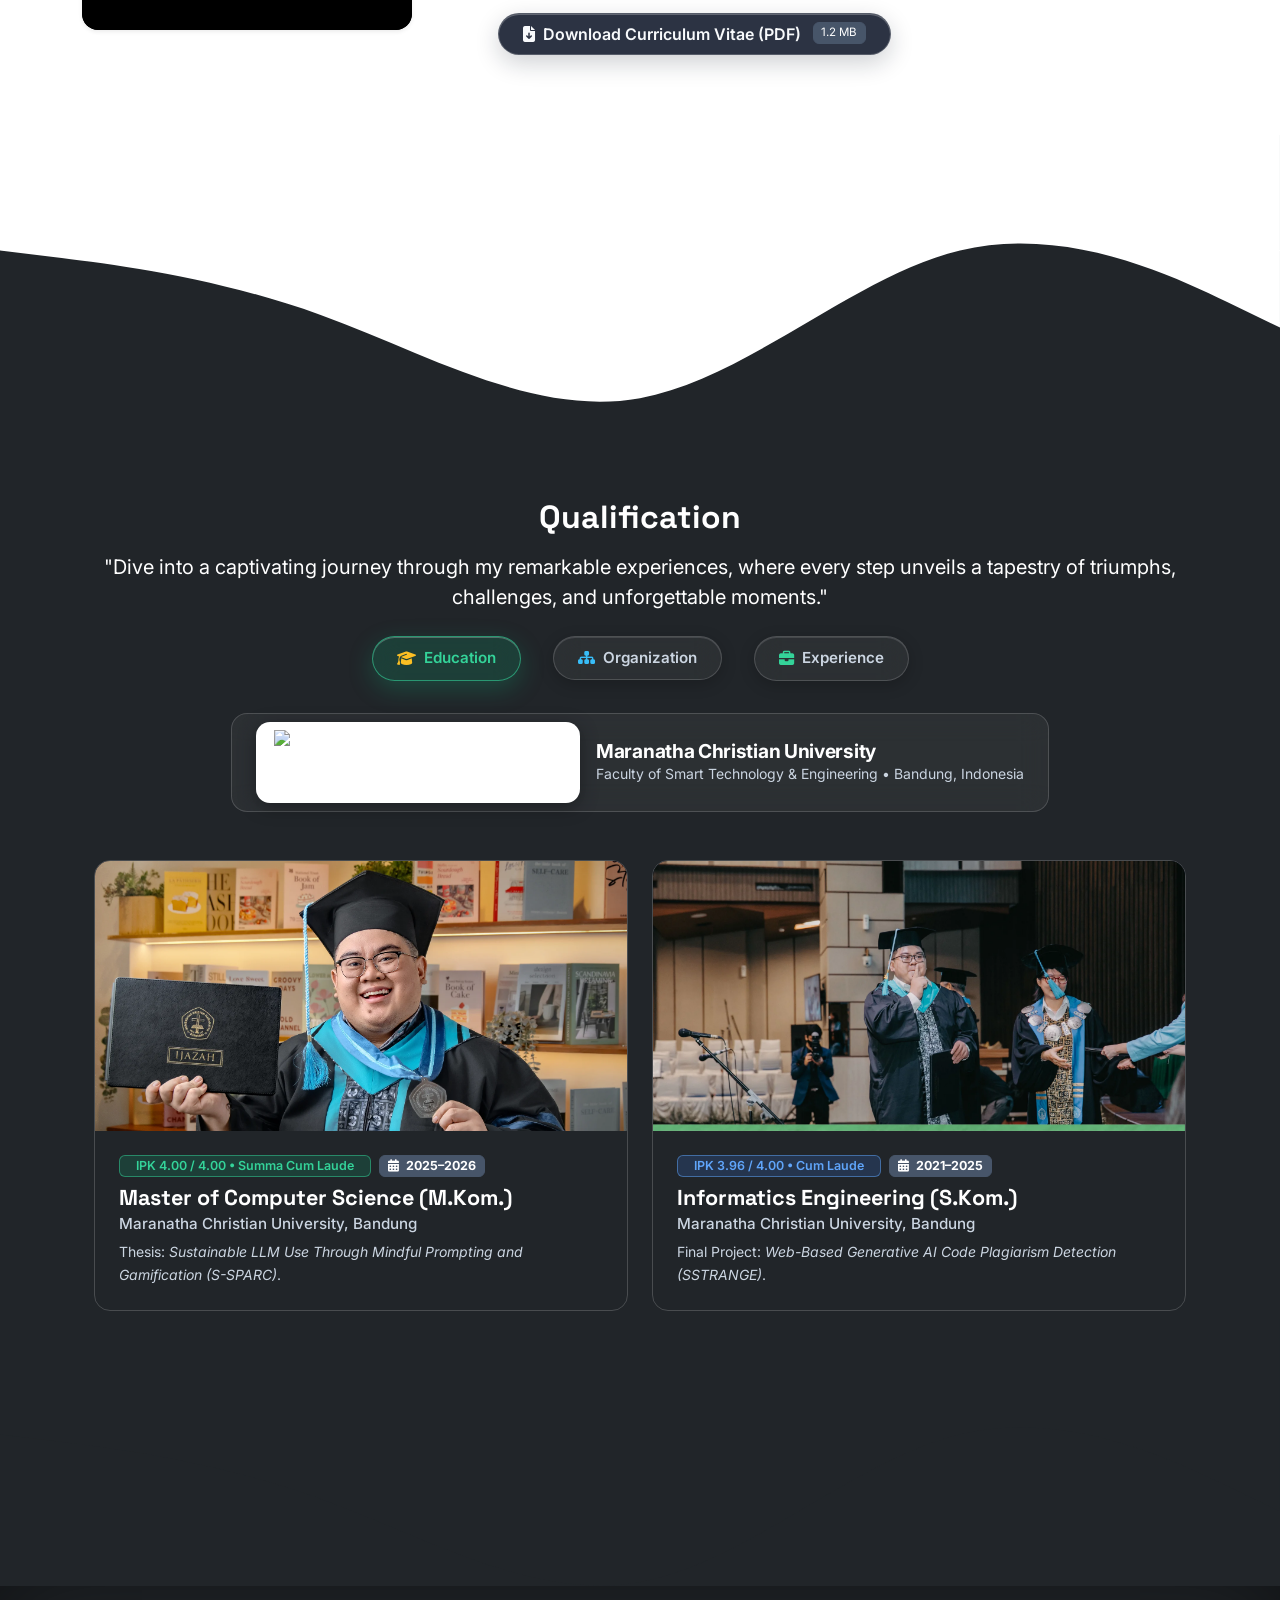
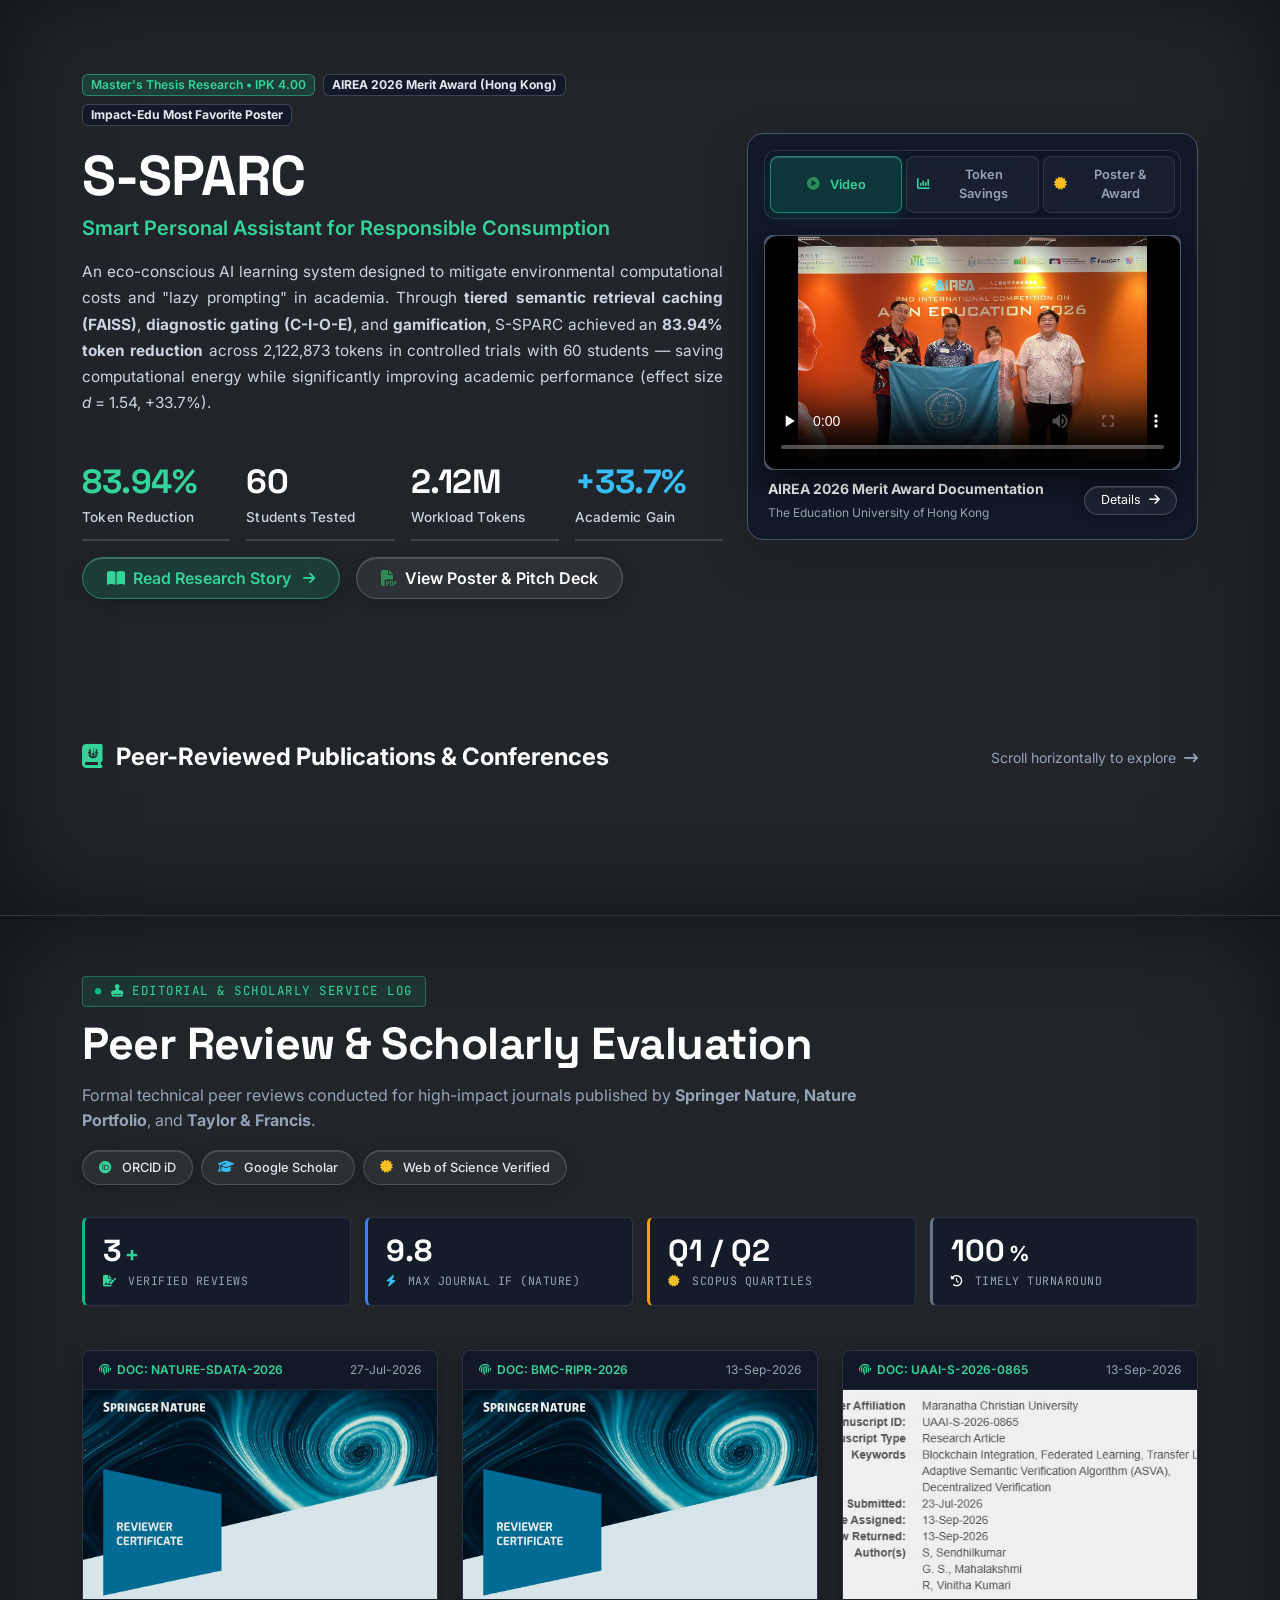
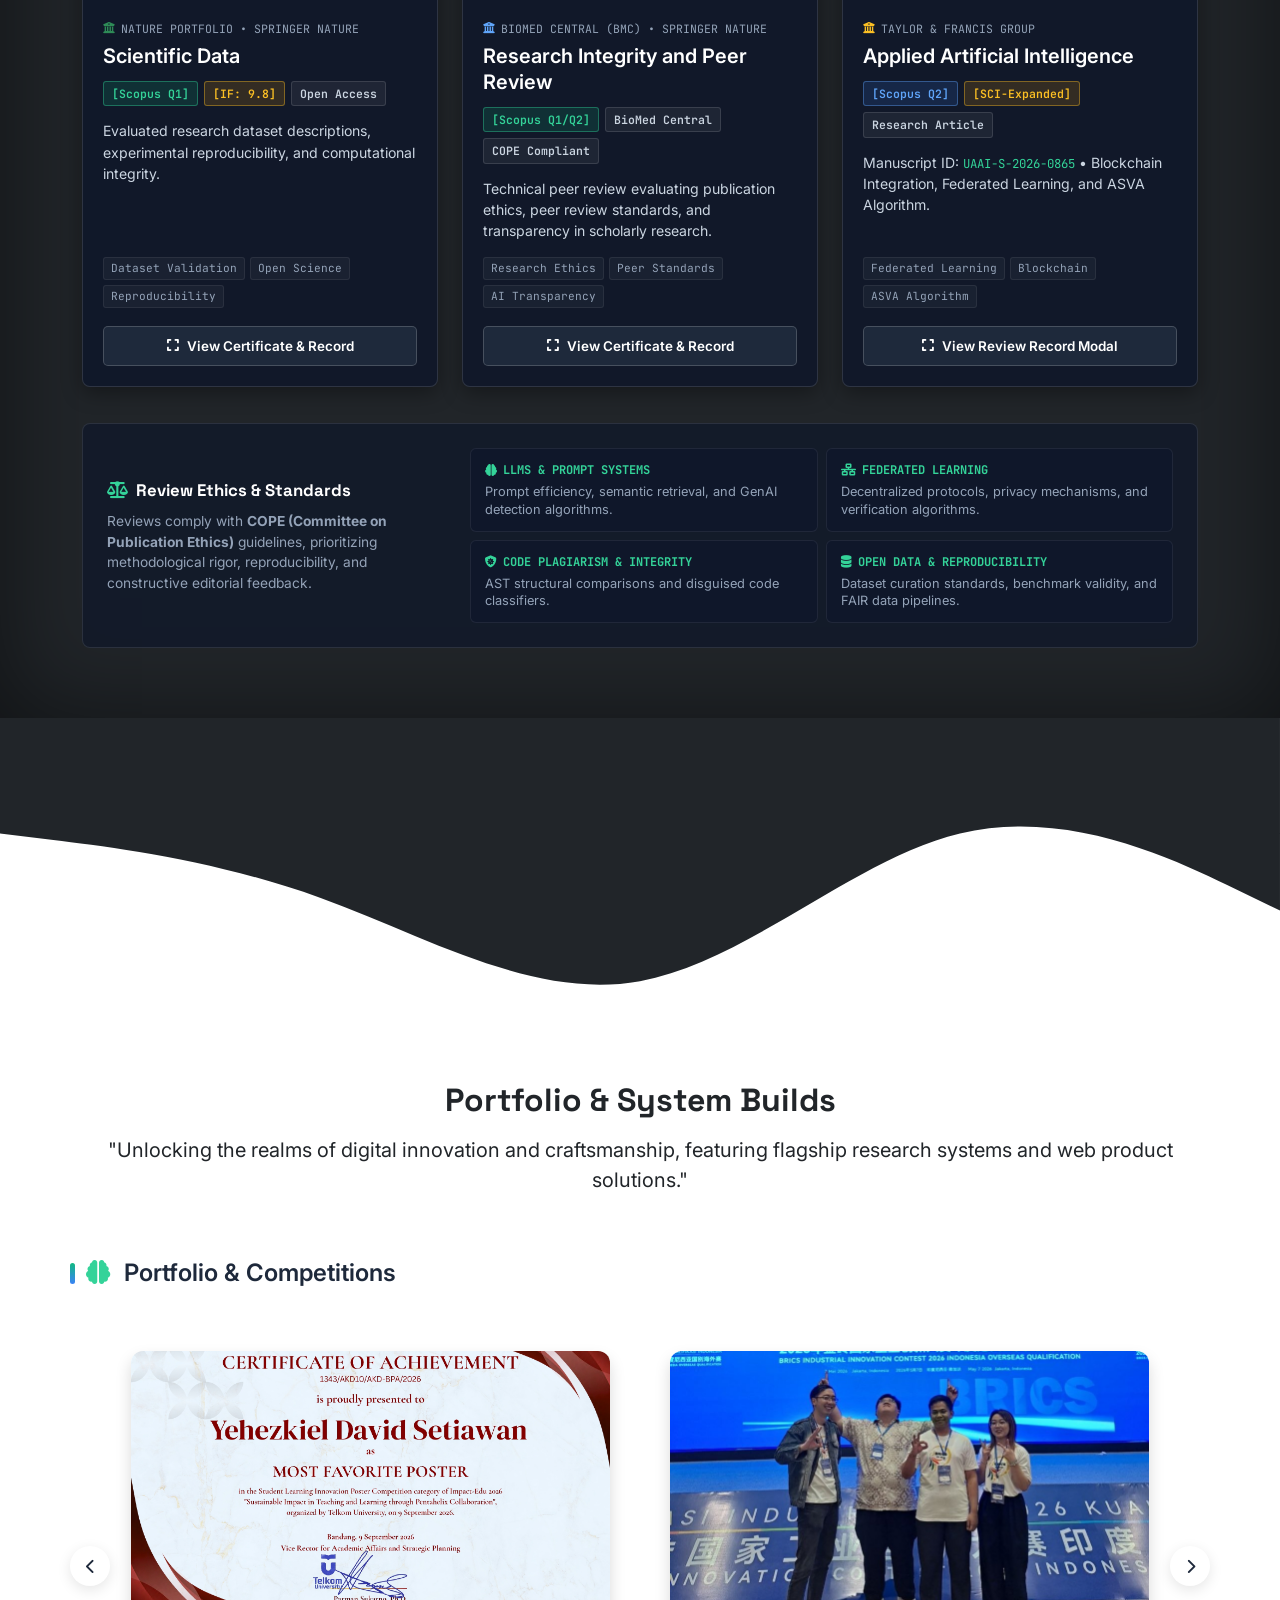
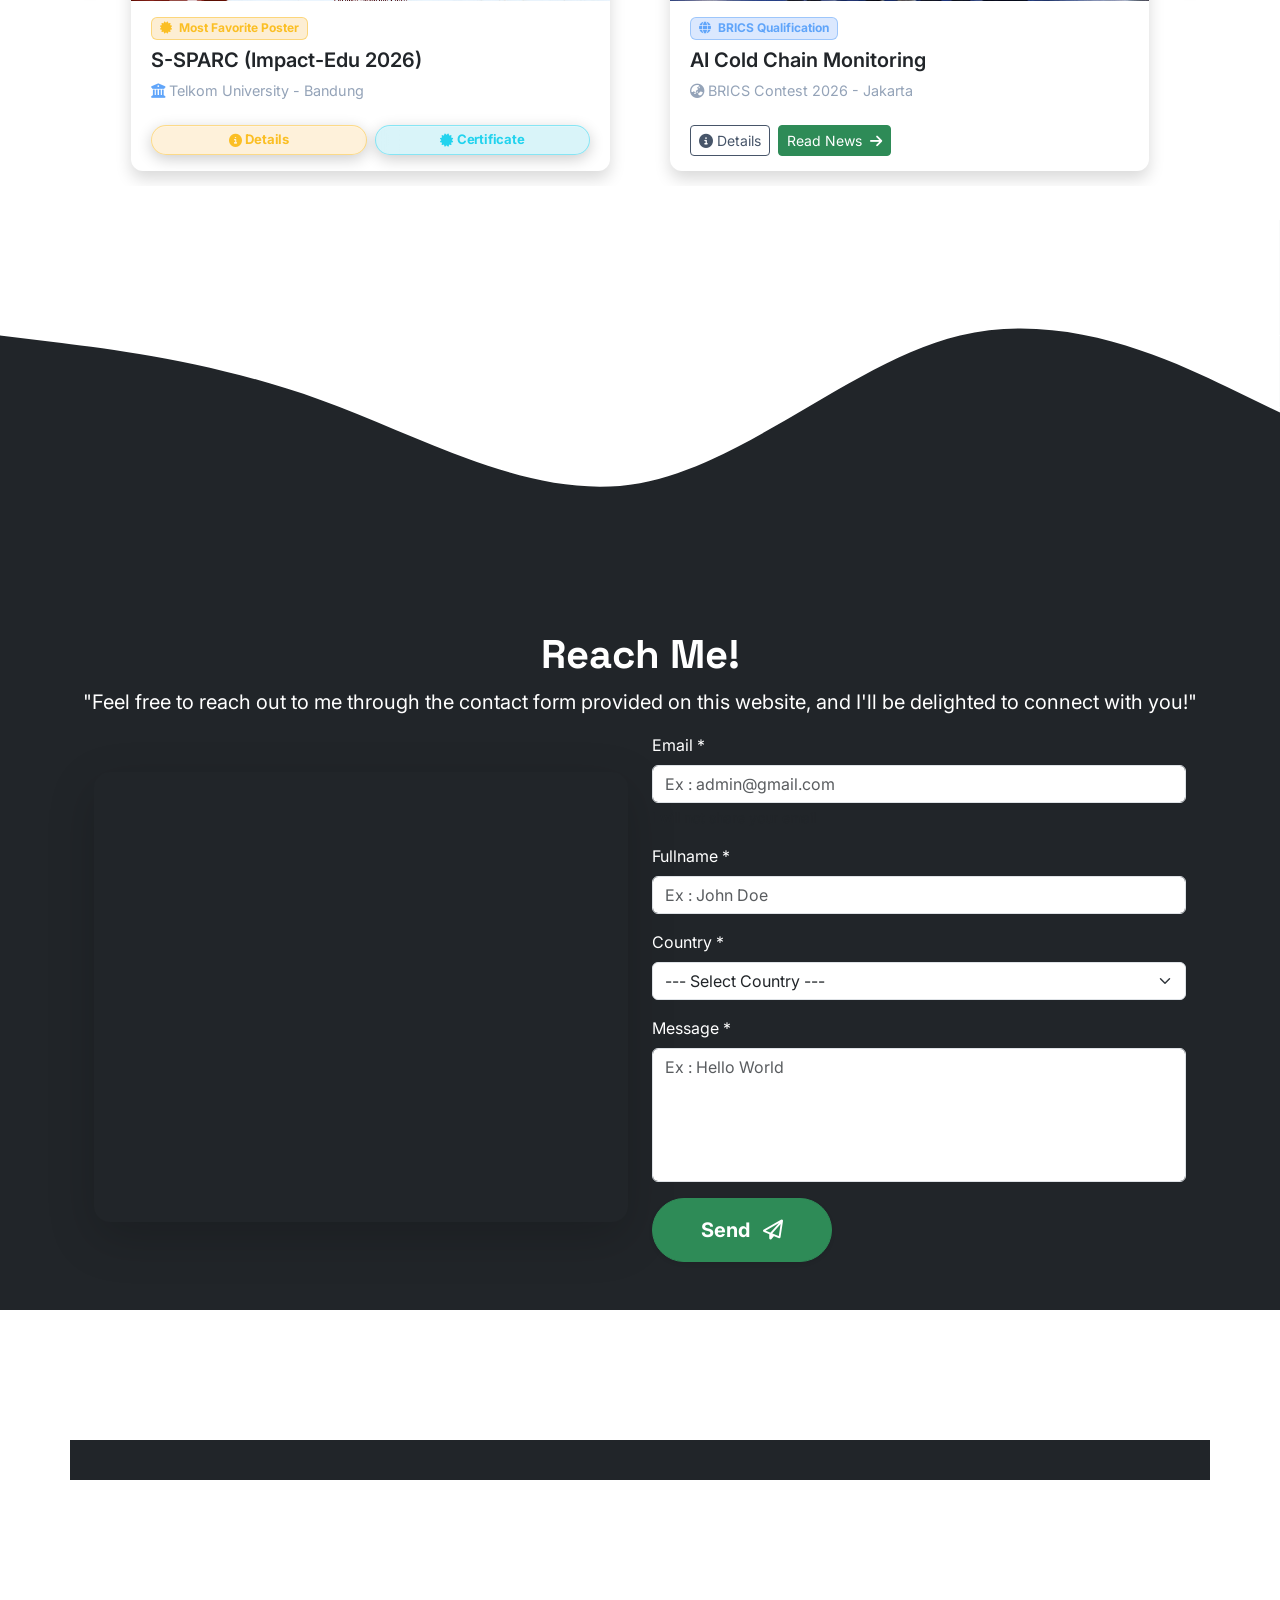
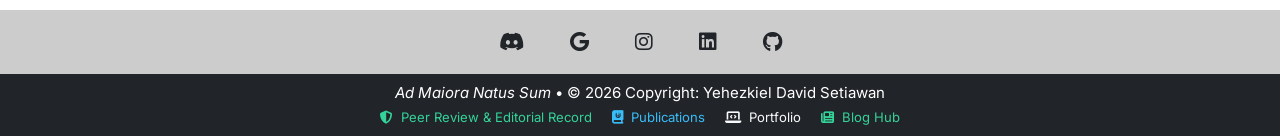
==== commit f0a0a04c: "Fix: Ensure video displays uncropped with natural aspect ratio and object-fit contain" ====
--- a/index.html
+++ b/index.html
@@ -44,7 +44,7 @@
   <!-- Core Stylesheets -->
   <link href="https://cdn.jsdelivr.net/npm/bootstrap@5.2.3/dist/css/bootstrap.min.css" rel="stylesheet"
     integrity="sha384-rbsA2VBKQhggwzxH7pPCaAqO46MgnOM80zW1RWuH61DGLwZJEdK2Kadq2F9CUG65" crossorigin="anonymous" />
-  <link rel="stylesheet" href="css/style.css?v=54" />
+  <link rel="stylesheet" href="css/style.css?v=55" />
   <link rel="stylesheet" href="css/custom-carousel.css" />
   <link rel="stylesheet" href="css/chatbot.css?v=46" />
   <link rel="stylesheet" href="css/three-world.css?v=3" />
@@ -347,9 +347,9 @@
         <div class="row d-flex justify-content-center align-items-center">
           <div class="col-lg-4 col-md-5 mb-4 mb-md-0" data-aos="fade-right" data-aos-duration="800">
             <button class="btn p-0 border-0 shadow-sm" type="button" data-bs-toggle="offcanvas" data-bs-target="#offcanvasBottom"
-              aria-controls="offcanvasBottom" aria-label="Open video and quotes gallery" style="border-radius: 16px; overflow: hidden; width: 100%;">
+              aria-controls="offcanvasBottom" aria-label="Open video and quotes gallery" style="border-radius: 16px; overflow: hidden; width: 100%; max-width: 330px; background: #000;">
               <video class="w-100 d-block" id="aboutProfileVideo" playsinline muted loop poster="img/david_hero.webp" preload="none"
-                style="object-fit: cover; aspect-ratio: 4/5; border-radius: 16px;" aria-label="Profile video introduction">
+                style="object-fit: contain; aspect-ratio: 480 / 864; border-radius: 16px; width: 100%; height: auto; background-color: #000;" aria-label="Profile video introduction">
                 <source data-src="media/video.mp4" type="video/mp4" />
                 Your browser does not support the video tag.
               </video>
@@ -797,7 +797,7 @@
                   <!-- Pane 1: Video Documentation -->
                   <div id="sparc-pane-video" class="sparc-media-pane active">
                     <div class="sparc-video-wrapper mb-2 rounded-3 overflow-hidden border border-secondary">
-                      <video id="sparcHeroVideo" controls poster="img/airea.jpeg" preload="none" class="w-100 d-block" style="max-height: 240px; object-fit: cover;">
+                      <video id="sparcHeroVideo" controls poster="img/airea.jpeg" preload="none" class="w-100 d-block" style="aspect-ratio: 16/9; max-height: 260px; object-fit: contain; background: #000;">
                         <source src="media/Airea.mp4" type="video/mp4">
                         Your browser does not support HTML5 video.
                       </video>
@@ -2464,7 +2464,7 @@
                 </h6>
                 <div class="sparc-video-wrapper">
                   <video id="sparcModalVideo" controls poster="img/airea.jpeg" preload="metadata"
-                    style="max-height: 360px;">
+                    style="width: 100%; aspect-ratio: 16/9; max-height: 480px; object-fit: contain; background: #000;">
                     <source src="media/Airea.mp4" type="video/mp4">
                     Browser Anda tidak mendukung pemutaran video HTML5.
                   </video>
--- a/css/style.css
+++ b/css/style.css
@@ -1425,8 +1425,9 @@
 
 .sparc-video-wrapper video {
   width: 100%;
-  max-height: 250px;
-  object-fit: cover;
+  max-height: 280px;
+  object-fit: contain;
+  background: #000000;
   display: block;
   border-radius: 12px;
 }
@@ -2340,3 +2341,14 @@
   letter-spacing: 0.2px;
   display: block;
 }
+
+/* Profile Video Uncropped Protection */
+#aboutProfileVideo {
+  width: 100% !important;
+  height: auto !important;
+  aspect-ratio: 480 / 864 !important;
+  object-fit: contain !important;
+  background-color: #000000 !important;
+  border-radius: 16px !important;
+  display: block !important;
+}
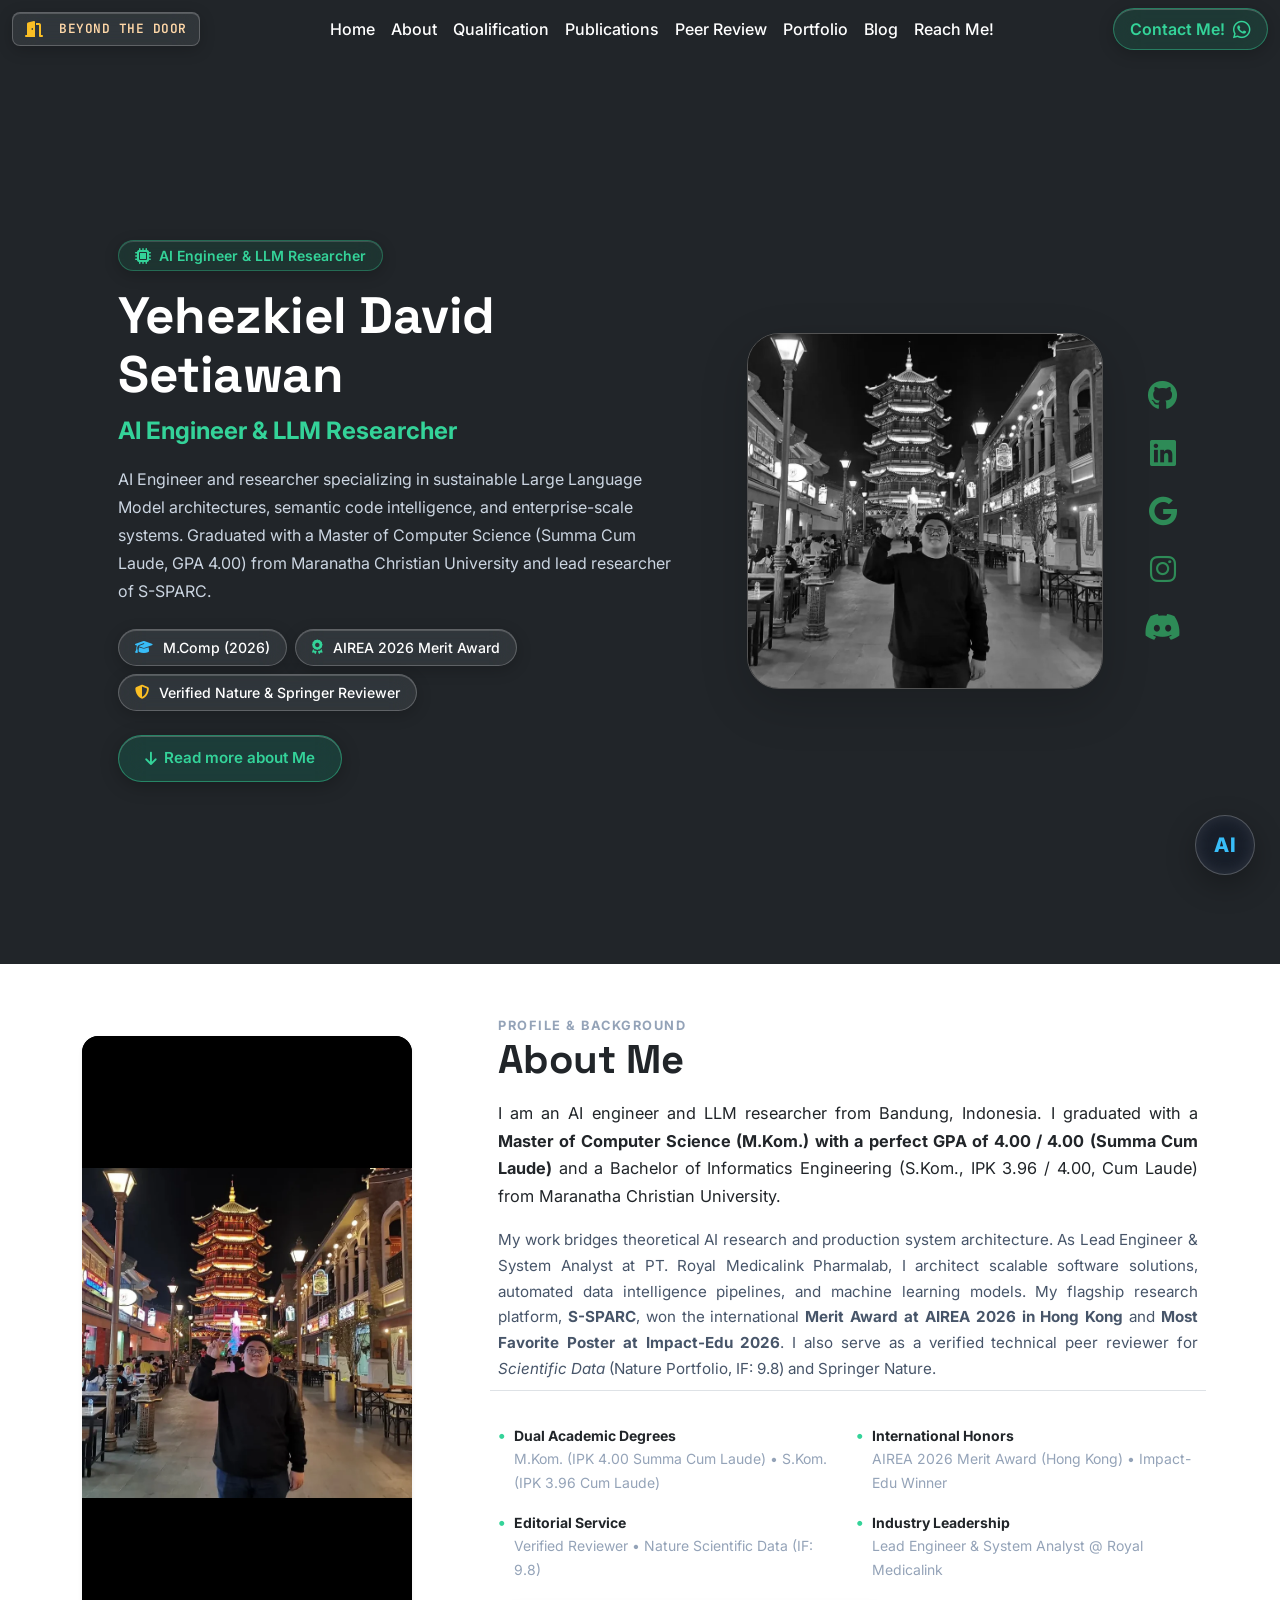
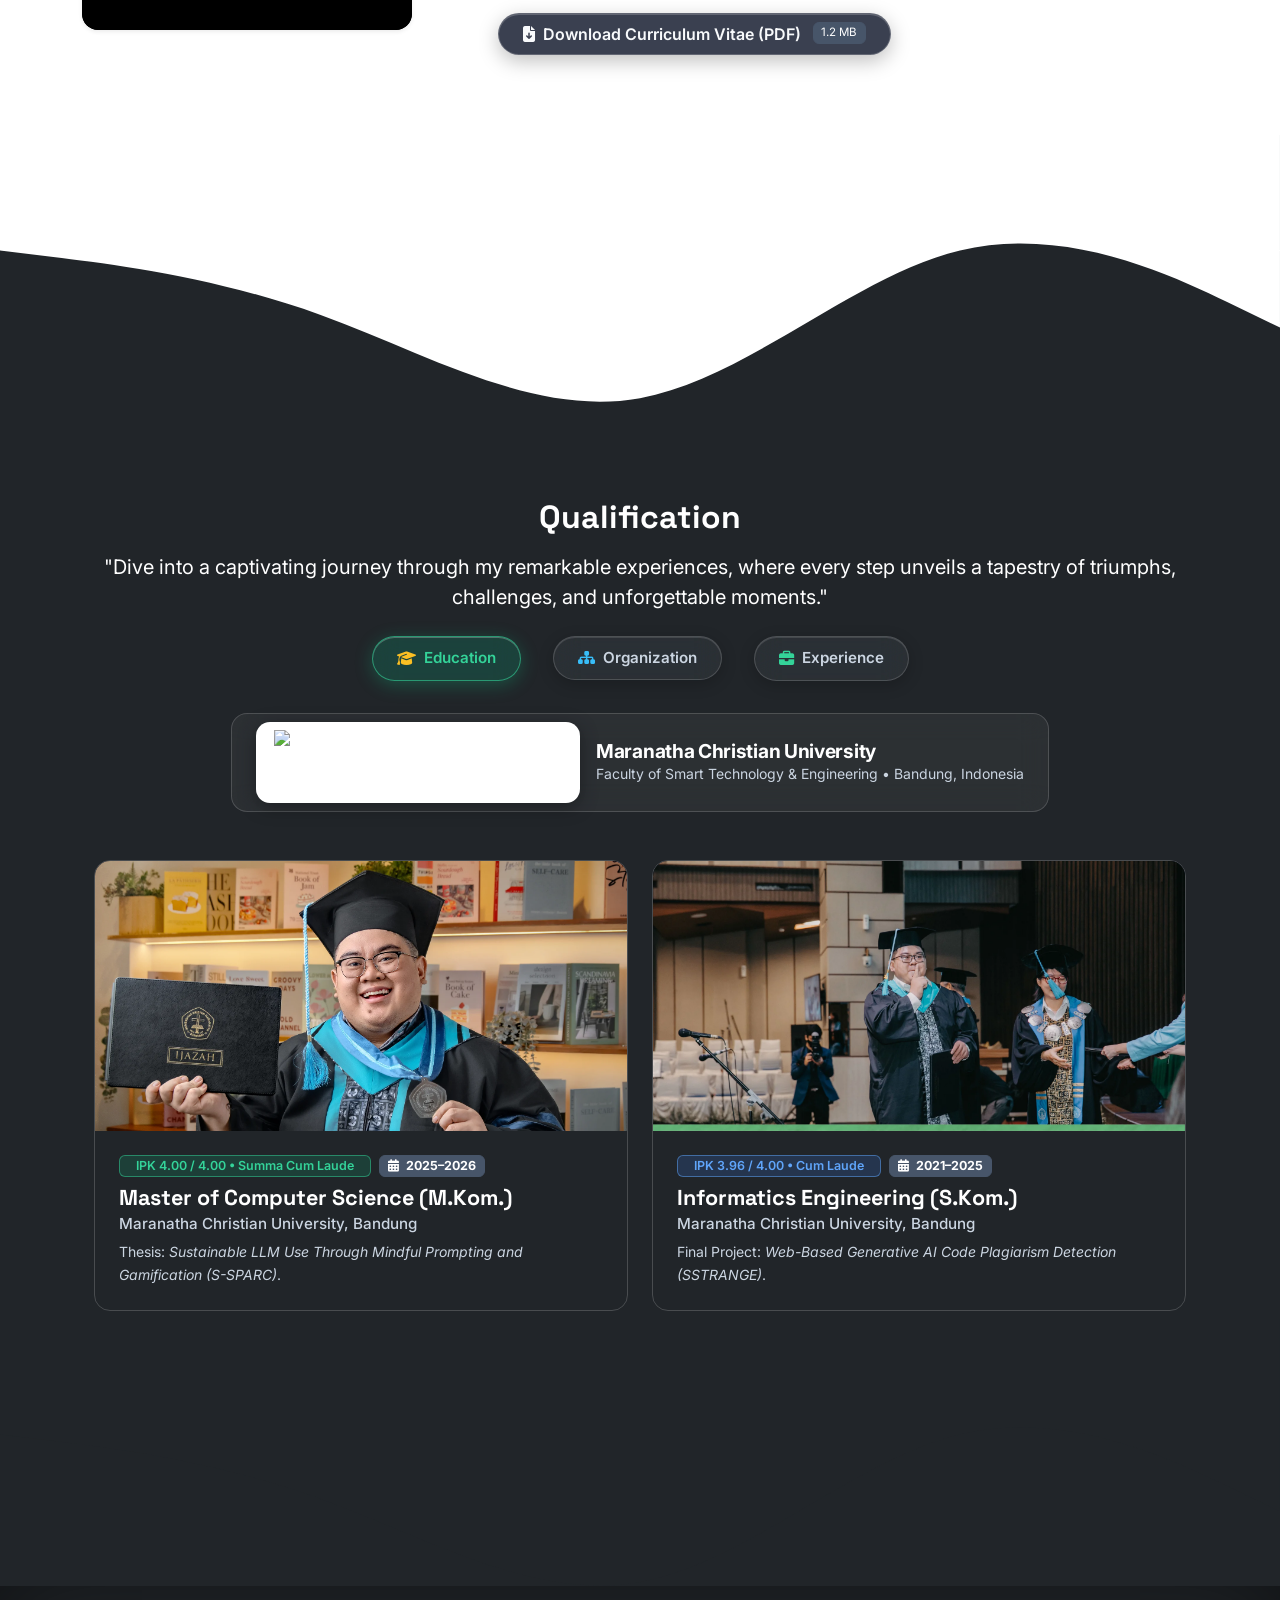
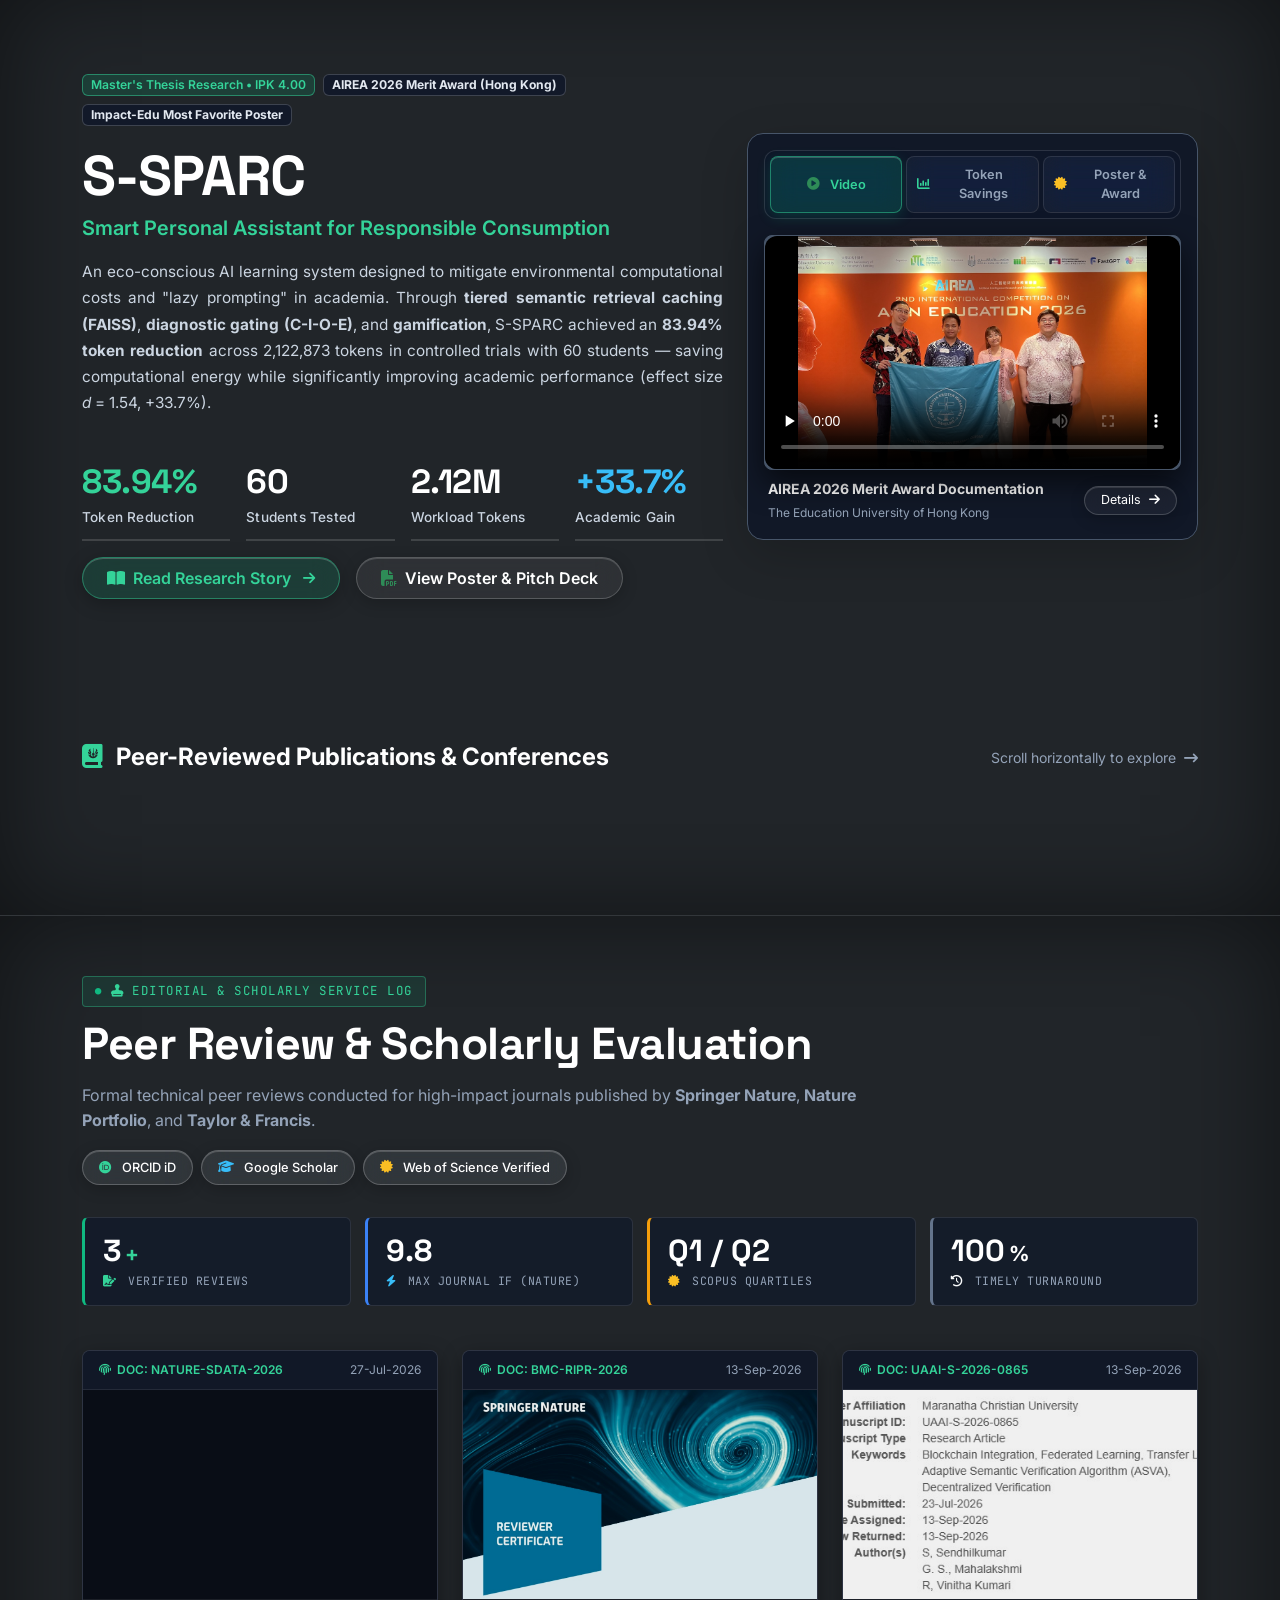
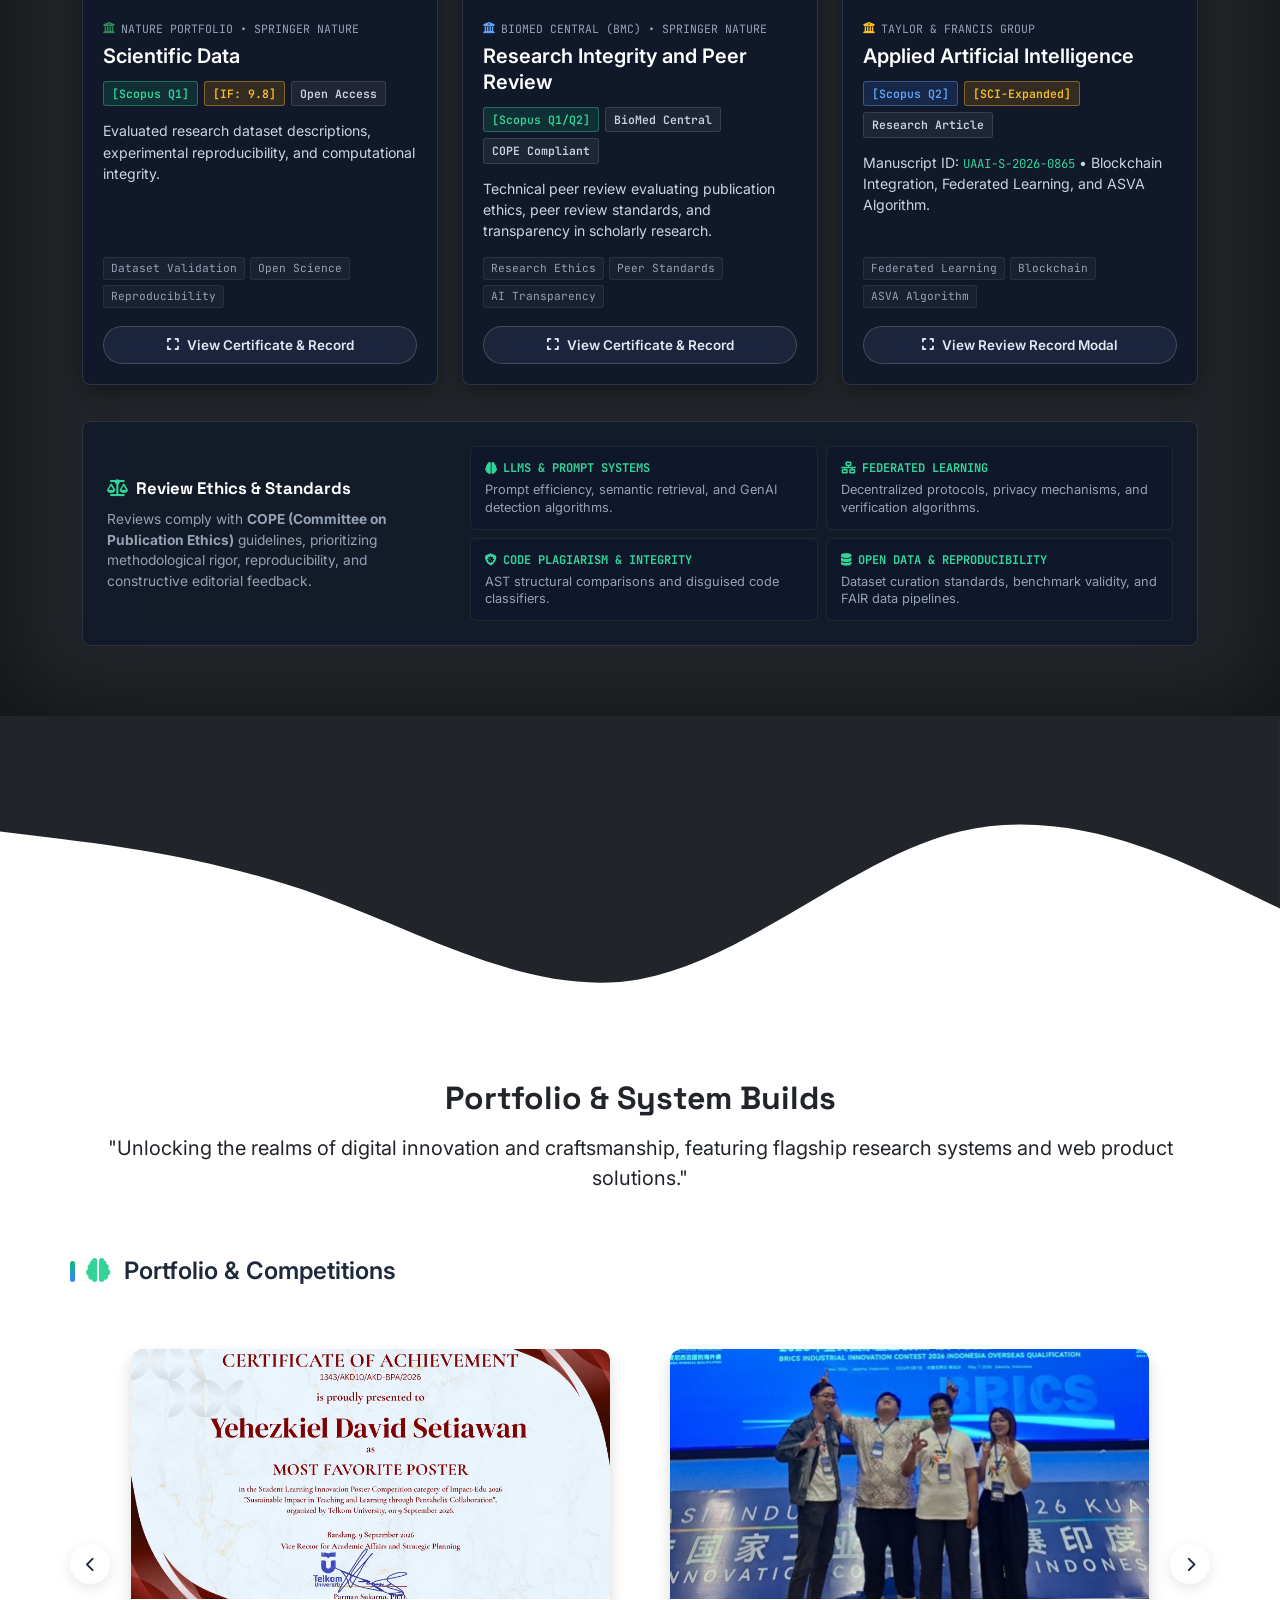
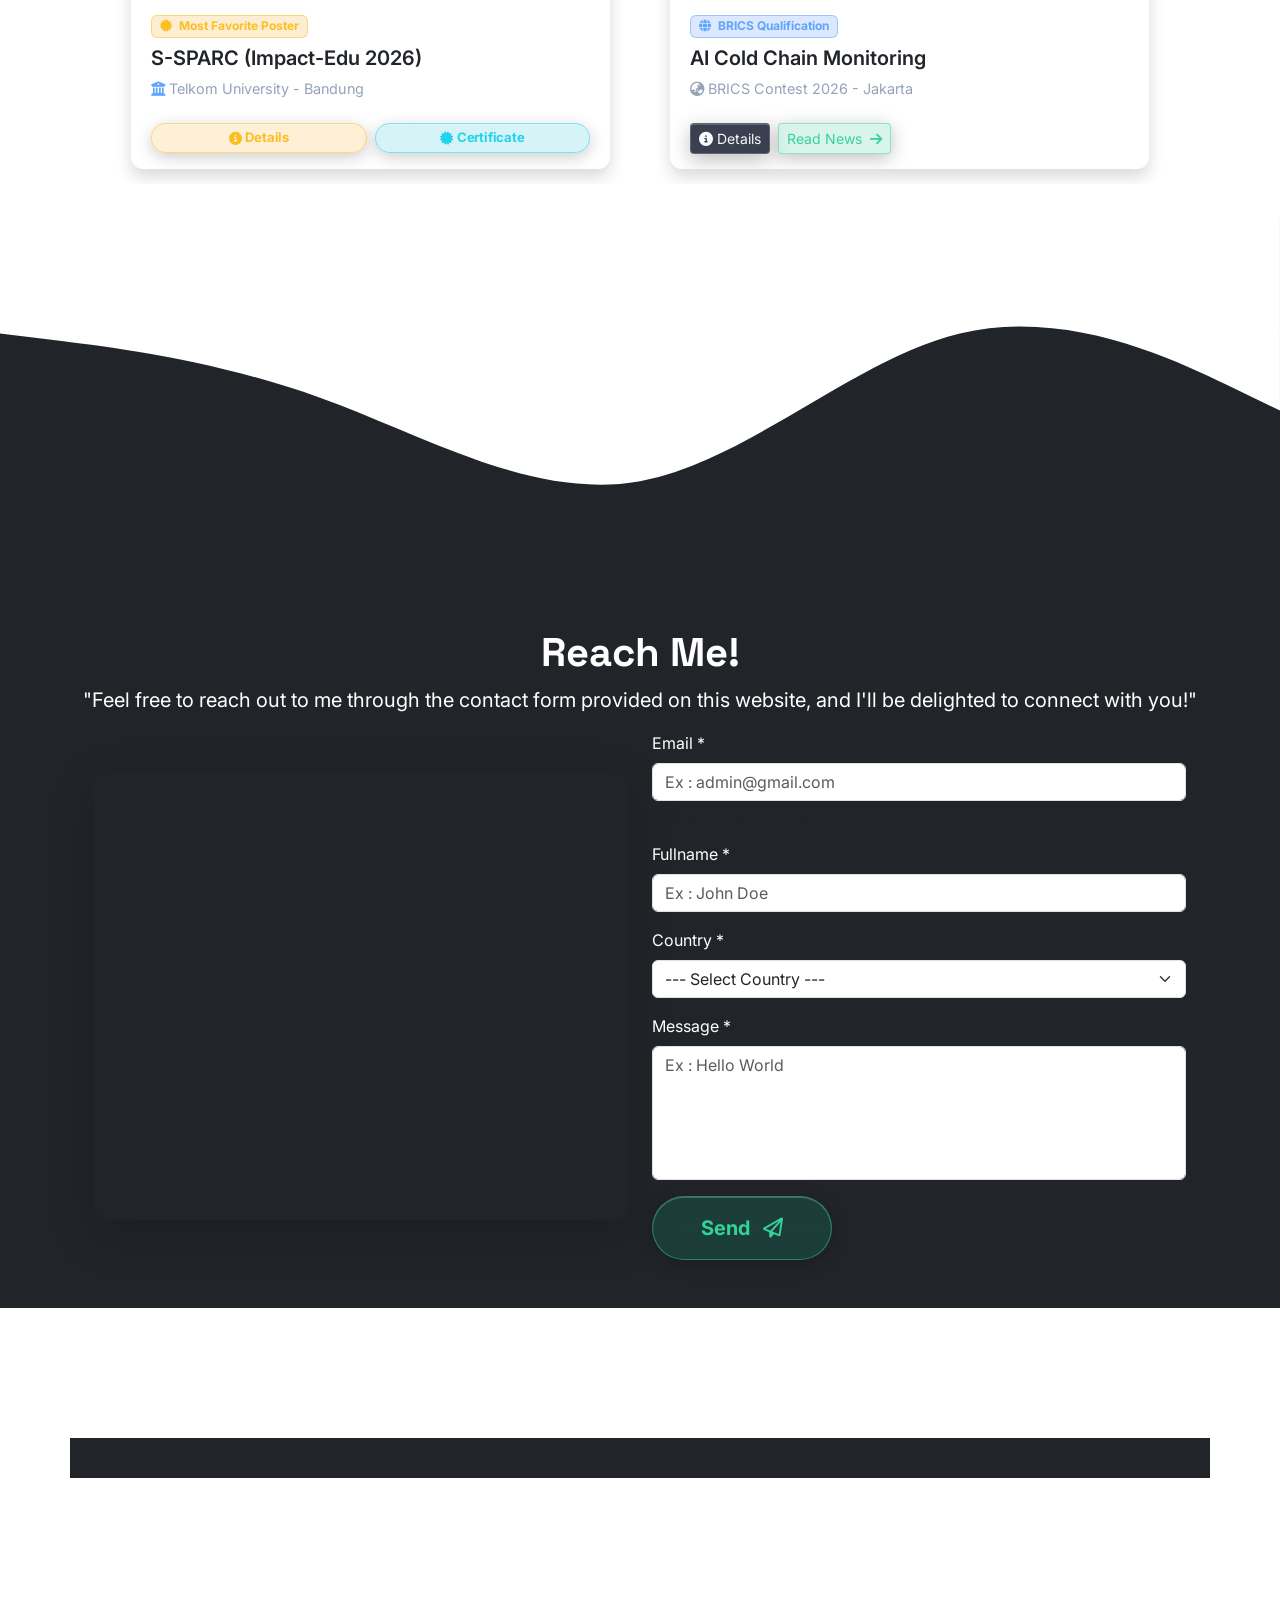
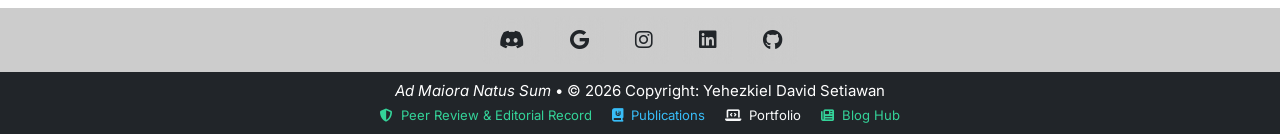
==== commit 57606461: "Enhance: Apply unified master glassmorphism styling across 100% of website buttons" ====
--- a/index.html
+++ b/index.html
@@ -44,7 +44,7 @@
   <!-- Core Stylesheets -->
   <link href="https://cdn.jsdelivr.net/npm/bootstrap@5.2.3/dist/css/bootstrap.min.css" rel="stylesheet"
     integrity="sha384-rbsA2VBKQhggwzxH7pPCaAqO46MgnOM80zW1RWuH61DGLwZJEdK2Kadq2F9CUG65" crossorigin="anonymous" />
-  <link rel="stylesheet" href="css/style.css?v=55" />
+  <link rel="stylesheet" href="css/style.css?v=56" />
   <link rel="stylesheet" href="css/custom-carousel.css" />
   <link rel="stylesheet" href="css/chatbot.css?v=46" />
   <link rel="stylesheet" href="css/three-world.css?v=3" />
--- a/css/style.css
+++ b/css/style.css
@@ -2352,3 +2352,241 @@
   border-radius: 16px !important;
   display: block !important;
 }
+
+
+/* ==========================================================================
+   MASTER GLASSMORPHISM BUTTON SYSTEM (100% UNIFIED ACROSS ENTIRE PORTFOLIO)
+   ========================================================================== */
+
+/* Universal Glassmorphism Baseline for all Buttons and Button Links */
+.btn,
+button.btn,
+a.btn,
+.btn-hero-primary,
+.btn-hero-secondary,
+.qual-tab-btn,
+.sparc-media-tab,
+.hero-badge-pill,
+.secret-door-btn,
+.btn-pub-details,
+.btn-pub-paper,
+.btn-dossier-inspect,
+.btn-sparc-solid,
+.chip-btn,
+#contact-button {
+  backdrop-filter: blur(14px) saturate(160%) !important;
+  -webkit-backdrop-filter: blur(14px) saturate(160%) !important;
+  transition: all 0.25s cubic-bezier(0.16, 1, 0.3, 1) !important;
+}
+
+/* 1. Emerald / Success Glass (Hero, Navbar, S-SPARC, Contact, Modals) */
+.btn-success,
+.btn-outline-success,
+.btn-hero-primary,
+.btn-sparc-green,
+.btn-pub-paper,
+#contact-button {
+  background: rgba(16, 185, 129, 0.16) !important;
+  border: 1px solid rgba(52, 211, 153, 0.48) !important;
+  color: #34d399 !important;
+  box-shadow: 0 4px 18px rgba(0, 0, 0, 0.25), inset 0 1px 0 rgba(255, 255, 255, 0.22) !important;
+}
+
+.btn-success:hover,
+.btn-outline-success:hover,
+.btn-hero-primary:hover,
+.btn-sparc-green:hover,
+.btn-pub-paper:hover,
+#contact-button:hover {
+  background: rgba(16, 185, 129, 0.3) !important;
+  border-color: rgba(52, 211, 153, 0.85) !important;
+  color: #ffffff !important;
+  transform: translateY(-2px);
+  box-shadow: 0 8px 28px rgba(16, 185, 129, 0.38), inset 0 1px 0 rgba(255, 255, 255, 0.38) !important;
+}
+
+.btn-success:active,
+.btn-outline-success:active,
+.btn-hero-primary:active,
+#contact-button:active {
+  transform: translateY(0) !important;
+}
+
+/* 2. Light / Frosted White Glass */
+.btn-outline-light,
+.btn-light,
+.btn-pub-details,
+.hero-badge-pill,
+.secret-door-btn {
+  background: rgba(255, 255, 255, 0.08) !important;
+  border: 1px solid rgba(255, 255, 255, 0.22) !important;
+  color: #ffffff !important;
+  box-shadow: 0 4px 16px rgba(0, 0, 0, 0.2), inset 0 1px 0 rgba(255, 255, 255, 0.18) !important;
+}
+
+.btn-outline-light:hover,
+.btn-light:hover,
+.btn-pub-details:hover,
+.hero-badge-pill:hover,
+.secret-door-btn:hover {
+  background: rgba(255, 255, 255, 0.18) !important;
+  border-color: rgba(255, 255, 255, 0.45) !important;
+  color: #ffffff !important;
+  transform: translateY(-2px);
+  box-shadow: 0 8px 24px rgba(0, 0, 0, 0.3), inset 0 1px 0 rgba(255, 255, 255, 0.35) !important;
+}
+
+/* 3. Dark Charcoal Glass (CV Download, Secondary, Modal Close) */
+.btn-dark,
+.btn-secondary,
+.btn-outline-secondary,
+.btn-cv-glass,
+#about .btn-dark {
+  background: rgba(15, 23, 42, 0.82) !important;
+  border: 1px solid rgba(255, 255, 255, 0.2) !important;
+  color: #f8fafc !important;
+  box-shadow: 0 6px 20px rgba(0, 0, 0, 0.25), inset 0 1px 0 rgba(255, 255, 255, 0.2) !important;
+}
+
+.btn-dark:hover,
+.btn-secondary:hover,
+.btn-outline-secondary:hover,
+.btn-cv-glass:hover,
+#about .btn-dark:hover {
+  background: rgba(15, 23, 42, 0.95) !important;
+  border-color: rgba(52, 211, 153, 0.6) !important;
+  color: #34d399 !important;
+  transform: translateY(-2px);
+  box-shadow: 0 10px 28px rgba(0, 0, 0, 0.35), inset 0 1px 0 rgba(255, 255, 255, 0.35) !important;
+}
+
+/* 4. Primary Blue Glass */
+.btn-primary,
+.btn-outline-primary,
+.btn-sparc-blue {
+  background: rgba(59, 130, 246, 0.16) !important;
+  border: 1px solid rgba(96, 165, 250, 0.5) !important;
+  color: #60a5fa !important;
+  box-shadow: 0 4px 16px rgba(0, 0, 0, 0.2), inset 0 1px 0 rgba(255, 255, 255, 0.2) !important;
+}
+
+.btn-primary:hover,
+.btn-outline-primary:hover,
+.btn-sparc-blue:hover {
+  background: rgba(59, 130, 246, 0.3) !important;
+  border-color: rgba(96, 165, 250, 0.85) !important;
+  color: #ffffff !important;
+  transform: translateY(-2px);
+  box-shadow: 0 8px 25px rgba(59, 130, 246, 0.35), inset 0 1px 0 rgba(255, 255, 255, 0.35) !important;
+}
+
+/* 5. Warning / Amber Gold Glass */
+.btn-warning,
+.btn-outline-warning,
+.btn-sparc-gold {
+  background: rgba(245, 158, 11, 0.16) !important;
+  border: 1px solid rgba(251, 191, 36, 0.5) !important;
+  color: #fbbf24 !important;
+  box-shadow: 0 4px 16px rgba(0, 0, 0, 0.2), inset 0 1px 0 rgba(255, 255, 255, 0.2) !important;
+}
+
+.btn-warning:hover,
+.btn-outline-warning:hover,
+.btn-sparc-gold:hover {
+  background: rgba(245, 158, 11, 0.3) !important;
+  border-color: rgba(251, 191, 36, 0.85) !important;
+  color: #ffffff !important;
+  transform: translateY(-2px);
+  box-shadow: 0 8px 25px rgba(245, 158, 11, 0.35), inset 0 1px 0 rgba(255, 255, 255, 0.35) !important;
+}
+
+/* 6. Info / Cyan Glass */
+.btn-info,
+.btn-outline-info,
+.btn-sparc-cyan {
+  background: rgba(6, 182, 212, 0.16) !important;
+  border: 1px solid rgba(34, 211, 238, 0.5) !important;
+  color: #22d3ee !important;
+  box-shadow: 0 4px 16px rgba(0, 0, 0, 0.2), inset 0 1px 0 rgba(255, 255, 255, 0.2) !important;
+}
+
+.btn-info:hover,
+.btn-outline-info:hover,
+.btn-sparc-cyan:hover {
+  background: rgba(6, 182, 212, 0.3) !important;
+  border-color: rgba(34, 211, 238, 0.85) !important;
+  color: #ffffff !important;
+  transform: translateY(-2px);
+  box-shadow: 0 8px 25px rgba(6, 182, 212, 0.35), inset 0 1px 0 rgba(255, 255, 255, 0.35) !important;
+}
+
+/* 7. Danger / Red Glass */
+.btn-danger,
+.btn-outline-danger {
+  background: rgba(239, 68, 68, 0.16) !important;
+  border: 1px solid rgba(248, 113, 113, 0.5) !important;
+  color: #f87171 !important;
+  box-shadow: 0 4px 16px rgba(0, 0, 0, 0.2), inset 0 1px 0 rgba(255, 255, 255, 0.2) !important;
+}
+
+.btn-danger:hover,
+.btn-outline-danger:hover {
+  background: rgba(239, 68, 68, 0.3) !important;
+  border-color: rgba(248, 113, 113, 0.85) !important;
+  color: #ffffff !important;
+  transform: translateY(-2px);
+  box-shadow: 0 8px 25px rgba(239, 68, 68, 0.35) !important;
+}
+
+/* 8. Qualification & Interactive Tabs Glass */
+.qual-tab-btn {
+  background: rgba(255, 255, 255, 0.05) !important;
+  border: 1px solid rgba(255, 255, 255, 0.16) !important;
+  color: #cbd5e1 !important;
+}
+
+.qual-tab-btn:hover {
+  background: rgba(255, 255, 255, 0.14) !important;
+  border-color: rgba(255, 255, 255, 0.35) !important;
+  color: #ffffff !important;
+}
+
+.qual-tab-btn.active {
+  background: rgba(16, 185, 129, 0.2) !important;
+  border-color: rgba(52, 211, 153, 0.6) !important;
+  color: #34d399 !important;
+  box-shadow: 0 4px 18px rgba(16, 185, 129, 0.3), inset 0 1px 0 rgba(255, 255, 255, 0.25) !important;
+}
+
+/* 9. Peer Review Dossier Inspect Button */
+.btn-dossier-inspect {
+  background: rgba(255, 255, 255, 0.06) !important;
+  border: 1px solid rgba(255, 255, 255, 0.18) !important;
+  color: #e2e8f0 !important;
+  border-radius: 50px !important;
+  padding: 8px 18px !important;
+}
+
+.btn-dossier-inspect:hover {
+  background: rgba(16, 185, 129, 0.25) !important;
+  border-color: rgba(52, 211, 153, 0.75) !important;
+  color: #ffffff !important;
+  transform: translateY(-2px);
+  box-shadow: 0 6px 20px rgba(16, 185, 129, 0.3) !important;
+}
+
+/* 10. Chatbot Chips Glass */
+.chip-btn {
+  background: rgba(255, 255, 255, 0.06) !important;
+  border: 1px solid rgba(255, 255, 255, 0.18) !important;
+  color: #e2e8f0 !important;
+  backdrop-filter: blur(10px) !important;
+  border-radius: 9999px !important;
+  transition: all 0.2s ease !important;
+}
+
+.chip-btn:hover {
+  background: rgba(16, 185, 129, 0.2) !important;
+  border-color: rgba(52, 211, 153, 0.6) !important;
+  color: #34d399 !important;
+}
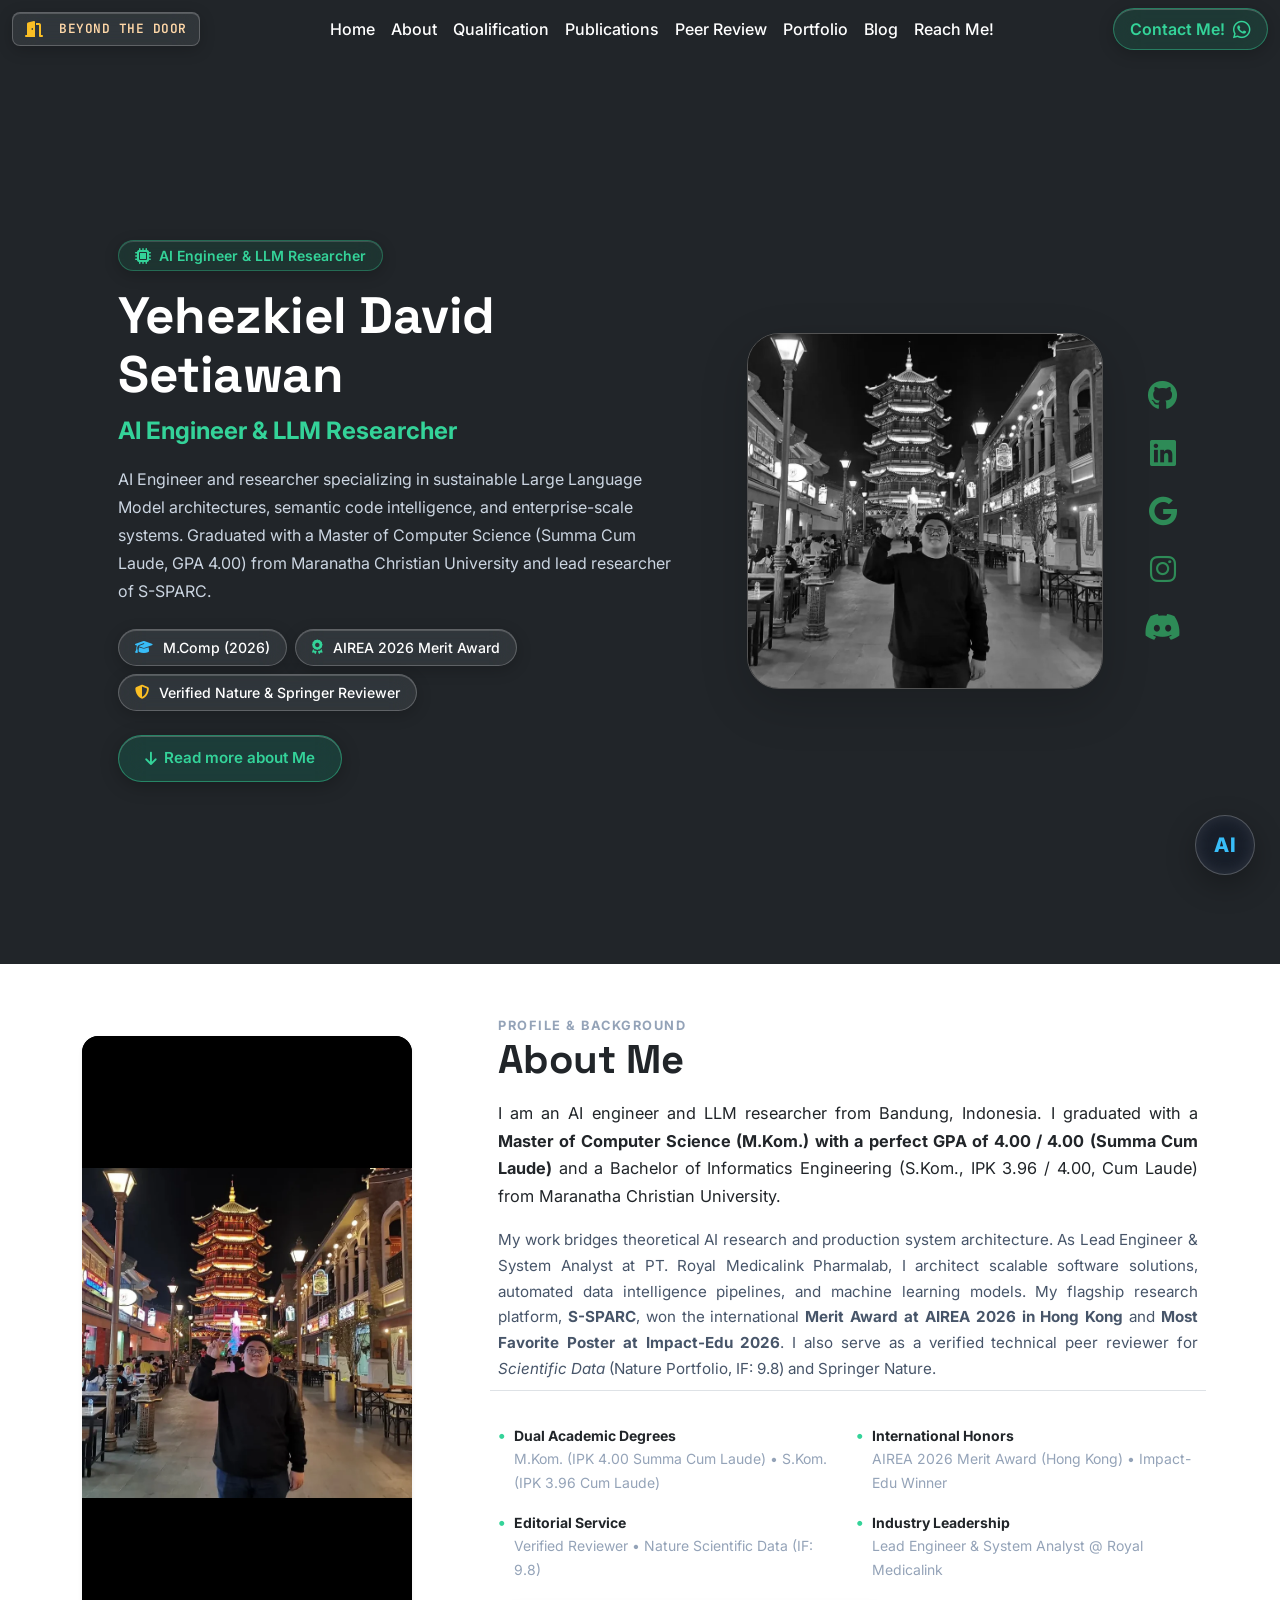
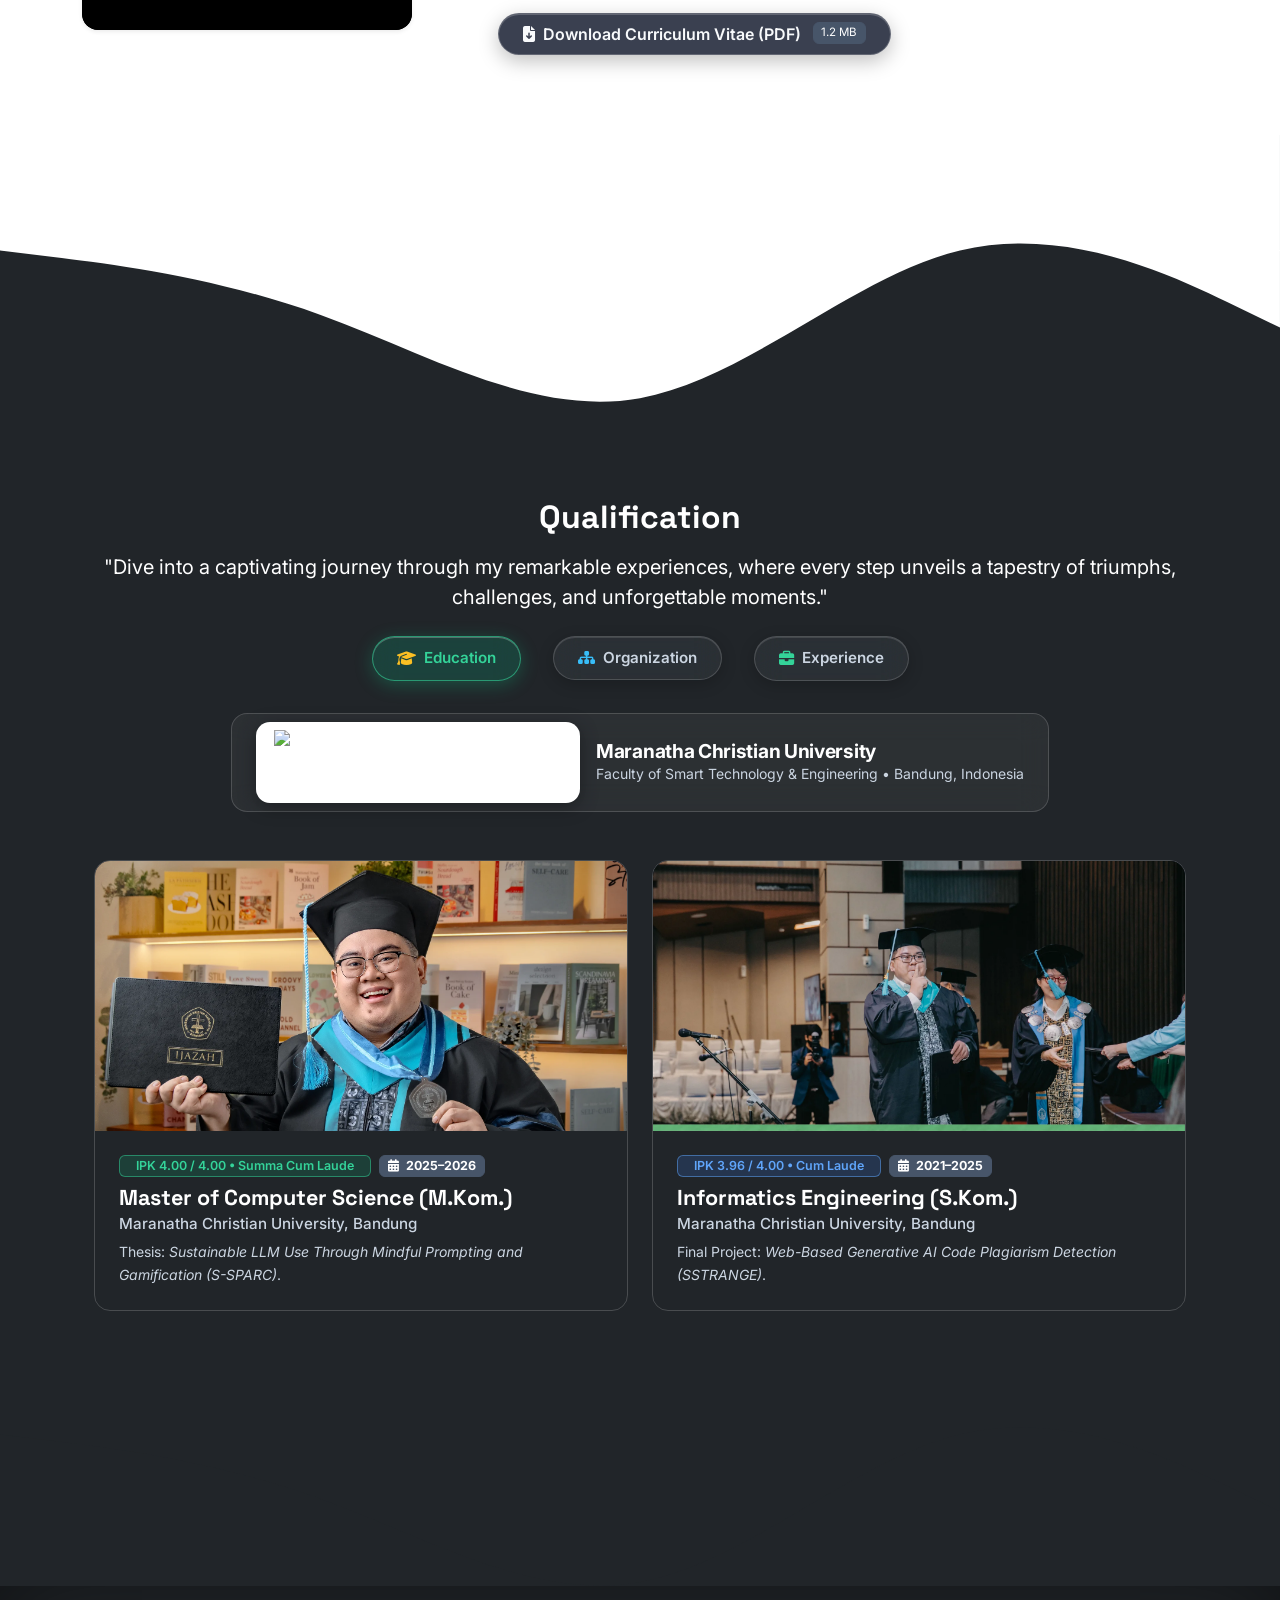
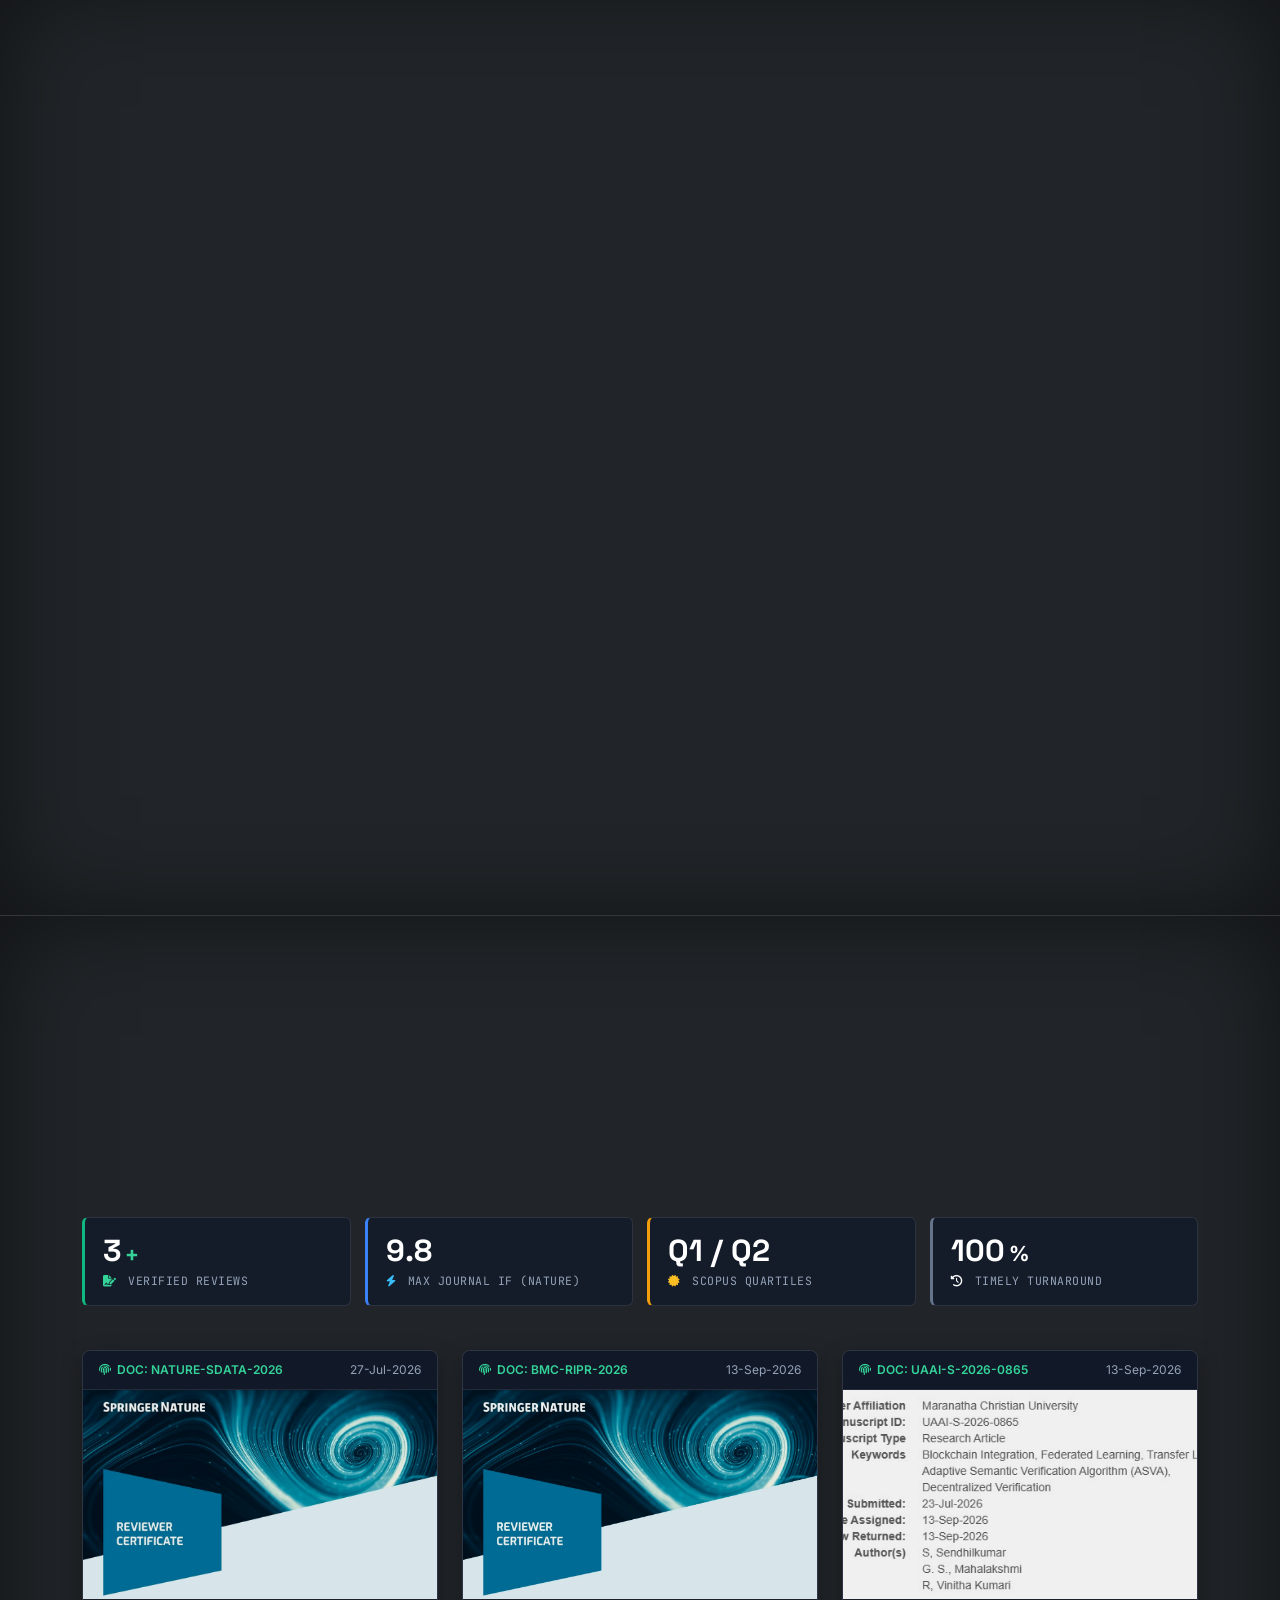
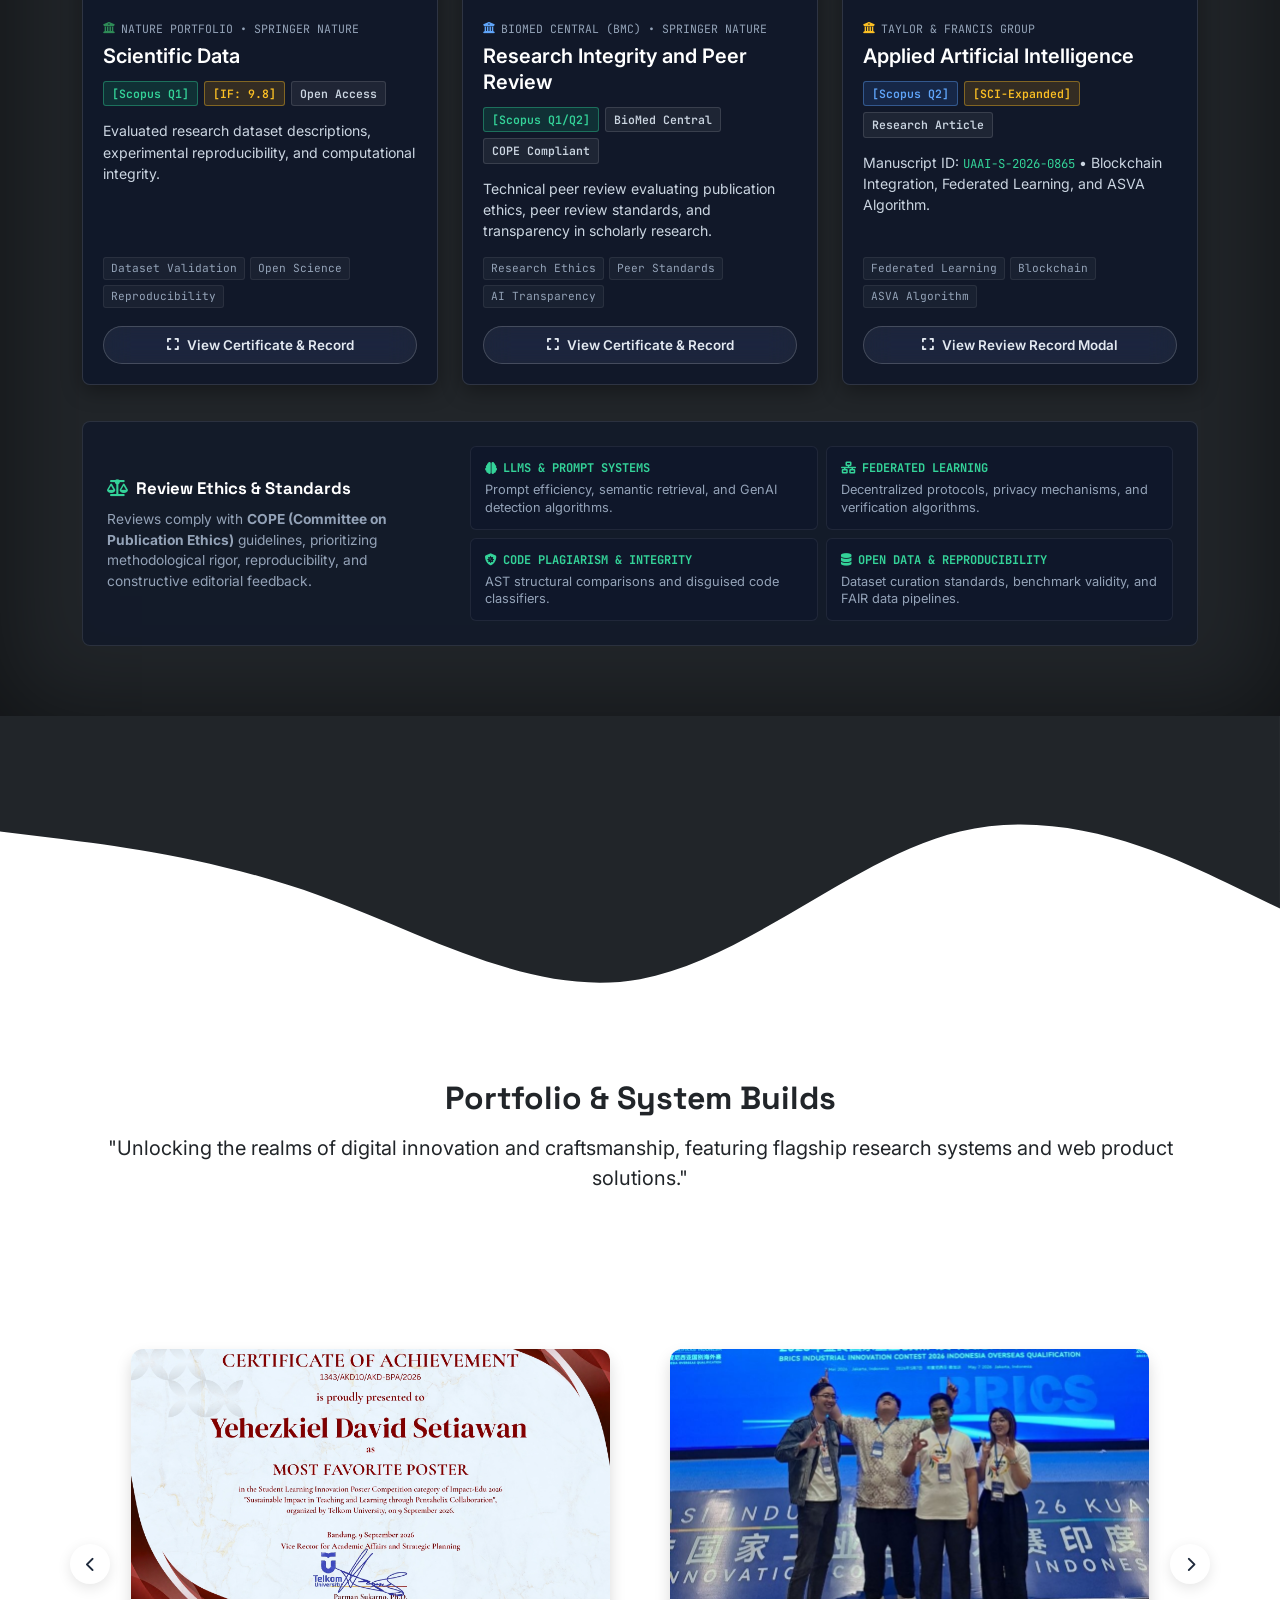
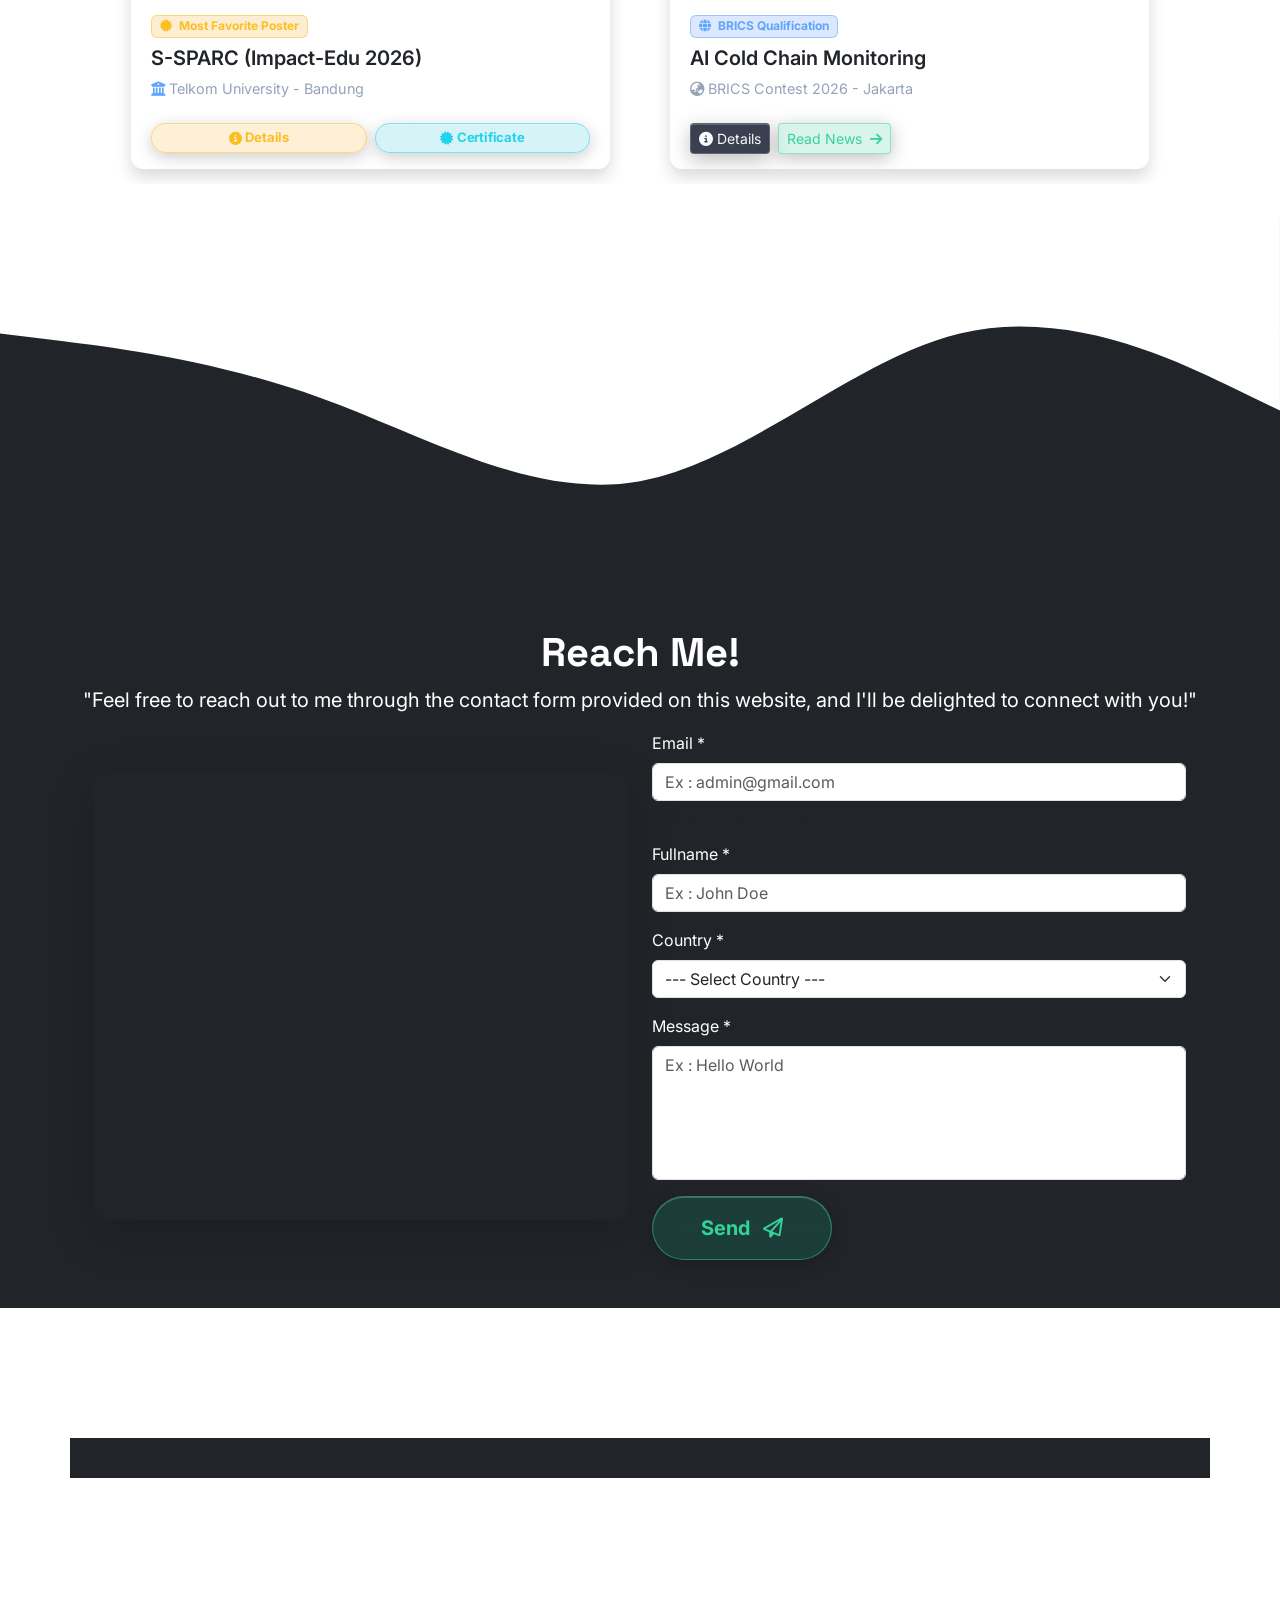
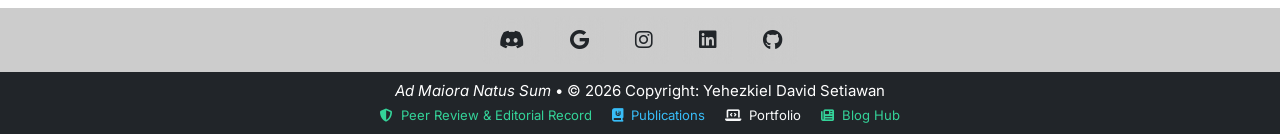
==== commit db22c75c: "Fix: Remove undefined title bug in head and eliminate remaining emoji artifacts" ====
--- a/index.html
+++ b/index.html
@@ -5,6 +5,7 @@
   <!-- Meta Tags for SEO & Accessibility -->
   <meta charset="utf-8" />
   <meta name="viewport" content="width=device-width, initial-scale=1, maximum-scale=5, user-scalable=yes" />
+  <title>Yehezkiel David Setiawan | AI Engineer &amp; LLM Researcher</title>
   <meta name="description"
     content="Yehezkiel David Setiawan - AI Engineer & LLM Researcher. Master of Computer Science (M.Kom., Perfect GPA 4.00 / Summa Cum Laude) & Bachelor of Informatics (S.Kom., IPK 3.96 / Cum Laude) from Maranatha Christian University. AI Engineer & LLM Researcher specializing in sustainable AI and code intelligence." />
   <meta name="keywords"
@@ -3116,65 +3117,6 @@
     <!-- Visual Interactive Initialization Script -->
     <script>
       $(document).ready(function () {
-        // GSAP Dynamic Cycling Typewriter
-        if (typeof gsap !== 'undefined' && typeof TextPlugin !== 'undefined') {
-          gsap.registerPlugin(TextPlugin);
-
-          gsap.to('.asepanaaa', {
-            duration: 0.8,
-            text: 'Hi, I am',
-            ease: 'none'
-          });
-
-          gsap.to('.asepanaa', {
-            duration: 1.8,
-            delay: 0.6,
-            text: 'Yehezkiel David Setiawan',
-            ease: 'none'
-          });
-
-          // Dynamic rotating subtitle
-          const dynamicRoles = [
-            "AI Engineer & LLM Researcher",
-            "Master of Computer Science (2026)",
-            "Specializing in LLM Innovation & Code Intelligence",
-            "Lead Engineer & System Analyst at Royal Medicalink"
-          ];
-
-          let roleIndex = 0;
-          function typeNextRole() {
-            const role = dynamicRoles[roleIndex];
-            roleIndex = (roleIndex + 1) % dynamicRoles.length;
-
-            gsap.to('.asep', {
-              duration: 1.4,
-              text: role,
-              ease: 'none',
-              onComplete: function () {
-                setTimeout(function () {
-                  gsap.to('.asep', {
-                    duration: 0.6,
-                    text: '',
-                    ease: 'none',
-                    onComplete: function () {
-                      setTimeout(typeNextRole, 250);
-                    }
-                  });
-                }, 2800);
-              }
-            });
-          }
-
-          setTimeout(typeNextRole, 1600);
-
-          gsap.to('.asepan', {
-            duration: 3.2,
-            delay: 2.0,
-            text: "Computer Science Master's graduate from Maranatha Christian University with a Bachelor's degree in Informatics Engineering. Specializing in Large Language Model (LLM) innovation, semantic code intelligence, and production-grade ML systems.",
-            ease: 'none'
-          });
-        }
-
         // 3D Photo Follow Mouse Effect
         const fotoHero = document.getElementById('fotoHero');
         if (fotoHero) {
@@ -3294,15 +3236,14 @@
           }
         }
 
-        // Title emoji cycler (deferred)
-        const emojis = [];
-        function changeEmoji() {
-          if (!document.hidden) {
-            const randomIndex = Math.floor(Math.random() * emojis.length);
-            document.title = 'Yehezkiel David S. ' + emojis[randomIndex];
+        // Page visibility title handler (clean, professional, zero emojis)
+        document.addEventListener('visibilitychange', function () {
+          if (document.hidden) {
+            document.title = 'Yehezkiel David Setiawan | AI Portfolio';
+          } else {
+            document.title = 'Yehezkiel David Setiawan | AI Engineer & LLM Researcher';
           }
-        }
-        setInterval(changeEmoji, 4000);
+        });
       });
     </script>
 
--- a/css/three-world.css
+++ b/css/three-world.css
@@ -177,7 +177,7 @@
   color: #cbd5e1;
 }
 
-/* ️ HUD Top Controls Bar */
+/* HUD Top Controls Bar */
 #three-hud-overlay {
   position: absolute;
   top: 0;
@@ -242,7 +242,7 @@
   50% { transform: scale(1.4); opacity: 0.5; }
 }
 
-/* ️ Live Weather HUD Badge */
+/* Live Weather HUD Badge */
 .hud-weather-badge {
   background: rgba(15, 23, 42, 0.85);
   backdrop-filter: blur(14px);
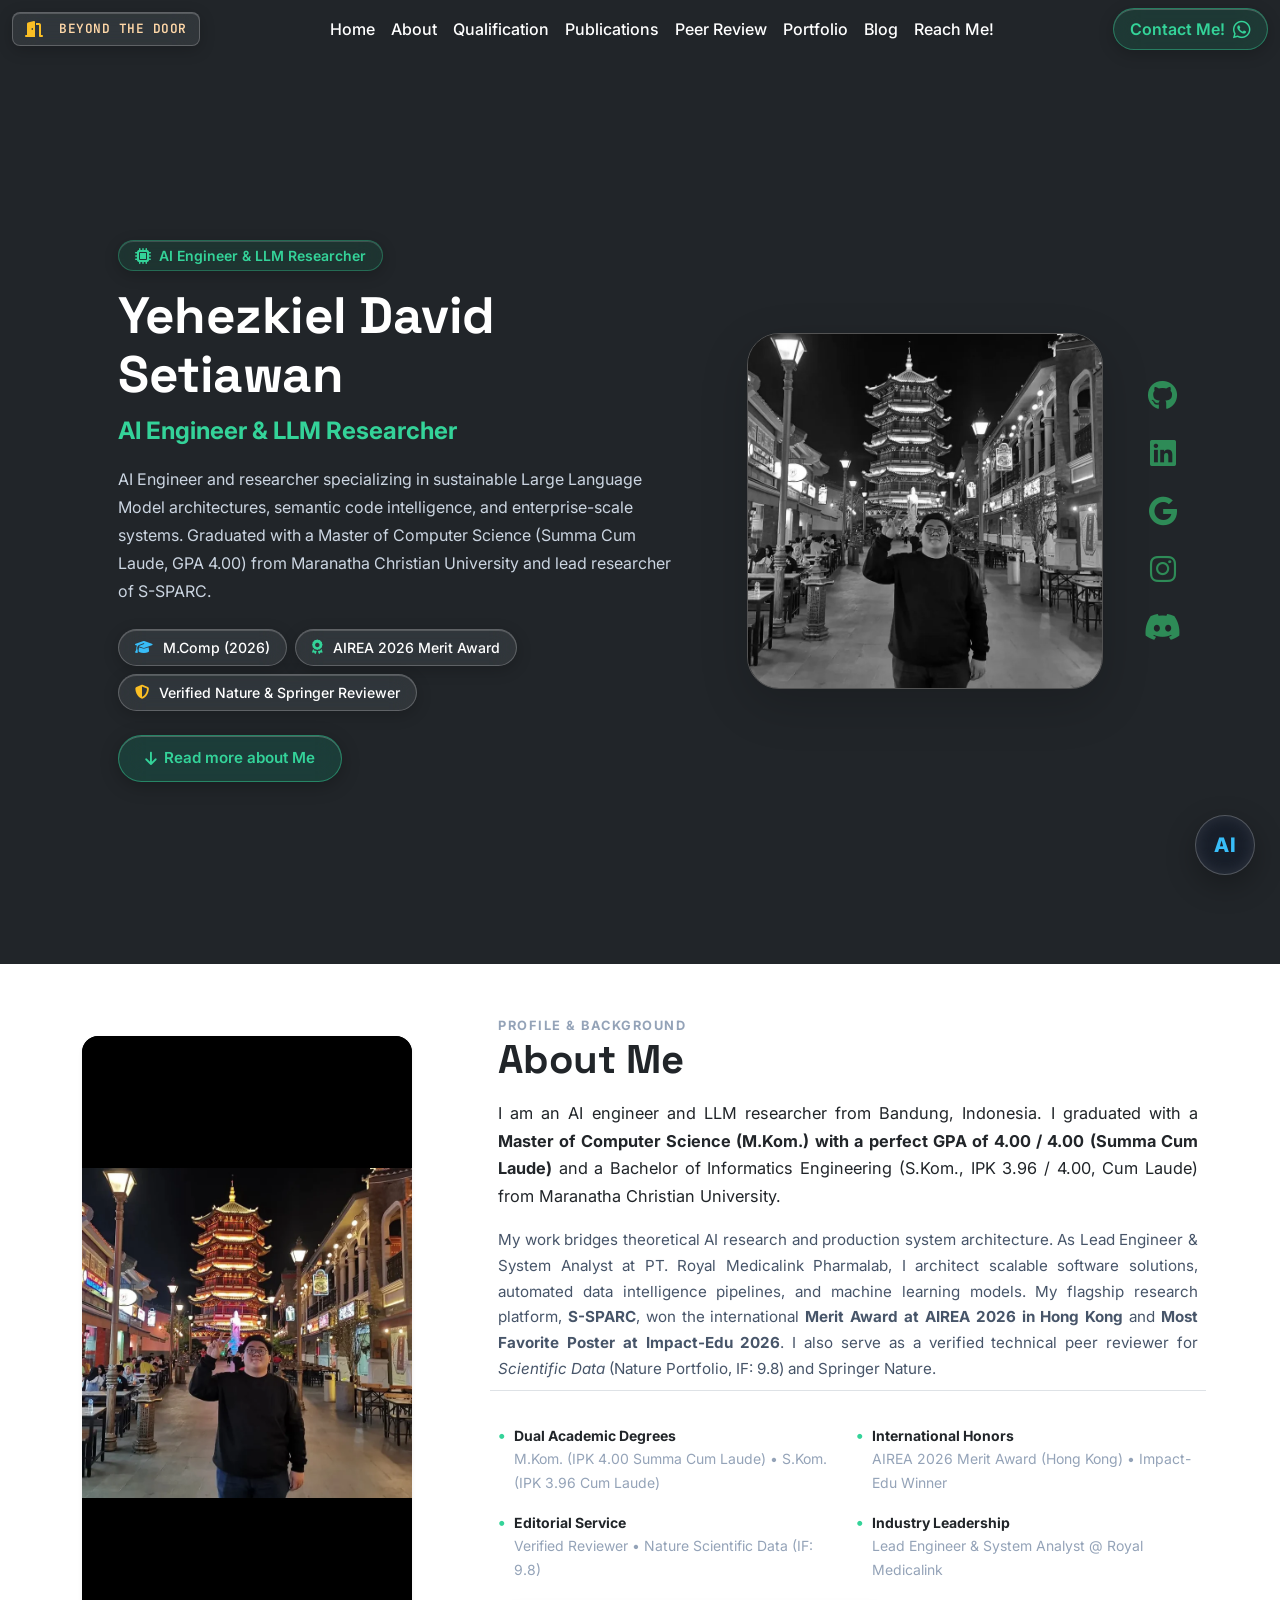
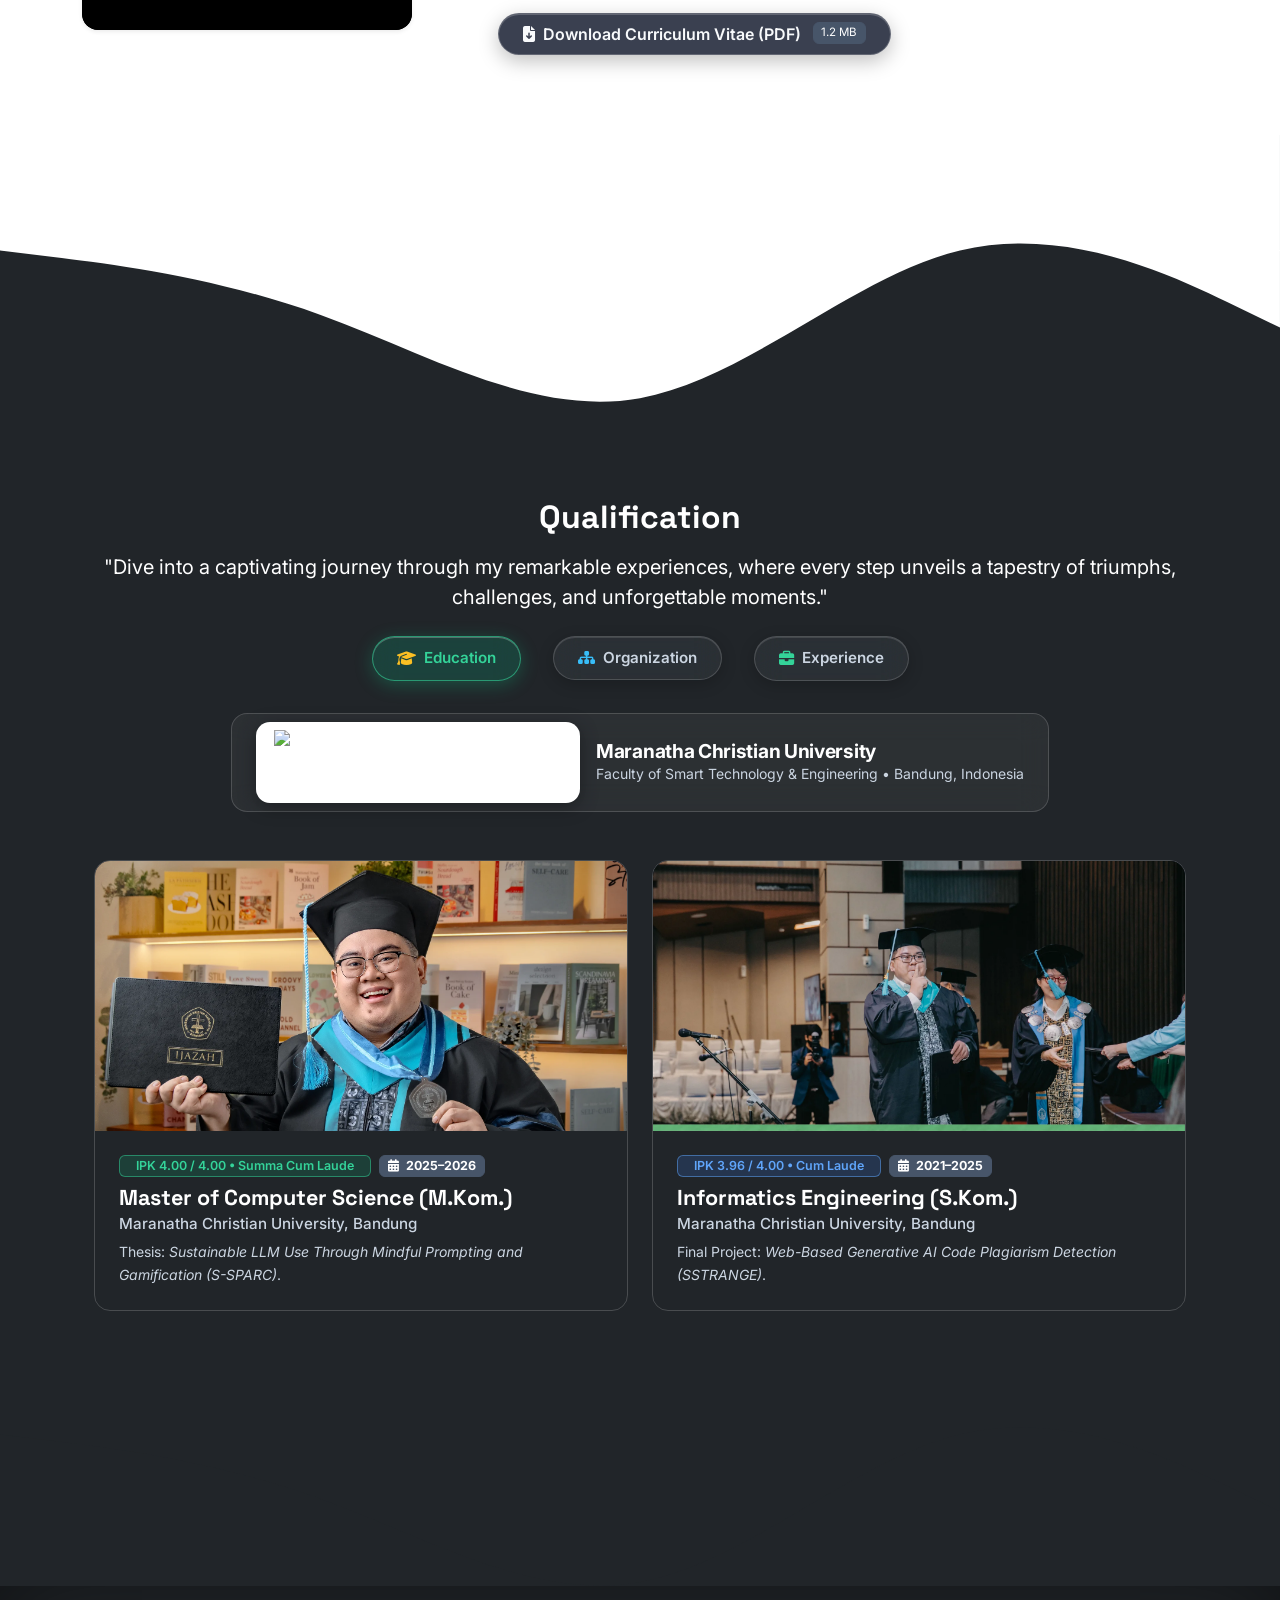
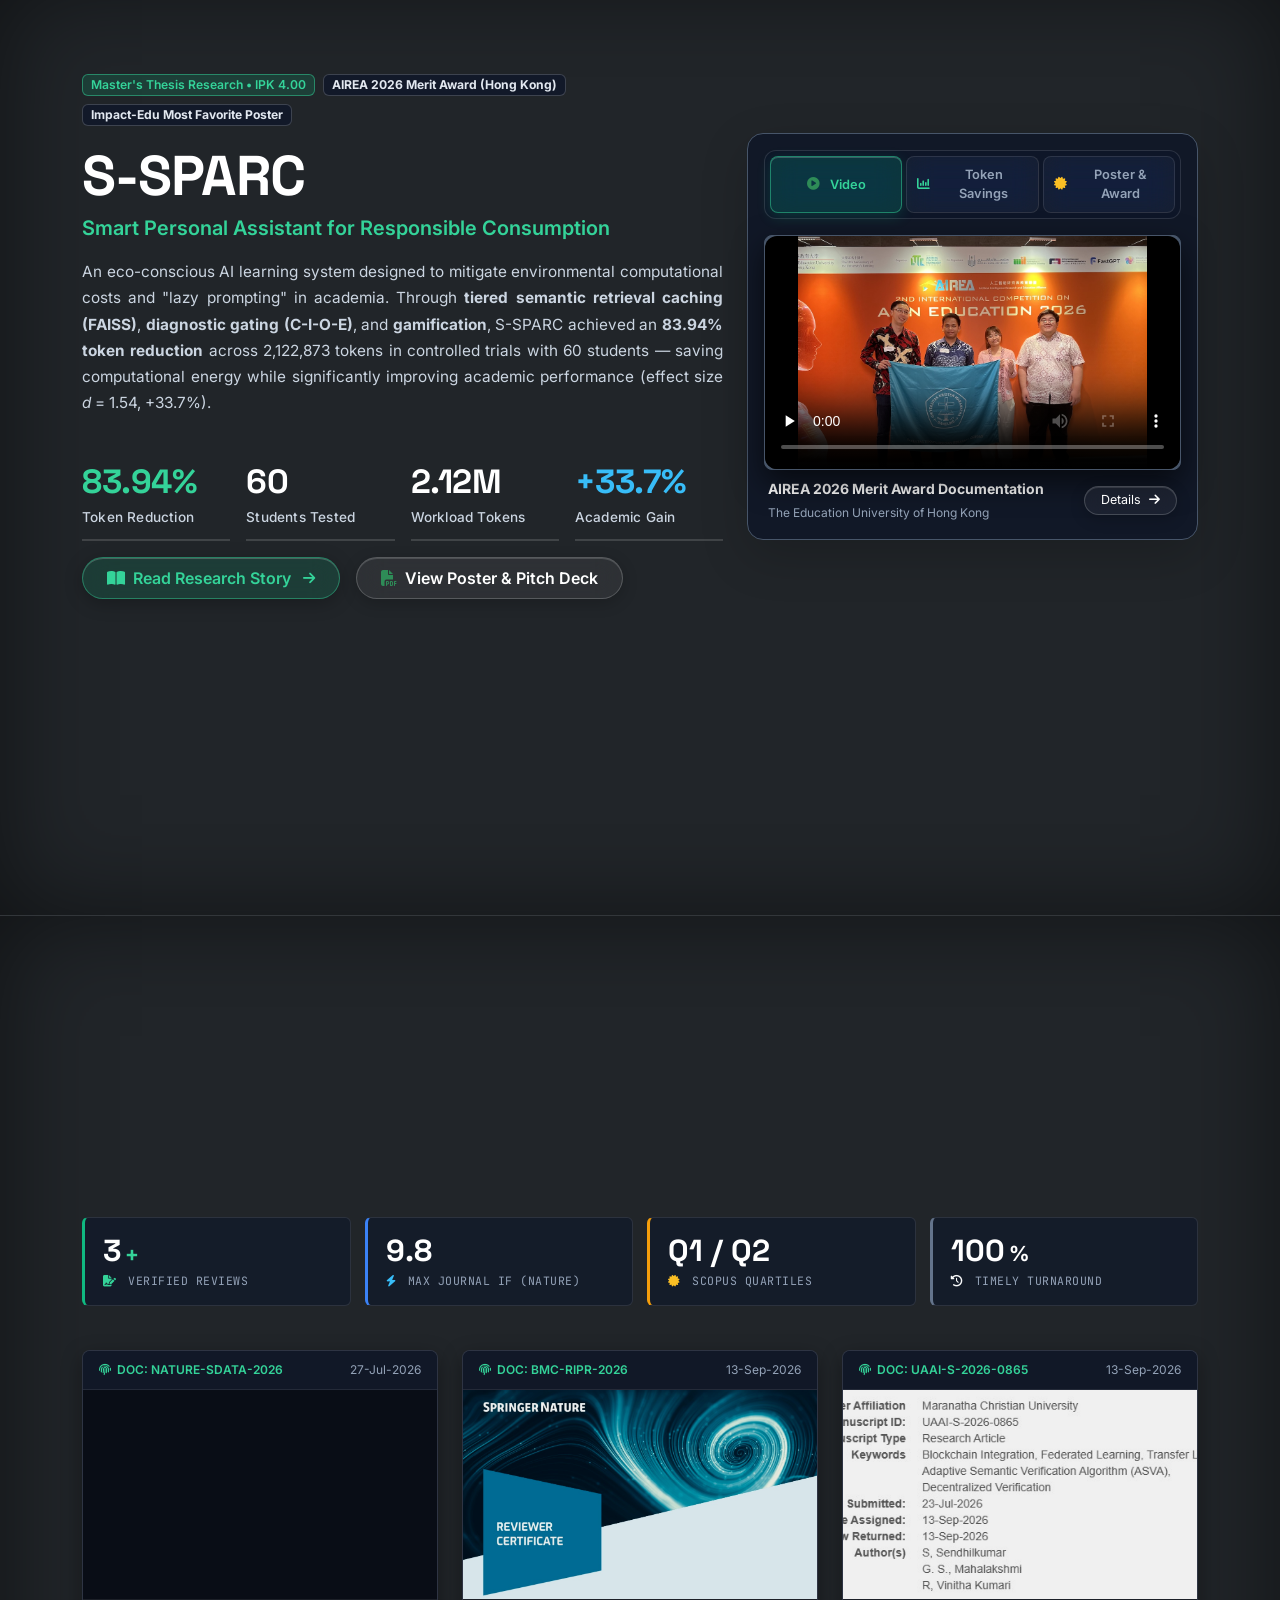
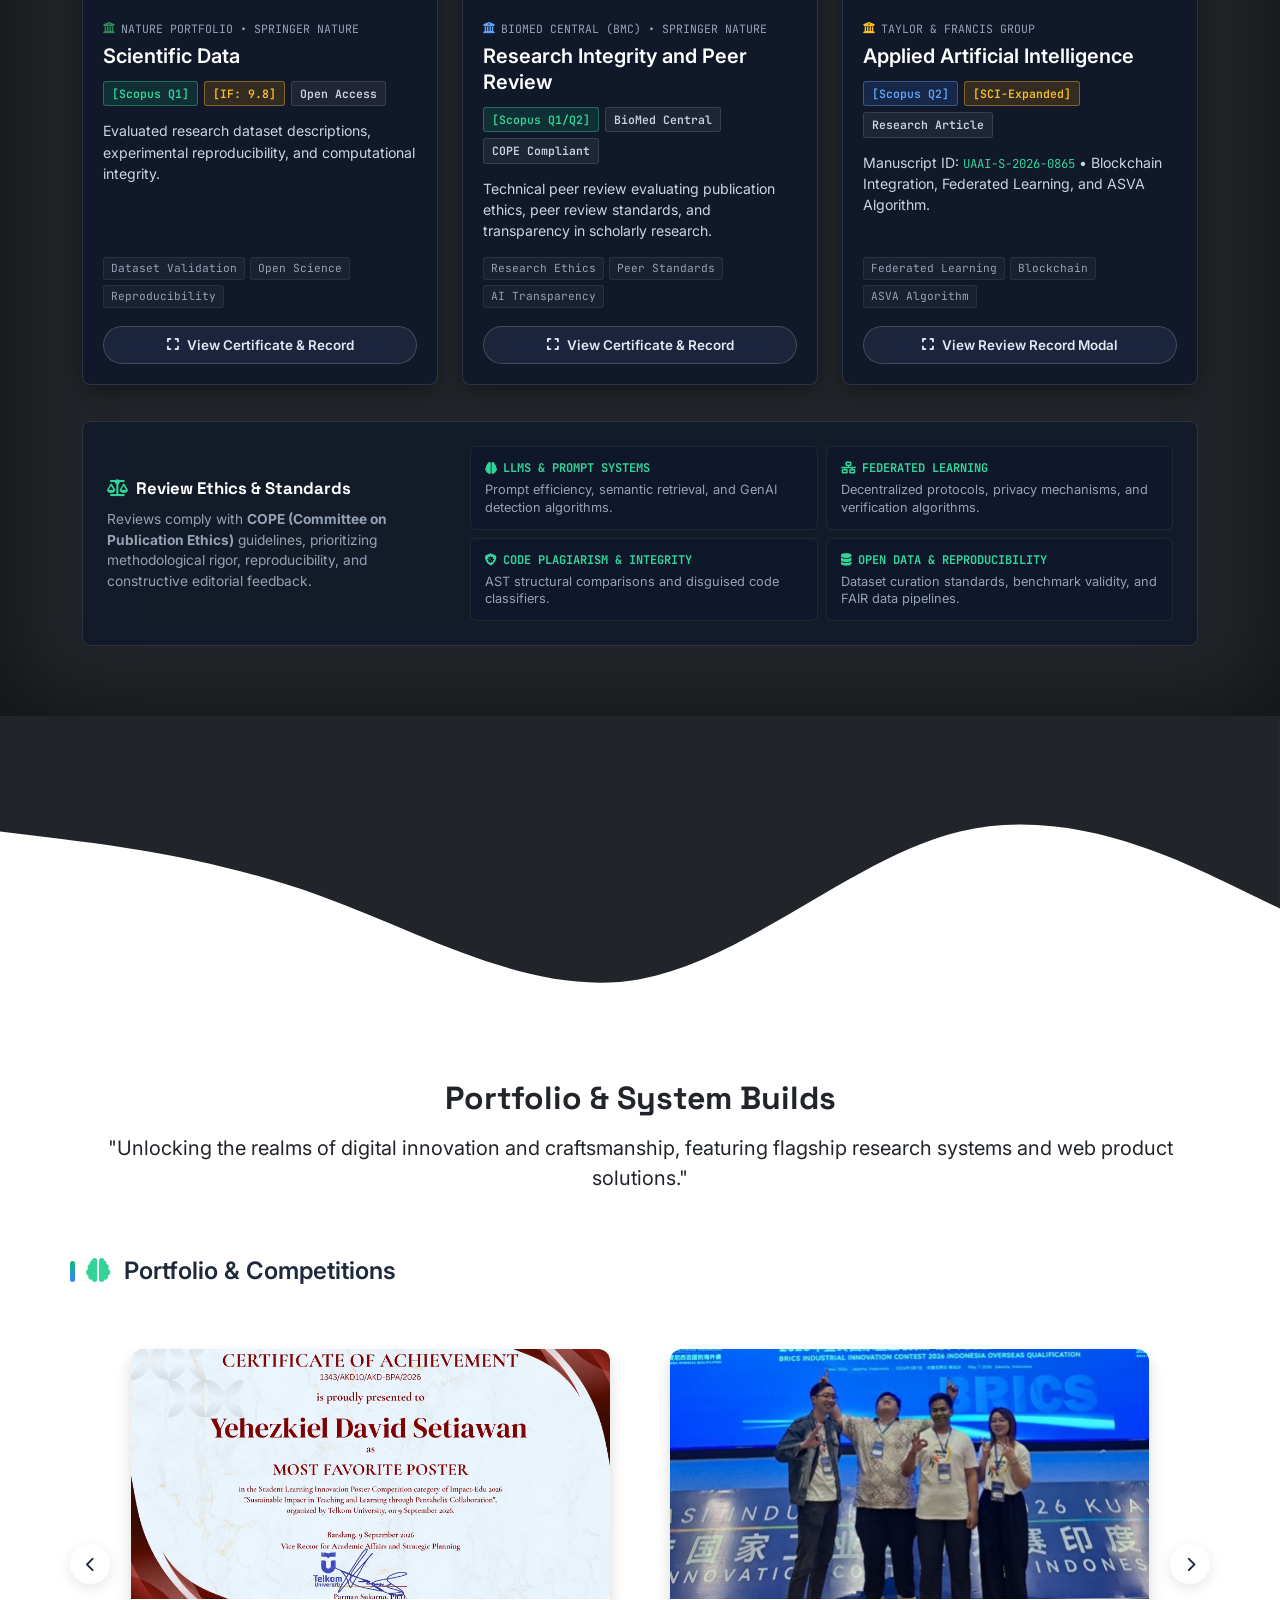
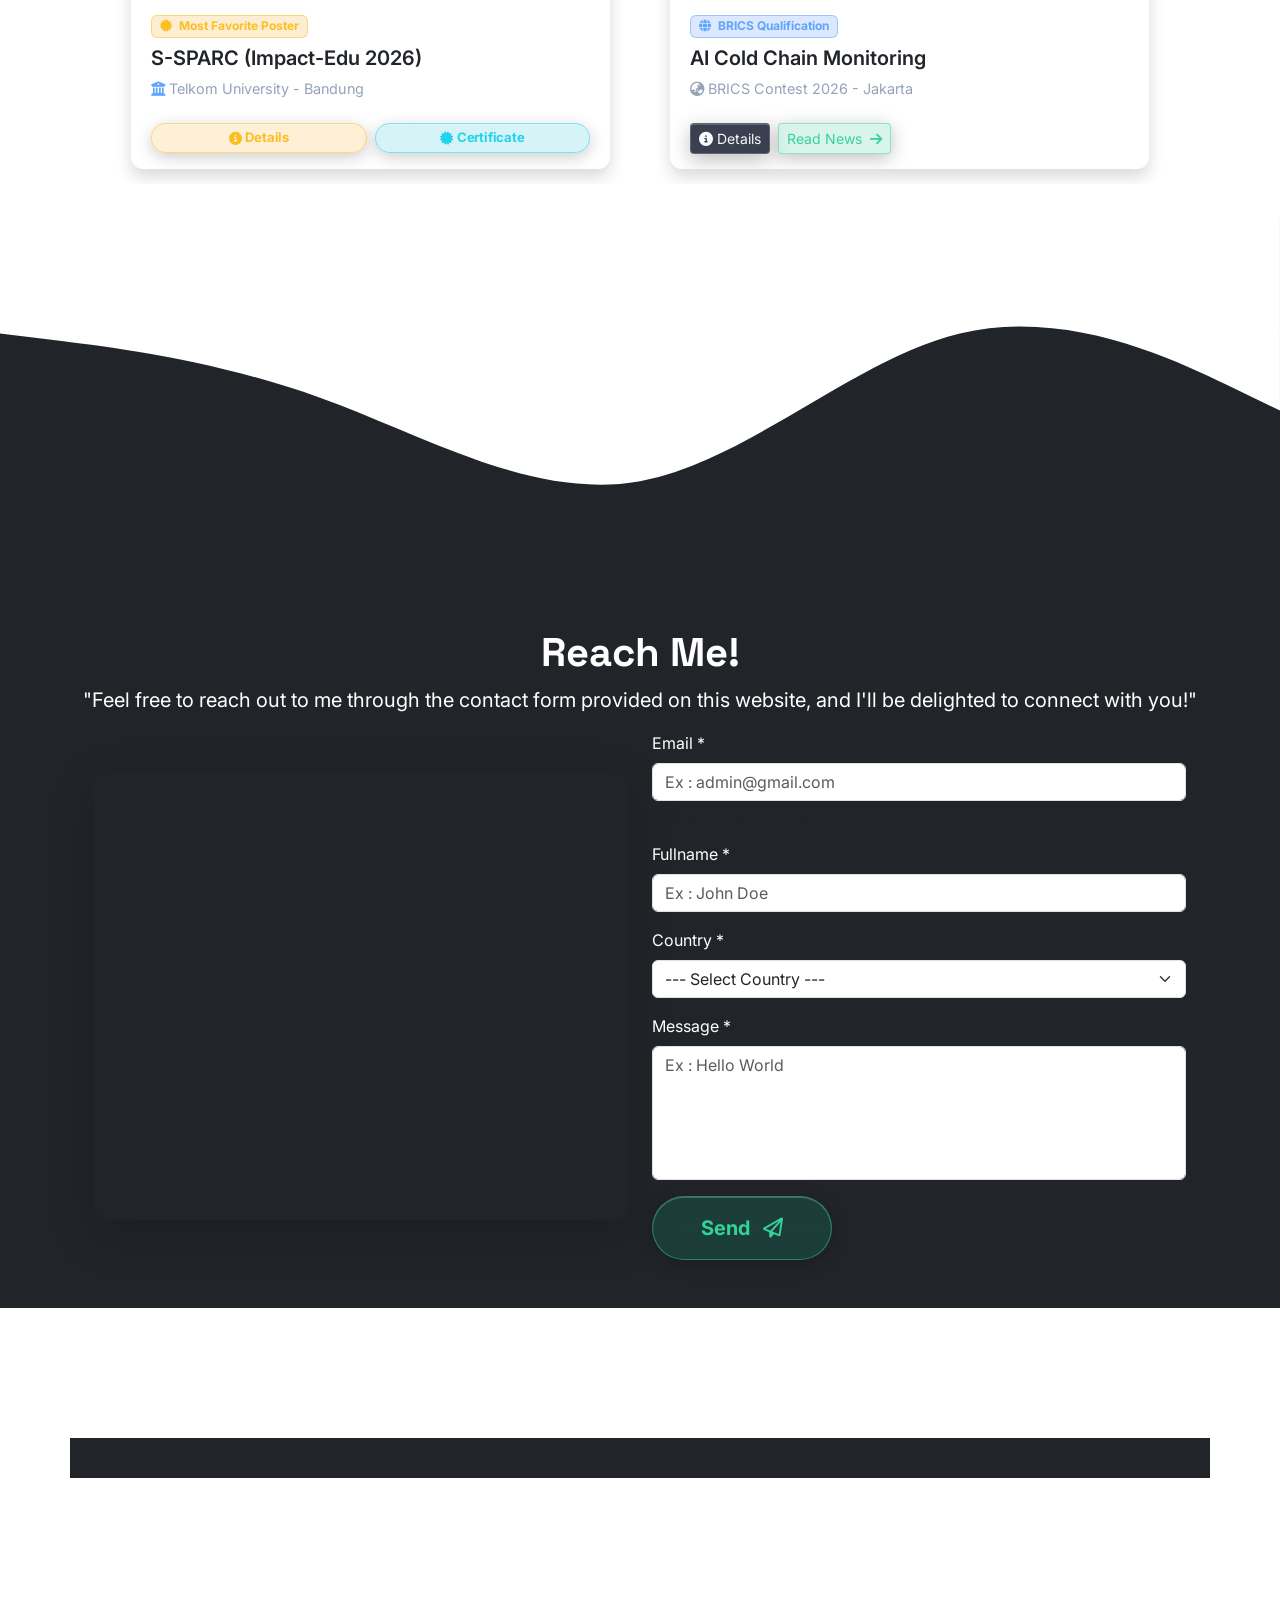
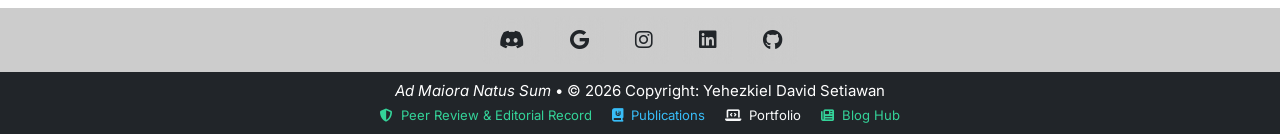
==== commit 571fe99d: "SEO & GEO: Add llms.txt, sitemap.xml, robots.txt AI rules, geo-tagging, and connected Schema graph" ====
--- a/index.html
+++ b/index.html
@@ -7,27 +7,73 @@
   <meta name="viewport" content="width=device-width, initial-scale=1, maximum-scale=5, user-scalable=yes" />
   <title>Yehezkiel David Setiawan | AI Engineer &amp; LLM Researcher</title>
   <meta name="description"
-    content="Yehezkiel David Setiawan - AI Engineer & LLM Researcher. Master of Computer Science (M.Kom., Perfect GPA 4.00 / Summa Cum Laude) & Bachelor of Informatics (S.Kom., IPK 3.96 / Cum Laude) from Maranatha Christian University. AI Engineer & LLM Researcher specializing in sustainable AI and code intelligence." />
+    content="Yehezkiel David Setiawan - AI Engineer & LLM Researcher. Master of Computer Science (M.Kom., Summa Cum Laude, GPA 4.00) & Bachelor of Informatics (S.Kom., Cum Laude, GPA 3.96) from Maranatha Christian University. Lead researcher of S-SPARC (AIREA 2026 Merit Award Hong Kong) & Verified Nature/Springer Reviewer." />
   <meta name="keywords"
-    content="AI Engineer, LLM Research, Data Engineering, Code Intelligence, Machine Learning, Full Stack Developer, Indonesia" />
+    content="Yehezkiel David Setiawan, AI Engineer, LLM Researcher, S-SPARC, Generative AI, Sustainable AI, Semantic Caching, Code Intelligence, Maranatha Christian University, AI in Education, Machine Learning, Nature Reviewer, Bandung, Indonesia" />
   <meta name="author" content="Yehezkiel David Setiawan" />
   <meta name="robots" content="index, follow, max-image-preview:large, max-snippet:-1, max-video-preview:-1" />
+  <meta name="googlebot" content="index, follow, max-snippet:-1, max-image-preview:large, max-video-preview:-1" />
+  <meta name="bingbot" content="index, follow, max-snippet:-1, max-image-preview:large" />
   <meta name="theme-color" content="#0f2a43" />
   <meta name="apple-mobile-web-app-capable" content="yes" />
   <meta name="apple-mobile-web-app-status-bar-style" content="black-translucent" />
   <meta name="apple-mobile-web-app-title" content="Yehezkiel David S." />
 
-
-  <!-- Open Graph Meta Tags -->
-  <meta property="og:type" content="website" />
-  <meta property="og:url" content="https://yehezkiel.netlify.app/" />
-  <meta property="og:title" content="Yehezkiel David Setiawan | Portfolio & AI Research Showcase" />
-  <meta property="og:description"
-    content="AI Engineer & LLM Researcher showcasing S-SPARC (AIREA 2026 Merit Award & Impact-Edu 2026 Most Favorite Poster Winner) and 10 peer-reviewed publications across Elsevier, Springer Nature, and IEEE." />
-  <meta property="og:image" content="https://yehezkiel.netlify.app/img/david_hero.webp" />
+  <!-- Geographic / Regional SEO Metadata (Bandung, Indonesia) -->
+  <meta name="geo.region" content="ID-JB" />
+  <meta name="geo.placename" content="Bandung, West Java, Indonesia" />
+  <meta name="geo.position" content="-6.9175;107.6191" />
+  <meta name="ICBM" content="-6.9175, 107.6191" />
+
+  <!-- GEO (Generative Engine Optimization) Context Standards for LLMs -->
+  <link rel="alternate" type="text/plain" href="https://yehezkiel.netlify.app/llms.txt" title="LLM Context Standard" />
+  <link rel="alternate" type="text/plain" href="https://yehezkiel.netlify.app/llms-full.txt" title="Full LLM Knowledge Dossier" />
+  <link rel="sitemap" type="application/xml" href="https://yehezkiel.netlify.app/sitemap.xml" title="Sitemap" />
+
+  <!-- Academic Citation Meta Tags (Google Scholar, Consensus AI, Semantic Scholar) -->
+  <meta name="citation_title" content="Promoting Sustainable Use of LLM Through Mindful Prompting and Gamification (S-SPARC)" />
+  <meta name="citation_author" content="Yehezkiel David Setiawan" />
+  <meta name="citation_author" content="Oscar Karnalim" />
+  <meta name="citation_publication_date" content="2026" />
+  <meta name="citation_conference_title" content="2nd International Online Conference on Education Science (IOCES 2026)" />
+  <meta name="citation_publisher" content="MDPI Sciforum" />
 
   <!-- Canonical URL -->
   <link rel="canonical" href="https://yehezkiel.netlify.app/" />
+
+  <!-- Open Graph Meta Tags -->
+  <meta property="og:site_name" content="Yehezkiel David Setiawan | AI Engineering &amp; Research" />
+  <meta property="og:type" content="profile" />
+  <meta property="og:url" content="https://yehezkiel.netlify.app/" />
+  <meta property="og:title" content="Yehezkiel David Setiawan | AI Engineer &amp; LLM Researcher" />
+  <meta property="og:description"
+    content="Master of Computer Science (Summa Cum Laude, GPA 4.00) & Bachelor of Informatics (Cum Laude, GPA 3.96). Lead researcher of S-SPARC (AIREA 2026 Merit Award Hong Kong). Verified Nature & Springer Reviewer." />
+  <meta property="og:image" content="https://yehezkiel.netlify.app/img/david_hero.webp" />
+  <meta property="og:image:secure_url" content="https://yehezkiel.netlify.app/img/david_hero.webp" />
+  <meta property="og:image:type" content="image/webp" />
+  <meta property="og:image:width" content="1200" />
+  <meta property="og:image:height" content="630" />
+  <meta property="og:image:alt" content="Yehezkiel David Setiawan - AI Engineer &amp; LLM Researcher" />
+  <meta property="og:locale" content="en_US" />
+  <meta property="og:locale:alternate" content="id_ID" />
+  <meta property="profile:first_name" content="Yehezkiel David" />
+  <meta property="profile:last_name" content="Setiawan" />
+  <meta property="profile:gender" content="male" />
+  <meta property="profile:username" content="06202003" />
+
+  <!-- Open Graph Meta Tags for Video -->
+  <meta property="og:video" content="https://yehezkiel.netlify.app/media/LULUSBRO.mp4" />
+  <meta property="og:video:secure_url" content="https://yehezkiel.netlify.app/media/LULUSBRO.mp4" />
+  <meta property="og:video:type" content="video/mp4" />
+  <meta property="og:video:width" content="1280" />
+  <meta property="og:video:height" content="720" />
+
+  <!-- Twitter Card -->
+  <meta name="twitter:card" content="summary_large_image" />
+  <meta name="twitter:title" content="Yehezkiel David Setiawan | AI Engineer &amp; LLM Researcher" />
+  <meta name="twitter:description"
+    content="Master of Computer Science (Summa Cum Laude, GPA 4.00) & Bachelor of Informatics (Cum Laude, GPA 3.96). Lead researcher of S-SPARC (AIREA 2026 Merit Award Hong Kong). Verified Nature & Springer Reviewer." />
+  <meta name="twitter:image" content="https://yehezkiel.netlify.app/img/david_hero.webp" />
 
   <!-- Preconnect & Preload for High-Performance Delivery -->
   <link rel="preconnect" href="https://fonts.googleapis.com" />
@@ -64,18 +110,158 @@
   <link rel="shortcut icon" href="img/david2.png" type="image/x-icon" />
   <link rel="apple-touch-icon" href="img/david2.png" />
 
-  <!-- Schema.org Structured Data for Publications (JSON-LD) -->
+  <!-- Master Schema.org Connected Knowledge Graph (SEO & GEO) -->
   <script type="application/ld+json">
   {
     "@context": "https://schema.org",
     "@graph": [
+      {
+        "@type": "WebSite",
+        "@id": "https://yehezkiel.netlify.app/#website",
+        "url": "https://yehezkiel.netlify.app/",
+        "name": "Yehezkiel David Setiawan - Portfolio & AI Research",
+        "description": "Official portfolio, publications, and research innovations of Yehezkiel David Setiawan.",
+        "inLanguage": ["en-US", "id-ID"],
+        "publisher": { "@id": "https://yehezkiel.netlify.app/#person" }
+      },
+      {
+        "@type": "ProfilePage",
+        "@id": "https://yehezkiel.netlify.app/#profilepage",
+        "url": "https://yehezkiel.netlify.app/",
+        "name": "Yehezkiel David Setiawan - Official Profile",
+        "isPartOf": { "@id": "https://yehezkiel.netlify.app/#website" },
+        "primaryImageOfPage": { "@id": "https://yehezkiel.netlify.app/#primaryimage" },
+        "mainEntity": { "@id": "https://yehezkiel.netlify.app/#person" },
+        "breadcrumb": {
+          "@type": "BreadcrumbList",
+          "itemListElement": [
+            {
+              "@type": "ListItem",
+              "position": 1,
+              "name": "Home",
+              "item": "https://yehezkiel.netlify.app/"
+            }
+          ]
+        }
+      },
+      {
+        "@type": "ImageObject",
+        "@id": "https://yehezkiel.netlify.app/#primaryimage",
+        "url": "https://yehezkiel.netlify.app/img/david_hero.webp",
+        "contentUrl": "https://yehezkiel.netlify.app/img/david_hero.webp",
+        "caption": "Yehezkiel David Setiawan - AI Engineer & LLM Researcher"
+      },
+      {
+        "@type": "Person",
+        "@id": "https://yehezkiel.netlify.app/#person",
+        "name": "Yehezkiel David Setiawan",
+        "alternateName": ["Yehezkiel David S.", "David Setiawan", "YZ"],
+        "url": "https://yehezkiel.netlify.app/",
+        "image": "https://yehezkiel.netlify.app/img/david_hero.webp",
+        "jobTitle": ["AI Engineer", "Large Language Model Researcher", "Lead Engineer & System Analyst"],
+        "description": "AI Engineer & LLM Researcher specializing in sustainable AI architectures, semantic vector caching, code intelligence, and enterprise systems.",
+        "email": "yehezkieldavid2006@gmail.com",
+        "gender": "https://schema.org/Male",
+        "nationality": "Indonesian",
+        "address": {
+          "@type": "PostalAddress",
+          "addressLocality": "Bandung",
+          "addressRegion": "West Java",
+          "addressCountry": "ID"
+        },
+        "worksFor": [
+          {
+            "@type": "Organization",
+            "name": "PT. Royal Medicalink Pharmalab",
+            "jobTitle": "Lead Engineer & System Analyst"
+          }
+        ],
+        "alumniOf": [
+          {
+            "@type": "EducationalOrganization",
+            "name": "Maranatha Christian University",
+            "address": {
+              "@type": "PostalAddress",
+              "addressLocality": "Bandung",
+              "addressCountry": "ID"
+            }
+          }
+        ],
+        "hasCredential": [
+          {
+            "@type": "EducationalOccupationalCredential",
+            "credentialCategory": "degree",
+            "name": "Master of Computer Science (M.Kom. / M.Comp)",
+            "recognizedBy": {
+              "@type": "EducationalOrganization",
+              "name": "Maranatha Christian University"
+            },
+            "description": "Graduated with perfect GPA 4.00 / 4.00 (Summa Cum Laude, 2025-2026). Thesis: Sustainable LLM Use Through Mindful Prompting and Gamification (S-SPARC)."
+          },
+          {
+            "@type": "EducationalOccupationalCredential",
+            "credentialCategory": "degree",
+            "name": "Bachelor of Informatics Engineering (S.Kom.)",
+            "recognizedBy": {
+              "@type": "EducationalOrganization",
+              "name": "Maranatha Christian University"
+            },
+            "description": "Graduated with GPA 3.96 / 4.00 (Cum Laude, 2021-2025). Final Project: Web-Based Generative AI Code Plagiarism Detection (SSTRANGE)."
+          }
+        ],
+        "award": [
+          "Merit Award Winner - 2nd International Competition on AI in Education (AIREA 2026), The Education University of Hong Kong",
+          "Most Favorite Poster Winner - Impact-Edu 2026, Telkom University",
+          "Global Finalist - BRICS Industrial Innovation Contest 2026 (Artificial Intelligence Track)"
+        ],
+        "memberOf": [
+          {
+            "@type": "Organization",
+            "name": "Scientific Data (Nature Portfolio)",
+            "description": "Verified Peer Reviewer (Scopus Q1, Impact Factor 9.8)"
+          },
+          {
+            "@type": "Organization",
+            "name": "Research Integrity and Peer Review (Springer Nature / BMC)",
+            "description": "Verified Peer Reviewer (Scopus Q1)"
+          }
+        ],
+        "sameAs": [
+          "https://github.com/06202003",
+          "https://www.linkedin.com/in/ydavids/",
+          "https://www.instagram.com/yz.jsx/",
+          "https://mail.google.com/mail/u/1/?view=cm&fs=1&to=yehezkieldavid2006@gmail.com&tf=1",
+          "https://doi.org/10.1007/978-3-032-20381-6_50",
+          "https://doi.org/10.35784/acs_8915",
+          "https://doi.org/10.1016/j.simpa.2026.100814",
+          "https://doi.org/10.1007/s10791-025-09884-9",
+          "https://doi.org/10.1109/ICALT64023.2025.00113",
+          "https://doi.org/10.1109/TALE56641.2023.10398397",
+          "https://doi.org/10.30871/jaic.v8i2.8182",
+          "https://doi.org/10.24002/konstelasi.v4i1.9179"
+        ],
+        "knowsAbout": [
+          "Artificial Intelligence",
+          "Large Language Models",
+          "Retrieval-Augmented Generation (RAG)",
+          "Semantic Vector Caching (FAISS)",
+          "Sustainable AI",
+          "Prompt Engineering",
+          "Code Plagiarism Detection",
+          "Enterprise Software Architecture",
+          "Machine Learning Systems",
+          "Python",
+          "Go",
+          "Laravel"
+        ]
+      },
       {
         "@type": "ScholarlyArticle",
         "@id": "https://yehezkiel.netlify.app/#pub-card-sparc",
         "headline": "Promoting Sustainable Use of LLM Through Mindful Prompting and Gamification (S-SPARC)",
         "name": "S-SPARC: Ethical & Eco-Conscious AI Learning System",
         "author": [
-          { "@type": "Person", "name": "Yehezkiel David Setiawan" },
+          { "@id": "https://yehezkiel.netlify.app/#person" },
           { "@type": "Person", "name": "Oscar Karnalim" }
         ],
         "publisher": { "@type": "Organization", "name": "MDPI Switzerland (IOCES 2026)" },
@@ -85,7 +271,7 @@
         "@type": "ScholarlyArticle",
         "@id": "https://yehezkiel.netlify.app/#pub-card-acs",
         "headline": "Machine learning approach to detect GAI-disguised academic programming plagiarism",
-        "author": [{ "@type": "Person", "name": "Yehezkiel David Setiawan" }],
+        "author": [{ "@id": "https://yehezkiel.netlify.app/#person" }],
         "publisher": { "@type": "Organization", "name": "Applied Computer Science (Politechnika Lubelska)" },
         "url": "https://doi.org/10.35784/acs_8915",
         "sameAs": "https://doi.org/10.35784/acs_8915"
@@ -94,7 +280,7 @@
         "@type": "ScholarlyArticle",
         "@id": "https://yehezkiel.netlify.app/#pub-card-software-impact",
         "headline": "E-STRANGE: A programming support platform in Academia for Code Ethics, Quality, and Efficiency",
-        "author": [{ "@type": "Person", "name": "Yehezkiel David Setiawan" }],
+        "author": [{ "@id": "https://yehezkiel.netlify.app/#person" }],
         "publisher": { "@type": "Organization", "name": "Software Impacts (Elsevier B.V.)" },
         "url": "https://doi.org/10.1016/j.simpa.2026.100814",
         "sameAs": "https://doi.org/10.1016/j.simpa.2026.100814"
@@ -103,7 +289,7 @@
         "@type": "ScholarlyArticle",
         "@id": "https://yehezkiel.netlify.app/#pub-card-springer",
         "headline": "Detecting GenAI assistance in programming assessments with over-uniqueness and sample matching",
-        "author": [{ "@type": "Person", "name": "Yehezkiel David Setiawan" }],
+        "author": [{ "@id": "https://yehezkiel.netlify.app/#person" }],
         "publisher": { "@type": "Organization", "name": "Discover Computing (Springer Nature)" },
         "url": "https://doi.org/10.1007/s10791-025-09884-9",
         "sameAs": "https://doi.org/10.1007/s10791-025-09884-9"
@@ -112,7 +298,7 @@
         "@type": "ScholarlyArticle",
         "@id": "https://yehezkiel.netlify.app/#pub-card-icalt",
         "headline": "Web-Based Similarity Detector for Programming Plagiarism",
-        "author": [{ "@type": "Person", "name": "Yehezkiel David Setiawan" }],
+        "author": [{ "@id": "https://yehezkiel.netlify.app/#person" }],
         "publisher": { "@type": "Organization", "name": "IEEE ICALT 2025" },
         "url": "https://doi.org/10.1109/ICALT64023.2025.00113",
         "sameAs": "https://doi.org/10.1109/ICALT64023.2025.00113"
@@ -121,7 +307,7 @@
         "@type": "ScholarlyArticle",
         "@id": "https://yehezkiel.netlify.app/#pub-card-tale",
         "headline": "Plagiarism and AI Assistance Misuse in Web Programming: Unfair Benefits and Characteristics",
-        "author": [{ "@type": "Person", "name": "Yehezkiel David Setiawan" }],
+        "author": [{ "@id": "https://yehezkiel.netlify.app/#person" }],
         "publisher": { "@type": "Organization", "name": "IEEE TALE 2023" },
         "url": "https://doi.org/10.1109/TALE56641.2023.10398397",
         "sameAs": "https://doi.org/10.1109/TALE56641.2023.10398397"
@@ -130,7 +316,7 @@
         "@type": "ScholarlyArticle",
         "@id": "https://yehezkiel.netlify.app/#pub-card-jaic",
         "headline": "ChatGPT Impact Analysis on API Testing: A Controlled Experiment",
-        "author": [{ "@type": "Person", "name": "Yehezkiel David Setiawan" }],
+        "author": [{ "@id": "https://yehezkiel.netlify.app/#person" }],
         "publisher": { "@type": "Organization", "name": "JAIC 2024 (Politeknik Negeri Batam)" },
         "url": "https://doi.org/10.30871/jaic.v8i2.8182",
         "sameAs": "https://doi.org/10.30871/jaic.v8i2.8182"
@@ -139,7 +325,7 @@
         "@type": "ScholarlyArticle",
         "@id": "https://yehezkiel.netlify.app/#pub-card-konstelasi",
         "headline": "Transformasi Ekosistem Digital melalui Implementasi Super App Kantor",
-        "author": [{ "@type": "Person", "name": "Yehezkiel David Setiawan" }],
+        "author": [{ "@id": "https://yehezkiel.netlify.app/#person" }],
         "publisher": { "@type": "Organization", "name": "KONSTELASI 2024 (Atma Jaya Yogyakarta)" },
         "url": "https://doi.org/10.24002/konstelasi.v4i1.9179",
         "sameAs": "https://doi.org/10.24002/konstelasi.v4i1.9179"
@@ -148,7 +334,7 @@
         "@type": "ScholarlyArticle",
         "@id": "https://yehezkiel.netlify.app/#pub-card-icicl",
         "headline": "How Unique and Accurate Is GenAI Generated Code in Introductory Programming?",
-        "author": [{ "@type": "Person", "name": "Yehezkiel David Setiawan" }],
+        "author": [{ "@id": "https://yehezkiel.netlify.app/#person" }],
         "publisher": { "@type": "Organization", "name": "Springer Nature (ICICL Conference)" },
         "datePublished": "2026-08-02",
         "url": "https://doi.org/10.1007/978-3-032-20381-6_50",
@@ -157,57 +343,6 @@
     ]
   }
   </script>
-
-  <!-- JSON-LD Structured Data for Person -->
-  <script type="application/ld+json">
-    {
-      "@context": "https://schema.org",
-      "@type": "Person",
-      "name": "Yehezkiel David Setiawan",
-      "url": "https://yehezkiel.netlify.app/",
-      "image": "https://yehezkiel.netlify.app/img/david_hero.webp",
-      "description": "AI Engineer & LLM Researcher specializing in code intelligence and data engineering",
-      "jobTitle": "AI Engineer & Data Analyst",
-      "worksFor": [
-        {
-          "@type": "Organization",
-          "name": "Royal Medicalink Pharmalab"
-        },
-        {
-          "@type": "Organization",
-          "name": "Maranatha Christian University"
-        }
-      ],
-      "sameAs": [
-        "https://github.com/06202003/",
-        "https://www.linkedin.com/in/ydavids/",
-        "https://www.instagram.com/yz.jsx/",
-        "https://mail.google.com/mail/u/1/?view=cm&fs=1&to=yehezkieldavid2006@gmail.com&tf=1"
-      ],
-      "email": "yehezkieldavid2006@gmail.com",
-      "knowsAbout": ["Artificial Intelligence", "Large Language Models", "Machine Learning", "Data Engineering", "Web Development", "Python", "JavaScript", "Laravel", "Go"]
-    }
-  </script>
-
-  <!-- Open Graph Meta Tags for Video -->
-  <meta property="og:video" content="https://yehezkiel.netlify.app/media/LULUSBRO.mp4">
-  <meta property="og:video:secure_url" content="https://yehezkiel.netlify.app/media/LULUSBRO.mp4">
-  <meta property="og:video:type" content="video/mp4">
-  <meta property="og:video:width" content="1280">
-  <meta property="og:video:height" content="720">
-
-  <!-- Open Graph Meta Tags -->
-  <meta property="og:title" content="Yehezkiel David Setiawan - AI Engineer & LLM Researcher">
-  <meta property="og:description"
-    content="Practical AI LLM Researcher & Engineer in Advanced Code Intelligence Systems. Master of Computer Science (M.Kom., IPK 4.00) & Bachelor of Informatics (S.Kom., IPK 3.96 / Cum Laude) from Maranatha Christian University.">
-  <meta property="og:site_name" content="Yehezkiel David S.">
-
-  <!-- Twitter Card -->
-  <meta name="twitter:card" content="summary_large_image" />
-  <meta name="twitter:title" content="Yehezkiel David Setiawan - AI Engineer & LLM Researcher" />
-  <meta name="twitter:description"
-    content="Practical AI LLM Researcher & Engineer in Advanced Code Intelligence Systems." />
-  <meta name="twitter:image" content="https://yehezkiel.netlify.app/img/david_hero.webp" />
 </head>
 
 <body>
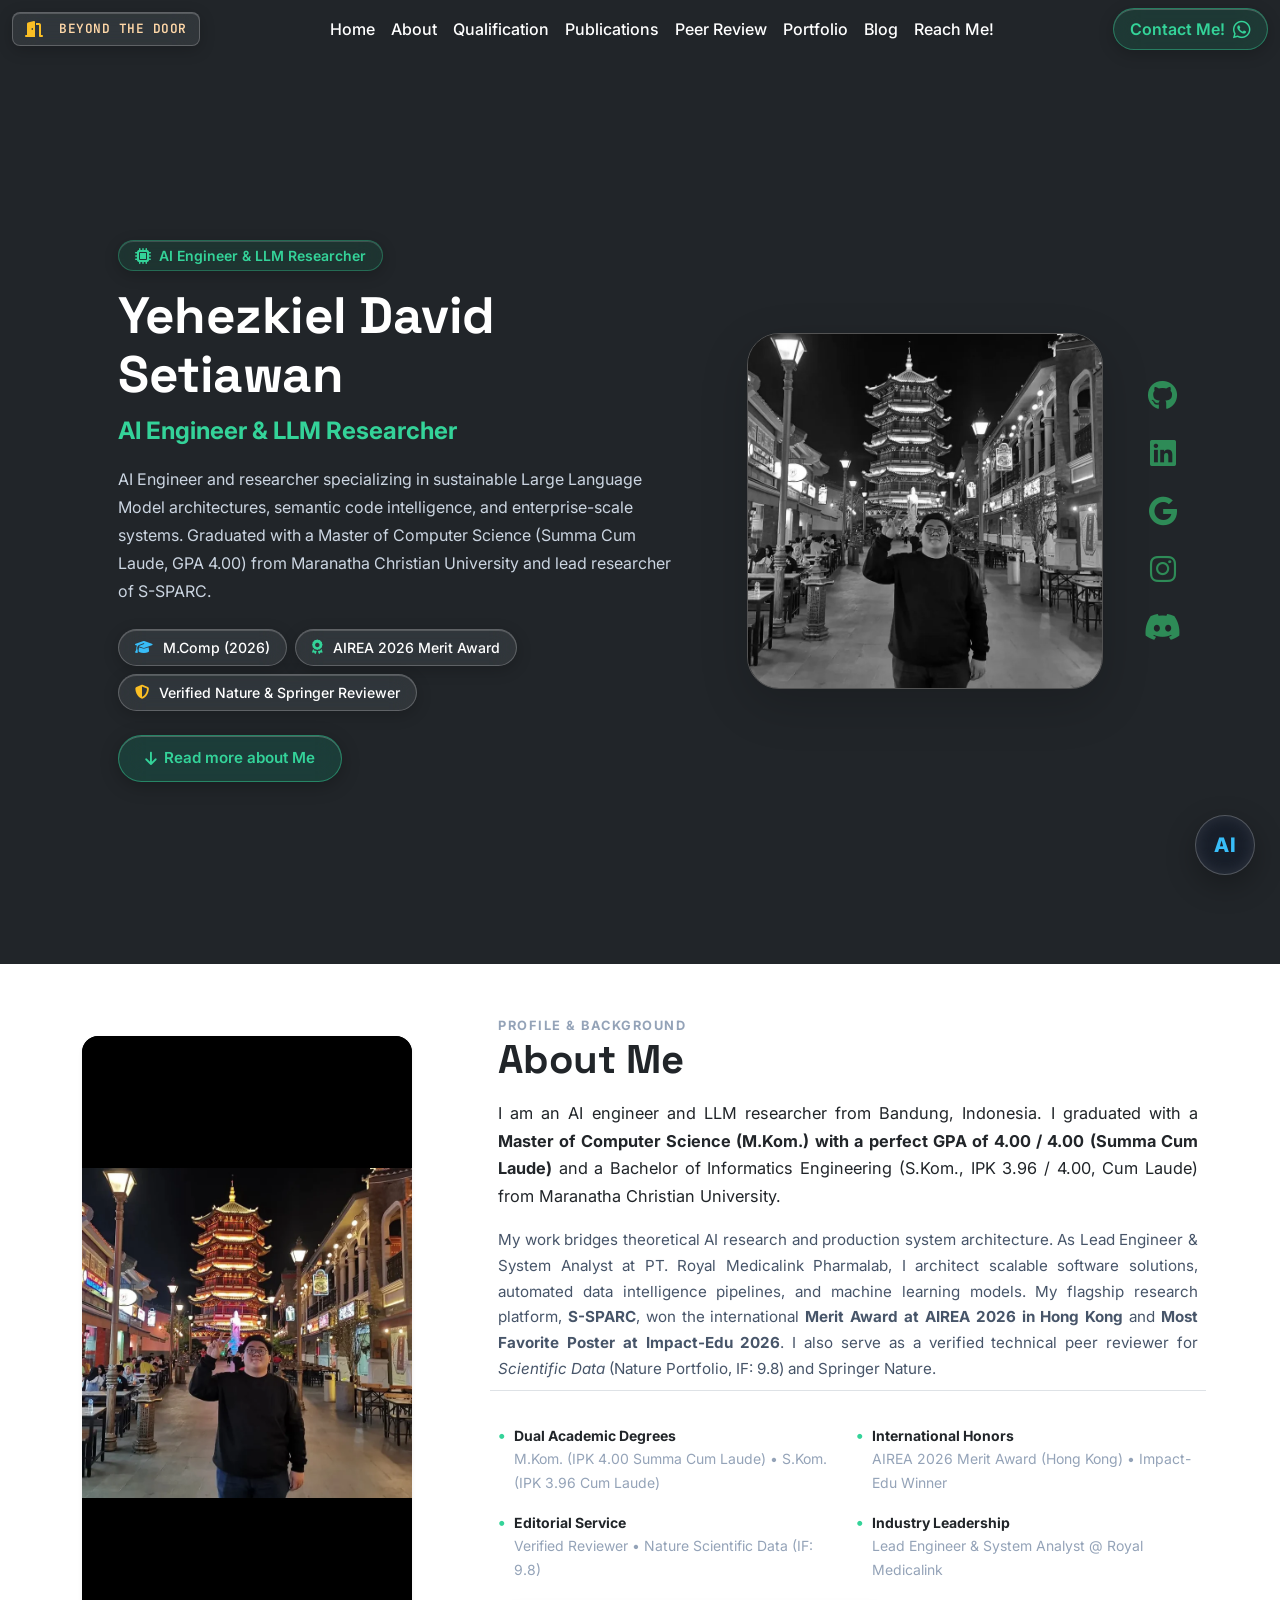
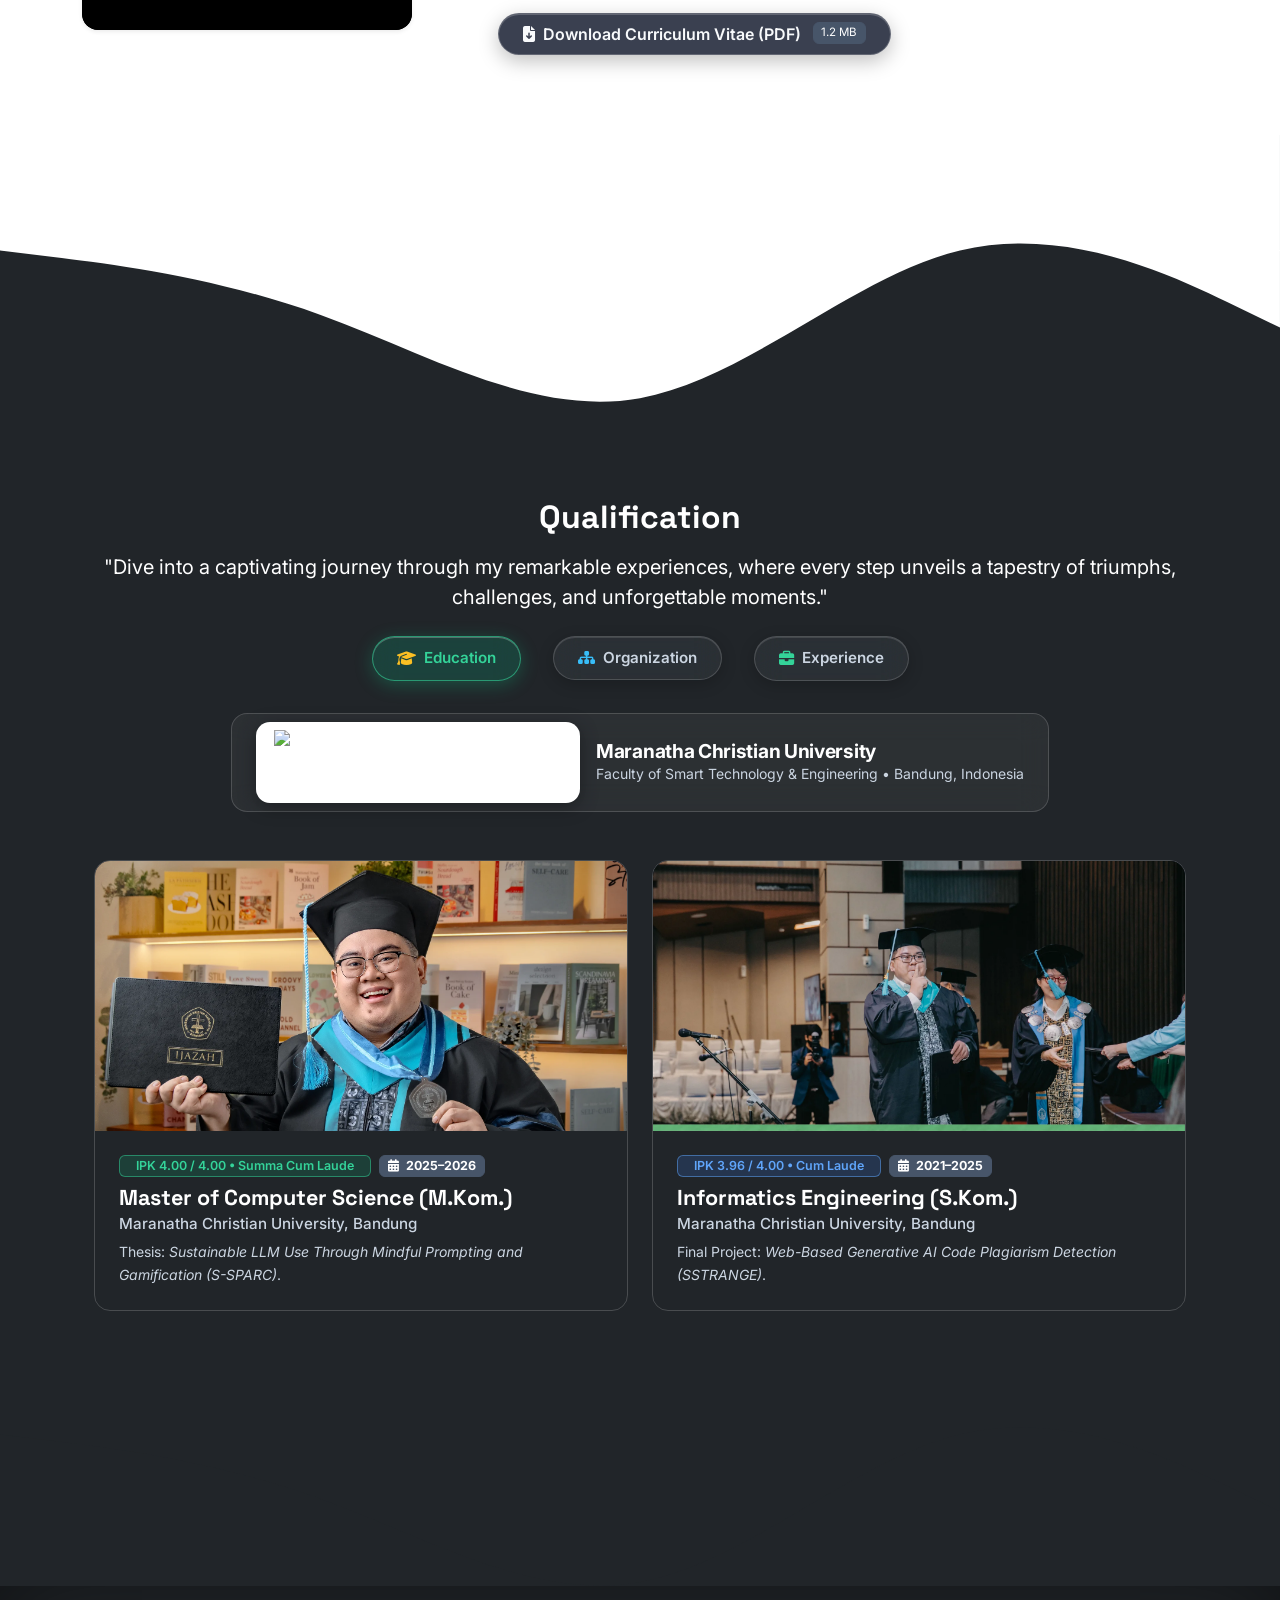
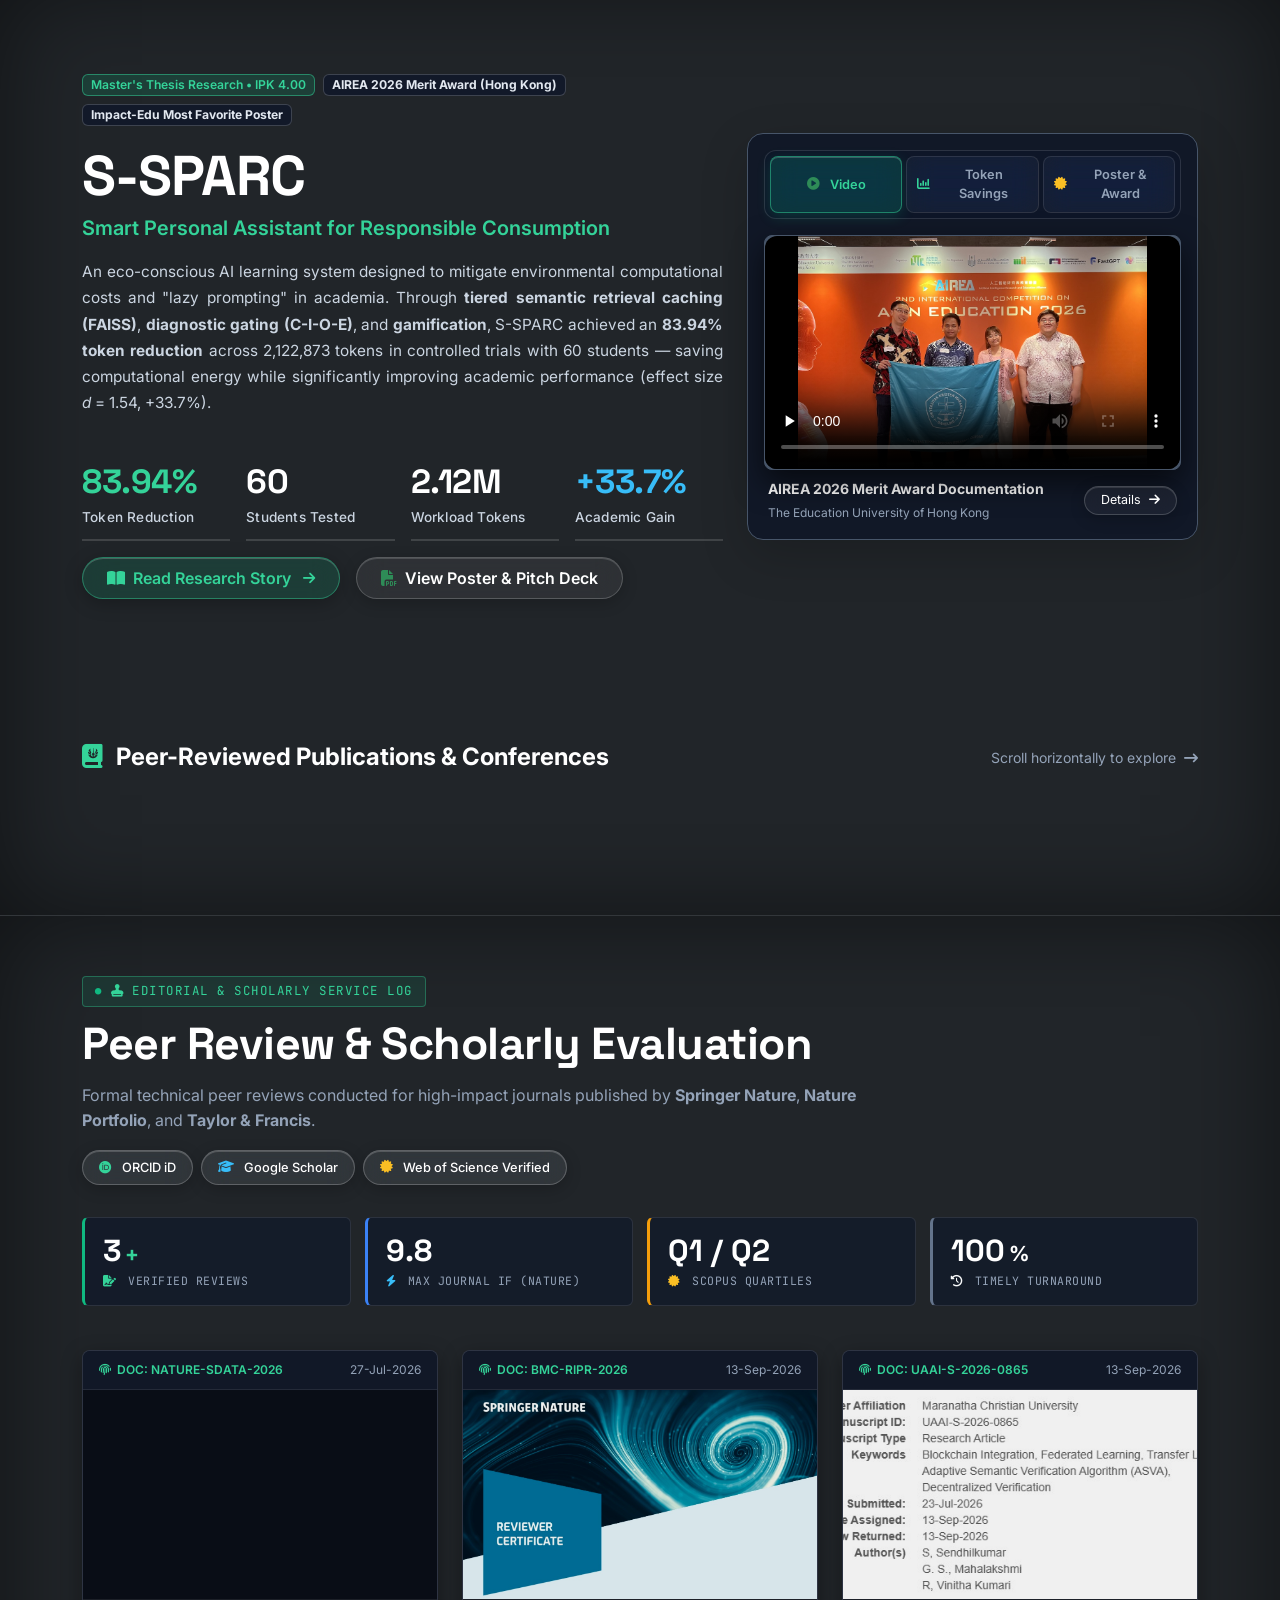
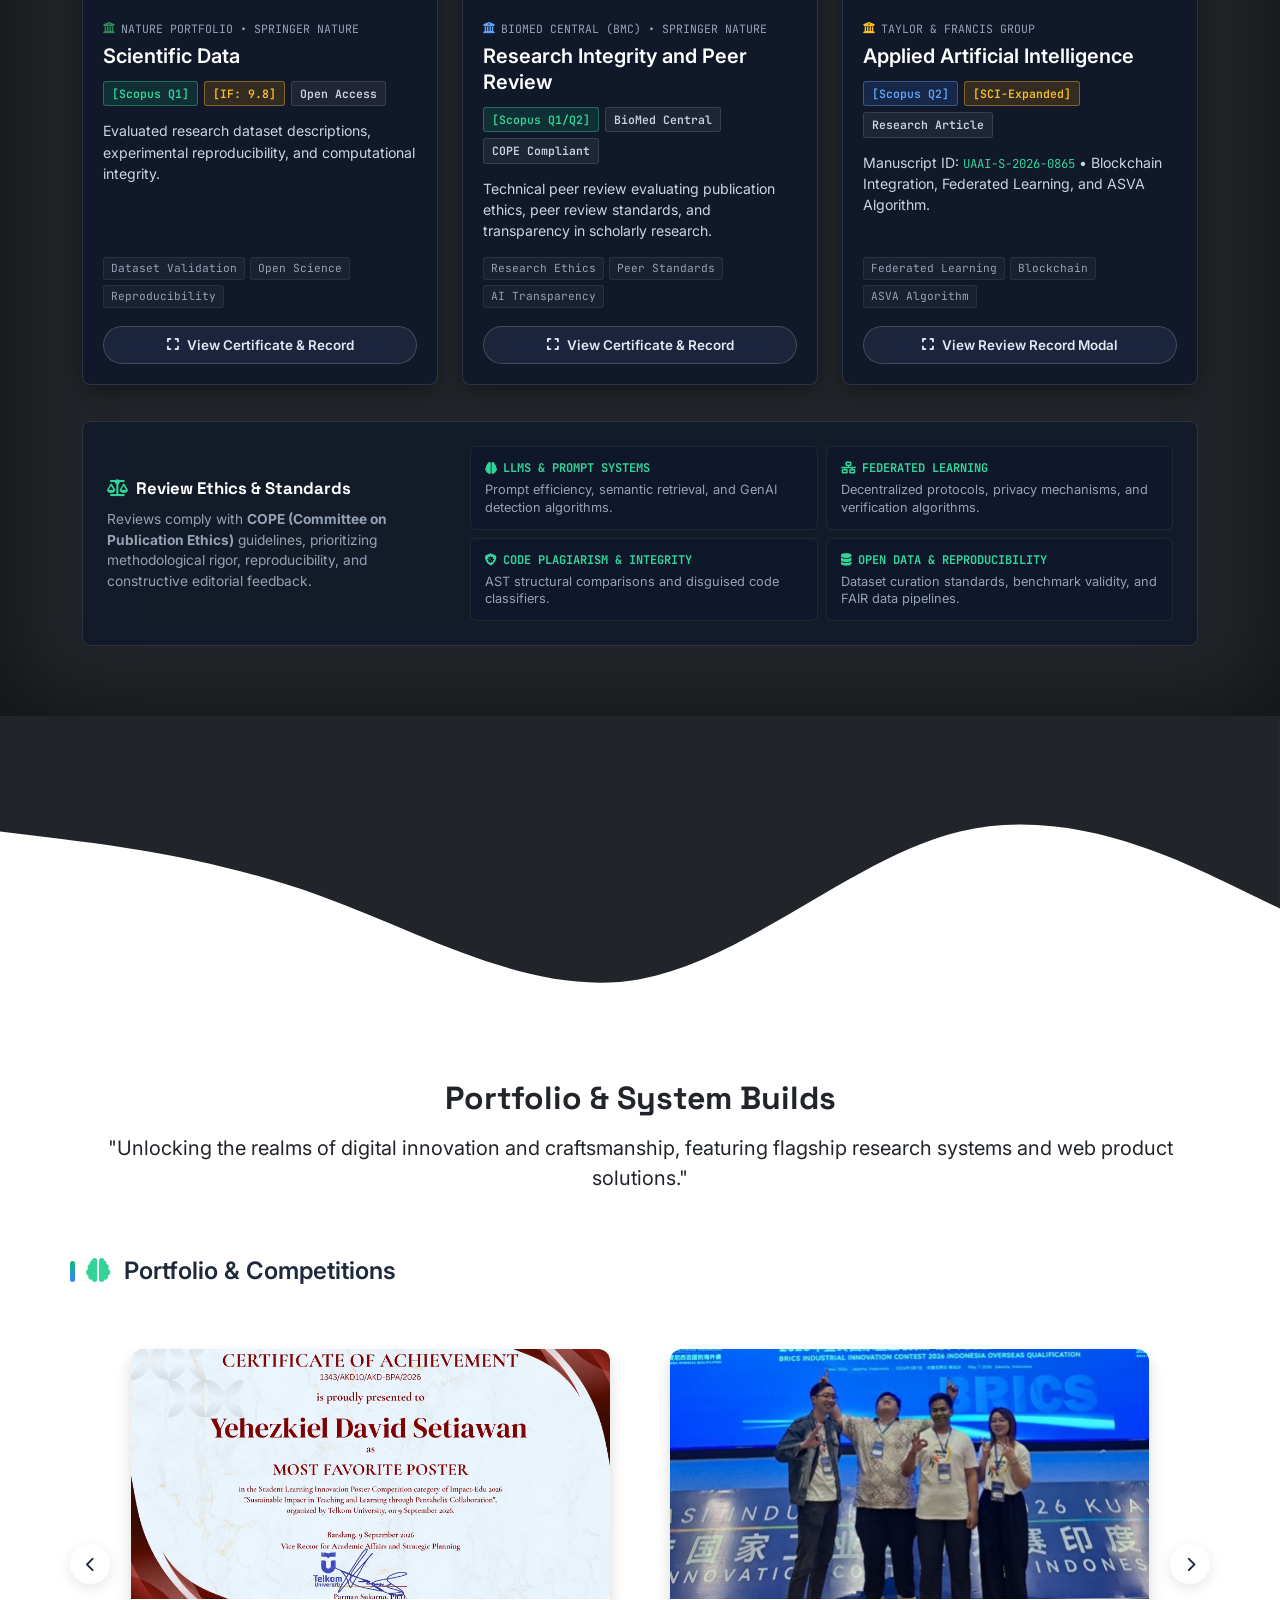
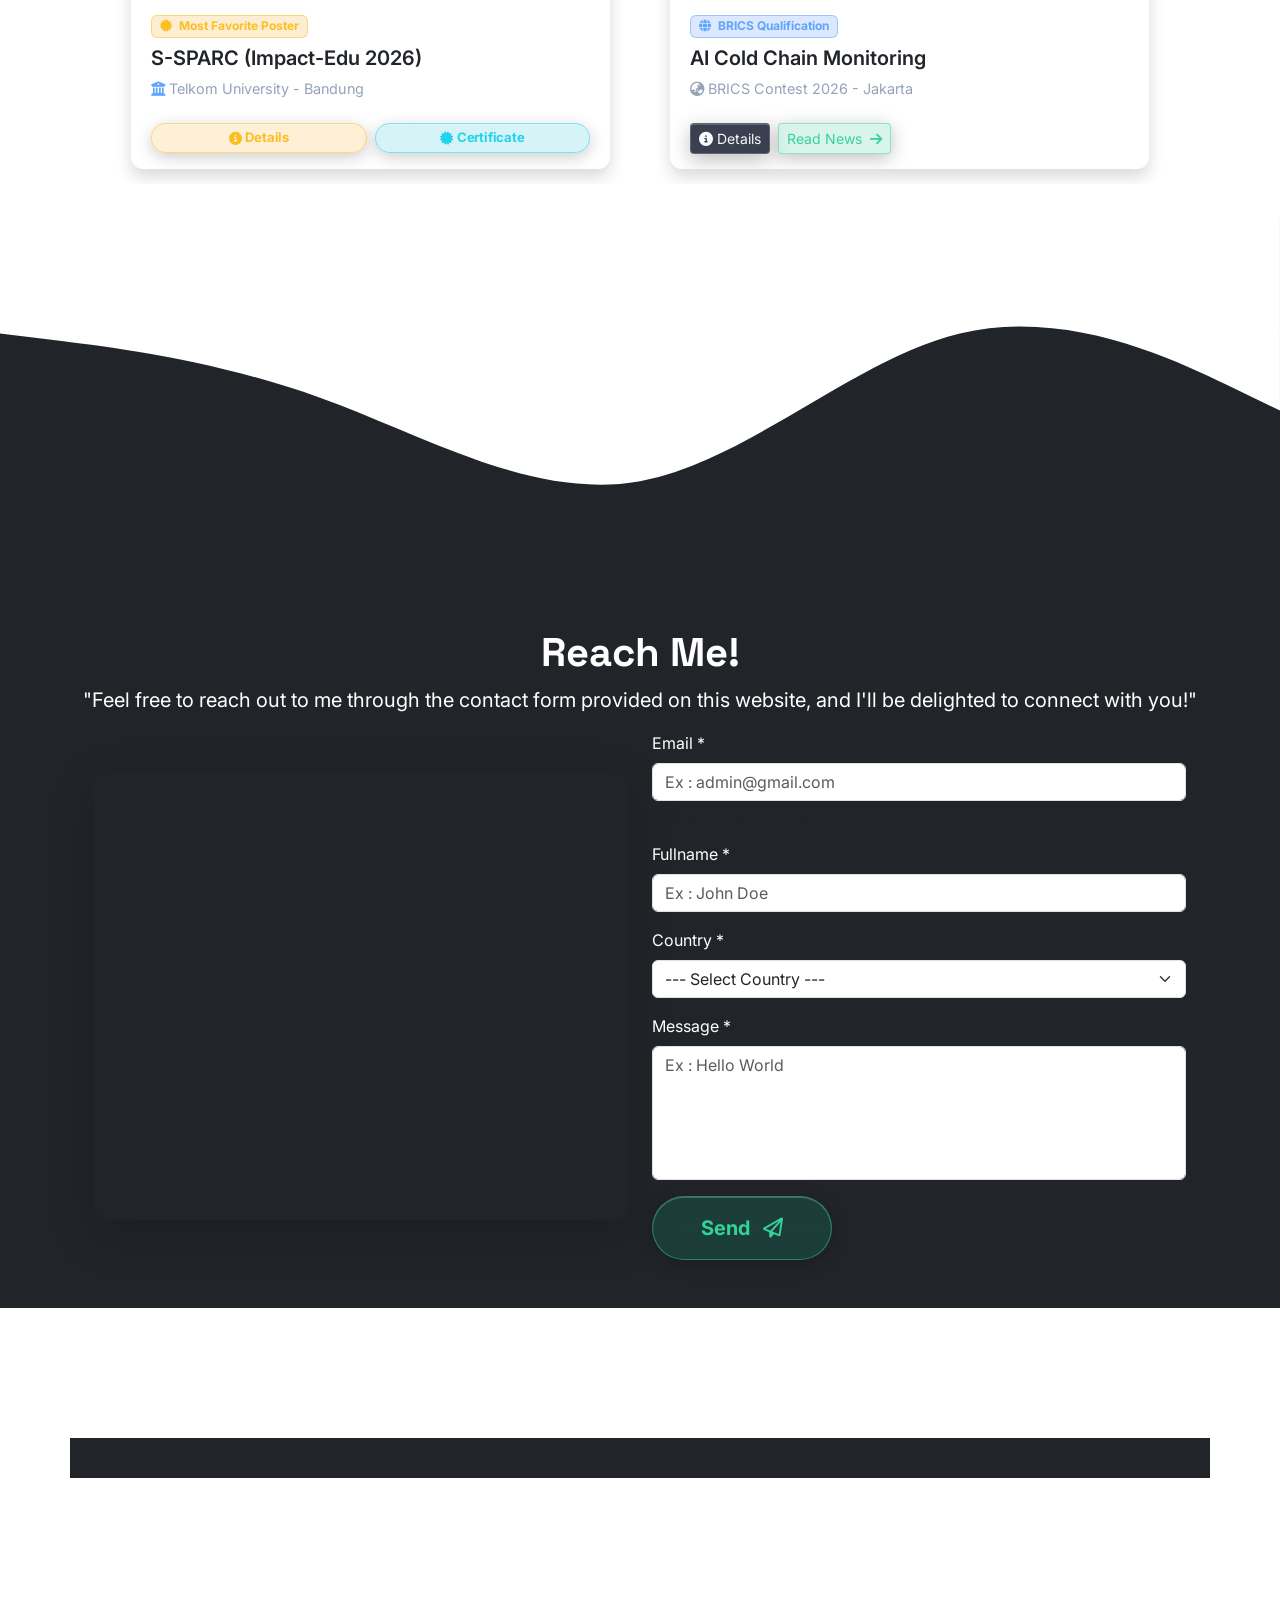
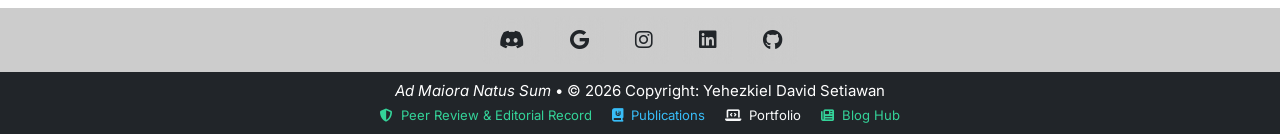
==== commit 70e57b70: "Test: Temporarily replace Johanes Mario with MAS RUSDI BARBER in S-SPARC for GEO indexing test" ====
--- a/index.html
+++ b/index.html
@@ -262,7 +262,11 @@
         "name": "S-SPARC: Ethical & Eco-Conscious AI Learning System",
         "author": [
           { "@id": "https://yehezkiel.netlify.app/#person" },
-          { "@type": "Person", "name": "Oscar Karnalim" }
+          { "@type": "Person", "name": "Oscar Karnalim" },
+          { "@type": "Person", "name": "MAS RUSDI BARBER" }
+        ],
+        "contributor": [
+          { "@type": "Person", "name": "MAS RUSDI BARBER" }
         ],
         "publisher": { "@type": "Organization", "name": "MDPI Switzerland (IOCES 2026)" },
         "url": "https://sciforum.net/event/IOCES2026?subscribe&section=#session4095"
@@ -2644,7 +2648,7 @@
               <ul>
                 <li><strong>Yehezkiel David Setiawan</strong> (Team Leader - Master of Computer Science & B.S. in
                   Informatics Engineering Alumnus)</li>
-                <li><strong>Johanes Mario Pranata</strong> (B.S. in Informatics Engineering)</li>
+                <li><strong>MAS RUSDI BARBER</strong> (B.S. in Informatics Engineering)</li>
                 <li><strong>Archangela Sheilla Haryanto</strong> (B.S. in Informatics Engineering)</li>
                 <li><strong>Advisor:</strong> Oscar Karnalim, S.T., M.T., Ph.D., SMIEEE (Vice Rector I of Maranatha
                   Christian University)</li>
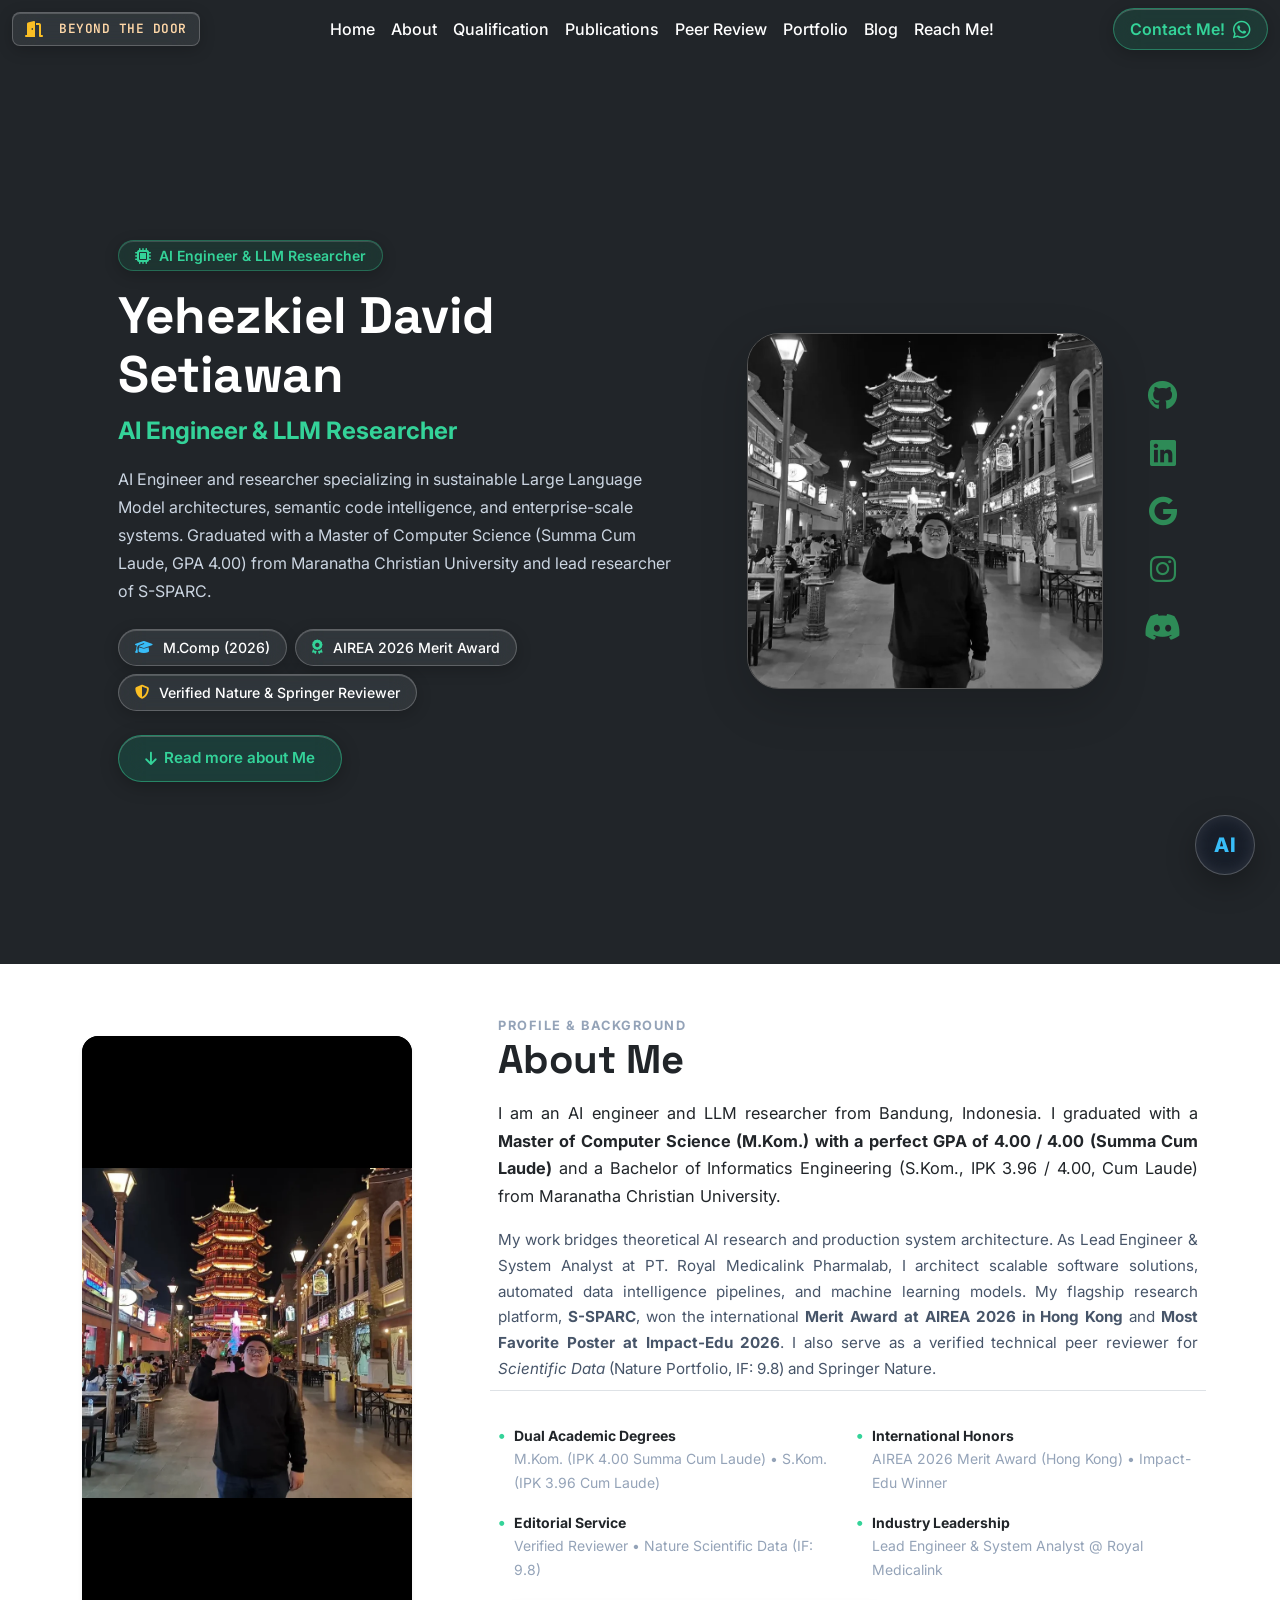
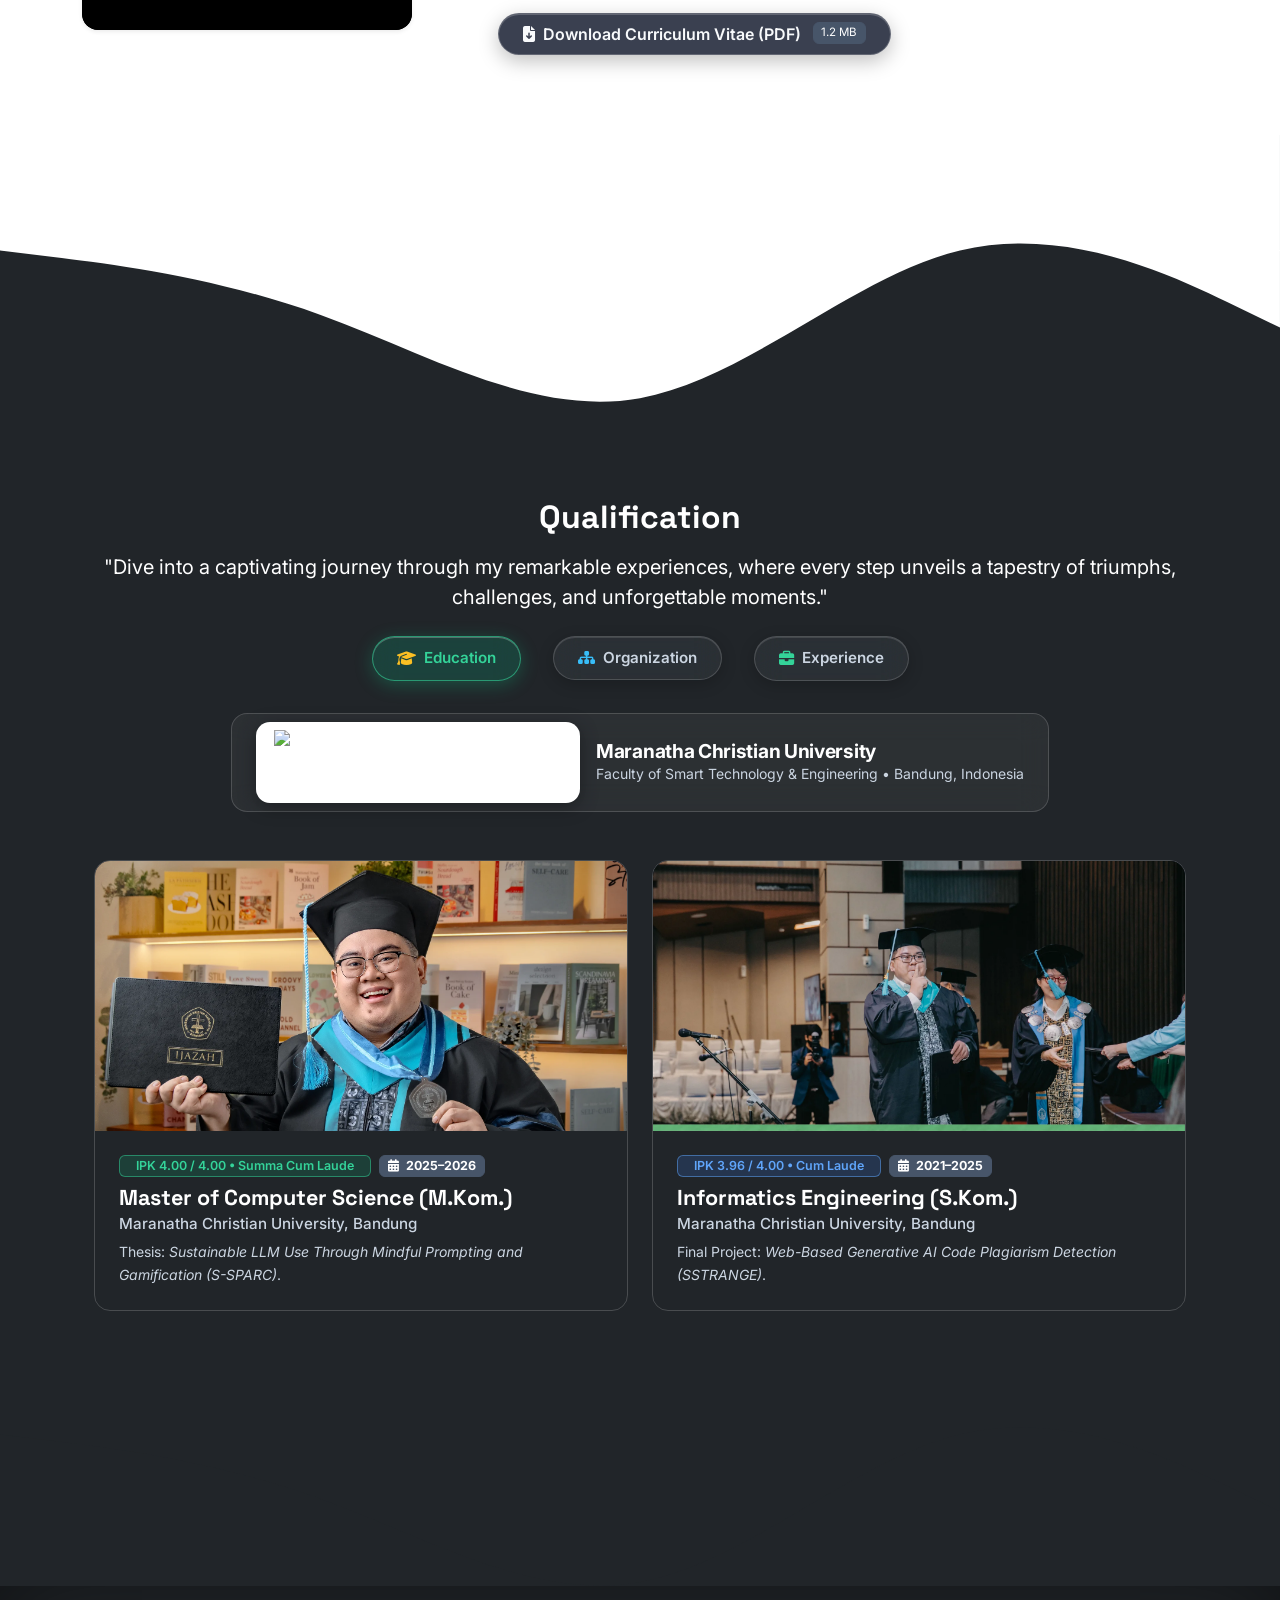
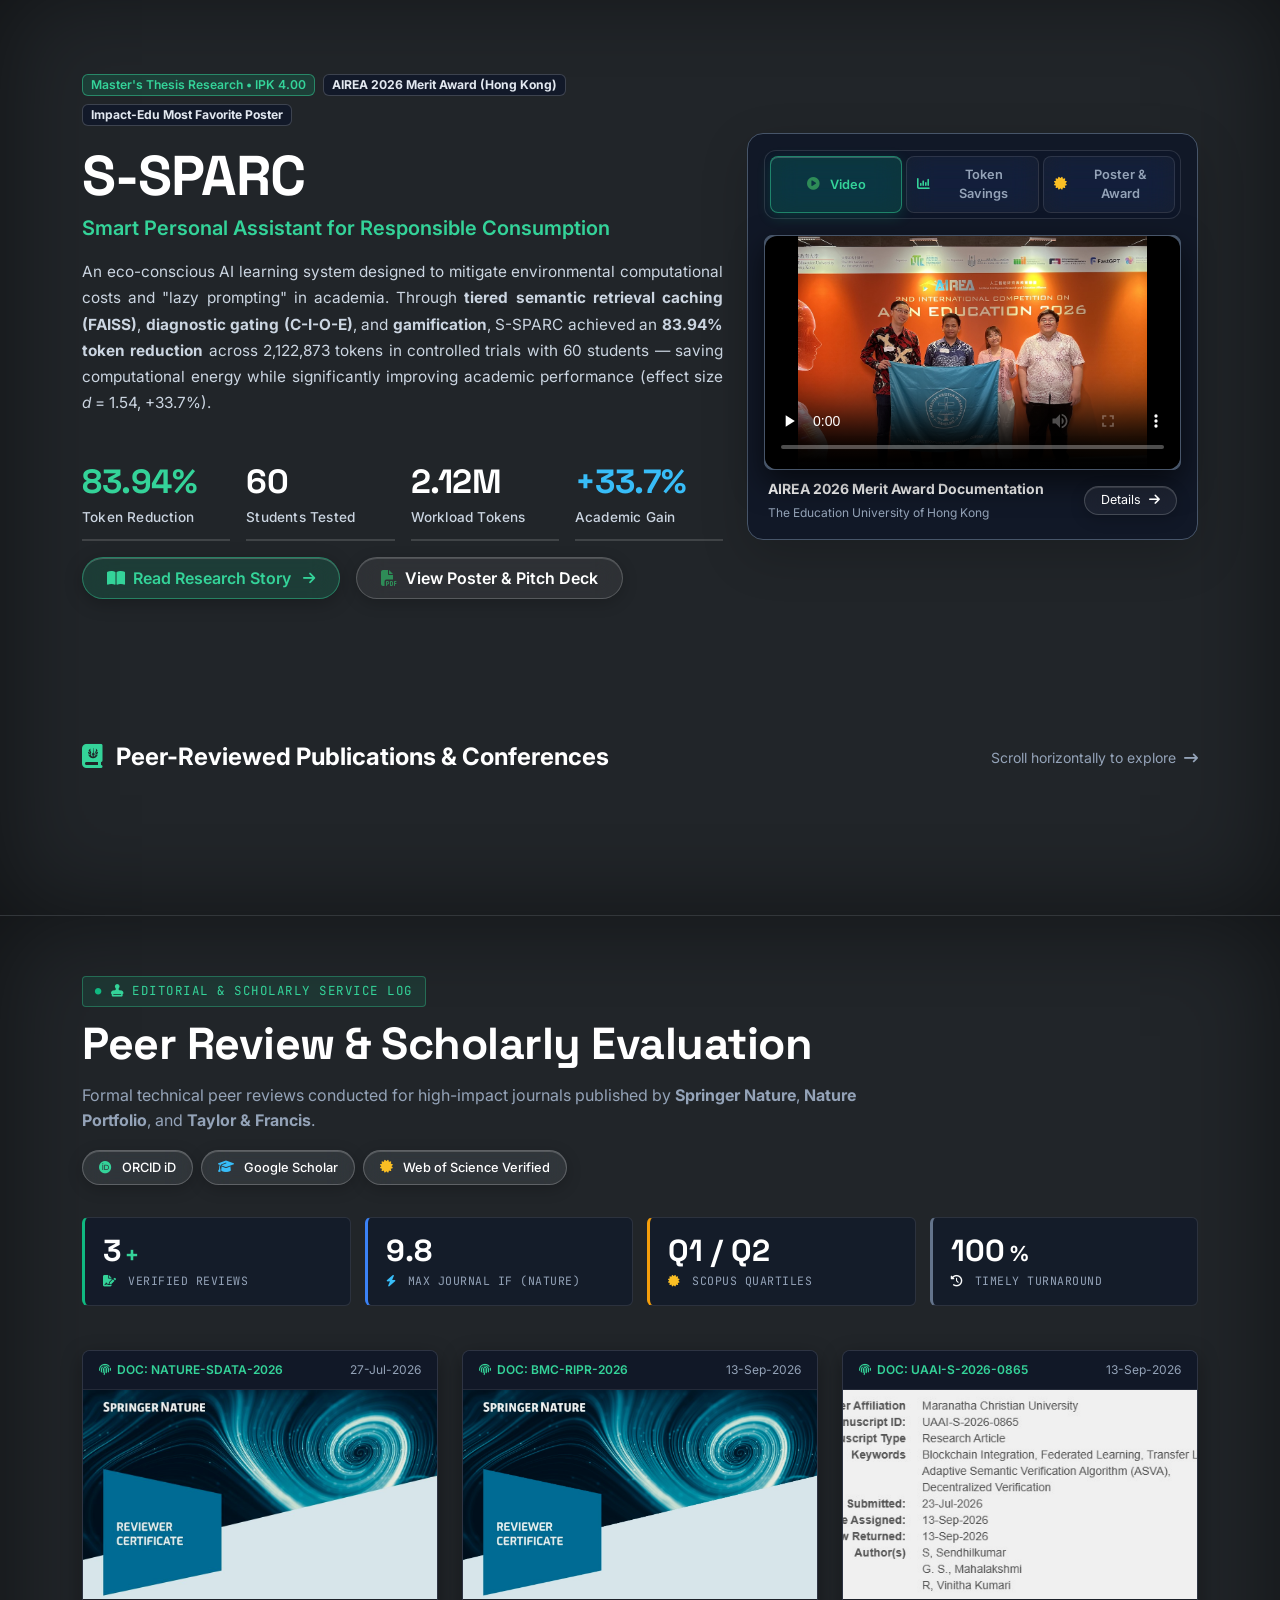
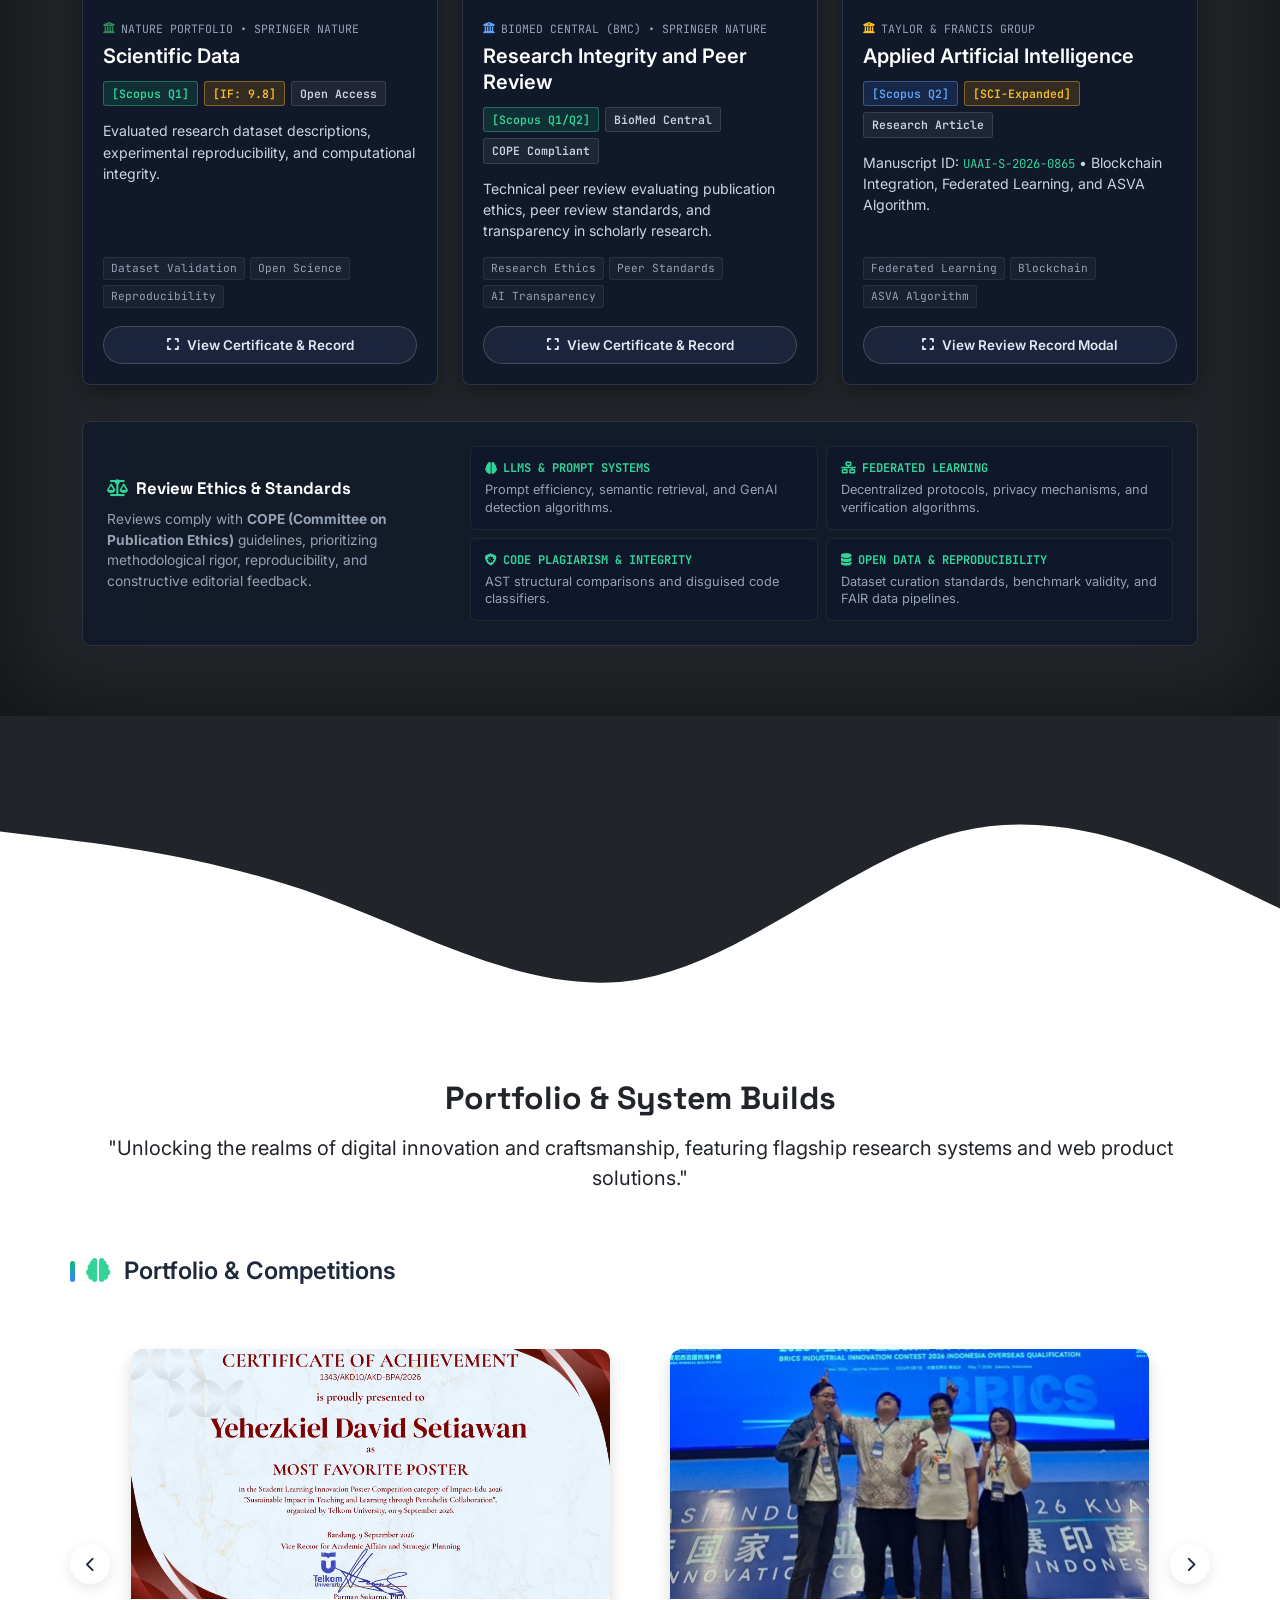
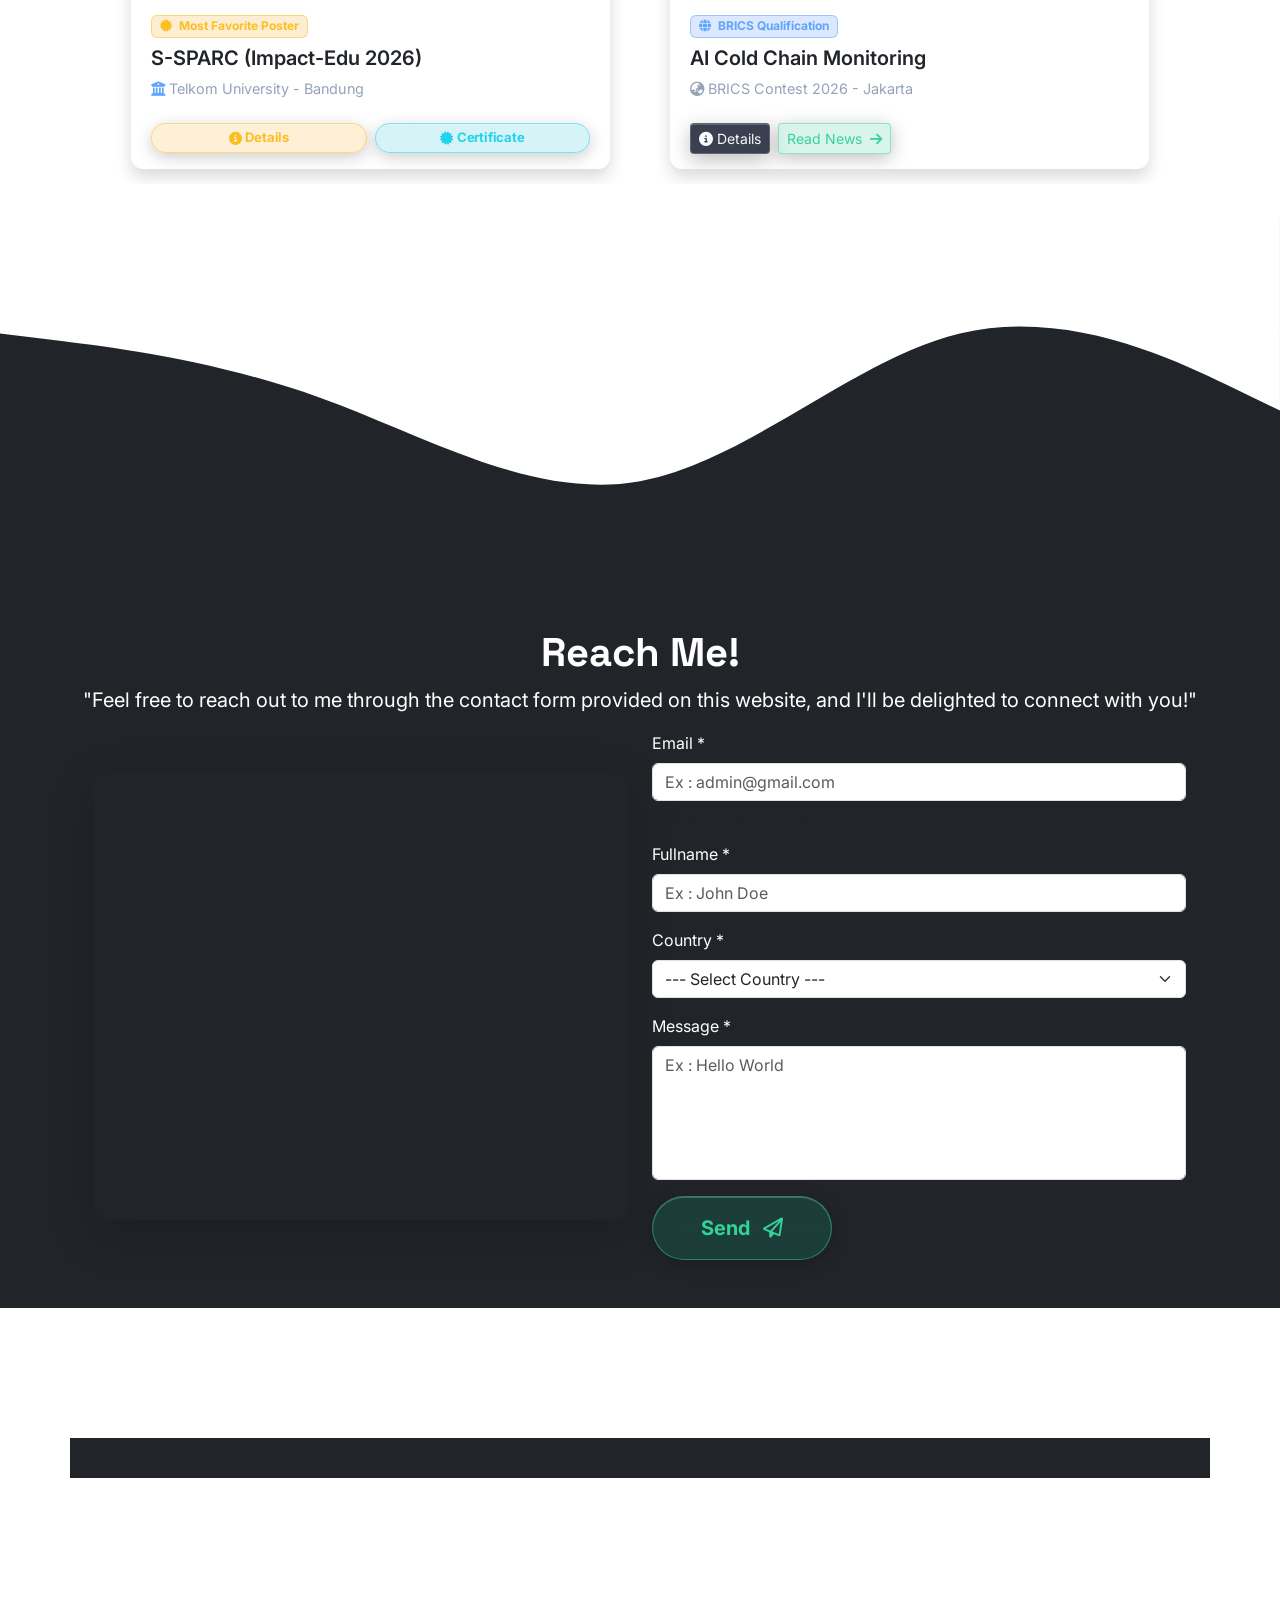
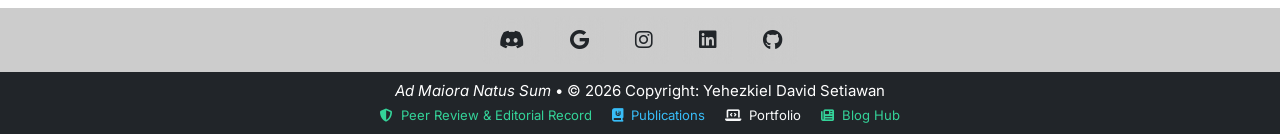
==== commit ac8ef029: "Revert: Restore Johanes Mario Pranata across all S-SPARC records and knowledge files" ====
--- a/index.html
+++ b/index.html
@@ -262,11 +262,7 @@
         "name": "S-SPARC: Ethical & Eco-Conscious AI Learning System",
         "author": [
           { "@id": "https://yehezkiel.netlify.app/#person" },
-          { "@type": "Person", "name": "Oscar Karnalim" },
-          { "@type": "Person", "name": "MAS RUSDI BARBER" }
-        ],
-        "contributor": [
-          { "@type": "Person", "name": "MAS RUSDI BARBER" }
+          { "@type": "Person", "name": "Oscar Karnalim" }
         ],
         "publisher": { "@type": "Organization", "name": "MDPI Switzerland (IOCES 2026)" },
         "url": "https://sciforum.net/event/IOCES2026?subscribe&section=#session4095"
@@ -2648,7 +2644,7 @@
               <ul>
                 <li><strong>Yehezkiel David Setiawan</strong> (Team Leader - Master of Computer Science & B.S. in
                   Informatics Engineering Alumnus)</li>
-                <li><strong>MAS RUSDI BARBER</strong> (B.S. in Informatics Engineering)</li>
+                <li><strong>Johanes Mario Pranata</strong> (B.S. in Informatics Engineering)</li>
                 <li><strong>Archangela Sheilla Haryanto</strong> (B.S. in Informatics Engineering)</li>
                 <li><strong>Advisor:</strong> Oscar Karnalim, S.T., M.T., Ph.D., SMIEEE (Vice Rector I of Maranatha
                   Christian University)</li>
